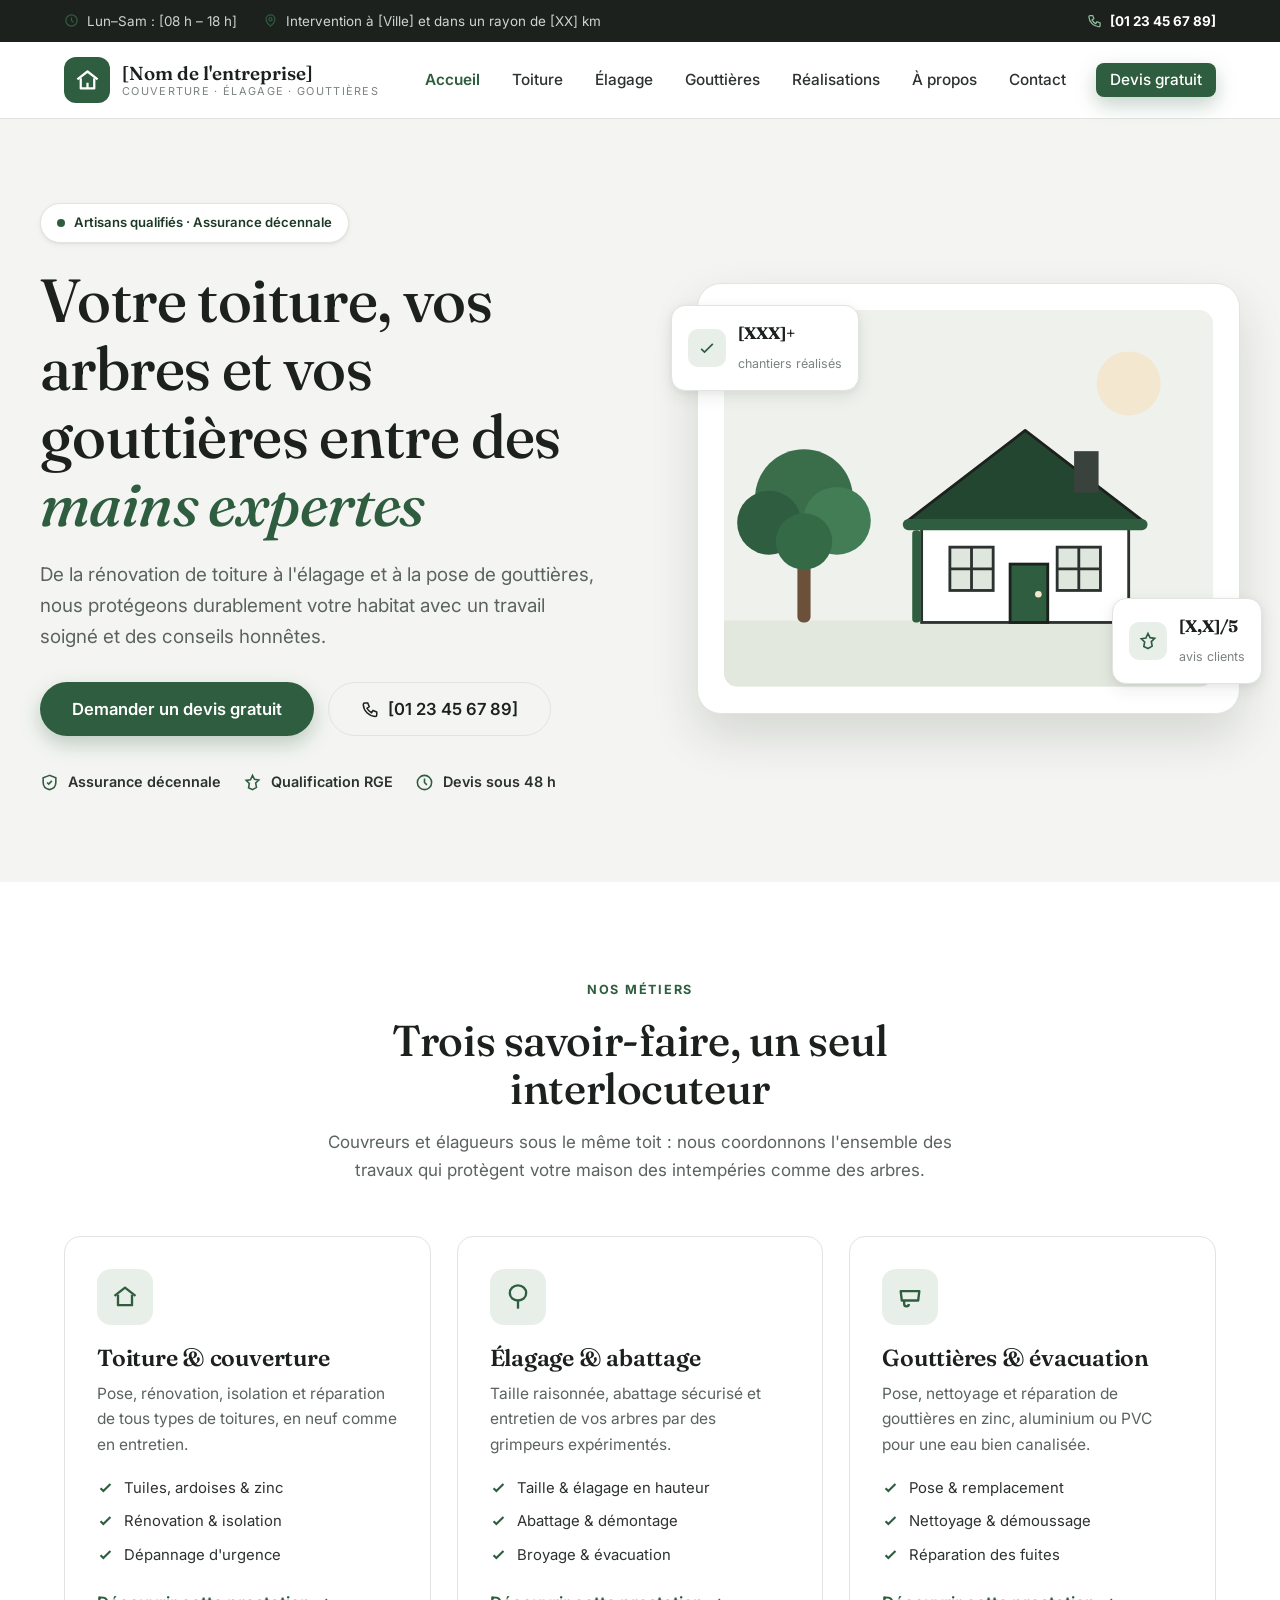
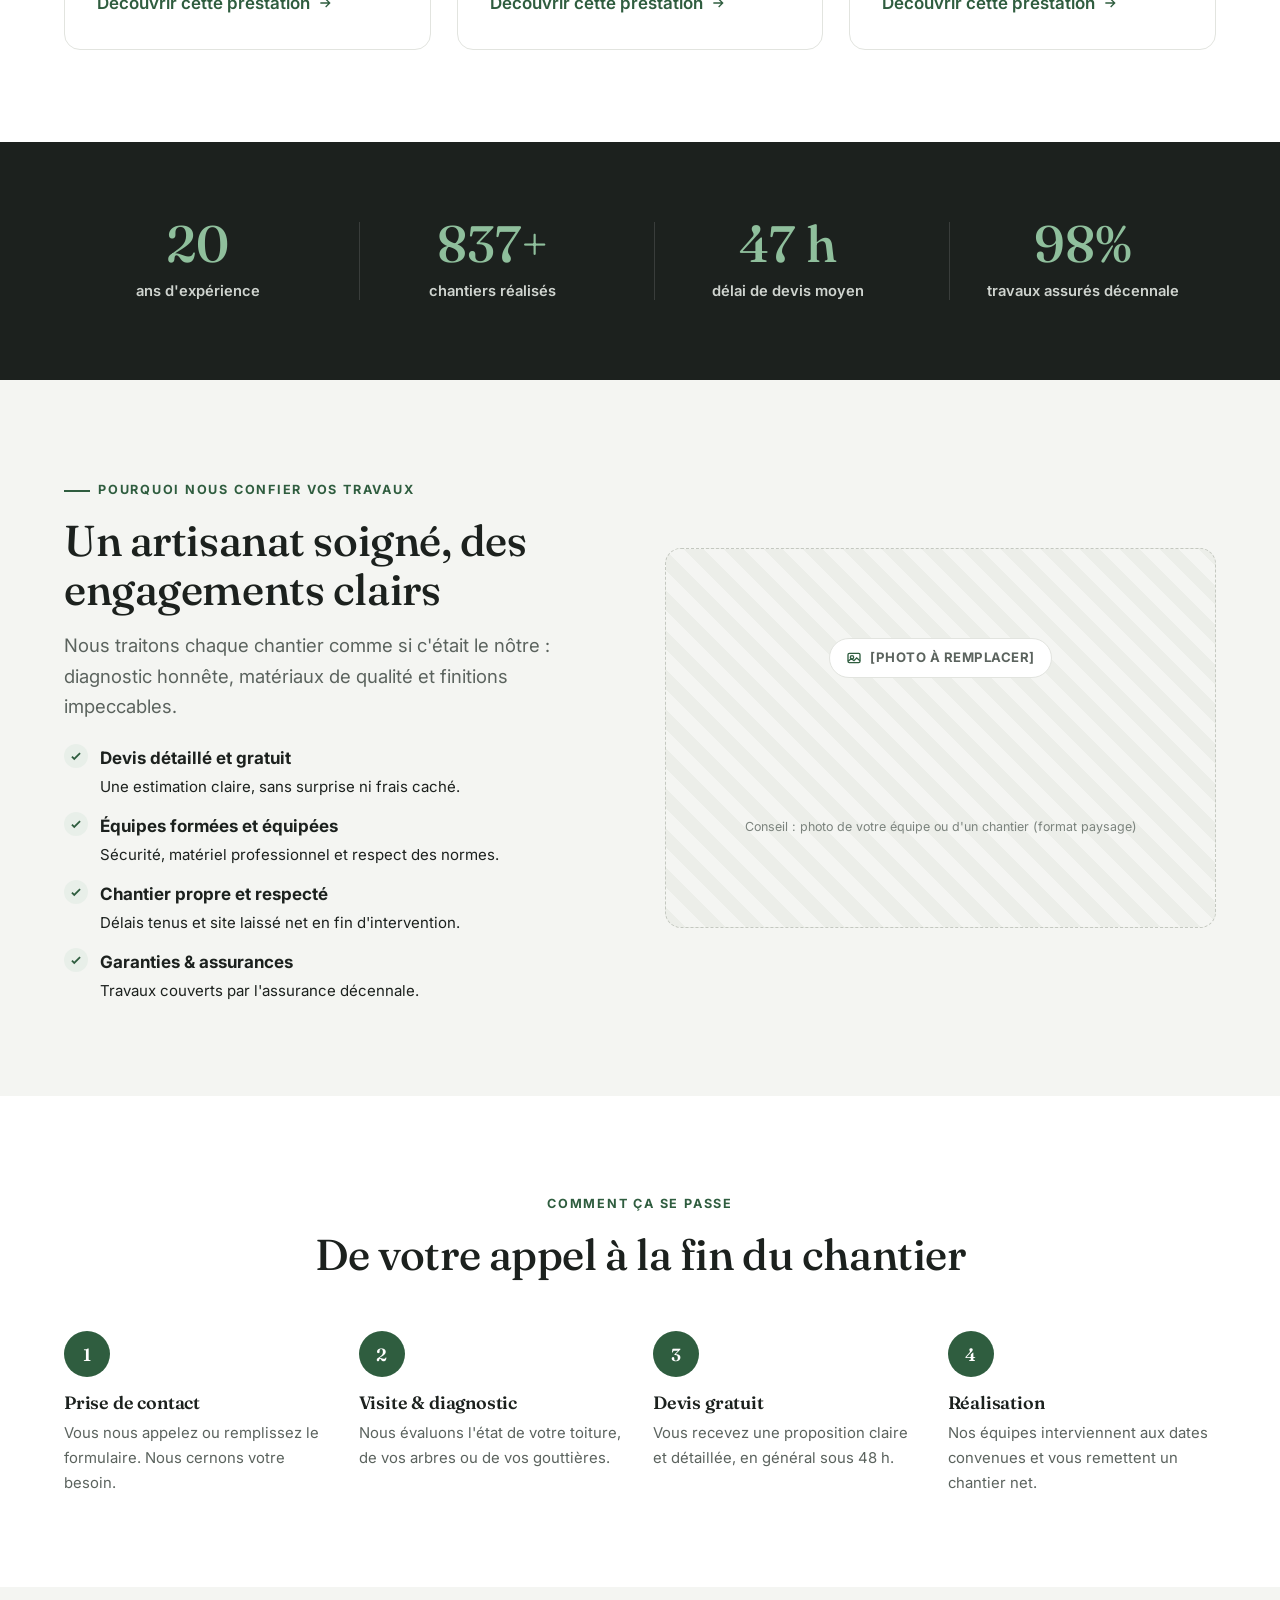
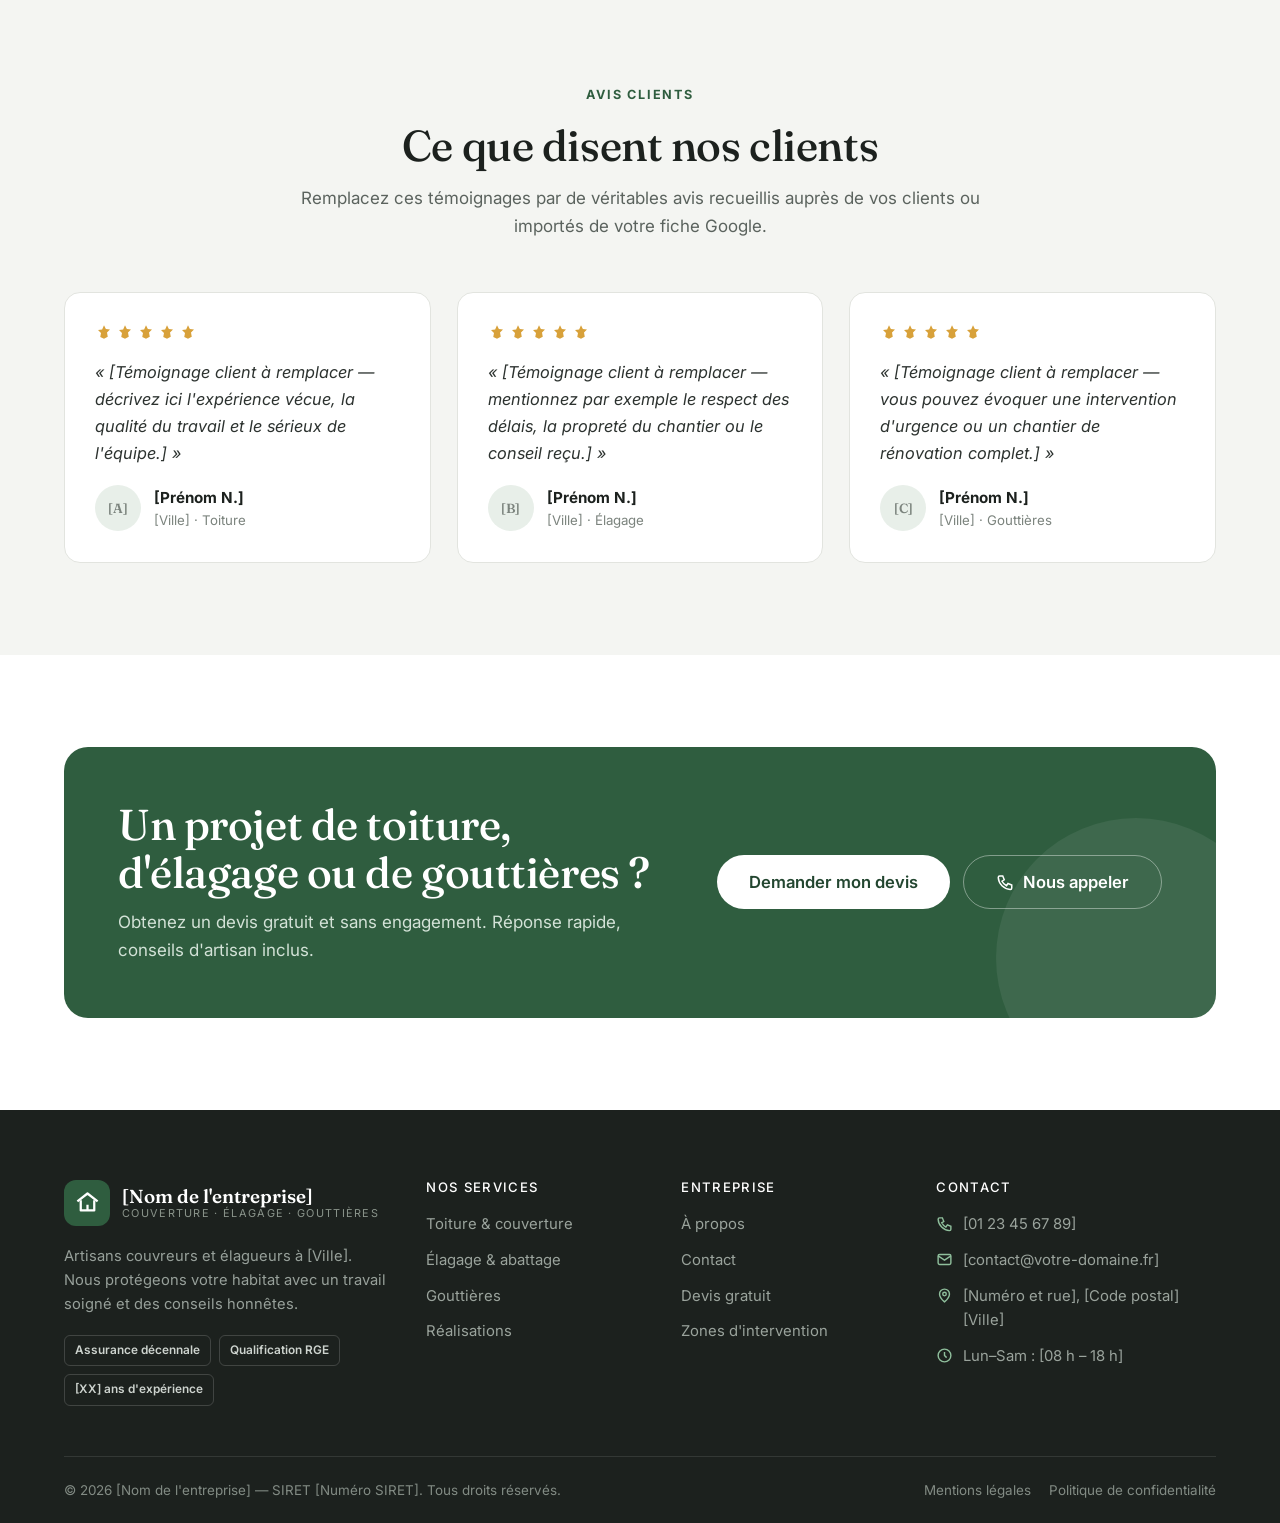
==== index.html @ 5c866be3 "Création du site vitrine multi-pages Couverture · Élagage · Gouttières Site statique 7 pages (accuei" ====
<!DOCTYPE html>
<html lang="fr">
<head>
<meta charset="UTF-8">
<meta name="viewport" content="width=device-width, initial-scale=1">
<title>[Nom de l'entreprise] — Couverture, Élagage & Gouttières | [Ville]</title>
<meta name="description" content="Entreprise de couverture, d'élagage et de pose de gouttières à [Ville]. Artisans qualifiés RGE, assurance décennale, devis gratuit sous 48 h. Intervention rapide pour vos toitures, arbres et évacuations d'eau.">
<meta name="robots" content="index, follow">
<link rel="canonical" href="https://www.[votre-domaine].fr/">
<meta property="og:type" content="website">
<meta property="og:title" content="[Nom de l'entreprise] — Couverture, Élagage & Gouttières">
<meta property="og:description" content="Artisans couvreurs et élagueurs qualifiés. Devis gratuit, assurance décennale, intervention rapide à [Ville] et alentours.">
<meta property="og:locale" content="fr_FR">
<meta property="og:url" content="https://www.[votre-domaine].fr/">
<meta name="theme-color" content="#2f5d3f">
<link rel="icon" href="favicon.svg" type="image/svg+xml">
<link rel="preconnect" href="https://fonts.googleapis.com">
<link rel="preconnect" href="https://fonts.gstatic.com" crossorigin>
<link href="https://fonts.googleapis.com/css2?family=Fraunces:ital,opsz,wght@0,9..144,400;0,9..144,500;0,9..144,600;1,9..144,500&family=Inter:wght@400;500;600;700&display=swap" rel="stylesheet">
<link rel="stylesheet" href="assets/css/styles.css">
<script type="application/ld+json">
{
  "@context": "https://schema.org",
  "@type": "RoofingContractor",
  "name": "[Nom de l'entreprise]",
  "image": "https://www.[votre-domaine].fr/favicon.svg",
  "url": "https://www.[votre-domaine].fr/",
  "telephone": "[01 23 45 67 89]",
  "email": "[contact@votre-domaine.fr]",
  "priceRange": "€€",
  "description": "Entreprise de couverture, d'élagage et de pose de gouttières. Artisans qualifiés RGE, assurance décennale.",
  "address": {
    "@type": "PostalAddress",
    "streetAddress": "[Numéro et rue]",
    "addressLocality": "[Ville]",
    "postalCode": "[Code postal]",
    "addressCountry": "FR"
  },
  "geo": { "@type": "GeoCoordinates", "latitude": "[Latitude]", "longitude": "[Longitude]" },
  "openingHoursSpecification": [{
    "@type": "OpeningHoursSpecification",
    "dayOfWeek": ["Monday","Tuesday","Wednesday","Thursday","Friday","Saturday"],
    "opens": "[08:00]", "closes": "[18:00]"
  }],
  "areaServed": ["[Ville 1]","[Ville 2]","[Ville 3]","[Département]"],
  "makesOffer": [
    { "@type": "Offer", "itemOffered": { "@type": "Service", "name": "Couverture et rénovation de toiture" } },
    { "@type": "Offer", "itemOffered": { "@type": "Service", "name": "Élagage et abattage d'arbres" } },
    { "@type": "Offer", "itemOffered": { "@type": "Service", "name": "Pose et entretien de gouttières" } }
  ]
}
</script>
</head>
<body>

<!-- ===================== HEADER ===================== -->
<header class="site-header" id="top">
  <div class="topbar">
    <div class="wrap topbar-inner">
      <span class="topbar-item">
        <svg viewBox="0 0 24 24" fill="none" stroke="currentColor" stroke-width="2"><circle cx="12" cy="12" r="9"/><path d="M12 7v5l3 3"/></svg>
        Lun–Sam : [08 h – 18 h]
      </span>
      <span class="topbar-item">
        <svg viewBox="0 0 24 24" fill="none" stroke="currentColor" stroke-width="2"><path d="M12 21s-7-5.5-7-11a7 7 0 0 1 14 0c0 5.5-7 11-7 11Z"/><circle cx="12" cy="10" r="2.5"/></svg>
        Intervention à [Ville] et dans un rayon de [XX] km
      </span>
      <span class="topbar-spacer"></span>
      <a class="topbar-phone" href="tel:+33000000000">
        <svg viewBox="0 0 24 24" fill="none" stroke="currentColor" stroke-width="2"><path d="M5 4h4l2 5-3 2a14 14 0 0 0 6 6l2-3 5 2v4a2 2 0 0 1-2 2A17 17 0 0 1 3 6a2 2 0 0 1 2-2Z"/></svg>
        [01 23 45 67 89]
      </a>
    </div>
  </div>
  <div class="navbar">
    <div class="wrap navbar-inner">
      <a class="brand" href="index.html" aria-label="Accueil — [Nom de l'entreprise]">
        <span class="brand-mark">
          <svg viewBox="0 0 24 24" fill="none" stroke="currentColor" stroke-width="2" stroke-linejoin="round"><path d="M3 11 12 4l9 7"/><path d="M6 10v9h12v-9"/><path d="M12 19v-5"/></svg>
        </span>
        <span class="brand-text">
          <strong>[Nom de l'entreprise]</strong>
          <small>Couverture · Élagage · Gouttières</small>
        </span>
      </a>
      <nav class="main-nav" id="main-nav" aria-label="Navigation principale">
        <a href="index.html" class="is-active" aria-current="page">Accueil</a>
        <a href="toiture.html">Toiture</a>
        <a href="elagage.html">Élagage</a>
        <a href="gouttieres.html">Gouttières</a>
        <a href="realisations.html">Réalisations</a>
        <a href="a-propos.html">À propos</a>
        <a href="contact.html">Contact</a>
        <a href="contact.html#devis" class="btn btn-accent nav-cta">Devis gratuit</a>
      </nav>
      <a class="nav-phone-mobile" href="tel:+33000000000" aria-label="Appeler [Nom de l'entreprise]">
        <svg viewBox="0 0 24 24" fill="none" stroke="currentColor" stroke-width="2"><path d="M5 4h4l2 5-3 2a14 14 0 0 0 6 6l2-3 5 2v4a2 2 0 0 1-2 2A17 17 0 0 1 3 6a2 2 0 0 1 2-2Z"/></svg>
      </a>
      <button class="hamburger" id="hamburger" aria-label="Ouvrir le menu" aria-expanded="false" aria-controls="main-nav">
        <span></span><span></span><span></span>
      </button>
    </div>
  </div>
</header>

<main>

<!-- ===================== HERO ===================== -->
<section class="hero">
  <div class="wrap hero-grid">
    <div class="hero-copy reveal">
      <span class="hero-badge"><span class="dot"></span> Artisans qualifiés · Assurance décennale</span>
      <h1>Votre toiture, vos arbres et vos gouttières entre des <em>mains expertes</em></h1>
      <p class="hero-lead">De la rénovation de toiture à l'élagage et à la pose de gouttières, nous protégeons durablement votre habitat avec un travail soigné et des conseils honnêtes.</p>
      <div class="hero-actions">
        <a href="contact.html#devis" class="btn btn-accent btn-lg">Demander un devis gratuit</a>
        <a href="tel:+33000000000" class="btn btn-ghost btn-lg">
          <svg viewBox="0 0 24 24" fill="none" stroke="currentColor" stroke-width="2"><path d="M5 4h4l2 5-3 2a14 14 0 0 0 6 6l2-3 5 2v4a2 2 0 0 1-2 2A17 17 0 0 1 3 6a2 2 0 0 1 2-2Z"/></svg>
          [01 23 45 67 89]
        </a>
      </div>
      <ul class="hero-trust">
        <li><svg viewBox="0 0 24 24" fill="none" stroke="currentColor" stroke-width="2"><path d="M12 3 4 6v6c0 5 3.5 8 8 9 4.5-1 8-4 8-9V6Z"/><path d="m9 12 2 2 4-4"/></svg> Assurance décennale</li>
        <li><svg viewBox="0 0 24 24" fill="none" stroke="currentColor" stroke-width="2"><path d="m12 3 2.5 5 5.5.8-4 3.9 1 5.5L12 21l-5-2.3 1-5.5-4-3.9 5.5-.8Z"/></svg> Qualification RGE</li>
        <li><svg viewBox="0 0 24 24" fill="none" stroke="currentColor" stroke-width="2"><circle cx="12" cy="12" r="9"/><path d="M12 7v5l3 3"/></svg> Devis sous 48 h</li>
      </ul>
    </div>
    <div class="hero-visual reveal reveal-d1">
      <div class="scene">
        <svg viewBox="0 0 520 400" role="img" aria-label="Illustration d'une maison avec toiture, gouttière et arbre">
          <rect x="0" y="0" width="520" height="400" rx="14" fill="#eef1ec"/>
          <circle cx="430" cy="78" r="34" fill="#f3e7cf"/>
          <path d="M0 330h520v70H0z" fill="#e3e8df"/>
          <!-- arbre -->
          <rect x="78" y="232" width="14" height="100" rx="6" fill="#6b513a"/>
          <circle cx="85" cy="200" r="52" fill="#3a6e4b"/>
          <circle cx="48" cy="226" r="34" fill="#2f5d3f"/>
          <circle cx="120" cy="224" r="36" fill="#437d56"/>
          <circle cx="85" cy="246" r="30" fill="#356a47"/>
          <!-- maison -->
          <rect x="210" y="220" width="220" height="112" fill="#ffffff" stroke="#2c322f" stroke-width="3"/>
          <path d="M195 224 320 128l125 96Z" fill="#234630"/>
          <path d="M195 224 320 128l125 96" fill="none" stroke="#1c211e" stroke-width="3" stroke-linejoin="round"/>
          <!-- gouttière -->
          <rect x="190" y="222" width="260" height="12" rx="6" fill="#2f5d3f"/>
          <rect x="200" y="234" width="9" height="98" rx="4" fill="#2f5d3f"/>
          <!-- cheminée -->
          <rect x="372" y="150" width="26" height="44" fill="#3a423d"/>
          <!-- fenêtres / porte -->
          <rect x="240" y="252" width="46" height="46" fill="#dfe6dd" stroke="#2c322f" stroke-width="3"/>
          <path d="M263 252v46M240 275h46" stroke="#2c322f" stroke-width="3"/>
          <rect x="354" y="252" width="46" height="46" fill="#dfe6dd" stroke="#2c322f" stroke-width="3"/>
          <path d="M377 252v46M354 275h46" stroke="#2c322f" stroke-width="3"/>
          <rect x="304" y="270" width="40" height="62" fill="#2f5d3f" stroke="#1c211e" stroke-width="3"/>
          <circle cx="334" cy="302" r="3.5" fill="#f3e7cf"/>
        </svg>
      </div>
      <div class="hero-float hero-float--tl">
        <span class="ico"><svg viewBox="0 0 24 24" fill="none" stroke="currentColor" stroke-width="2"><path d="m5 13 4 4L19 7"/></svg></span>
        <div><strong>[XXX]+</strong><span>chantiers réalisés</span></div>
      </div>
      <div class="hero-float hero-float--br">
        <span class="ico"><svg viewBox="0 0 24 24" fill="none" stroke="currentColor" stroke-width="2"><path d="m12 3 2.5 5 5.5.8-4 3.9 1 5.5L12 21l-5-2.3 1-5.5-4-3.9 5.5-.8Z"/></svg></span>
        <div><strong>[X,X]/5</strong><span>avis clients</span></div>
      </div>
    </div>
  </div>
</section>

<!-- ===================== SERVICES ===================== -->
<section class="section" id="services">
  <div class="wrap">
    <div class="section-head center reveal">
      <span class="eyebrow">Nos métiers</span>
      <h2>Trois savoir-faire, un seul interlocuteur</h2>
      <p>Couvreurs et élagueurs sous le même toit : nous coordonnons l'ensemble des travaux qui protègent votre maison des intempéries comme des arbres.</p>
    </div>
    <div class="grid grid-3">
      <article class="card svc-card reveal">
        <span class="svc-ico"><svg viewBox="0 0 24 24" fill="none" stroke="currentColor" stroke-width="2" stroke-linejoin="round"><path d="M3 11 12 4l9 7"/><path d="M6 10v9h12v-9"/></svg></span>
        <h3>Toiture &amp; couverture</h3>
        <p>Pose, rénovation, isolation et réparation de tous types de toitures, en neuf comme en entretien.</p>
        <ul class="svc-list">
          <li><svg viewBox="0 0 24 24" fill="none" stroke="currentColor" stroke-width="3"><path d="m5 13 4 4L19 7"/></svg> Tuiles, ardoises &amp; zinc</li>
          <li><svg viewBox="0 0 24 24" fill="none" stroke="currentColor" stroke-width="3"><path d="m5 13 4 4L19 7"/></svg> Rénovation &amp; isolation</li>
          <li><svg viewBox="0 0 24 24" fill="none" stroke="currentColor" stroke-width="3"><path d="m5 13 4 4L19 7"/></svg> Dépannage d'urgence</li>
        </ul>
        <a href="toiture.html" class="text-link">Découvrir cette prestation
          <svg viewBox="0 0 24 24" fill="none" stroke="currentColor" stroke-width="2"><path d="M5 12h14M13 6l6 6-6 6"/></svg></a>
      </article>
      <article class="card svc-card reveal reveal-d1">
        <span class="svc-ico"><svg viewBox="0 0 24 24" fill="none" stroke="currentColor" stroke-width="2" stroke-linejoin="round"><path d="M12 22v-7"/><path d="M12 15c-4 0-7-2.7-7-6.5C5 5 8 2 12 2s7 3 7 6.5C19 12.3 16 15 12 15Z"/></svg></span>
        <h3>Élagage &amp; abattage</h3>
        <p>Taille raisonnée, abattage sécurisé et entretien de vos arbres par des grimpeurs expérimentés.</p>
        <ul class="svc-list">
          <li><svg viewBox="0 0 24 24" fill="none" stroke="currentColor" stroke-width="3"><path d="m5 13 4 4L19 7"/></svg> Taille &amp; élagage en hauteur</li>
          <li><svg viewBox="0 0 24 24" fill="none" stroke="currentColor" stroke-width="3"><path d="m5 13 4 4L19 7"/></svg> Abattage &amp; démontage</li>
          <li><svg viewBox="0 0 24 24" fill="none" stroke="currentColor" stroke-width="3"><path d="m5 13 4 4L19 7"/></svg> Broyage &amp; évacuation</li>
        </ul>
        <a href="elagage.html" class="text-link">Découvrir cette prestation
          <svg viewBox="0 0 24 24" fill="none" stroke="currentColor" stroke-width="2"><path d="M5 12h14M13 6l6 6-6 6"/></svg></a>
      </article>
      <article class="card svc-card reveal reveal-d2">
        <span class="svc-ico"><svg viewBox="0 0 24 24" fill="none" stroke="currentColor" stroke-width="2" stroke-linejoin="round"><path d="M4 7h16l-1 8H5Z"/><path d="M7 15v3a2 2 0 0 0 4 0"/></svg></span>
        <h3>Gouttières &amp; évacuation</h3>
        <p>Pose, nettoyage et réparation de gouttières en zinc, aluminium ou PVC pour une eau bien canalisée.</p>
        <ul class="svc-list">
          <li><svg viewBox="0 0 24 24" fill="none" stroke="currentColor" stroke-width="3"><path d="m5 13 4 4L19 7"/></svg> Pose &amp; remplacement</li>
          <li><svg viewBox="0 0 24 24" fill="none" stroke="currentColor" stroke-width="3"><path d="m5 13 4 4L19 7"/></svg> Nettoyage &amp; démoussage</li>
          <li><svg viewBox="0 0 24 24" fill="none" stroke="currentColor" stroke-width="3"><path d="m5 13 4 4L19 7"/></svg> Réparation des fuites</li>
        </ul>
        <a href="gouttieres.html" class="text-link">Découvrir cette prestation
          <svg viewBox="0 0 24 24" fill="none" stroke="currentColor" stroke-width="2"><path d="M5 12h14M13 6l6 6-6 6"/></svg></a>
      </article>
    </div>
  </div>
</section>

<!-- ===================== STATS ===================== -->
<section class="section section--ink section--tight">
  <div class="wrap">
    <div class="stats">
      <div class="stat reveal">
        <div class="stat-num" data-target="20" data-suffix="">[XX]</div>
        <div class="stat-label">ans d'expérience</div>
      </div>
      <div class="stat reveal reveal-d1">
        <div class="stat-num" data-target="850" data-suffix="+">[XXX]+</div>
        <div class="stat-label">chantiers réalisés</div>
      </div>
      <div class="stat reveal reveal-d2">
        <div class="stat-num" data-target="48" data-suffix=" h">[XX] h</div>
        <div class="stat-label">délai de devis moyen</div>
      </div>
      <div class="stat reveal reveal-d3">
        <div class="stat-num" data-target="100" data-suffix="%">[XX]%</div>
        <div class="stat-label">travaux assurés décennale</div>
      </div>
    </div>
  </div>
</section>

<!-- ===================== POURQUOI NOUS ===================== -->
<section class="section section--mist">
  <div class="wrap media-row">
    <div class="media-text reveal">
      <span class="eyebrow">Pourquoi nous confier vos travaux</span>
      <h2>Un artisanat soigné, des engagements clairs</h2>
      <p class="lead">Nous traitons chaque chantier comme si c'était le nôtre : diagnostic honnête, matériaux de qualité et finitions impeccables.</p>
      <ul class="checklist">
        <li><span class="ck"><svg viewBox="0 0 24 24" fill="none" stroke="currentColor" stroke-width="3"><path d="m5 13 4 4L19 7"/></svg></span>
          <div><strong>Devis détaillé et gratuit</strong><span>Une estimation claire, sans surprise ni frais caché.</span></div></li>
        <li><span class="ck"><svg viewBox="0 0 24 24" fill="none" stroke="currentColor" stroke-width="3"><path d="m5 13 4 4L19 7"/></svg></span>
          <div><strong>Équipes formées et équipées</strong><span>Sécurité, matériel professionnel et respect des normes.</span></div></li>
        <li><span class="ck"><svg viewBox="0 0 24 24" fill="none" stroke="currentColor" stroke-width="3"><path d="m5 13 4 4L19 7"/></svg></span>
          <div><strong>Chantier propre et respecté</strong><span>Délais tenus et site laissé net en fin d'intervention.</span></div></li>
        <li><span class="ck"><svg viewBox="0 0 24 24" fill="none" stroke="currentColor" stroke-width="3"><path d="m5 13 4 4L19 7"/></svg></span>
          <div><strong>Garanties &amp; assurances</strong><span>Travaux couverts par l'assurance décennale.</span></div></li>
      </ul>
    </div>
    <div class="reveal reveal-d1">
      <div class="ph" style="min-height:380px">
        <span class="ph-tag">
          <svg viewBox="0 0 24 24" fill="none" stroke="currentColor" stroke-width="2"><rect x="3" y="5" width="18" height="14" rx="2"/><circle cx="9" cy="11" r="2.5"/><path d="m3 17 5-4 4 3 4-4 5 4"/></svg>
          [PHOTO À REMPLACER]
        </span>
        <small>Conseil : photo de votre équipe ou d'un chantier (format paysage)</small>
      </div>
    </div>
  </div>
</section>

<!-- ===================== PROCESS ===================== -->
<section class="section">
  <div class="wrap">
    <div class="section-head center reveal">
      <span class="eyebrow">Comment ça se passe</span>
      <h2>De votre appel à la fin du chantier</h2>
    </div>
    <div class="steps">
      <div class="step reveal">
        <div class="step-badge">1</div>
        <h3>Prise de contact</h3>
        <p>Vous nous appelez ou remplissez le formulaire. Nous cernons votre besoin.</p>
      </div>
      <div class="step reveal reveal-d1">
        <div class="step-badge">2</div>
        <h3>Visite &amp; diagnostic</h3>
        <p>Nous évaluons l'état de votre toiture, de vos arbres ou de vos gouttières.</p>
      </div>
      <div class="step reveal reveal-d2">
        <div class="step-badge">3</div>
        <h3>Devis gratuit</h3>
        <p>Vous recevez une proposition claire et détaillée, en général sous 48 h.</p>
      </div>
      <div class="step reveal reveal-d3">
        <div class="step-badge">4</div>
        <h3>Réalisation</h3>
        <p>Nos équipes interviennent aux dates convenues et vous remettent un chantier net.</p>
      </div>
    </div>
  </div>
</section>

<!-- ===================== TEMOIGNAGES ===================== -->
<section class="section section--mist">
  <div class="wrap">
    <div class="section-head center reveal">
      <span class="eyebrow">Avis clients</span>
      <h2>Ce que disent nos clients</h2>
      <p>Remplacez ces témoignages par de véritables avis recueillis auprès de vos clients ou importés de votre fiche Google.</p>
    </div>
    <div class="grid grid-3">
      <figure class="quote-card reveal">
        <div class="quote-stars" aria-label="5 étoiles sur 5">
          <svg viewBox="0 0 24 24" fill="currentColor"><path d="m12 3 2.5 5 5.5.8-4 3.9 1 5.5L12 21l-5-2.3 1-5.5-4-3.9 5.5-.8Z"/></svg>
          <svg viewBox="0 0 24 24" fill="currentColor"><path d="m12 3 2.5 5 5.5.8-4 3.9 1 5.5L12 21l-5-2.3 1-5.5-4-3.9 5.5-.8Z"/></svg>
          <svg viewBox="0 0 24 24" fill="currentColor"><path d="m12 3 2.5 5 5.5.8-4 3.9 1 5.5L12 21l-5-2.3 1-5.5-4-3.9 5.5-.8Z"/></svg>
          <svg viewBox="0 0 24 24" fill="currentColor"><path d="m12 3 2.5 5 5.5.8-4 3.9 1 5.5L12 21l-5-2.3 1-5.5-4-3.9 5.5-.8Z"/></svg>
          <svg viewBox="0 0 24 24" fill="currentColor"><path d="m12 3 2.5 5 5.5.8-4 3.9 1 5.5L12 21l-5-2.3 1-5.5-4-3.9 5.5-.8Z"/></svg>
        </div>
        <blockquote>« [Témoignage client à remplacer — décrivez ici l'expérience vécue, la qualité du travail et le sérieux de l'équipe.] »</blockquote>
        <figcaption class="quote-author">
          <span class="quote-avatar">[A]</span>
          <span><strong>[Prénom N.]</strong><span>[Ville] · Toiture</span></span>
        </figcaption>
      </figure>
      <figure class="quote-card reveal reveal-d1">
        <div class="quote-stars" aria-label="5 étoiles sur 5">
          <svg viewBox="0 0 24 24" fill="currentColor"><path d="m12 3 2.5 5 5.5.8-4 3.9 1 5.5L12 21l-5-2.3 1-5.5-4-3.9 5.5-.8Z"/></svg>
          <svg viewBox="0 0 24 24" fill="currentColor"><path d="m12 3 2.5 5 5.5.8-4 3.9 1 5.5L12 21l-5-2.3 1-5.5-4-3.9 5.5-.8Z"/></svg>
          <svg viewBox="0 0 24 24" fill="currentColor"><path d="m12 3 2.5 5 5.5.8-4 3.9 1 5.5L12 21l-5-2.3 1-5.5-4-3.9 5.5-.8Z"/></svg>
          <svg viewBox="0 0 24 24" fill="currentColor"><path d="m12 3 2.5 5 5.5.8-4 3.9 1 5.5L12 21l-5-2.3 1-5.5-4-3.9 5.5-.8Z"/></svg>
          <svg viewBox="0 0 24 24" fill="currentColor"><path d="m12 3 2.5 5 5.5.8-4 3.9 1 5.5L12 21l-5-2.3 1-5.5-4-3.9 5.5-.8Z"/></svg>
        </div>
        <blockquote>« [Témoignage client à remplacer — mentionnez par exemple le respect des délais, la propreté du chantier ou le conseil reçu.] »</blockquote>
        <figcaption class="quote-author">
          <span class="quote-avatar">[B]</span>
          <span><strong>[Prénom N.]</strong><span>[Ville] · Élagage</span></span>
        </figcaption>
      </figure>
      <figure class="quote-card reveal reveal-d2">
        <div class="quote-stars" aria-label="5 étoiles sur 5">
          <svg viewBox="0 0 24 24" fill="currentColor"><path d="m12 3 2.5 5 5.5.8-4 3.9 1 5.5L12 21l-5-2.3 1-5.5-4-3.9 5.5-.8Z"/></svg>
          <svg viewBox="0 0 24 24" fill="currentColor"><path d="m12 3 2.5 5 5.5.8-4 3.9 1 5.5L12 21l-5-2.3 1-5.5-4-3.9 5.5-.8Z"/></svg>
          <svg viewBox="0 0 24 24" fill="currentColor"><path d="m12 3 2.5 5 5.5.8-4 3.9 1 5.5L12 21l-5-2.3 1-5.5-4-3.9 5.5-.8Z"/></svg>
          <svg viewBox="0 0 24 24" fill="currentColor"><path d="m12 3 2.5 5 5.5.8-4 3.9 1 5.5L12 21l-5-2.3 1-5.5-4-3.9 5.5-.8Z"/></svg>
          <svg viewBox="0 0 24 24" fill="currentColor"><path d="m12 3 2.5 5 5.5.8-4 3.9 1 5.5L12 21l-5-2.3 1-5.5-4-3.9 5.5-.8Z"/></svg>
        </div>
        <blockquote>« [Témoignage client à remplacer — vous pouvez évoquer une intervention d'urgence ou un chantier de rénovation complet.] »</blockquote>
        <figcaption class="quote-author">
          <span class="quote-avatar">[C]</span>
          <span><strong>[Prénom N.]</strong><span>[Ville] · Gouttières</span></span>
        </figcaption>
      </figure>
    </div>
  </div>
</section>

<!-- ===================== CTA ===================== -->
<section class="section">
  <div class="wrap">
    <div class="cta-band reveal">
      <div class="cta-band-inner">
        <div>
          <h2>Un projet de toiture, d'élagage ou de gouttières ?</h2>
          <p>Obtenez un devis gratuit et sans engagement. Réponse rapide, conseils d'artisan inclus.</p>
        </div>
        <div class="cta-actions">
          <a href="contact.html#devis" class="btn btn-light btn-lg">Demander mon devis</a>
          <a href="tel:+33000000000" class="btn btn-outline-light btn-lg">
            <svg viewBox="0 0 24 24" fill="none" stroke="currentColor" stroke-width="2"><path d="M5 4h4l2 5-3 2a14 14 0 0 0 6 6l2-3 5 2v4a2 2 0 0 1-2 2A17 17 0 0 1 3 6a2 2 0 0 1 2-2Z"/></svg>
            Nous appeler
          </a>
        </div>
      </div>
    </div>
  </div>
</section>

</main>

<!-- ===================== FOOTER ===================== -->
<footer class="site-footer">
  <div class="wrap">
    <div class="footer-grid">
      <div class="footer-brand">
        <a class="brand" href="index.html">
          <span class="brand-mark">
            <svg viewBox="0 0 24 24" fill="none" stroke="currentColor" stroke-width="2" stroke-linejoin="round"><path d="M3 11 12 4l9 7"/><path d="M6 10v9h12v-9"/><path d="M12 19v-5"/></svg>
          </span>
          <span class="brand-text">
            <strong>[Nom de l'entreprise]</strong>
            <small>Couverture · Élagage · Gouttières</small>
          </span>
        </a>
        <p>Artisans couvreurs et élagueurs à [Ville]. Nous protégeons votre habitat avec un travail soigné et des conseils honnêtes.</p>
        <div class="footer-badges">
          <span>Assurance décennale</span>
          <span>Qualification RGE</span>
          <span>[XX] ans d'expérience</span>
        </div>
      </div>
      <div class="footer-col">
        <h4>Nos services</h4>
        <ul>
          <li><a href="toiture.html">Toiture &amp; couverture</a></li>
          <li><a href="elagage.html">Élagage &amp; abattage</a></li>
          <li><a href="gouttieres.html">Gouttières</a></li>
          <li><a href="realisations.html">Réalisations</a></li>
        </ul>
      </div>
      <div class="footer-col">
        <h4>Entreprise</h4>
        <ul>
          <li><a href="a-propos.html">À propos</a></li>
          <li><a href="contact.html">Contact</a></li>
          <li><a href="contact.html#devis">Devis gratuit</a></li>
          <li><a href="contact.html#zones">Zones d'intervention</a></li>
        </ul>
      </div>
      <div class="footer-col">
        <h4>Contact</h4>
        <ul class="footer-contact">
          <li><svg viewBox="0 0 24 24" fill="none" stroke="currentColor" stroke-width="2"><path d="M5 4h4l2 5-3 2a14 14 0 0 0 6 6l2-3 5 2v4a2 2 0 0 1-2 2A17 17 0 0 1 3 6a2 2 0 0 1 2-2Z"/></svg> <a href="tel:+33000000000">[01 23 45 67 89]</a></li>
          <li><svg viewBox="0 0 24 24" fill="none" stroke="currentColor" stroke-width="2"><rect x="3" y="5" width="18" height="14" rx="2"/><path d="m3 7 9 6 9-6"/></svg> <a href="mailto:[contact@votre-domaine.fr]">[contact@votre-domaine.fr]</a></li>
          <li><svg viewBox="0 0 24 24" fill="none" stroke="currentColor" stroke-width="2"><path d="M12 21s-7-5.5-7-11a7 7 0 0 1 14 0c0 5.5-7 11-7 11Z"/><circle cx="12" cy="10" r="2.5"/></svg> [Numéro et rue], [Code postal] [Ville]</li>
          <li><svg viewBox="0 0 24 24" fill="none" stroke="currentColor" stroke-width="2"><circle cx="12" cy="12" r="9"/><path d="M12 7v5l3 3"/></svg> Lun–Sam : [08 h – 18 h]</li>
        </ul>
      </div>
    </div>
    <div class="footer-bottom">
      <span>© <span id="year">2026</span> [Nom de l'entreprise] — SIRET [Numéro SIRET]. Tous droits réservés.</span>
      <span class="legal-links">
        <a href="contact.html">Mentions légales</a>
        <a href="contact.html">Politique de confidentialité</a>
      </span>
    </div>
  </div>
</footer>

<!-- ===================== MOBILE STICKY CTA ===================== -->
<div class="mobile-bar">
  <a href="tel:+33000000000" class="btn btn-ghost">
    <svg viewBox="0 0 24 24" fill="none" stroke="currentColor" stroke-width="2"><path d="M5 4h4l2 5-3 2a14 14 0 0 0 6 6l2-3 5 2v4a2 2 0 0 1-2 2A17 17 0 0 1 3 6a2 2 0 0 1 2-2Z"/></svg>
    Appeler
  </a>
  <a href="contact.html#devis" class="btn btn-accent">Devis gratuit</a>
</div>

<script src="assets/js/main.js"></script>
</body>
</html>
---- assets/css/styles.css ----
/* =========================================================
   [Nom de l'entreprise] — Couverture · Élagage · Gouttières
   Système de design
   ========================================================= */

:root {
  --ink:        #1c211e;
  --anthracite: #2c322f;
  --slate:      #5b635e;
  --muted:      #7b837d;
  --paper:      #ffffff;
  --mist:       #f4f5f2;
  --mist-2:     #eceee9;
  --line:       #e2e4df;

  --accent:      #2f5d3f;
  --accent-dark: #234630;
  --accent-soft: #e8efe9;
  --accent-ink:  #1d3a28;
  --clay:        #b9603b;

  --shadow-sm: 0 1px 2px rgba(28,33,30,.06), 0 2px 6px rgba(28,33,30,.05);
  --shadow-md: 0 6px 18px rgba(28,33,30,.08), 0 2px 6px rgba(28,33,30,.05);
  --shadow-lg: 0 22px 48px rgba(28,33,30,.14);

  --radius:    16px;
  --radius-sm: 10px;
  --wrap:      1200px;

  --serif: "Fraunces", "Iowan Old Style", Georgia, "Times New Roman", serif;
  --sans:  "Inter", -apple-system, BlinkMacSystemFont, "Segoe UI", Roboto, Helvetica, Arial, sans-serif;
}

/* ---------- Reset ---------- */
*, *::before, *::after { box-sizing: border-box; }
* { margin: 0; }
html { scroll-behavior: smooth; -webkit-text-size-adjust: 100%; }
body {
  font-family: var(--sans);
  color: var(--ink);
  background: var(--paper);
  line-height: 1.65;
  font-size: 17px;
  -webkit-font-smoothing: antialiased;
  text-rendering: optimizeLegibility;
}
img, svg { display: block; max-width: 100%; }
a { color: inherit; text-decoration: none; }
ul { list-style: none; padding: 0; }
button { font: inherit; cursor: pointer; border: 0; background: none; }
:focus-visible { outline: 3px solid var(--accent); outline-offset: 2px; border-radius: 4px; }

/* ---------- Typography ---------- */
h1, h2, h3, h4 { font-family: var(--serif); font-weight: 500; line-height: 1.12; color: var(--ink); letter-spacing: -.01em; }
h1 { font-size: clamp(2.4rem, 5.2vw, 3.8rem); }
h2 { font-size: clamp(1.9rem, 3.6vw, 2.7rem); }
h3 { font-size: clamp(1.2rem, 1.9vw, 1.45rem); font-weight: 600; }
p  { color: var(--slate); }
.lead { font-size: 1.16rem; color: var(--slate); }

/* ---------- Layout ---------- */
.wrap { max-width: var(--wrap); margin: 0 auto; padding: 0 24px; }
.section { padding: 92px 0; }
.section--tight { padding: 64px 0; }
.section--mist { background: var(--mist); }
.section--ink  { background: var(--ink); color: #e7eae6; }
.section--ink h2, .section--ink h3 { color: #fff; }
.section--ink p { color: #b2bab2; }

.section-head { max-width: 680px; margin-bottom: 52px; }
.section-head.center { margin-left: auto; margin-right: auto; text-align: center; }
.eyebrow {
  display: inline-flex; align-items: center; gap: 8px;
  font-family: var(--sans); font-size: .79rem; font-weight: 700;
  letter-spacing: .14em; text-transform: uppercase; color: var(--accent);
  margin-bottom: 16px;
}
.eyebrow::before { content: ""; width: 26px; height: 2px; background: var(--accent); display: inline-block; }
.section-head.center .eyebrow::before { display: none; }
.section-head p { margin-top: 14px; }

/* ---------- Buttons ---------- */
.btn {
  display: inline-flex; align-items: center; justify-content: center; gap: 9px;
  font-weight: 600; font-size: .98rem; line-height: 1;
  padding: 15px 26px; border-radius: 999px;
  transition: transform .18s ease, box-shadow .18s ease, background .18s ease, color .18s ease;
  white-space: nowrap;
}
.btn svg { width: 18px; height: 18px; }
.btn-accent { background: var(--accent); color: #fff; box-shadow: 0 8px 20px rgba(47,93,63,.28); }
.btn-accent:hover { background: var(--accent-dark); transform: translateY(-2px); box-shadow: 0 12px 26px rgba(47,93,63,.34); }
.btn-ghost { background: transparent; color: var(--ink); border: 1.5px solid var(--line); }
.btn-ghost:hover { border-color: var(--accent); color: var(--accent); transform: translateY(-2px); }
.btn-light { background: #fff; color: var(--ink); }
.btn-light:hover { transform: translateY(-2px); box-shadow: var(--shadow-md); }
.btn-outline-light { background: transparent; color: #fff; border: 1.5px solid rgba(255,255,255,.4); }
.btn-outline-light:hover { border-color: #fff; transform: translateY(-2px); }
.btn-lg { padding: 17px 32px; font-size: 1.04rem; }

.text-link { color: var(--accent); font-weight: 600; display: inline-flex; align-items: center; gap: 7px; }
.text-link svg { width: 16px; height: 16px; transition: transform .18s ease; }
.text-link:hover svg { transform: translateX(4px); }

/* =========================================================
   HEADER
   ========================================================= */
.site-header { position: sticky; top: 0; z-index: 100; background: var(--paper); }

.topbar {
  background: var(--ink); color: #cfd4cf;
  font-size: .84rem;
}
.topbar-inner { display: flex; align-items: center; gap: 26px; height: 42px; }
.topbar-item { display: inline-flex; align-items: center; gap: 8px; }
.topbar-item svg { width: 15px; height: 15px; color: var(--accent); flex: none; }
.topbar-spacer { margin-left: auto; }
.topbar-phone { display: inline-flex; align-items: center; gap: 8px; font-weight: 700; color: #fff; }
.topbar-phone svg { width: 15px; height: 15px; color: #8fbf9c; }
.topbar-phone:hover { color: #8fbf9c; }

.navbar { border-bottom: 1px solid var(--line); transition: box-shadow .2s ease; }
.site-header.scrolled .navbar { box-shadow: var(--shadow-md); }
.navbar-inner { display: flex; align-items: center; gap: 24px; height: 76px; }

.brand { display: flex; align-items: center; gap: 12px; flex: none; }
.brand-mark {
  width: 46px; height: 46px; border-radius: 12px;
  background: var(--accent); color: #fff;
  display: grid; place-items: center; flex: none;
}
.brand-mark svg { width: 27px; height: 27px; }
.brand-text { display: flex; flex-direction: column; line-height: 1.15; }
.brand-text strong { font-family: var(--serif); font-size: 1.18rem; font-weight: 600; color: var(--ink); }
.brand-text small { font-size: .68rem; letter-spacing: .12em; text-transform: uppercase; color: var(--muted); }

.main-nav { display: flex; align-items: center; gap: 4px; margin-left: auto; }
.main-nav > a {
  font-size: .96rem; font-weight: 500; color: var(--anthracite);
  padding: 9px 14px; border-radius: 8px; transition: color .15s ease, background .15s ease;
}
.main-nav > a:hover { color: var(--accent); background: var(--mist); }
.main-nav > a.is-active { color: var(--accent); font-weight: 600; }
.nav-cta { margin-left: 12px; padding: 12px 22px; }
.main-nav > a.nav-cta { color: #fff; }
.main-nav > a.nav-cta:hover { color: #fff; background: var(--accent-dark); }

.nav-phone-mobile { display: none; }
.hamburger { display: none; width: 44px; height: 44px; border-radius: 10px; }
.hamburger span { display: block; width: 22px; height: 2px; background: var(--ink); margin: 5px auto; transition: transform .25s ease, opacity .2s ease; }
.hamburger.open span:nth-child(1) { transform: translateY(7px) rotate(45deg); }
.hamburger.open span:nth-child(2) { opacity: 0; }
.hamburger.open span:nth-child(3) { transform: translateY(-7px) rotate(-45deg); }

/* =========================================================
   HERO
   ========================================================= */
.hero { background: var(--mist); overflow: hidden; position: relative; }
.hero-grid {
  display: grid; grid-template-columns: 1.05fr .95fr; gap: 56px; align-items: center;
  padding: 84px 0 88px;
}
.hero-badge {
  display: inline-flex; align-items: center; gap: 9px;
  background: #fff; border: 1px solid var(--line); border-radius: 999px;
  padding: 8px 16px; font-size: .82rem; font-weight: 600; color: var(--accent-ink);
  box-shadow: var(--shadow-sm); margin-bottom: 24px;
}
.hero-badge .dot { width: 8px; height: 8px; border-radius: 50%; background: var(--accent); }
.hero h1 { margin-bottom: 20px; }
.hero h1 em { font-style: italic; color: var(--accent); }
.hero-lead { font-size: 1.18rem; max-width: 30em; margin-bottom: 30px; }
.hero-actions { display: flex; flex-wrap: wrap; gap: 14px; margin-bottom: 34px; }
.hero-trust { display: flex; flex-wrap: wrap; gap: 22px; }
.hero-trust li { display: flex; align-items: center; gap: 9px; font-size: .9rem; font-weight: 600; color: var(--anthracite); }
.hero-trust svg { width: 19px; height: 19px; color: var(--accent); flex: none; }

/* Hero visual (SVG illustration, no stock photo) */
.hero-visual { position: relative; }
.hero-visual .scene {
  background: #fff; border-radius: 24px; padding: 26px;
  box-shadow: var(--shadow-lg); border: 1px solid var(--line);
}
.hero-visual svg { width: 100%; height: auto; border-radius: 14px; }
.hero-float {
  position: absolute; background: #fff; border: 1px solid var(--line);
  border-radius: 14px; padding: 14px 16px; box-shadow: var(--shadow-md);
  display: flex; align-items: center; gap: 12px;
}
.hero-float .ico { width: 38px; height: 38px; border-radius: 10px; background: var(--accent-soft); color: var(--accent); display: grid; place-items: center; flex: none; }
.hero-float .ico svg { width: 20px; height: 20px; }
.hero-float strong { display: block; font-family: var(--serif); font-size: 1.05rem; color: var(--ink); }
.hero-float span { font-size: .78rem; color: var(--muted); }
.hero-float--tl { top: 22px; left: -26px; }
.hero-float--br { bottom: 30px; right: -22px; }

/* =========================================================
   PAGE HEADER (sous-pages)
   ========================================================= */
.page-hero { background: var(--ink); color: #fff; padding: 70px 0 76px; position: relative; overflow: hidden; }
.page-hero::after {
  content: ""; position: absolute; right: -90px; top: -90px; width: 320px; height: 320px;
  background: radial-gradient(circle, rgba(143,191,156,.22), transparent 68%);
}
.breadcrumb { font-size: .85rem; color: #93a097; margin-bottom: 18px; display: flex; gap: 8px; flex-wrap: wrap; }
.breadcrumb a:hover { color: #fff; }
.breadcrumb span { color: #5f6c63; }
.page-hero h1 { color: #fff; max-width: 16em; }
.page-hero .lead { color: #b9c1b9; margin-top: 16px; max-width: 38em; }
.page-hero-actions { margin-top: 28px; display: flex; flex-wrap: wrap; gap: 13px; }

/* =========================================================
   CARDS / SERVICES
   ========================================================= */
.grid { display: grid; gap: 26px; }
.grid-3 { grid-template-columns: repeat(3, 1fr); }
.grid-2 { grid-template-columns: repeat(2, 1fr); }
.grid-4 { grid-template-columns: repeat(4, 1fr); }

.card {
  background: #fff; border: 1px solid var(--line); border-radius: var(--radius);
  padding: 32px; transition: transform .2s ease, box-shadow .2s ease, border-color .2s ease;
}
.card:hover { transform: translateY(-4px); box-shadow: var(--shadow-md); border-color: var(--mist-2); }

.svc-card { display: flex; flex-direction: column; }
.svc-ico {
  width: 56px; height: 56px; border-radius: 14px;
  background: var(--accent-soft); color: var(--accent);
  display: grid; place-items: center; margin-bottom: 20px;
}
.svc-ico svg { width: 28px; height: 28px; }
.svc-card h3 { margin-bottom: 10px; }
.svc-card p { font-size: .97rem; margin-bottom: 18px; }
.svc-list { margin-bottom: 22px; display: flex; flex-direction: column; gap: 9px; }
.svc-list li { display: flex; align-items: flex-start; gap: 10px; font-size: .93rem; color: var(--anthracite); }
.svc-list svg { width: 17px; height: 17px; color: var(--accent); flex: none; margin-top: 3px; }
.svc-card .text-link { margin-top: auto; }

.card-num {
  font-family: var(--serif); font-size: 1rem; font-weight: 600;
  width: 38px; height: 38px; border-radius: 50%; border: 1.5px solid var(--accent);
  color: var(--accent); display: grid; place-items: center; margin-bottom: 18px;
}

/* feature media row */
.media-row { display: grid; grid-template-columns: 1fr 1fr; gap: 50px; align-items: center; }
.media-row.reverse .media-text { order: 2; }
.media-text h2 { margin-bottom: 16px; }
.media-text .checklist { margin-top: 22px; }
.checklist { display: flex; flex-direction: column; gap: 12px; }
.checklist li { display: flex; gap: 12px; align-items: flex-start; }
.checklist .ck { width: 24px; height: 24px; border-radius: 50%; background: var(--accent-soft); color: var(--accent); display: grid; place-items: center; flex: none; }
.checklist .ck svg { width: 14px; height: 14px; }
.checklist strong { display: block; color: var(--ink); font-family: var(--sans); }
.checklist span { font-size: .94rem; }

/* placeholder visuals (no stock photos) */
.ph {
  background:
    repeating-linear-gradient(45deg, var(--mist-2) 0 14px, var(--mist) 14px 28px);
  border: 1px dashed #c4c8c0; border-radius: var(--radius);
  display: grid; place-items: center; text-align: center; color: var(--muted);
  min-height: 320px; padding: 24px;
}
.ph .ph-tag {
  font-size: .82rem; font-weight: 700; letter-spacing: .04em;
  background: #fff; border: 1px solid var(--line); border-radius: 999px;
  padding: 8px 16px; color: var(--slate); display: inline-flex; align-items: center; gap: 8px;
}
.ph .ph-tag svg { width: 16px; height: 16px; color: var(--accent); }
.ph small { display: block; margin-top: 10px; font-size: .78rem; }

/* =========================================================
   STATS
   ========================================================= */
.stats { display: grid; grid-template-columns: repeat(4, 1fr); gap: 28px; }
.stat { text-align: center; padding: 12px; }
.stat-num { font-family: var(--serif); font-size: clamp(2.4rem, 4vw, 3.2rem); font-weight: 500; color: var(--accent); line-height: 1; }
.section--ink .stat-num { color: #8fbf9c; }
.stat-label { margin-top: 10px; font-size: .92rem; font-weight: 600; color: var(--anthracite); }
.section--ink .stat-label { color: #cfd4cf; }
.stat + .stat { position: relative; }
.stat + .stat::before { content: ""; position: absolute; left: 0; top: 14%; height: 72%; width: 1px; background: var(--line); }
.section--ink .stat + .stat::before { background: rgba(255,255,255,.13); }

/* =========================================================
   STEPS / PROCESS
   ========================================================= */
.steps { display: grid; grid-template-columns: repeat(4, 1fr); gap: 26px; counter-reset: step; }
.step { position: relative; }
.step-badge {
  font-family: var(--serif); font-size: 1.1rem; font-weight: 600;
  width: 46px; height: 46px; border-radius: 50%;
  background: var(--accent); color: #fff; display: grid; place-items: center; margin-bottom: 16px;
}
.step h3 { font-size: 1.12rem; margin-bottom: 8px; }
.step p { font-size: .93rem; }

/* =========================================================
   TESTIMONIALS
   ========================================================= */
.quote-card {
  background: #fff; border: 1px solid var(--line); border-radius: var(--radius);
  padding: 30px; display: flex; flex-direction: column; gap: 18px;
}
.quote-stars { display: flex; gap: 3px; color: #d8a13a; }
.quote-stars svg { width: 18px; height: 18px; }
.quote-card blockquote { font-size: 1.02rem; color: var(--anthracite); font-style: italic; }
.quote-author { display: flex; align-items: center; gap: 13px; margin-top: auto; }
.quote-avatar {
  width: 46px; height: 46px; border-radius: 50%; flex: none;
  background: var(--accent-soft); color: var(--accent);
  display: grid; place-items: center; font-family: var(--serif); font-weight: 600;
}
.quote-author strong { display: block; font-family: var(--sans); font-size: .95rem; color: var(--ink); }
.quote-author span { font-size: .83rem; color: var(--muted); }

/* =========================================================
   CTA BAND
   ========================================================= */
.cta-band { background: var(--accent); color: #fff; border-radius: 24px; padding: 54px; position: relative; overflow: hidden; }
.cta-band::after {
  content: ""; position: absolute; right: -60px; bottom: -80px; width: 280px; height: 280px;
  border-radius: 50%; background: rgba(255,255,255,.07);
}
.cta-band-inner { display: flex; align-items: center; justify-content: space-between; gap: 36px; position: relative; }
.cta-band h2 { color: #fff; }
.cta-band p { color: #d3e2d7; margin-top: 10px; }
.cta-band .btn-light { color: var(--accent-dark); }
.cta-actions { display: flex; gap: 13px; flex-wrap: wrap; flex: none; }

/* =========================================================
   TRUST / BADGES
   ========================================================= */
.badge-row { display: flex; flex-wrap: wrap; gap: 16px; }
.trust-badge {
  display: flex; align-items: center; gap: 13px;
  background: #fff; border: 1px solid var(--line); border-radius: 12px;
  padding: 16px 20px; flex: 1 1 220px;
}
.trust-badge .tb-ico { width: 42px; height: 42px; border-radius: 10px; background: var(--accent-soft); color: var(--accent); display: grid; place-items: center; flex: none; }
.trust-badge .tb-ico svg { width: 22px; height: 22px; }
.trust-badge strong { display: block; font-family: var(--sans); font-size: .95rem; color: var(--ink); }
.trust-badge span { font-size: .82rem; color: var(--muted); }

/* =========================================================
   REALISATIONS — before/after grid
   ========================================================= */
.filters { display: flex; flex-wrap: wrap; gap: 10px; margin-bottom: 36px; }
.filter-btn {
  padding: 9px 18px; border-radius: 999px; border: 1.5px solid var(--line);
  font-size: .9rem; font-weight: 600; color: var(--slate); transition: all .15s ease;
}
.filter-btn:hover { border-color: var(--accent); color: var(--accent); }
.filter-btn.active { background: var(--accent); border-color: var(--accent); color: #fff; }

.gallery { display: grid; grid-template-columns: repeat(3, 1fr); gap: 26px; }
.project { border: 1px solid var(--line); border-radius: var(--radius); overflow: hidden; background: #fff; transition: transform .2s ease, box-shadow .2s ease; }
.project:hover { transform: translateY(-4px); box-shadow: var(--shadow-md); }
.ba { display: grid; grid-template-columns: 1fr 1fr; }
.ba .ph { min-height: 200px; border: 0; border-radius: 0; position: relative; }
.ba .ph:first-child { border-right: 1px dashed #c4c8c0; }
.ba-tag {
  position: absolute; top: 12px; left: 12px;
  font-size: .68rem; font-weight: 700; letter-spacing: .08em; text-transform: uppercase;
  background: var(--ink); color: #fff; padding: 5px 10px; border-radius: 6px;
}
.ba-tag.after { background: var(--accent); }
.project-body { padding: 22px; }
.project-body .tag {
  font-size: .73rem; font-weight: 700; letter-spacing: .07em; text-transform: uppercase;
  color: var(--accent); margin-bottom: 8px; display: block;
}
.project-body h3 { font-size: 1.12rem; margin-bottom: 6px; }
.project-body p { font-size: .9rem; }

/* =========================================================
   TEAM
   ========================================================= */
.team-card { text-align: center; }
.team-photo {
  width: 100%; aspect-ratio: 1 / 1; border-radius: var(--radius); margin-bottom: 16px;
  background: repeating-linear-gradient(45deg, var(--mist-2) 0 14px, var(--mist) 14px 28px);
  border: 1px dashed #c4c8c0; display: grid; place-items: center; color: var(--muted);
}
.team-photo svg { width: 40px; height: 40px; opacity: .5; }
.team-card h3 { font-size: 1.1rem; }
.team-card .role { font-size: .88rem; color: var(--accent); font-weight: 600; }
.team-card p { font-size: .9rem; margin-top: 8px; }

/* =========================================================
   FORMS
   ========================================================= */
.form-card { background: #fff; border: 1px solid var(--line); border-radius: var(--radius); padding: 36px; box-shadow: var(--shadow-md); }
.form-grid { display: grid; grid-template-columns: 1fr 1fr; gap: 18px; }
.field { display: flex; flex-direction: column; gap: 7px; }
.field.full { grid-column: 1 / -1; }
.field label { font-size: .88rem; font-weight: 600; color: var(--anthracite); }
.field label .req { color: var(--clay); }
.field input, .field select, .field textarea {
  font: inherit; font-size: .96rem; color: var(--ink);
  padding: 13px 15px; border: 1.5px solid var(--line); border-radius: var(--radius-sm);
  background: var(--mist); transition: border-color .15s ease, background .15s ease;
}
.field textarea { resize: vertical; min-height: 130px; }
.field input:focus, .field select:focus, .field textarea:focus {
  outline: none; border-color: var(--accent); background: #fff;
}
.field-hint { font-size: .82rem; color: var(--muted); }
.form-consent { display: flex; gap: 11px; align-items: flex-start; font-size: .85rem; color: var(--slate); }
.form-consent input { width: 18px; height: 18px; margin-top: 2px; flex: none; accent-color: var(--accent); }
.form-note { font-size: .82rem; color: var(--muted); margin-top: 4px; }

/* contact info list */
.info-list { display: flex; flex-direction: column; gap: 8px; }
.info-item { display: flex; gap: 15px; align-items: flex-start; padding: 16px 0; border-bottom: 1px solid var(--line); }
.info-item:last-child { border-bottom: 0; }
.info-item .ii-ico { width: 44px; height: 44px; border-radius: 11px; background: var(--accent-soft); color: var(--accent); display: grid; place-items: center; flex: none; }
.info-item .ii-ico svg { width: 21px; height: 21px; }
.info-item strong { display: block; font-family: var(--sans); font-size: .82rem; letter-spacing: .04em; text-transform: uppercase; color: var(--muted); margin-bottom: 3px; }
.info-item a, .info-item p { color: var(--ink); font-weight: 500; font-size: 1.02rem; }
.info-item a:hover { color: var(--accent); }

.map-embed {
  border-radius: var(--radius); overflow: hidden; border: 1px solid var(--line);
  min-height: 340px;
  background: repeating-linear-gradient(45deg, var(--mist-2) 0 16px, var(--mist) 16px 32px);
  display: grid; place-items: center; text-align: center; color: var(--muted); padding: 30px;
}
.map-embed iframe { width: 100%; min-height: 340px; border: 0; display: block; }

/* zones */
.zone-grid { display: grid; grid-template-columns: repeat(4, 1fr); gap: 12px; }
.zone-chip {
  display: flex; align-items: center; gap: 9px;
  background: #fff; border: 1px solid var(--line); border-radius: 10px;
  padding: 12px 15px; font-size: .92rem; font-weight: 500; color: var(--anthracite);
}
.zone-chip svg { width: 16px; height: 16px; color: var(--accent); flex: none; }

/* =========================================================
   FAQ
   ========================================================= */
.faq { max-width: 780px; margin: 0 auto; }
.faq-item { border-bottom: 1px solid var(--line); }
.faq-q {
  width: 100%; text-align: left; display: flex; justify-content: space-between; gap: 20px;
  align-items: center; padding: 22px 4px; font-family: var(--serif); font-size: 1.12rem;
  font-weight: 600; color: var(--ink);
}
.faq-q .faq-icon { flex: none; width: 30px; height: 30px; border-radius: 50%; border: 1.5px solid var(--line); display: grid; place-items: center; transition: transform .2s ease, background .2s ease, color .2s ease; }
.faq-q .faq-icon svg { width: 15px; height: 15px; }
.faq-item.open .faq-icon { background: var(--accent); border-color: var(--accent); color: #fff; transform: rotate(45deg); }
.faq-a { max-height: 0; overflow: hidden; transition: max-height .3s ease; }
.faq-a-inner { padding: 0 4px 24px; color: var(--slate); }

/* =========================================================
   FOOTER
   ========================================================= */
.site-footer { background: var(--ink); color: #b2bab2; padding-top: 70px; }
.footer-grid { display: grid; grid-template-columns: 1.5fr 1fr 1fr 1.3fr; gap: 40px; padding-bottom: 50px; }
.footer-brand .brand-text strong { color: #fff; }
.footer-brand .brand-text small { color: #8a948b; }
.footer-brand p { font-size: .92rem; margin: 18px 0; color: #97a09a; }
.footer-badges { display: flex; flex-wrap: wrap; gap: 8px; }
.footer-badges span {
  font-size: .74rem; font-weight: 600; color: #cdd3ce;
  border: 1px solid rgba(255,255,255,.16); border-radius: 6px; padding: 5px 10px;
}
.footer-col h4 { color: #fff; font-family: var(--sans); font-size: .82rem; letter-spacing: .1em; text-transform: uppercase; margin-bottom: 18px; }
.footer-col ul { display: flex; flex-direction: column; gap: 11px; }
.footer-col a, .footer-col li { font-size: .93rem; color: #9aa39c; }
.footer-col a:hover { color: #fff; }
.footer-contact li { display: flex; gap: 10px; align-items: flex-start; }
.footer-contact svg { width: 17px; height: 17px; color: #8fbf9c; flex: none; margin-top: 3px; }
.footer-bottom {
  border-top: 1px solid rgba(255,255,255,.1); padding: 22px 0;
  display: flex; justify-content: space-between; gap: 18px; flex-wrap: wrap;
  font-size: .84rem; color: #828b84;
}
.footer-bottom a:hover { color: #fff; }
.footer-bottom .legal-links { display: flex; gap: 18px; flex-wrap: wrap; }

/* =========================================================
   MOBILE STICKY CTA BAR
   ========================================================= */
.mobile-bar {
  display: none; position: fixed; bottom: 0; left: 0; right: 0; z-index: 95;
  background: #fff; border-top: 1px solid var(--line); padding: 10px 14px;
  gap: 10px; box-shadow: 0 -6px 20px rgba(28,33,30,.1);
}
.mobile-bar a { flex: 1; }
.mobile-bar .btn { width: 100%; padding: 13px; }

/* =========================================================
   SCROLL REVEAL
   ========================================================= */
.reveal { opacity: 0; transform: translateY(26px); transition: opacity .6s ease, transform .6s ease; }
.reveal.in-view { opacity: 1; transform: none; }
.reveal-d1 { transition-delay: .08s; }
.reveal-d2 { transition-delay: .16s; }
.reveal-d3 { transition-delay: .24s; }
@media (prefers-reduced-motion: reduce) {
  .reveal { opacity: 1; transform: none; transition: none; }
  html { scroll-behavior: auto; }
}

/* =========================================================
   RESPONSIVE
   ========================================================= */
@media (max-width: 1000px) {
  .grid-3, .grid-4, .stats, .steps, .gallery, .zone-grid { grid-template-columns: repeat(2, 1fr); }
  .hero-grid { grid-template-columns: 1fr; gap: 44px; }
  .hero-visual { max-width: 520px; }
  .media-row, .media-row.reverse { grid-template-columns: 1fr; gap: 32px; }
  .media-row.reverse .media-text { order: 0; }
  .stat + .stat::before { display: none; }
}

@media (max-width: 860px) {
  .topbar-item:not(.topbar-phone) { display: none; }
  .topbar-inner { justify-content: center; }
  .topbar-spacer { display: none; }

  .main-nav {
    position: fixed; inset: 118px 0 auto 0;
    background: #fff; flex-direction: column; align-items: stretch; gap: 0;
    padding: 14px 20px 24px; border-bottom: 1px solid var(--line);
    box-shadow: var(--shadow-lg);
    transform: translateY(-12px); opacity: 0; pointer-events: none;
    transition: transform .22s ease, opacity .22s ease;
    max-height: calc(100vh - 118px); overflow-y: auto;
  }
  .main-nav.open { transform: none; opacity: 1; pointer-events: auto; }
  .main-nav > a { padding: 14px 12px; border-radius: 8px; border-bottom: 1px solid var(--mist-2); }
  .main-nav > a:last-of-type { border-bottom: 0; }
  .nav-cta { margin: 14px 0 0; padding: 15px; }
  .nav-phone-mobile {
    display: grid; place-items: center; width: 44px; height: 44px; margin-left: auto;
    border-radius: 10px; background: var(--accent-soft); color: var(--accent);
  }
  .nav-phone-mobile svg { width: 21px; height: 21px; }
  .hamburger { display: block; }
  .navbar-inner { gap: 14px; }

  .section { padding: 64px 0; }
  .cta-band { padding: 38px 28px; }
  .cta-band-inner { flex-direction: column; align-items: flex-start; gap: 22px; }
  .form-grid { grid-template-columns: 1fr; }
  .footer-grid { grid-template-columns: 1fr 1fr; gap: 32px; }
  .hero-float--tl { left: 0; }
  .hero-float--br { right: 0; }

  .mobile-bar { display: flex; }
  body { padding-bottom: 70px; }
}

@media (max-width: 560px) {
  body { font-size: 16px; }
  .grid-3, .grid-4, .stats, .steps, .gallery, .zone-grid, .grid-2 { grid-template-columns: 1fr; }
  .section { padding: 52px 0; }
  .card, .form-card { padding: 24px; }
  .cta-band { padding: 32px 22px; }
  .hero-grid { padding: 56px 0 64px; }
  .footer-grid { grid-template-columns: 1fr; }
  .hero-float { display: none; }
  .wrap { padding: 0 18px; }
}
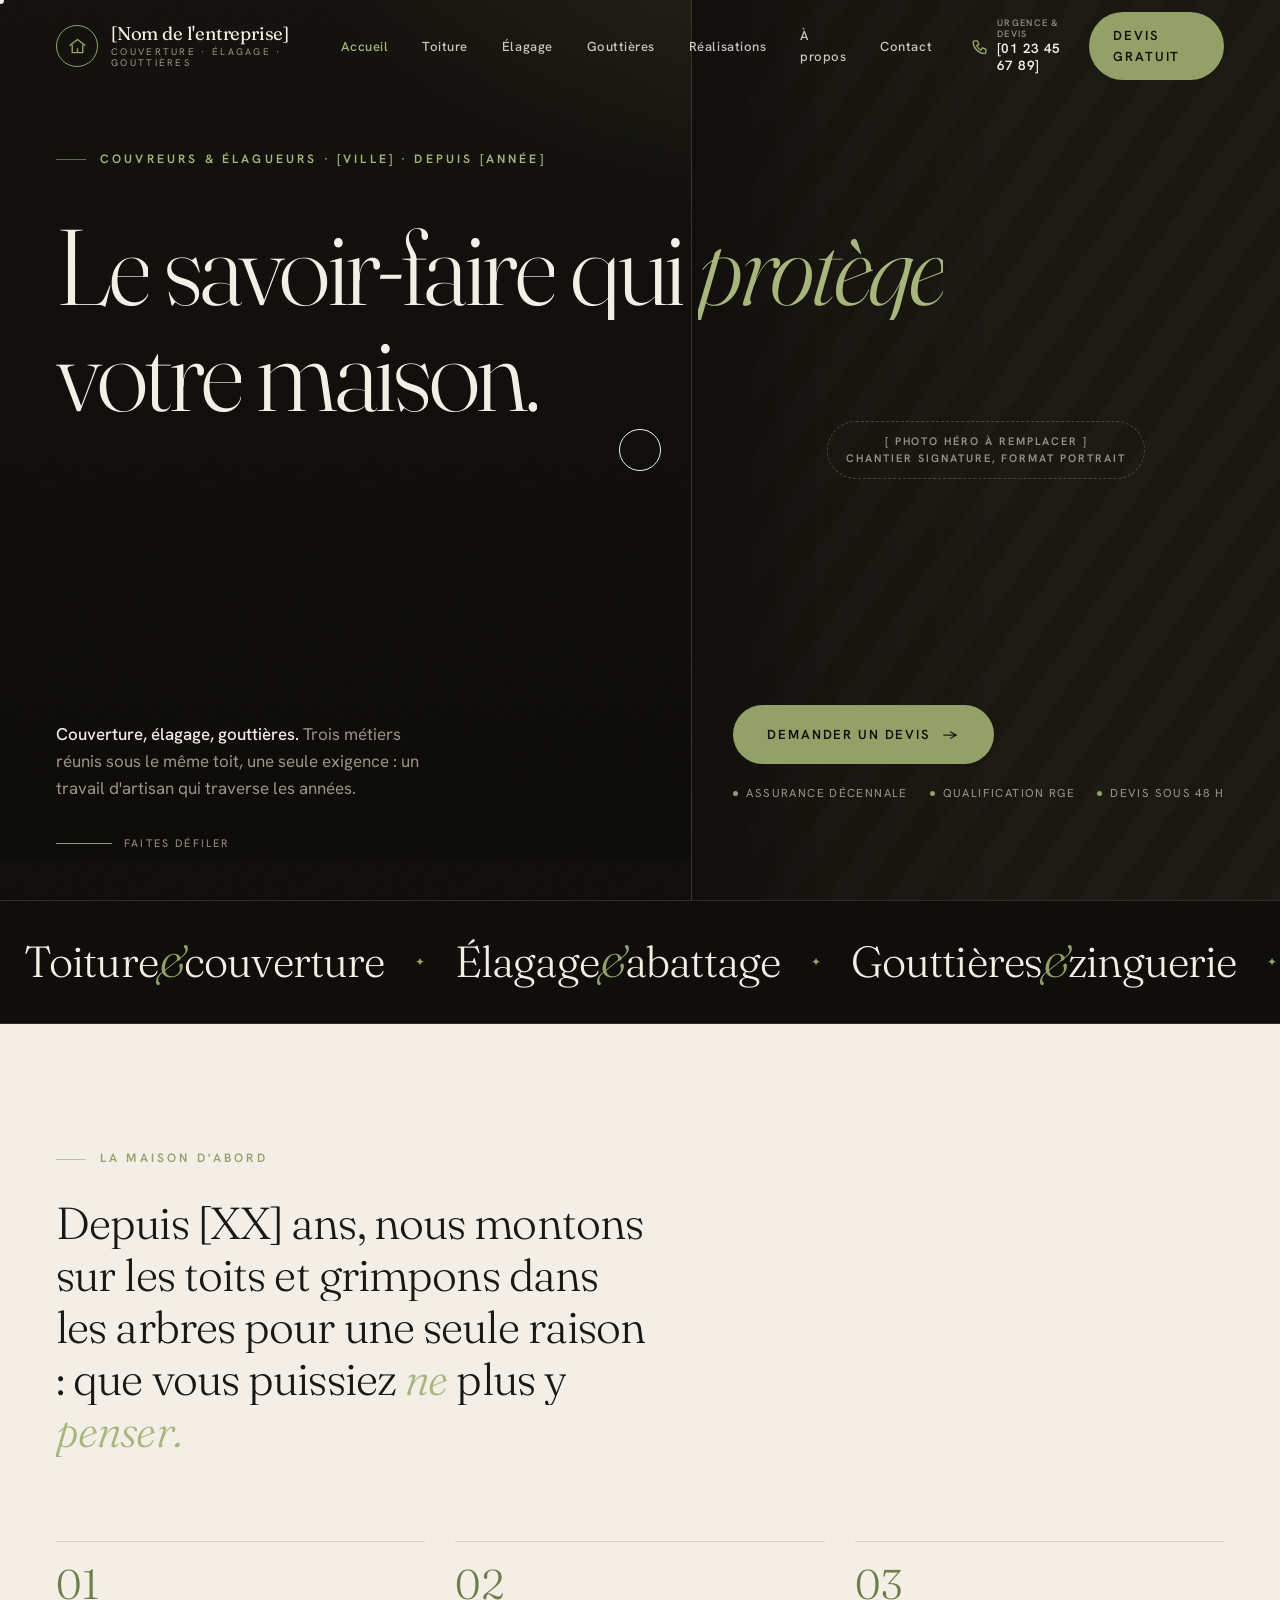
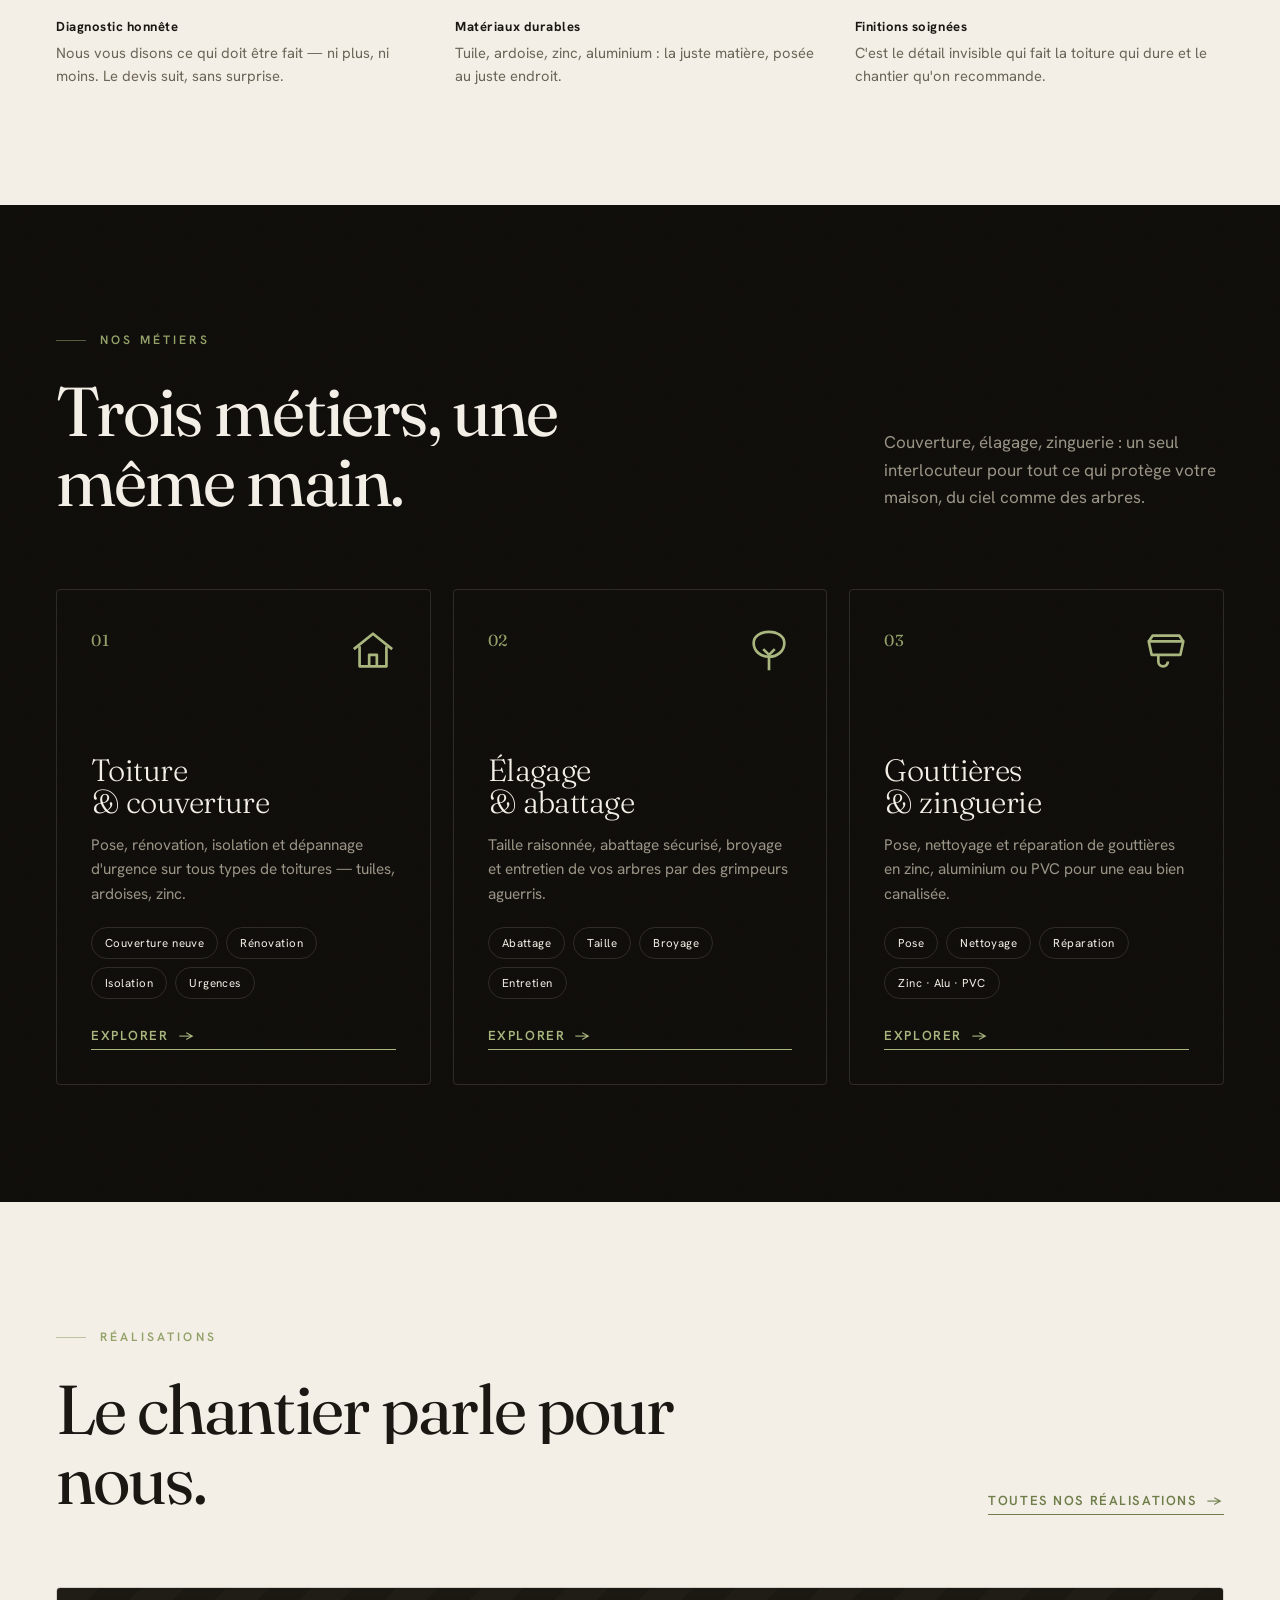
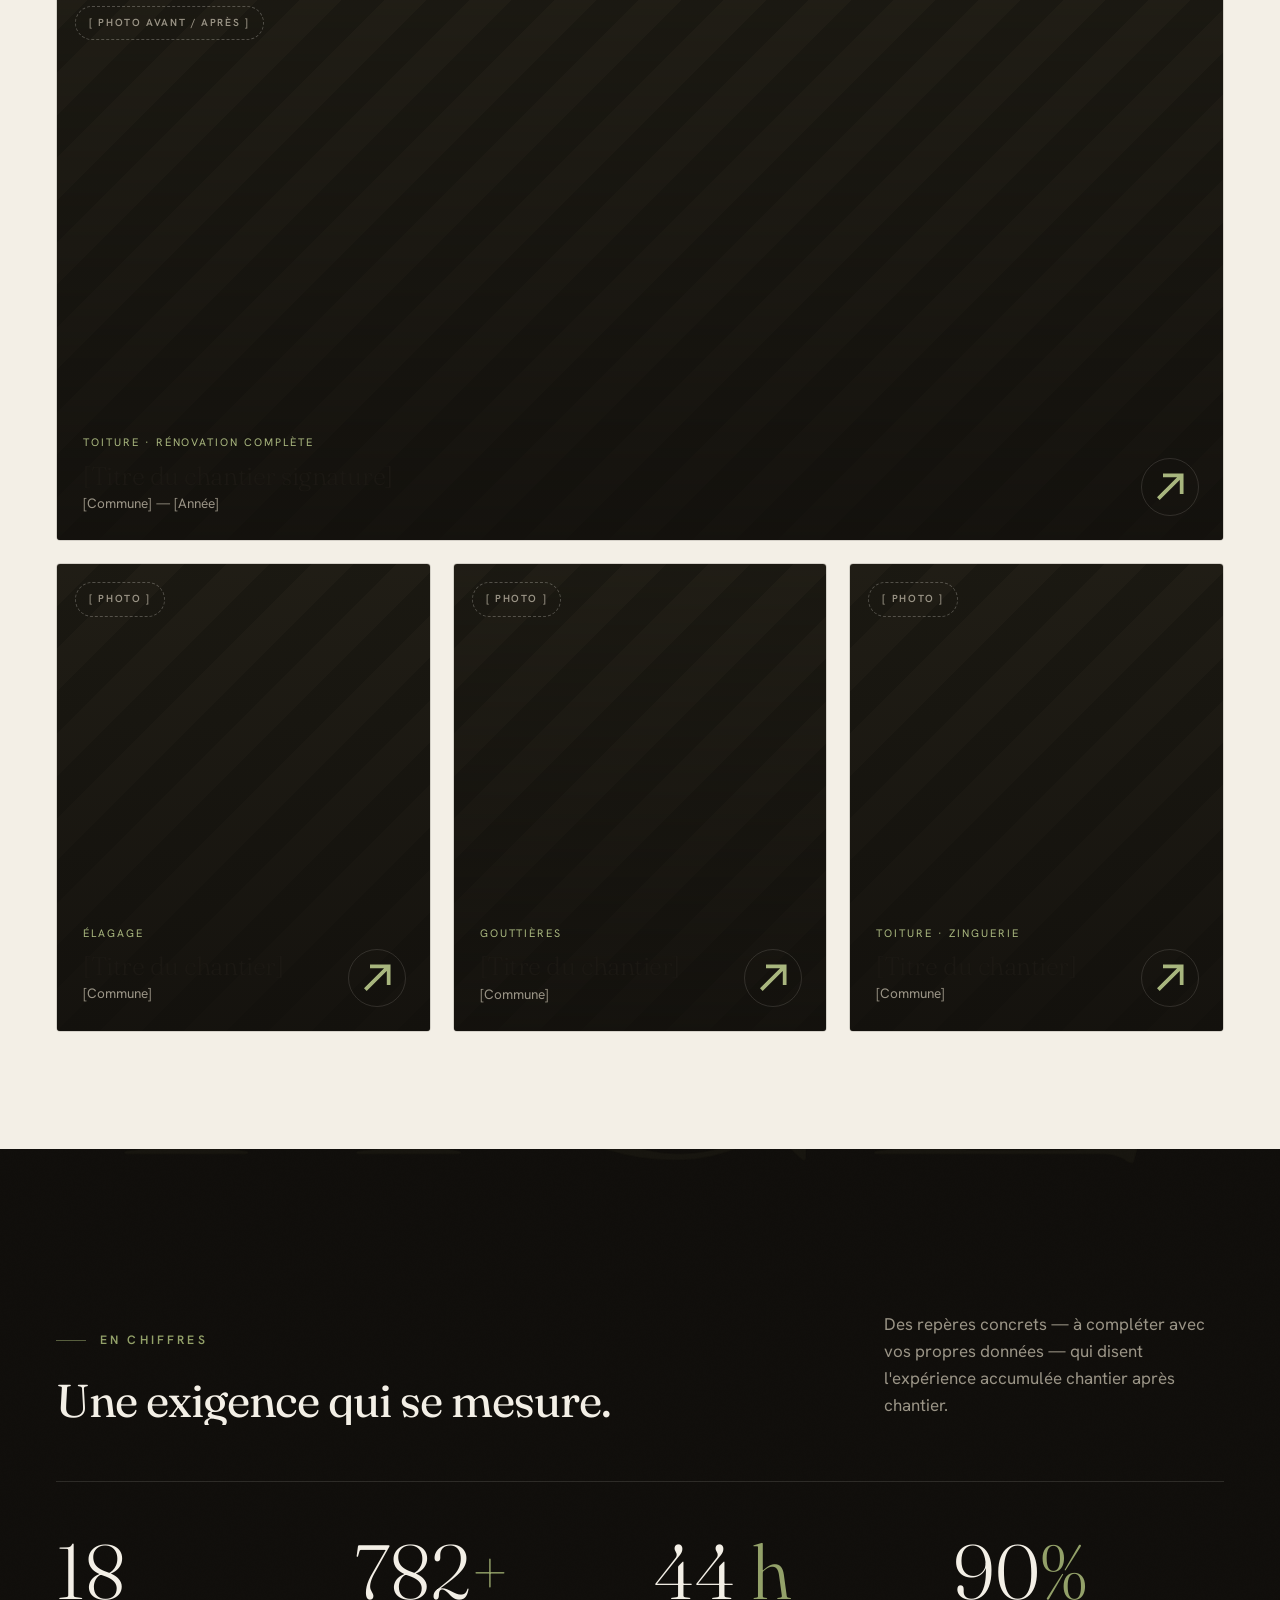
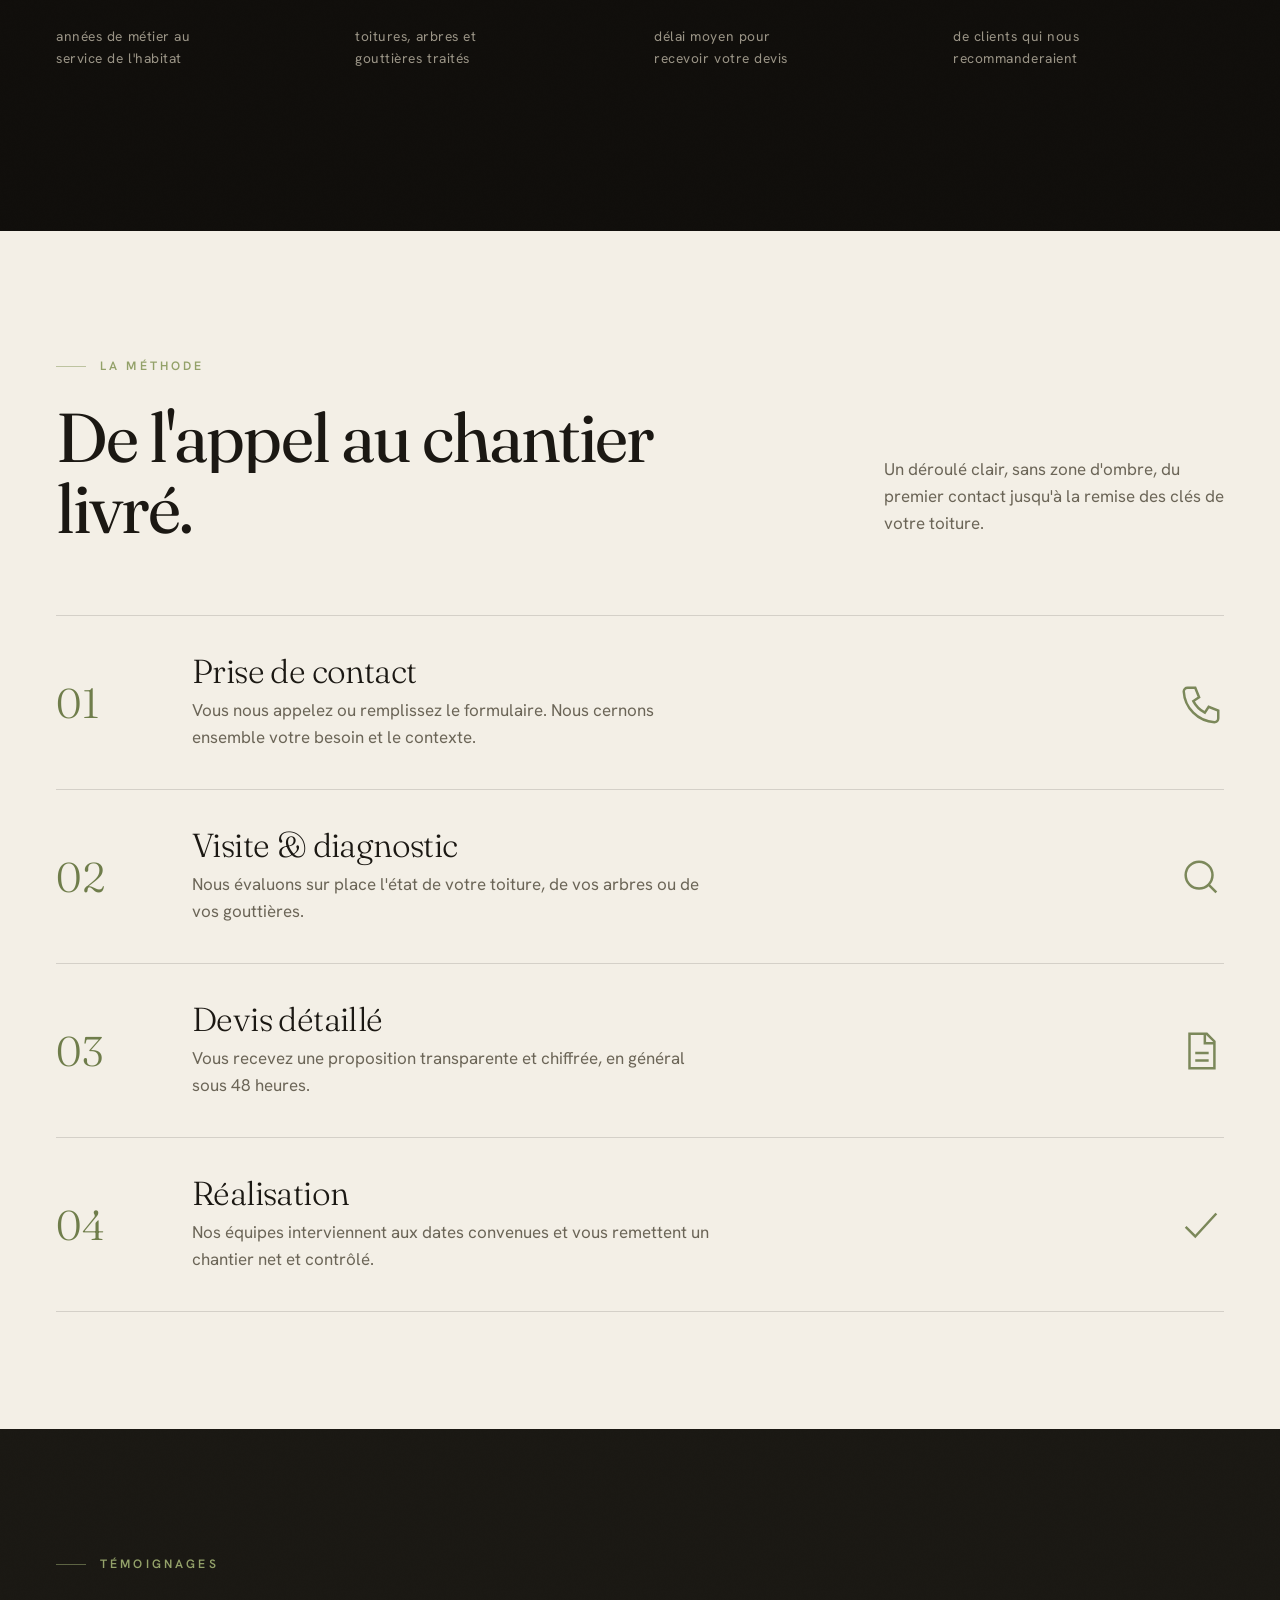
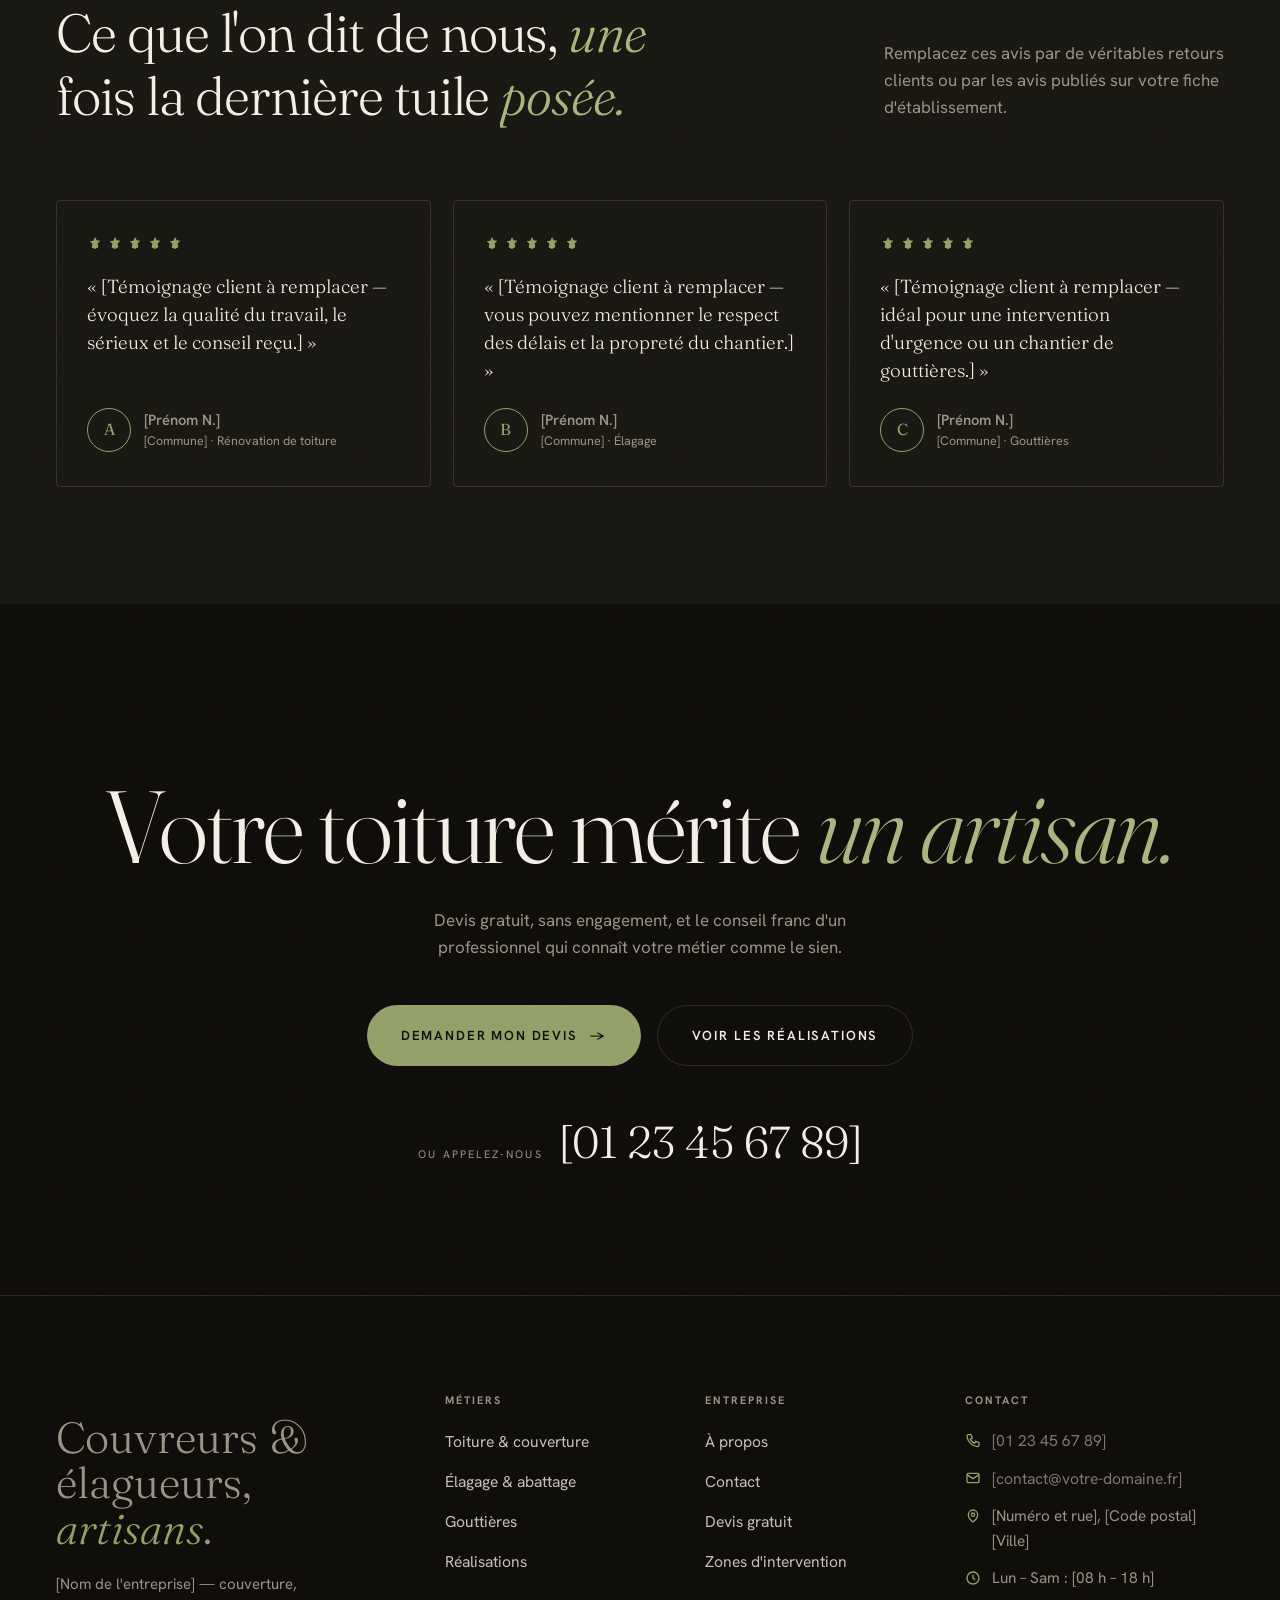
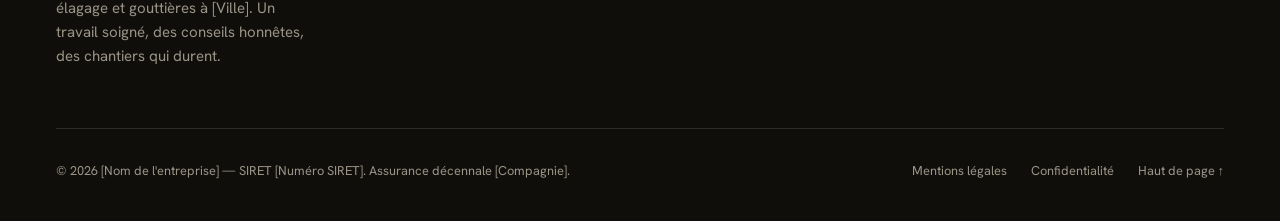
==== commit 888b874e: "Refonte premium : design éditorial sombre, animations natives Nouvelle direction artistique sur les " ====
--- a/index.html
+++ b/index.html
@@ -3,20 +3,20 @@
 <head>
 <meta charset="UTF-8">
 <meta name="viewport" content="width=device-width, initial-scale=1">
-<title>[Nom de l'entreprise] — Couverture, Élagage & Gouttières | [Ville]</title>
-<meta name="description" content="Entreprise de couverture, d'élagage et de pose de gouttières à [Ville]. Artisans qualifiés RGE, assurance décennale, devis gratuit sous 48 h. Intervention rapide pour vos toitures, arbres et évacuations d'eau.">
+<title>[Nom de l'entreprise] — Couverture, Élagage & Gouttières d'exception à [Ville]</title>
+<meta name="description" content="Artisans couvreurs et élagueurs à [Ville]. Couverture, rénovation de toiture, élagage, abattage et gouttières zinc, aluminium ou PVC. Travail soigné, assurance décennale, devis gratuit sous 48 h.">
 <meta name="robots" content="index, follow">
 <link rel="canonical" href="https://www.[votre-domaine].fr/">
 <meta property="og:type" content="website">
 <meta property="og:title" content="[Nom de l'entreprise] — Couverture, Élagage & Gouttières">
-<meta property="og:description" content="Artisans couvreurs et élagueurs qualifiés. Devis gratuit, assurance décennale, intervention rapide à [Ville] et alentours.">
+<meta property="og:description" content="Le savoir-faire qui protège votre maison. Couverture, élagage et gouttières par des artisans à [Ville].">
 <meta property="og:locale" content="fr_FR">
 <meta property="og:url" content="https://www.[votre-domaine].fr/">
-<meta name="theme-color" content="#2f5d3f">
+<meta name="theme-color" content="#100e0b">
 <link rel="icon" href="favicon.svg" type="image/svg+xml">
 <link rel="preconnect" href="https://fonts.googleapis.com">
 <link rel="preconnect" href="https://fonts.gstatic.com" crossorigin>
-<link href="https://fonts.googleapis.com/css2?family=Fraunces:ital,opsz,wght@0,9..144,400;0,9..144,500;0,9..144,600;1,9..144,500&family=Inter:wght@400;500;600;700&display=swap" rel="stylesheet">
+<link href="https://fonts.googleapis.com/css2?family=Fraunces:ital,opsz,wght@0,9..144,300;0,9..144,400;0,9..144,500;1,9..144,300;1,9..144,400&family=Hanken+Grotesk:wght@400;500;600;700&display=swap" rel="stylesheet">
 <link rel="stylesheet" href="assets/css/styles.css">
 <script type="application/ld+json">
 {
@@ -28,7 +28,7 @@
   "telephone": "[01 23 45 67 89]",
   "email": "[contact@votre-domaine.fr]",
   "priceRange": "€€",
-  "description": "Entreprise de couverture, d'élagage et de pose de gouttières. Artisans qualifiés RGE, assurance décennale.",
+  "description": "Entreprise artisanale de couverture, d'élagage et de pose de gouttières. Assurance décennale, qualification RGE.",
   "address": {
     "@type": "PostalAddress",
     "streetAddress": "[Numéro et rue]",
@@ -52,328 +52,361 @@
 </script>
 </head>
 <body>
+<div class="cursor-dot" aria-hidden="true"></div>
+<div class="cursor-ring" aria-hidden="true"></div>
 
 <!-- ===================== HEADER ===================== -->
-<header class="site-header" id="top">
-  <div class="topbar">
-    <div class="wrap topbar-inner">
-      <span class="topbar-item">
-        <svg viewBox="0 0 24 24" fill="none" stroke="currentColor" stroke-width="2"><circle cx="12" cy="12" r="9"/><path d="M12 7v5l3 3"/></svg>
-        Lun–Sam : [08 h – 18 h]
+<header class="site-header">
+  <div class="wrap wrap-wide header-inner">
+    <a class="brand" href="index.html" aria-label="Accueil — [Nom de l'entreprise]">
+      <span class="brand-mark">
+        <svg viewBox="0 0 24 24" fill="none" stroke="currentColor" stroke-width="1.6" stroke-linejoin="round"><path d="M3 11 12 4l9 7"/><path d="M6 10v9h12v-9"/><path d="M12 19v-5"/></svg>
       </span>
-      <span class="topbar-item">
-        <svg viewBox="0 0 24 24" fill="none" stroke="currentColor" stroke-width="2"><path d="M12 21s-7-5.5-7-11a7 7 0 0 1 14 0c0 5.5-7 11-7 11Z"/><circle cx="12" cy="10" r="2.5"/></svg>
-        Intervention à [Ville] et dans un rayon de [XX] km
+      <span class="brand-name">
+        <strong>[Nom de l'entreprise]</strong>
+        <small>Couverture · Élagage · Gouttières</small>
       </span>
-      <span class="topbar-spacer"></span>
-      <a class="topbar-phone" href="tel:+33000000000">
+    </a>
+    <nav class="nav-main" aria-label="Navigation principale">
+      <a href="index.html" class="current" aria-current="page">Accueil</a>
+      <a href="toiture.html">Toiture</a>
+      <a href="elagage.html">Élagage</a>
+      <a href="gouttieres.html">Gouttières</a>
+      <a href="realisations.html">Réalisations</a>
+      <a href="a-propos.html">À propos</a>
+      <a href="contact.html">Contact</a>
+    </nav>
+    <div class="header-side">
+      <a class="header-phone" href="tel:+33000000000">
         <svg viewBox="0 0 24 24" fill="none" stroke="currentColor" stroke-width="2"><path d="M5 4h4l2 5-3 2a14 14 0 0 0 6 6l2-3 5 2v4a2 2 0 0 1-2 2A17 17 0 0 1 3 6a2 2 0 0 1 2-2Z"/></svg>
-        [01 23 45 67 89]
+        <span class="num-wrap"><span class="pre">Urgence &amp; devis</span>[01 23 45 67 89]</span>
       </a>
-    </div>
-  </div>
-  <div class="navbar">
-    <div class="wrap navbar-inner">
-      <a class="brand" href="index.html" aria-label="Accueil — [Nom de l'entreprise]">
-        <span class="brand-mark">
-          <svg viewBox="0 0 24 24" fill="none" stroke="currentColor" stroke-width="2" stroke-linejoin="round"><path d="M3 11 12 4l9 7"/><path d="M6 10v9h12v-9"/><path d="M12 19v-5"/></svg>
-        </span>
-        <span class="brand-text">
-          <strong>[Nom de l'entreprise]</strong>
-          <small>Couverture · Élagage · Gouttières</small>
-        </span>
-      </a>
-      <nav class="main-nav" id="main-nav" aria-label="Navigation principale">
-        <a href="index.html" class="is-active" aria-current="page">Accueil</a>
-        <a href="toiture.html">Toiture</a>
-        <a href="elagage.html">Élagage</a>
-        <a href="gouttieres.html">Gouttières</a>
-        <a href="realisations.html">Réalisations</a>
-        <a href="a-propos.html">À propos</a>
-        <a href="contact.html">Contact</a>
-        <a href="contact.html#devis" class="btn btn-accent nav-cta">Devis gratuit</a>
-      </nav>
-      <a class="nav-phone-mobile" href="tel:+33000000000" aria-label="Appeler [Nom de l'entreprise]">
-        <svg viewBox="0 0 24 24" fill="none" stroke="currentColor" stroke-width="2"><path d="M5 4h4l2 5-3 2a14 14 0 0 0 6 6l2-3 5 2v4a2 2 0 0 1-2 2A17 17 0 0 1 3 6a2 2 0 0 1 2-2Z"/></svg>
-      </a>
-      <button class="hamburger" id="hamburger" aria-label="Ouvrir le menu" aria-expanded="false" aria-controls="main-nav">
+      <a href="contact.html#devis" class="btn btn-moss header-cta" data-magnetic><span>Devis gratuit</span></a>
+      <button class="nav-toggle" aria-label="Ouvrir le menu" aria-expanded="false">
         <span></span><span></span><span></span>
       </button>
     </div>
   </div>
 </header>
 
+<div class="nav-overlay" aria-hidden="true">
+  <nav class="nav-overlay-links" aria-label="Navigation">
+    <a href="index.html"><span class="idx">01</span>Accueil</a>
+    <a href="toiture.html"><span class="idx">02</span>Toiture</a>
+    <a href="elagage.html"><span class="idx">03</span>Élagage</a>
+    <a href="gouttieres.html"><span class="idx">04</span>Gouttières</a>
+    <a href="realisations.html"><span class="idx">05</span>Réalisations</a>
+    <a href="a-propos.html"><span class="idx">06</span>À propos</a>
+    <a href="contact.html"><span class="idx">07</span>Contact</a>
+  </nav>
+  <div class="nav-overlay-foot">
+    <a href="tel:+33000000000"><span class="lbl">Téléphone</span>[01 23 45 67 89]</a>
+    <a href="mailto:[contact@votre-domaine.fr]"><span class="lbl">E-mail</span>[contact@votre-domaine.fr]</a>
+    <a href="contact.html#devis"><span class="lbl">Un projet ?</span>Demander un devis</a>
+  </div>
+</div>
+
 <main>
 
 <!-- ===================== HERO ===================== -->
-<section class="hero">
-  <div class="wrap hero-grid">
-    <div class="hero-copy reveal">
-      <span class="hero-badge"><span class="dot"></span> Artisans qualifiés · Assurance décennale</span>
-      <h1>Votre toiture, vos arbres et vos gouttières entre des <em>mains expertes</em></h1>
-      <p class="hero-lead">De la rénovation de toiture à l'élagage et à la pose de gouttières, nous protégeons durablement votre habitat avec un travail soigné et des conseils honnêtes.</p>
-      <div class="hero-actions">
-        <a href="contact.html#devis" class="btn btn-accent btn-lg">Demander un devis gratuit</a>
-        <a href="tel:+33000000000" class="btn btn-ghost btn-lg">
-          <svg viewBox="0 0 24 24" fill="none" stroke="currentColor" stroke-width="2"><path d="M5 4h4l2 5-3 2a14 14 0 0 0 6 6l2-3 5 2v4a2 2 0 0 1-2 2A17 17 0 0 1 3 6a2 2 0 0 1 2-2Z"/></svg>
-          [01 23 45 67 89]
-        </a>
-      </div>
-      <ul class="hero-trust">
-        <li><svg viewBox="0 0 24 24" fill="none" stroke="currentColor" stroke-width="2"><path d="M12 3 4 6v6c0 5 3.5 8 8 9 4.5-1 8-4 8-9V6Z"/><path d="m9 12 2 2 4-4"/></svg> Assurance décennale</li>
-        <li><svg viewBox="0 0 24 24" fill="none" stroke="currentColor" stroke-width="2"><path d="m12 3 2.5 5 5.5.8-4 3.9 1 5.5L12 21l-5-2.3 1-5.5-4-3.9 5.5-.8Z"/></svg> Qualification RGE</li>
-        <li><svg viewBox="0 0 24 24" fill="none" stroke="currentColor" stroke-width="2"><circle cx="12" cy="12" r="9"/><path d="M12 7v5l3 3"/></svg> Devis sous 48 h</li>
-      </ul>
-    </div>
-    <div class="hero-visual reveal reveal-d1">
-      <div class="scene">
-        <svg viewBox="0 0 520 400" role="img" aria-label="Illustration d'une maison avec toiture, gouttière et arbre">
-          <rect x="0" y="0" width="520" height="400" rx="14" fill="#eef1ec"/>
-          <circle cx="430" cy="78" r="34" fill="#f3e7cf"/>
-          <path d="M0 330h520v70H0z" fill="#e3e8df"/>
-          <!-- arbre -->
-          <rect x="78" y="232" width="14" height="100" rx="6" fill="#6b513a"/>
-          <circle cx="85" cy="200" r="52" fill="#3a6e4b"/>
-          <circle cx="48" cy="226" r="34" fill="#2f5d3f"/>
-          <circle cx="120" cy="224" r="36" fill="#437d56"/>
-          <circle cx="85" cy="246" r="30" fill="#356a47"/>
-          <!-- maison -->
-          <rect x="210" y="220" width="220" height="112" fill="#ffffff" stroke="#2c322f" stroke-width="3"/>
-          <path d="M195 224 320 128l125 96Z" fill="#234630"/>
-          <path d="M195 224 320 128l125 96" fill="none" stroke="#1c211e" stroke-width="3" stroke-linejoin="round"/>
-          <!-- gouttière -->
-          <rect x="190" y="222" width="260" height="12" rx="6" fill="#2f5d3f"/>
-          <rect x="200" y="234" width="9" height="98" rx="4" fill="#2f5d3f"/>
-          <!-- cheminée -->
-          <rect x="372" y="150" width="26" height="44" fill="#3a423d"/>
-          <!-- fenêtres / porte -->
-          <rect x="240" y="252" width="46" height="46" fill="#dfe6dd" stroke="#2c322f" stroke-width="3"/>
-          <path d="M263 252v46M240 275h46" stroke="#2c322f" stroke-width="3"/>
-          <rect x="354" y="252" width="46" height="46" fill="#dfe6dd" stroke="#2c322f" stroke-width="3"/>
-          <path d="M377 252v46M354 275h46" stroke="#2c322f" stroke-width="3"/>
-          <rect x="304" y="270" width="40" height="62" fill="#2f5d3f" stroke="#1c211e" stroke-width="3"/>
-          <circle cx="334" cy="302" r="3.5" fill="#f3e7cf"/>
-        </svg>
-      </div>
-      <div class="hero-float hero-float--tl">
-        <span class="ico"><svg viewBox="0 0 24 24" fill="none" stroke="currentColor" stroke-width="2"><path d="m5 13 4 4L19 7"/></svg></span>
-        <div><strong>[XXX]+</strong><span>chantiers réalisés</span></div>
-      </div>
-      <div class="hero-float hero-float--br">
-        <span class="ico"><svg viewBox="0 0 24 24" fill="none" stroke="currentColor" stroke-width="2"><path d="m12 3 2.5 5 5.5.8-4 3.9 1 5.5L12 21l-5-2.3 1-5.5-4-3.9 5.5-.8Z"/></svg></span>
-        <div><strong>[X,X]/5</strong><span>avis clients</span></div>
+<section class="hero grain">
+  <div class="hero-media" data-parallax="0.08"></div>
+  <div class="hero-photo" aria-hidden="true">
+    <span class="photo-tag">[ PHOTO HÉRO À REMPLACER ]<br>chantier signature, format portrait</span>
+  </div>
+  <div class="wrap wrap-wide hero-inner">
+    <span class="over hero-eyebrow">Couvreurs &amp; élagueurs · [Ville] · depuis [année]</span>
+    <h1 class="display hero-title" data-split>Le savoir-faire qui *protège* votre maison.</h1>
+    <div class="hero-foot">
+      <p><strong>Couverture, élagage, gouttières.</strong> Trois métiers réunis sous le même toit, une seule exigence : un travail d'artisan qui traverse les années.</p>
+      <div class="hero-cta-row">
+        <a href="contact.html#devis" class="btn btn-moss" data-magnetic><span>Demander un devis</span><span class="ar">→</span></a>
+        <div class="hero-trust">
+          <span>Assurance décennale</span>
+          <span>Qualification RGE</span>
+          <span>Devis sous 48 h</span>
+        </div>
+      </div>
+    </div>
+  </div>
+  <div class="wrap wrap-wide">
+    <span class="hero-scroll"><span class="line"></span> Faites défiler</span>
+  </div>
+</section>
+
+<!-- ===================== MARQUEE ===================== -->
+<div class="marquee" aria-hidden="true">
+  <div class="marquee-track">
+    <span>Toiture <em>&amp;</em> couverture</span><span class="star">✦</span>
+    <span>Élagage <em>&amp;</em> abattage</span><span class="star">✦</span>
+    <span>Gouttières <em>&amp;</em> zinguerie</span><span class="star">✦</span>
+    <span>Rénovation</span><span class="star">✦</span>
+    <span>Isolation</span><span class="star">✦</span>
+    <span>Urgences</span><span class="star">✦</span>
+  </div>
+</div>
+
+<!-- ===================== MANIFESTO ===================== -->
+<section class="section bg-cream">
+  <div class="wrap manifesto-grid">
+    <div>
+      <span class="over accent" data-reveal>La maison d'abord</span>
+      <p class="manifesto-statement" data-split data-delay="1" style="margin-top:28px">Depuis [XX] ans, nous montons sur les toits et grimpons dans les arbres pour une seule raison : que vous puissiez *ne plus y penser.*</p>
+    </div>
+    <div class="manifesto-side">
+      <div class="mini" data-reveal>
+        <div class="num">01</div>
+        <h4>Diagnostic honnête</h4>
+        <p>Nous vous disons ce qui doit être fait — ni plus, ni moins. Le devis suit, sans surprise.</p>
+      </div>
+      <div class="mini" data-reveal data-delay="1">
+        <div class="num">02</div>
+        <h4>Matériaux durables</h4>
+        <p>Tuile, ardoise, zinc, aluminium : la juste matière, posée au juste endroit.</p>
+      </div>
+      <div class="mini" data-reveal data-delay="2">
+        <div class="num">03</div>
+        <h4>Finitions soignées</h4>
+        <p>C'est le détail invisible qui fait la toiture qui dure et le chantier qu'on recommande.</p>
       </div>
     </div>
   </div>
 </section>
 
 <!-- ===================== SERVICES ===================== -->
-<section class="section" id="services">
-  <div class="wrap">
-    <div class="section-head center reveal">
-      <span class="eyebrow">Nos métiers</span>
-      <h2>Trois savoir-faire, un seul interlocuteur</h2>
-      <p>Couvreurs et élagueurs sous le même toit : nous coordonnons l'ensemble des travaux qui protègent votre maison des intempéries comme des arbres.</p>
-    </div>
-    <div class="grid grid-3">
-      <article class="card svc-card reveal">
-        <span class="svc-ico"><svg viewBox="0 0 24 24" fill="none" stroke="currentColor" stroke-width="2" stroke-linejoin="round"><path d="M3 11 12 4l9 7"/><path d="M6 10v9h12v-9"/></svg></span>
-        <h3>Toiture &amp; couverture</h3>
-        <p>Pose, rénovation, isolation et réparation de tous types de toitures, en neuf comme en entretien.</p>
-        <ul class="svc-list">
-          <li><svg viewBox="0 0 24 24" fill="none" stroke="currentColor" stroke-width="3"><path d="m5 13 4 4L19 7"/></svg> Tuiles, ardoises &amp; zinc</li>
-          <li><svg viewBox="0 0 24 24" fill="none" stroke="currentColor" stroke-width="3"><path d="m5 13 4 4L19 7"/></svg> Rénovation &amp; isolation</li>
-          <li><svg viewBox="0 0 24 24" fill="none" stroke="currentColor" stroke-width="3"><path d="m5 13 4 4L19 7"/></svg> Dépannage d'urgence</li>
-        </ul>
-        <a href="toiture.html" class="text-link">Découvrir cette prestation
-          <svg viewBox="0 0 24 24" fill="none" stroke="currentColor" stroke-width="2"><path d="M5 12h14M13 6l6 6-6 6"/></svg></a>
+<section class="section bg-noir grain" id="services">
+  <div class="wrap wrap-wide">
+    <div class="sec-head">
+      <div class="st-left">
+        <span class="over accent" data-reveal>Nos métiers</span>
+        <h2 class="h-xl" data-split data-delay="1">Trois métiers, une même main.</h2>
+      </div>
+      <p class="st-right mut" data-reveal data-delay="2">Couverture, élagage, zinguerie : un seul interlocuteur pour tout ce qui protège votre maison, du ciel comme des arbres.</p>
+    </div>
+    <div class="svc-grid">
+      <article class="svc" data-reveal>
+        <div class="svc-top">
+          <span class="svc-idx">01</span>
+          <span class="svc-ico"><svg viewBox="0 0 24 24" fill="none" stroke="currentColor" stroke-width="1.4" stroke-linejoin="round"><path d="M2 11 12 3l10 8"/><path d="M5 9.5V20h14V9.5"/><path d="M10 20v-6h4v6"/></svg></span>
+        </div>
+        <h3>Toiture<br>&amp; couverture</h3>
+        <p>Pose, rénovation, isolation et dépannage d'urgence sur tous types de toitures — tuiles, ardoises, zinc.</p>
+        <ul class="svc-tags">
+          <li>Couverture neuve</li><li>Rénovation</li><li>Isolation</li><li>Urgences</li>
+        </ul>
+        <a href="toiture.html" class="ulink svc-link">Explorer<span class="ar">→</span></a>
       </article>
-      <article class="card svc-card reveal reveal-d1">
-        <span class="svc-ico"><svg viewBox="0 0 24 24" fill="none" stroke="currentColor" stroke-width="2" stroke-linejoin="round"><path d="M12 22v-7"/><path d="M12 15c-4 0-7-2.7-7-6.5C5 5 8 2 12 2s7 3 7 6.5C19 12.3 16 15 12 15Z"/></svg></span>
-        <h3>Élagage &amp; abattage</h3>
-        <p>Taille raisonnée, abattage sécurisé et entretien de vos arbres par des grimpeurs expérimentés.</p>
-        <ul class="svc-list">
-          <li><svg viewBox="0 0 24 24" fill="none" stroke="currentColor" stroke-width="3"><path d="m5 13 4 4L19 7"/></svg> Taille &amp; élagage en hauteur</li>
-          <li><svg viewBox="0 0 24 24" fill="none" stroke="currentColor" stroke-width="3"><path d="m5 13 4 4L19 7"/></svg> Abattage &amp; démontage</li>
-          <li><svg viewBox="0 0 24 24" fill="none" stroke="currentColor" stroke-width="3"><path d="m5 13 4 4L19 7"/></svg> Broyage &amp; évacuation</li>
-        </ul>
-        <a href="elagage.html" class="text-link">Découvrir cette prestation
-          <svg viewBox="0 0 24 24" fill="none" stroke="currentColor" stroke-width="2"><path d="M5 12h14M13 6l6 6-6 6"/></svg></a>
+      <article class="svc" data-reveal data-delay="1">
+        <div class="svc-top">
+          <span class="svc-idx">02</span>
+          <span class="svc-ico"><svg viewBox="0 0 24 24" fill="none" stroke="currentColor" stroke-width="1.4" stroke-linejoin="round"><path d="M12 22v-7"/><path d="M12 15c-4.4 0-8-3-8-7.2C4 4.4 7.6 2 12 2s8 2.4 8 5.8C20 12 16.4 15 12 15Z"/><path d="m9 11 3 3 3-3"/></svg></span>
+        </div>
+        <h3>Élagage<br>&amp; abattage</h3>
+        <p>Taille raisonnée, abattage sécurisé, broyage et entretien de vos arbres par des grimpeurs aguerris.</p>
+        <ul class="svc-tags">
+          <li>Abattage</li><li>Taille</li><li>Broyage</li><li>Entretien</li>
+        </ul>
+        <a href="elagage.html" class="ulink svc-link">Explorer<span class="ar">→</span></a>
       </article>
-      <article class="card svc-card reveal reveal-d2">
-        <span class="svc-ico"><svg viewBox="0 0 24 24" fill="none" stroke="currentColor" stroke-width="2" stroke-linejoin="round"><path d="M4 7h16l-1 8H5Z"/><path d="M7 15v3a2 2 0 0 0 4 0"/></svg></span>
-        <h3>Gouttières &amp; évacuation</h3>
+      <article class="svc" data-reveal data-delay="2">
+        <div class="svc-top">
+          <span class="svc-idx">03</span>
+          <span class="svc-ico"><svg viewBox="0 0 24 24" fill="none" stroke="currentColor" stroke-width="1.4" stroke-linejoin="round"><path d="M3 7h18l-1.5 7H4.5Z"/><path d="M8 14v3.5a2.5 2.5 0 0 0 5 0"/><path d="M3 7 5 4h14l2 3"/></svg></span>
+        </div>
+        <h3>Gouttières<br>&amp; zinguerie</h3>
         <p>Pose, nettoyage et réparation de gouttières en zinc, aluminium ou PVC pour une eau bien canalisée.</p>
-        <ul class="svc-list">
-          <li><svg viewBox="0 0 24 24" fill="none" stroke="currentColor" stroke-width="3"><path d="m5 13 4 4L19 7"/></svg> Pose &amp; remplacement</li>
-          <li><svg viewBox="0 0 24 24" fill="none" stroke="currentColor" stroke-width="3"><path d="m5 13 4 4L19 7"/></svg> Nettoyage &amp; démoussage</li>
-          <li><svg viewBox="0 0 24 24" fill="none" stroke="currentColor" stroke-width="3"><path d="m5 13 4 4L19 7"/></svg> Réparation des fuites</li>
-        </ul>
-        <a href="gouttieres.html" class="text-link">Découvrir cette prestation
-          <svg viewBox="0 0 24 24" fill="none" stroke="currentColor" stroke-width="2"><path d="M5 12h14M13 6l6 6-6 6"/></svg></a>
+        <ul class="svc-tags">
+          <li>Pose</li><li>Nettoyage</li><li>Réparation</li><li>Zinc · Alu · PVC</li>
+        </ul>
+        <a href="gouttieres.html" class="ulink svc-link">Explorer<span class="ar">→</span></a>
       </article>
     </div>
   </div>
 </section>
 
-<!-- ===================== STATS ===================== -->
-<section class="section section--ink section--tight">
-  <div class="wrap">
-    <div class="stats">
-      <div class="stat reveal">
-        <div class="stat-num" data-target="20" data-suffix="">[XX]</div>
-        <div class="stat-label">ans d'expérience</div>
-      </div>
-      <div class="stat reveal reveal-d1">
-        <div class="stat-num" data-target="850" data-suffix="+">[XXX]+</div>
-        <div class="stat-label">chantiers réalisés</div>
-      </div>
-      <div class="stat reveal reveal-d2">
-        <div class="stat-num" data-target="48" data-suffix=" h">[XX] h</div>
-        <div class="stat-label">délai de devis moyen</div>
-      </div>
-      <div class="stat reveal reveal-d3">
-        <div class="stat-num" data-target="100" data-suffix="%">[XX]%</div>
-        <div class="stat-label">travaux assurés décennale</div>
-      </div>
-    </div>
-  </div>
-</section>
-
-<!-- ===================== POURQUOI NOUS ===================== -->
-<section class="section section--mist">
-  <div class="wrap media-row">
-    <div class="media-text reveal">
-      <span class="eyebrow">Pourquoi nous confier vos travaux</span>
-      <h2>Un artisanat soigné, des engagements clairs</h2>
-      <p class="lead">Nous traitons chaque chantier comme si c'était le nôtre : diagnostic honnête, matériaux de qualité et finitions impeccables.</p>
-      <ul class="checklist">
-        <li><span class="ck"><svg viewBox="0 0 24 24" fill="none" stroke="currentColor" stroke-width="3"><path d="m5 13 4 4L19 7"/></svg></span>
-          <div><strong>Devis détaillé et gratuit</strong><span>Une estimation claire, sans surprise ni frais caché.</span></div></li>
-        <li><span class="ck"><svg viewBox="0 0 24 24" fill="none" stroke="currentColor" stroke-width="3"><path d="m5 13 4 4L19 7"/></svg></span>
-          <div><strong>Équipes formées et équipées</strong><span>Sécurité, matériel professionnel et respect des normes.</span></div></li>
-        <li><span class="ck"><svg viewBox="0 0 24 24" fill="none" stroke="currentColor" stroke-width="3"><path d="m5 13 4 4L19 7"/></svg></span>
-          <div><strong>Chantier propre et respecté</strong><span>Délais tenus et site laissé net en fin d'intervention.</span></div></li>
-        <li><span class="ck"><svg viewBox="0 0 24 24" fill="none" stroke="currentColor" stroke-width="3"><path d="m5 13 4 4L19 7"/></svg></span>
-          <div><strong>Garanties &amp; assurances</strong><span>Travaux couverts par l'assurance décennale.</span></div></li>
-      </ul>
-    </div>
-    <div class="reveal reveal-d1">
-      <div class="ph" style="min-height:380px">
-        <span class="ph-tag">
-          <svg viewBox="0 0 24 24" fill="none" stroke="currentColor" stroke-width="2"><rect x="3" y="5" width="18" height="14" rx="2"/><circle cx="9" cy="11" r="2.5"/><path d="m3 17 5-4 4 3 4-4 5 4"/></svg>
-          [PHOTO À REMPLACER]
+<!-- ===================== RÉALISATIONS ===================== -->
+<section class="section bg-cream">
+  <div class="wrap wrap-wide">
+    <div class="sec-head">
+      <div class="st-left">
+        <span class="over accent" data-reveal>Réalisations</span>
+        <h2 class="h-xl" data-split data-delay="1">Le chantier parle pour nous.</h2>
+      </div>
+      <a href="realisations.html" class="ulink" data-reveal data-delay="2" style="color:var(--moss-d)">Toutes nos réalisations<span class="ar">→</span></a>
+    </div>
+    <div class="gal-grid">
+      <a href="realisations.html" class="gal-item g-feat" data-reveal data-cursor>
+        <span class="gal-photo"></span>
+        <span class="gal-ph-tag">[ PHOTO AVANT / APRÈS ]</span>
+        <span class="gal-meta">
+          <span class="tag">Toiture · Rénovation complète</span>
+          <h3>[Titre du chantier signature]</h3>
+          <span class="loc">[Commune] — [Année]</span>
         </span>
-        <small>Conseil : photo de votre équipe ou d'un chantier (format paysage)</small>
+        <span class="gal-badge"><svg viewBox="0 0 24 24" fill="none" stroke="currentColor" stroke-width="1.6"><path d="M7 17 17 7M9 7h8v8"/></svg></span>
+      </a>
+      <a href="realisations.html" class="gal-item g-3" data-reveal data-cursor>
+        <span class="gal-photo"></span>
+        <span class="gal-ph-tag">[ PHOTO ]</span>
+        <span class="gal-meta">
+          <span class="tag">Élagage</span>
+          <h3>[Titre du chantier]</h3>
+          <span class="loc">[Commune]</span>
+        </span>
+        <span class="gal-badge"><svg viewBox="0 0 24 24" fill="none" stroke="currentColor" stroke-width="1.6"><path d="M7 17 17 7M9 7h8v8"/></svg></span>
+      </a>
+      <a href="realisations.html" class="gal-item g-3" data-reveal data-delay="1" data-cursor>
+        <span class="gal-photo"></span>
+        <span class="gal-ph-tag">[ PHOTO ]</span>
+        <span class="gal-meta">
+          <span class="tag">Gouttières</span>
+          <h3>[Titre du chantier]</h3>
+          <span class="loc">[Commune]</span>
+        </span>
+        <span class="gal-badge"><svg viewBox="0 0 24 24" fill="none" stroke="currentColor" stroke-width="1.6"><path d="M7 17 17 7M9 7h8v8"/></svg></span>
+      </a>
+      <a href="realisations.html" class="gal-item g-3" data-reveal data-delay="2" data-cursor>
+        <span class="gal-photo"></span>
+        <span class="gal-ph-tag">[ PHOTO ]</span>
+        <span class="gal-meta">
+          <span class="tag">Toiture · Zinguerie</span>
+          <h3>[Titre du chantier]</h3>
+          <span class="loc">[Commune]</span>
+        </span>
+        <span class="gal-badge"><svg viewBox="0 0 24 24" fill="none" stroke="currentColor" stroke-width="1.6"><path d="M7 17 17 7M9 7h8v8"/></svg></span>
+      </a>
+    </div>
+  </div>
+</section>
+
+<!-- ===================== PARALLAX STATS ===================== -->
+<section class="px-section bg-noir grain">
+  <div class="px-bg" data-parallax="0.12" aria-hidden="true">RGE</div>
+  <div class="wrap wrap-wide px-inner">
+    <div class="sec-head" style="margin-bottom:56px">
+      <div class="st-left">
+        <span class="over accent" data-reveal>En chiffres</span>
+        <h2 class="h-lg" data-split data-delay="1">Une exigence qui se mesure.</h2>
+      </div>
+      <p class="st-right mut" data-reveal data-delay="2">Des repères concrets — à compléter avec vos propres données — qui disent l'expérience accumulée chantier après chantier.</p>
+    </div>
+    <div class="stats-row">
+      <div class="stat" data-reveal>
+        <div class="stat-n"><span data-count="20">0</span></div>
+        <div class="stat-l">années de métier au service de l'habitat</div>
+      </div>
+      <div class="stat" data-reveal data-delay="1">
+        <div class="stat-n"><span data-count="850">0</span><span class="u">+</span></div>
+        <div class="stat-l">toitures, arbres et gouttières traités</div>
+      </div>
+      <div class="stat" data-reveal data-delay="2">
+        <div class="stat-n"><span data-count="48">0</span><span class="u"> h</span></div>
+        <div class="stat-l">délai moyen pour recevoir votre devis</div>
+      </div>
+      <div class="stat" data-reveal data-delay="3">
+        <div class="stat-n"><span data-count="98">0</span><span class="u">%</span></div>
+        <div class="stat-l">de clients qui nous recommanderaient</div>
       </div>
     </div>
   </div>
 </section>
 
 <!-- ===================== PROCESS ===================== -->
-<section class="section">
-  <div class="wrap">
-    <div class="section-head center reveal">
-      <span class="eyebrow">Comment ça se passe</span>
-      <h2>De votre appel à la fin du chantier</h2>
+<section class="section bg-cream">
+  <div class="wrap wrap-wide">
+    <div class="sec-head">
+      <div class="st-left">
+        <span class="over accent" data-reveal>La méthode</span>
+        <h2 class="h-xl" data-split data-delay="1">De l'appel au chantier livré.</h2>
+      </div>
+      <p class="st-right mut" data-reveal data-delay="2">Un déroulé clair, sans zone d'ombre, du premier contact jusqu'à la remise des clés de votre toiture.</p>
     </div>
     <div class="steps">
-      <div class="step reveal">
-        <div class="step-badge">1</div>
-        <h3>Prise de contact</h3>
-        <p>Vous nous appelez ou remplissez le formulaire. Nous cernons votre besoin.</p>
-      </div>
-      <div class="step reveal reveal-d1">
-        <div class="step-badge">2</div>
-        <h3>Visite &amp; diagnostic</h3>
-        <p>Nous évaluons l'état de votre toiture, de vos arbres ou de vos gouttières.</p>
-      </div>
-      <div class="step reveal reveal-d2">
-        <div class="step-badge">3</div>
-        <h3>Devis gratuit</h3>
-        <p>Vous recevez une proposition claire et détaillée, en général sous 48 h.</p>
-      </div>
-      <div class="step reveal reveal-d3">
-        <div class="step-badge">4</div>
-        <h3>Réalisation</h3>
-        <p>Nos équipes interviennent aux dates convenues et vous remettent un chantier net.</p>
-      </div>
-    </div>
-  </div>
-</section>
-
-<!-- ===================== TEMOIGNAGES ===================== -->
-<section class="section section--mist">
-  <div class="wrap">
-    <div class="section-head center reveal">
-      <span class="eyebrow">Avis clients</span>
-      <h2>Ce que disent nos clients</h2>
-      <p>Remplacez ces témoignages par de véritables avis recueillis auprès de vos clients ou importés de votre fiche Google.</p>
-    </div>
-    <div class="grid grid-3">
-      <figure class="quote-card reveal">
-        <div class="quote-stars" aria-label="5 étoiles sur 5">
-          <svg viewBox="0 0 24 24" fill="currentColor"><path d="m12 3 2.5 5 5.5.8-4 3.9 1 5.5L12 21l-5-2.3 1-5.5-4-3.9 5.5-.8Z"/></svg>
-          <svg viewBox="0 0 24 24" fill="currentColor"><path d="m12 3 2.5 5 5.5.8-4 3.9 1 5.5L12 21l-5-2.3 1-5.5-4-3.9 5.5-.8Z"/></svg>
-          <svg viewBox="0 0 24 24" fill="currentColor"><path d="m12 3 2.5 5 5.5.8-4 3.9 1 5.5L12 21l-5-2.3 1-5.5-4-3.9 5.5-.8Z"/></svg>
-          <svg viewBox="0 0 24 24" fill="currentColor"><path d="m12 3 2.5 5 5.5.8-4 3.9 1 5.5L12 21l-5-2.3 1-5.5-4-3.9 5.5-.8Z"/></svg>
-          <svg viewBox="0 0 24 24" fill="currentColor"><path d="m12 3 2.5 5 5.5.8-4 3.9 1 5.5L12 21l-5-2.3 1-5.5-4-3.9 5.5-.8Z"/></svg>
-        </div>
-        <blockquote>« [Témoignage client à remplacer — décrivez ici l'expérience vécue, la qualité du travail et le sérieux de l'équipe.] »</blockquote>
-        <figcaption class="quote-author">
-          <span class="quote-avatar">[A]</span>
-          <span><strong>[Prénom N.]</strong><span>[Ville] · Toiture</span></span>
-        </figcaption>
+      <div class="step" data-reveal>
+        <span class="s-num">01</span>
+        <div class="s-body"><h3>Prise de contact</h3><p>Vous nous appelez ou remplissez le formulaire. Nous cernons ensemble votre besoin et le contexte.</p></div>
+        <span class="s-ico"><svg viewBox="0 0 24 24" fill="none" stroke="currentColor" stroke-width="1.3"><path d="M5 4h4l2 5-3 2a14 14 0 0 0 6 6l2-3 5 2v4a2 2 0 0 1-2 2A17 17 0 0 1 3 6a2 2 0 0 1 2-2Z"/></svg></span>
+      </div>
+      <div class="step" data-reveal>
+        <span class="s-num">02</span>
+        <div class="s-body"><h3>Visite &amp; diagnostic</h3><p>Nous évaluons sur place l'état de votre toiture, de vos arbres ou de vos gouttières.</p></div>
+        <span class="s-ico"><svg viewBox="0 0 24 24" fill="none" stroke="currentColor" stroke-width="1.3"><circle cx="11" cy="11" r="7"/><path d="m20 20-4.3-4.3"/></svg></span>
+      </div>
+      <div class="step" data-reveal>
+        <span class="s-num">03</span>
+        <div class="s-body"><h3>Devis détaillé</h3><p>Vous recevez une proposition transparente et chiffrée, en général sous 48 heures.</p></div>
+        <span class="s-ico"><svg viewBox="0 0 24 24" fill="none" stroke="currentColor" stroke-width="1.3"><path d="M6 3h9l4 4v14H6Z"/><path d="M14 3v5h5M9 13h7M9 17h7"/></svg></span>
+      </div>
+      <div class="step" data-reveal>
+        <span class="s-num">04</span>
+        <div class="s-body"><h3>Réalisation</h3><p>Nos équipes interviennent aux dates convenues et vous remettent un chantier net et contrôlé.</p></div>
+        <span class="s-ico"><svg viewBox="0 0 24 24" fill="none" stroke="currentColor" stroke-width="1.3"><path d="m4 13 5 5L20 6"/></svg></span>
+      </div>
+    </div>
+  </div>
+</section>
+
+<!-- ===================== TÉMOIGNAGES ===================== -->
+<section class="section bg-noir2 grain">
+  <div class="wrap wrap-wide">
+    <div class="sec-head">
+      <div class="st-left">
+        <span class="over accent" data-reveal>Témoignages</span>
+        <p class="quote-lead" data-split data-delay="1">Ce que l'on dit de nous, *une fois la dernière tuile posée.*</p>
+      </div>
+      <p class="st-right mut" data-reveal data-delay="2">Remplacez ces avis par de véritables retours clients ou par les avis publiés sur votre fiche d'établissement.</p>
+    </div>
+    <div class="quotes">
+      <figure class="quote" data-reveal>
+        <div class="stars" aria-label="5 sur 5">
+          <svg viewBox="0 0 24 24" fill="currentColor"><path d="m12 3 2.5 5 5.5.8-4 3.9 1 5.5L12 21l-5-2.3 1-5.5-4-3.9 5.5-.8Z"/></svg>
+          <svg viewBox="0 0 24 24" fill="currentColor"><path d="m12 3 2.5 5 5.5.8-4 3.9 1 5.5L12 21l-5-2.3 1-5.5-4-3.9 5.5-.8Z"/></svg>
+          <svg viewBox="0 0 24 24" fill="currentColor"><path d="m12 3 2.5 5 5.5.8-4 3.9 1 5.5L12 21l-5-2.3 1-5.5-4-3.9 5.5-.8Z"/></svg>
+          <svg viewBox="0 0 24 24" fill="currentColor"><path d="m12 3 2.5 5 5.5.8-4 3.9 1 5.5L12 21l-5-2.3 1-5.5-4-3.9 5.5-.8Z"/></svg>
+          <svg viewBox="0 0 24 24" fill="currentColor"><path d="m12 3 2.5 5 5.5.8-4 3.9 1 5.5L12 21l-5-2.3 1-5.5-4-3.9 5.5-.8Z"/></svg>
+        </div>
+        <blockquote>« [Témoignage client à remplacer — évoquez la qualité du travail, le sérieux et le conseil reçu.] »</blockquote>
+        <figcaption class="who"><span class="av">A</span><span><strong>[Prénom N.]</strong><span>[Commune] · Rénovation de toiture</span></span></figcaption>
       </figure>
-      <figure class="quote-card reveal reveal-d1">
-        <div class="quote-stars" aria-label="5 étoiles sur 5">
-          <svg viewBox="0 0 24 24" fill="currentColor"><path d="m12 3 2.5 5 5.5.8-4 3.9 1 5.5L12 21l-5-2.3 1-5.5-4-3.9 5.5-.8Z"/></svg>
-          <svg viewBox="0 0 24 24" fill="currentColor"><path d="m12 3 2.5 5 5.5.8-4 3.9 1 5.5L12 21l-5-2.3 1-5.5-4-3.9 5.5-.8Z"/></svg>
-          <svg viewBox="0 0 24 24" fill="currentColor"><path d="m12 3 2.5 5 5.5.8-4 3.9 1 5.5L12 21l-5-2.3 1-5.5-4-3.9 5.5-.8Z"/></svg>
-          <svg viewBox="0 0 24 24" fill="currentColor"><path d="m12 3 2.5 5 5.5.8-4 3.9 1 5.5L12 21l-5-2.3 1-5.5-4-3.9 5.5-.8Z"/></svg>
-          <svg viewBox="0 0 24 24" fill="currentColor"><path d="m12 3 2.5 5 5.5.8-4 3.9 1 5.5L12 21l-5-2.3 1-5.5-4-3.9 5.5-.8Z"/></svg>
-        </div>
-        <blockquote>« [Témoignage client à remplacer — mentionnez par exemple le respect des délais, la propreté du chantier ou le conseil reçu.] »</blockquote>
-        <figcaption class="quote-author">
-          <span class="quote-avatar">[B]</span>
-          <span><strong>[Prénom N.]</strong><span>[Ville] · Élagage</span></span>
-        </figcaption>
+      <figure class="quote" data-reveal data-delay="1">
+        <div class="stars" aria-label="5 sur 5">
+          <svg viewBox="0 0 24 24" fill="currentColor"><path d="m12 3 2.5 5 5.5.8-4 3.9 1 5.5L12 21l-5-2.3 1-5.5-4-3.9 5.5-.8Z"/></svg>
+          <svg viewBox="0 0 24 24" fill="currentColor"><path d="m12 3 2.5 5 5.5.8-4 3.9 1 5.5L12 21l-5-2.3 1-5.5-4-3.9 5.5-.8Z"/></svg>
+          <svg viewBox="0 0 24 24" fill="currentColor"><path d="m12 3 2.5 5 5.5.8-4 3.9 1 5.5L12 21l-5-2.3 1-5.5-4-3.9 5.5-.8Z"/></svg>
+          <svg viewBox="0 0 24 24" fill="currentColor"><path d="m12 3 2.5 5 5.5.8-4 3.9 1 5.5L12 21l-5-2.3 1-5.5-4-3.9 5.5-.8Z"/></svg>
+          <svg viewBox="0 0 24 24" fill="currentColor"><path d="m12 3 2.5 5 5.5.8-4 3.9 1 5.5L12 21l-5-2.3 1-5.5-4-3.9 5.5-.8Z"/></svg>
+        </div>
+        <blockquote>« [Témoignage client à remplacer — vous pouvez mentionner le respect des délais et la propreté du chantier.] »</blockquote>
+        <figcaption class="who"><span class="av">B</span><span><strong>[Prénom N.]</strong><span>[Commune] · Élagage</span></span></figcaption>
       </figure>
-      <figure class="quote-card reveal reveal-d2">
-        <div class="quote-stars" aria-label="5 étoiles sur 5">
-          <svg viewBox="0 0 24 24" fill="currentColor"><path d="m12 3 2.5 5 5.5.8-4 3.9 1 5.5L12 21l-5-2.3 1-5.5-4-3.9 5.5-.8Z"/></svg>
-          <svg viewBox="0 0 24 24" fill="currentColor"><path d="m12 3 2.5 5 5.5.8-4 3.9 1 5.5L12 21l-5-2.3 1-5.5-4-3.9 5.5-.8Z"/></svg>
-          <svg viewBox="0 0 24 24" fill="currentColor"><path d="m12 3 2.5 5 5.5.8-4 3.9 1 5.5L12 21l-5-2.3 1-5.5-4-3.9 5.5-.8Z"/></svg>
-          <svg viewBox="0 0 24 24" fill="currentColor"><path d="m12 3 2.5 5 5.5.8-4 3.9 1 5.5L12 21l-5-2.3 1-5.5-4-3.9 5.5-.8Z"/></svg>
-          <svg viewBox="0 0 24 24" fill="currentColor"><path d="m12 3 2.5 5 5.5.8-4 3.9 1 5.5L12 21l-5-2.3 1-5.5-4-3.9 5.5-.8Z"/></svg>
-        </div>
-        <blockquote>« [Témoignage client à remplacer — vous pouvez évoquer une intervention d'urgence ou un chantier de rénovation complet.] »</blockquote>
-        <figcaption class="quote-author">
-          <span class="quote-avatar">[C]</span>
-          <span><strong>[Prénom N.]</strong><span>[Ville] · Gouttières</span></span>
-        </figcaption>
+      <figure class="quote" data-reveal data-delay="2">
+        <div class="stars" aria-label="5 sur 5">
+          <svg viewBox="0 0 24 24" fill="currentColor"><path d="m12 3 2.5 5 5.5.8-4 3.9 1 5.5L12 21l-5-2.3 1-5.5-4-3.9 5.5-.8Z"/></svg>
+          <svg viewBox="0 0 24 24" fill="currentColor"><path d="m12 3 2.5 5 5.5.8-4 3.9 1 5.5L12 21l-5-2.3 1-5.5-4-3.9 5.5-.8Z"/></svg>
+          <svg viewBox="0 0 24 24" fill="currentColor"><path d="m12 3 2.5 5 5.5.8-4 3.9 1 5.5L12 21l-5-2.3 1-5.5-4-3.9 5.5-.8Z"/></svg>
+          <svg viewBox="0 0 24 24" fill="currentColor"><path d="m12 3 2.5 5 5.5.8-4 3.9 1 5.5L12 21l-5-2.3 1-5.5-4-3.9 5.5-.8Z"/></svg>
+          <svg viewBox="0 0 24 24" fill="currentColor"><path d="m12 3 2.5 5 5.5.8-4 3.9 1 5.5L12 21l-5-2.3 1-5.5-4-3.9 5.5-.8Z"/></svg>
+        </div>
+        <blockquote>« [Témoignage client à remplacer — idéal pour une intervention d'urgence ou un chantier de gouttières.] »</blockquote>
+        <figcaption class="who"><span class="av">C</span><span><strong>[Prénom N.]</strong><span>[Commune] · Gouttières</span></span></figcaption>
       </figure>
     </div>
   </div>
 </section>
 
 <!-- ===================== CTA ===================== -->
-<section class="section">
-  <div class="wrap">
-    <div class="cta-band reveal">
-      <div class="cta-band-inner">
-        <div>
-          <h2>Un projet de toiture, d'élagage ou de gouttières ?</h2>
-          <p>Obtenez un devis gratuit et sans engagement. Réponse rapide, conseils d'artisan inclus.</p>
-        </div>
-        <div class="cta-actions">
-          <a href="contact.html#devis" class="btn btn-light btn-lg">Demander mon devis</a>
-          <a href="tel:+33000000000" class="btn btn-outline-light btn-lg">
-            <svg viewBox="0 0 24 24" fill="none" stroke="currentColor" stroke-width="2"><path d="M5 4h4l2 5-3 2a14 14 0 0 0 6 6l2-3 5 2v4a2 2 0 0 1-2 2A17 17 0 0 1 3 6a2 2 0 0 1 2-2Z"/></svg>
-            Nous appeler
-          </a>
-        </div>
-      </div>
+<section class="section bg-noir grain">
+  <div class="wrap cta">
+    <span class="over accent solo" data-reveal>Parlons de votre projet</span>
+    <h2 class="cta-title" data-split data-delay="1">Votre toiture mérite *un artisan.*</h2>
+    <p data-reveal data-delay="2">Devis gratuit, sans engagement, et le conseil franc d'un professionnel qui connaît votre métier comme le sien.</p>
+    <div class="cta-actions" data-reveal data-delay="2">
+      <a href="contact.html#devis" class="btn btn-moss" data-magnetic><span>Demander mon devis</span><span class="ar">→</span></a>
+      <a href="realisations.html" class="btn btn-line-l"><span>Voir les réalisations</span></a>
+    </div>
+    <div class="cta-phone" data-reveal data-delay="3">
+      <span class="lbl">ou appelez-nous</span>
+      <a href="tel:+33000000000">[01 23 45 67 89]</a>
     </div>
   </div>
 </section>
@@ -382,27 +415,14 @@
 
 <!-- ===================== FOOTER ===================== -->
 <footer class="site-footer">
-  <div class="wrap">
-    <div class="footer-grid">
+  <div class="wrap wrap-wide">
+    <div class="footer-top">
       <div class="footer-brand">
-        <a class="brand" href="index.html">
-          <span class="brand-mark">
-            <svg viewBox="0 0 24 24" fill="none" stroke="currentColor" stroke-width="2" stroke-linejoin="round"><path d="M3 11 12 4l9 7"/><path d="M6 10v9h12v-9"/><path d="M12 19v-5"/></svg>
-          </span>
-          <span class="brand-text">
-            <strong>[Nom de l'entreprise]</strong>
-            <small>Couverture · Élagage · Gouttières</small>
-          </span>
-        </a>
-        <p>Artisans couvreurs et élagueurs à [Ville]. Nous protégeons votre habitat avec un travail soigné et des conseils honnêtes.</p>
-        <div class="footer-badges">
-          <span>Assurance décennale</span>
-          <span>Qualification RGE</span>
-          <span>[XX] ans d'expérience</span>
-        </div>
+        <p class="display-sm">Couvreurs &amp;<br>élagueurs, <em class="accent">artisans</em>.</p>
+        <p>[Nom de l'entreprise] — couverture, élagage et gouttières à [Ville]. Un travail soigné, des conseils honnêtes, des chantiers qui durent.</p>
       </div>
       <div class="footer-col">
-        <h4>Nos services</h4>
+        <h4>Métiers</h4>
         <ul>
           <li><a href="toiture.html">Toiture &amp; couverture</a></li>
           <li><a href="elagage.html">Élagage &amp; abattage</a></li>
@@ -425,27 +445,24 @@
           <li><svg viewBox="0 0 24 24" fill="none" stroke="currentColor" stroke-width="2"><path d="M5 4h4l2 5-3 2a14 14 0 0 0 6 6l2-3 5 2v4a2 2 0 0 1-2 2A17 17 0 0 1 3 6a2 2 0 0 1 2-2Z"/></svg> <a href="tel:+33000000000">[01 23 45 67 89]</a></li>
           <li><svg viewBox="0 0 24 24" fill="none" stroke="currentColor" stroke-width="2"><rect x="3" y="5" width="18" height="14" rx="2"/><path d="m3 7 9 6 9-6"/></svg> <a href="mailto:[contact@votre-domaine.fr]">[contact@votre-domaine.fr]</a></li>
           <li><svg viewBox="0 0 24 24" fill="none" stroke="currentColor" stroke-width="2"><path d="M12 21s-7-5.5-7-11a7 7 0 0 1 14 0c0 5.5-7 11-7 11Z"/><circle cx="12" cy="10" r="2.5"/></svg> [Numéro et rue], [Code postal] [Ville]</li>
-          <li><svg viewBox="0 0 24 24" fill="none" stroke="currentColor" stroke-width="2"><circle cx="12" cy="12" r="9"/><path d="M12 7v5l3 3"/></svg> Lun–Sam : [08 h – 18 h]</li>
+          <li><svg viewBox="0 0 24 24" fill="none" stroke="currentColor" stroke-width="2"><circle cx="12" cy="12" r="9"/><path d="M12 7v5l3 3"/></svg> Lun – Sam : [08 h – 18 h]</li>
         </ul>
       </div>
     </div>
     <div class="footer-bottom">
-      <span>© <span id="year">2026</span> [Nom de l'entreprise] — SIRET [Numéro SIRET]. Tous droits réservés.</span>
-      <span class="legal-links">
+      <span>© <span id="year">2026</span> [Nom de l'entreprise] — SIRET [Numéro SIRET]. Assurance décennale [Compagnie].</span>
+      <span class="legal">
         <a href="contact.html">Mentions légales</a>
-        <a href="contact.html">Politique de confidentialité</a>
+        <a href="contact.html">Confidentialité</a>
+        <a href="#top">Haut de page ↑</a>
       </span>
     </div>
   </div>
 </footer>
 
-<!-- ===================== MOBILE STICKY CTA ===================== -->
-<div class="mobile-bar">
-  <a href="tel:+33000000000" class="btn btn-ghost">
-    <svg viewBox="0 0 24 24" fill="none" stroke="currentColor" stroke-width="2"><path d="M5 4h4l2 5-3 2a14 14 0 0 0 6 6l2-3 5 2v4a2 2 0 0 1-2 2A17 17 0 0 1 3 6a2 2 0 0 1 2-2Z"/></svg>
-    Appeler
-  </a>
-  <a href="contact.html#devis" class="btn btn-accent">Devis gratuit</a>
+<div class="m-bar">
+  <a href="tel:+33000000000" class="btn btn-line-l"><span>Appeler</span></a>
+  <a href="contact.html#devis" class="btn btn-moss"><span>Devis gratuit</span></a>
 </div>
 
 <script src="assets/js/main.js"></script>
--- a/assets/css/styles.css
+++ b/assets/css/styles.css
@@ -1,569 +1,791 @@
 /* =========================================================
    [Nom de l'entreprise] — Couverture · Élagage · Gouttières
-   Système de design
+   Design system — édition premium
    ========================================================= */
 
 :root {
-  --ink:        #1c211e;
-  --anthracite: #2c322f;
-  --slate:      #5b635e;
-  --muted:      #7b837d;
-  --paper:      #ffffff;
-  --mist:       #f4f5f2;
-  --mist-2:     #eceee9;
-  --line:       #e2e4df;
-
-  --accent:      #2f5d3f;
-  --accent-dark: #234630;
-  --accent-soft: #e8efe9;
-  --accent-ink:  #1d3a28;
-  --clay:        #b9603b;
-
-  --shadow-sm: 0 1px 2px rgba(28,33,30,.06), 0 2px 6px rgba(28,33,30,.05);
-  --shadow-md: 0 6px 18px rgba(28,33,30,.08), 0 2px 6px rgba(28,33,30,.05);
-  --shadow-lg: 0 22px 48px rgba(28,33,30,.14);
-
-  --radius:    16px;
-  --radius-sm: 10px;
-  --wrap:      1200px;
-
-  --serif: "Fraunces", "Iowan Old Style", Georgia, "Times New Roman", serif;
-  --sans:  "Inter", -apple-system, BlinkMacSystemFont, "Segoe UI", Roboto, Helvetica, Arial, sans-serif;
+  --noir:    #100e0b;
+  --noir-2:  #1a1813;
+  --noir-3:  #232019;
+  --cream:   #f3efe6;
+  --cream-2: #e9e3d4;
+  --bone:    #ece6d8;
+  --ink:     #1b1813;
+  --moss:    #93a169;
+  --moss-br: #a8b67e;
+  --moss-d:  #6f7d4b;
+  --mut-d:   #9a9486;
+  --mut-l:   #6b6557;
+  --line-d:  rgba(243,239,230,.13);
+  --line-l:  rgba(27,24,19,.14);
+
+  --serif: "Fraunces", "Iowan Old Style", Georgia, serif;
+  --sans:  "Hanken Grotesk", -apple-system, BlinkMacSystemFont, "Segoe UI", sans-serif;
+
+  --ease:  cubic-bezier(.22,.61,.36,1);
+  --ease-2: cubic-bezier(.65,.05,.36,1);
+  --pad:   clamp(22px, 5vw, 56px);
+  --wrap:  1340px;
 }
 
 /* ---------- Reset ---------- */
 *, *::before, *::after { box-sizing: border-box; }
 * { margin: 0; }
-html { scroll-behavior: smooth; -webkit-text-size-adjust: 100%; }
+html { -webkit-text-size-adjust: 100%; }
 body {
   font-family: var(--sans);
-  color: var(--ink);
-  background: var(--paper);
-  line-height: 1.65;
+  background: var(--noir);
+  color: var(--cream);
+  line-height: 1.6;
   font-size: 17px;
+  font-weight: 400;
   -webkit-font-smoothing: antialiased;
   text-rendering: optimizeLegibility;
+  overflow-x: hidden;
 }
 img, svg { display: block; max-width: 100%; }
 a { color: inherit; text-decoration: none; }
 ul { list-style: none; padding: 0; }
-button { font: inherit; cursor: pointer; border: 0; background: none; }
-:focus-visible { outline: 3px solid var(--accent); outline-offset: 2px; border-radius: 4px; }
+button { font: inherit; color: inherit; cursor: pointer; border: 0; background: none; }
+input, select, textarea { font: inherit; }
+::selection { background: var(--moss); color: var(--noir); }
+:focus-visible { outline: 2px solid var(--moss); outline-offset: 3px; }
+
+/* ---------- Custom cursor ---------- */
+.cursor-dot, .cursor-ring {
+  position: fixed; top: 0; left: 0; z-index: 9999;
+  pointer-events: none; border-radius: 50%;
+  mix-blend-mode: difference;
+  opacity: 0; transition: opacity .3s ease;
+}
+.cursor-dot  { width: 7px; height: 7px; background: #fff; margin: -3.5px 0 0 -3.5px; }
+.cursor-ring {
+  width: 42px; height: 42px; margin: -21px 0 0 -21px;
+  border: 1px solid #fff;
+  transition: opacity .3s ease, width .28s var(--ease), height .28s var(--ease), margin .28s var(--ease);
+}
+.cursor-ring.is-hover { width: 74px; height: 74px; margin: -37px 0 0 -37px; }
+.cursor-ring.is-down  { width: 32px; height: 32px; margin: -16px 0 0 -16px; }
+@media (hover: hover) and (pointer: fine) {
+  body { cursor: none; }
+  a, button, .nav-toggle, [data-cursor] { cursor: none; }
+  input, textarea, select { cursor: auto; }
+  .cursor-dot, .cursor-ring { opacity: 1; }
+}
+@media (hover: none) { .cursor-dot, .cursor-ring { display: none; } }
 
 /* ---------- Typography ---------- */
-h1, h2, h3, h4 { font-family: var(--serif); font-weight: 500; line-height: 1.12; color: var(--ink); letter-spacing: -.01em; }
-h1 { font-size: clamp(2.4rem, 5.2vw, 3.8rem); }
-h2 { font-size: clamp(1.9rem, 3.6vw, 2.7rem); }
-h3 { font-size: clamp(1.2rem, 1.9vw, 1.45rem); font-weight: 600; }
-p  { color: var(--slate); }
-.lead { font-size: 1.16rem; color: var(--slate); }
+.serif { font-family: var(--serif); }
+h1, h2, h3, h4 { font-family: var(--serif); font-weight: 400; line-height: 1.04; letter-spacing: -.018em; }
+em { font-style: italic; }
+p { font-weight: 400; }
+
+.display {
+  font-family: var(--serif); font-weight: 300;
+  font-size: clamp(2.9rem, 8.4vw, 8.2rem);
+  line-height: .98; letter-spacing: -.032em;
+}
+.h-xl { font-size: clamp(2.3rem, 5.4vw, 4.7rem); line-height: 1.02; letter-spacing: -.028em; }
+.h-lg { font-size: clamp(1.9rem, 3.6vw, 3.1rem); line-height: 1.06; letter-spacing: -.022em; }
+.h-md { font-size: clamp(1.35rem, 2vw, 1.85rem); }
+
+.over {
+  font-family: var(--sans); font-size: .76rem; font-weight: 600;
+  letter-spacing: .26em; text-transform: uppercase;
+  display: inline-flex; align-items: center; gap: 14px;
+}
+.over::before { content: ""; width: 30px; height: 1px; background: currentColor; opacity: .55; }
+.over.solo::before { display: none; }
+.accent { color: var(--moss); }
+.lead { font-size: clamp(1.05rem, 1.4vw, 1.28rem); line-height: 1.55; }
 
 /* ---------- Layout ---------- */
-.wrap { max-width: var(--wrap); margin: 0 auto; padding: 0 24px; }
-.section { padding: 92px 0; }
-.section--tight { padding: 64px 0; }
-.section--mist { background: var(--mist); }
-.section--ink  { background: var(--ink); color: #e7eae6; }
-.section--ink h2, .section--ink h3 { color: #fff; }
-.section--ink p { color: #b2bab2; }
-
-.section-head { max-width: 680px; margin-bottom: 52px; }
-.section-head.center { margin-left: auto; margin-right: auto; text-align: center; }
-.eyebrow {
-  display: inline-flex; align-items: center; gap: 8px;
-  font-family: var(--sans); font-size: .79rem; font-weight: 700;
-  letter-spacing: .14em; text-transform: uppercase; color: var(--accent);
-  margin-bottom: 16px;
-}
-.eyebrow::before { content: ""; width: 26px; height: 2px; background: var(--accent); display: inline-block; }
-.section-head.center .eyebrow::before { display: none; }
-.section-head p { margin-top: 14px; }
+.wrap { width: 100%; max-width: var(--wrap); margin: 0 auto; padding-left: var(--pad); padding-right: var(--pad); }
+.wrap-wide { max-width: 1680px; }
+.section { padding: clamp(84px, 13vh, 168px) 0; position: relative; }
+.section.pt0 { padding-top: 0; }
+.bg-noir  { background: var(--noir);  color: var(--cream); }
+.bg-noir2 { background: var(--noir-2); color: var(--cream); }
+.bg-cream { background: var(--cream); color: var(--ink); }
+.bg-cream .mut { color: var(--mut-l); }
+.mut { color: var(--mut-d); }
+
+.grain::after {
+  content: ""; position: absolute; inset: 0; pointer-events: none; z-index: 1;
+  background-image: url("data:image/svg+xml,%3Csvg xmlns='http://www.w3.org/2000/svg' width='160' height='160'%3E%3Cfilter id='n'%3E%3CfeTurbulence type='fractalNoise' baseFrequency='0.82' numOctaves='2'/%3E%3C/filter%3E%3Crect width='100%25' height='100%25' filter='url(%23n)' opacity='0.34'/%3E%3C/svg%3E");
+  opacity: .045; mix-blend-mode: overlay;
+}
 
 /* ---------- Buttons ---------- */
 .btn {
-  display: inline-flex; align-items: center; justify-content: center; gap: 9px;
-  font-weight: 600; font-size: .98rem; line-height: 1;
-  padding: 15px 26px; border-radius: 999px;
-  transition: transform .18s ease, box-shadow .18s ease, background .18s ease, color .18s ease;
-  white-space: nowrap;
-}
-.btn svg { width: 18px; height: 18px; }
-.btn-accent { background: var(--accent); color: #fff; box-shadow: 0 8px 20px rgba(47,93,63,.28); }
-.btn-accent:hover { background: var(--accent-dark); transform: translateY(-2px); box-shadow: 0 12px 26px rgba(47,93,63,.34); }
-.btn-ghost { background: transparent; color: var(--ink); border: 1.5px solid var(--line); }
-.btn-ghost:hover { border-color: var(--accent); color: var(--accent); transform: translateY(-2px); }
-.btn-light { background: #fff; color: var(--ink); }
-.btn-light:hover { transform: translateY(-2px); box-shadow: var(--shadow-md); }
-.btn-outline-light { background: transparent; color: #fff; border: 1.5px solid rgba(255,255,255,.4); }
-.btn-outline-light:hover { border-color: #fff; transform: translateY(-2px); }
-.btn-lg { padding: 17px 32px; font-size: 1.04rem; }
-
-.text-link { color: var(--accent); font-weight: 600; display: inline-flex; align-items: center; gap: 7px; }
-.text-link svg { width: 16px; height: 16px; transition: transform .18s ease; }
-.text-link:hover svg { transform: translateX(4px); }
+  position: relative; display: inline-flex; align-items: center; gap: 12px;
+  font-family: var(--sans); font-size: .82rem; font-weight: 600;
+  letter-spacing: .14em; text-transform: uppercase;
+  padding: 19px 34px; border-radius: 100px; overflow: hidden;
+  isolation: isolate; transition: color .4s var(--ease), border-color .4s var(--ease);
+}
+.btn span { position: relative; z-index: 2; }
+.btn .ar { transition: transform .4s var(--ease); }
+.btn:hover .ar { transform: translateX(5px); }
+.btn::before {
+  content: ""; position: absolute; inset: 0; z-index: 1; border-radius: inherit;
+  transform: scaleX(0); transform-origin: right;
+  transition: transform .5s var(--ease-2);
+}
+.btn:hover::before { transform: scaleX(1); transform-origin: left; }
+
+.btn-moss { background: var(--moss); color: var(--noir); }
+.btn-moss::before { background: var(--cream); }
+.btn-moss:hover { color: var(--noir); }
+.btn-line-l { border: 1px solid var(--line-d); color: var(--cream); }
+.btn-line-l::before { background: var(--cream); }
+.btn-line-l:hover { color: var(--noir); border-color: var(--cream); }
+.btn-line-d { border: 1px solid var(--line-l); color: var(--ink); }
+.btn-line-d::before { background: var(--ink); }
+.btn-line-d:hover { color: var(--cream); border-color: var(--ink); }
+.btn-solid-d { background: var(--ink); color: var(--cream); }
+.btn-solid-d::before { background: var(--moss); }
+.btn-solid-d:hover { color: var(--noir); }
+
+.filters .btn.current { background: var(--ink); color: var(--cream); border-color: var(--ink); }
+
+/* underline link */
+.ulink {
+  display: inline-flex; align-items: center; gap: 10px;
+  font-size: .82rem; font-weight: 600; letter-spacing: .12em; text-transform: uppercase;
+  padding-bottom: 4px; position: relative;
+}
+.ulink::after {
+  content: ""; position: absolute; left: 0; bottom: 0; height: 1px; width: 100%;
+  background: currentColor; transform: scaleX(1); transform-origin: right;
+  transition: transform .45s var(--ease-2);
+}
+.ulink:hover::after { transform: scaleX(0); }
+.ulink .ar { transition: transform .4s var(--ease); }
+.ulink:hover .ar { transform: translateX(5px); }
 
 /* =========================================================
    HEADER
    ========================================================= */
-.site-header { position: sticky; top: 0; z-index: 100; background: var(--paper); }
-
-.topbar {
-  background: var(--ink); color: #cfd4cf;
-  font-size: .84rem;
-}
-.topbar-inner { display: flex; align-items: center; gap: 26px; height: 42px; }
-.topbar-item { display: inline-flex; align-items: center; gap: 8px; }
-.topbar-item svg { width: 15px; height: 15px; color: var(--accent); flex: none; }
-.topbar-spacer { margin-left: auto; }
-.topbar-phone { display: inline-flex; align-items: center; gap: 8px; font-weight: 700; color: #fff; }
-.topbar-phone svg { width: 15px; height: 15px; color: #8fbf9c; }
-.topbar-phone:hover { color: #8fbf9c; }
-
-.navbar { border-bottom: 1px solid var(--line); transition: box-shadow .2s ease; }
-.site-header.scrolled .navbar { box-shadow: var(--shadow-md); }
-.navbar-inner { display: flex; align-items: center; gap: 24px; height: 76px; }
-
-.brand { display: flex; align-items: center; gap: 12px; flex: none; }
+.site-header {
+  position: fixed; top: 0; left: 0; right: 0; z-index: 200;
+  transition: background .5s var(--ease), backdrop-filter .5s var(--ease), border-color .5s var(--ease);
+  border-bottom: 1px solid transparent;
+}
+.site-header.scrolled {
+  background: rgba(16,14,11,.86);
+  backdrop-filter: blur(14px);
+  border-bottom-color: var(--line-d);
+}
+.header-inner {
+  display: flex; align-items: center; justify-content: space-between;
+  gap: 24px; height: 92px;
+}
+.site-header.scrolled .header-inner { height: 74px; }
+.header-inner, .site-header.scrolled .header-inner { transition: height .45s var(--ease); }
+
+.brand { display: flex; align-items: center; gap: 13px; }
 .brand-mark {
-  width: 46px; height: 46px; border-radius: 12px;
-  background: var(--accent); color: #fff;
-  display: grid; place-items: center; flex: none;
-}
-.brand-mark svg { width: 27px; height: 27px; }
-.brand-text { display: flex; flex-direction: column; line-height: 1.15; }
-.brand-text strong { font-family: var(--serif); font-size: 1.18rem; font-weight: 600; color: var(--ink); }
-.brand-text small { font-size: .68rem; letter-spacing: .12em; text-transform: uppercase; color: var(--muted); }
-
-.main-nav { display: flex; align-items: center; gap: 4px; margin-left: auto; }
-.main-nav > a {
-  font-size: .96rem; font-weight: 500; color: var(--anthracite);
-  padding: 9px 14px; border-radius: 8px; transition: color .15s ease, background .15s ease;
-}
-.main-nav > a:hover { color: var(--accent); background: var(--mist); }
-.main-nav > a.is-active { color: var(--accent); font-weight: 600; }
-.nav-cta { margin-left: 12px; padding: 12px 22px; }
-.main-nav > a.nav-cta { color: #fff; }
-.main-nav > a.nav-cta:hover { color: #fff; background: var(--accent-dark); }
-
-.nav-phone-mobile { display: none; }
-.hamburger { display: none; width: 44px; height: 44px; border-radius: 10px; }
-.hamburger span { display: block; width: 22px; height: 2px; background: var(--ink); margin: 5px auto; transition: transform .25s ease, opacity .2s ease; }
-.hamburger.open span:nth-child(1) { transform: translateY(7px) rotate(45deg); }
-.hamburger.open span:nth-child(2) { opacity: 0; }
-.hamburger.open span:nth-child(3) { transform: translateY(-7px) rotate(-45deg); }
+  width: 42px; height: 42px; flex: none; border-radius: 50%;
+  border: 1px solid var(--moss); color: var(--moss);
+  display: grid; place-items: center;
+}
+.brand-mark svg { width: 21px; height: 21px; }
+.brand-name { line-height: 1.1; }
+.brand-name strong { font-family: var(--serif); font-weight: 400; font-size: 1.16rem; letter-spacing: -.01em; }
+.brand-name small {
+  display: block; font-size: .6rem; letter-spacing: .24em;
+  text-transform: uppercase; color: var(--mut-d); margin-top: 3px;
+}
+
+.nav-main { display: flex; align-items: center; gap: 4px; }
+.nav-main a {
+  font-size: .82rem; font-weight: 500; letter-spacing: .04em;
+  padding: 10px 15px; border-radius: 100px; color: var(--cream);
+  transition: color .3s var(--ease), opacity .3s var(--ease);
+  opacity: .82;
+}
+.nav-main a:hover { opacity: 1; color: var(--moss-br); }
+.nav-main a.current { opacity: 1; color: var(--moss-br); }
+
+.header-side { display: flex; align-items: center; gap: 18px; }
+.header-phone {
+  display: inline-flex; align-items: center; gap: 9px;
+  font-size: .84rem; font-weight: 600; letter-spacing: .03em;
+}
+.header-phone svg { width: 17px; height: 17px; color: var(--moss); flex: none; }
+.header-phone .num-wrap { display: flex; flex-direction: column; line-height: 1.25; }
+.header-phone .pre { color: var(--mut-d); font-weight: 500; letter-spacing: .14em; text-transform: uppercase; font-size: .58rem; }
+.header-cta { padding: 13px 24px; }
+
+.nav-toggle { display: none; width: 46px; height: 46px; border-radius: 50%; border: 1px solid var(--line-d); }
+.nav-toggle span { display: block; width: 18px; height: 1.5px; background: var(--cream); margin: 4px auto; transition: transform .35s var(--ease), opacity .25s ease; }
+.nav-toggle.open span:nth-child(1) { transform: translateY(5.5px) rotate(45deg); }
+.nav-toggle.open span:nth-child(2) { opacity: 0; }
+.nav-toggle.open span:nth-child(3) { transform: translateY(-5.5px) rotate(-45deg); }
+
+/* mobile overlay menu */
+.nav-overlay {
+  position: fixed; inset: 0; z-index: 190;
+  background: var(--noir); padding: 120px var(--pad) 40px;
+  display: flex; flex-direction: column;
+  clip-path: inset(0 0 100% 0); transition: clip-path .6s var(--ease-2);
+  pointer-events: none;
+}
+.nav-overlay.open { clip-path: inset(0 0 0 0); pointer-events: auto; }
+.nav-overlay-links { display: flex; flex-direction: column; }
+.nav-overlay-links a {
+  font-family: var(--serif); font-weight: 300; font-size: clamp(2rem, 9vw, 3.4rem);
+  line-height: 1.18; padding: 6px 0; color: var(--cream);
+  display: flex; align-items: baseline; gap: 16px;
+  opacity: 0; transform: translateY(26px);
+}
+.nav-overlay.open .nav-overlay-links a { opacity: 1; transform: none; transition: opacity .6s var(--ease), transform .6s var(--ease); }
+.nav-overlay.open .nav-overlay-links a:nth-child(1){ transition-delay:.18s }
+.nav-overlay.open .nav-overlay-links a:nth-child(2){ transition-delay:.24s }
+.nav-overlay.open .nav-overlay-links a:nth-child(3){ transition-delay:.30s }
+.nav-overlay.open .nav-overlay-links a:nth-child(4){ transition-delay:.36s }
+.nav-overlay.open .nav-overlay-links a:nth-child(5){ transition-delay:.42s }
+.nav-overlay.open .nav-overlay-links a:nth-child(6){ transition-delay:.48s }
+.nav-overlay.open .nav-overlay-links a:nth-child(7){ transition-delay:.54s }
+.nav-overlay-links a .idx { font-family: var(--sans); font-size: .8rem; font-weight: 600; color: var(--moss); letter-spacing: .1em; }
+.nav-overlay-foot {
+  margin-top: auto; padding-top: 36px; border-top: 1px solid var(--line-d);
+  display: flex; flex-wrap: wrap; gap: 20px 40px; justify-content: space-between;
+}
+.nav-overlay-foot a { font-size: 1.05rem; font-weight: 600; }
+.nav-overlay-foot .lbl { display: block; font-size: .64rem; letter-spacing: .2em; text-transform: uppercase; color: var(--mut-d); margin-bottom: 5px; }
 
 /* =========================================================
    HERO
    ========================================================= */
-.hero { background: var(--mist); overflow: hidden; position: relative; }
-.hero-grid {
-  display: grid; grid-template-columns: 1.05fr .95fr; gap: 56px; align-items: center;
-  padding: 84px 0 88px;
-}
-.hero-badge {
-  display: inline-flex; align-items: center; gap: 9px;
-  background: #fff; border: 1px solid var(--line); border-radius: 999px;
-  padding: 8px 16px; font-size: .82rem; font-weight: 600; color: var(--accent-ink);
-  box-shadow: var(--shadow-sm); margin-bottom: 24px;
-}
-.hero-badge .dot { width: 8px; height: 8px; border-radius: 50%; background: var(--accent); }
-.hero h1 { margin-bottom: 20px; }
-.hero h1 em { font-style: italic; color: var(--accent); }
-.hero-lead { font-size: 1.18rem; max-width: 30em; margin-bottom: 30px; }
-.hero-actions { display: flex; flex-wrap: wrap; gap: 14px; margin-bottom: 34px; }
-.hero-trust { display: flex; flex-wrap: wrap; gap: 22px; }
-.hero-trust li { display: flex; align-items: center; gap: 9px; font-size: .9rem; font-weight: 600; color: var(--anthracite); }
-.hero-trust svg { width: 19px; height: 19px; color: var(--accent); flex: none; }
-
-/* Hero visual (SVG illustration, no stock photo) */
-.hero-visual { position: relative; }
-.hero-visual .scene {
-  background: #fff; border-radius: 24px; padding: 26px;
-  box-shadow: var(--shadow-lg); border: 1px solid var(--line);
-}
-.hero-visual svg { width: 100%; height: auto; border-radius: 14px; }
-.hero-float {
-  position: absolute; background: #fff; border: 1px solid var(--line);
-  border-radius: 14px; padding: 14px 16px; box-shadow: var(--shadow-md);
-  display: flex; align-items: center; gap: 12px;
-}
-.hero-float .ico { width: 38px; height: 38px; border-radius: 10px; background: var(--accent-soft); color: var(--accent); display: grid; place-items: center; flex: none; }
-.hero-float .ico svg { width: 20px; height: 20px; }
-.hero-float strong { display: block; font-family: var(--serif); font-size: 1.05rem; color: var(--ink); }
-.hero-float span { font-size: .78rem; color: var(--muted); }
-.hero-float--tl { top: 22px; left: -26px; }
-.hero-float--br { bottom: 30px; right: -22px; }
-
-/* =========================================================
-   PAGE HEADER (sous-pages)
-   ========================================================= */
-.page-hero { background: var(--ink); color: #fff; padding: 70px 0 76px; position: relative; overflow: hidden; }
-.page-hero::after {
-  content: ""; position: absolute; right: -90px; top: -90px; width: 320px; height: 320px;
-  background: radial-gradient(circle, rgba(143,191,156,.22), transparent 68%);
-}
-.breadcrumb { font-size: .85rem; color: #93a097; margin-bottom: 18px; display: flex; gap: 8px; flex-wrap: wrap; }
-.breadcrumb a:hover { color: #fff; }
-.breadcrumb span { color: #5f6c63; }
-.page-hero h1 { color: #fff; max-width: 16em; }
-.page-hero .lead { color: #b9c1b9; margin-top: 16px; max-width: 38em; }
-.page-hero-actions { margin-top: 28px; display: flex; flex-wrap: wrap; gap: 13px; }
-
-/* =========================================================
-   CARDS / SERVICES
-   ========================================================= */
-.grid { display: grid; gap: 26px; }
-.grid-3 { grid-template-columns: repeat(3, 1fr); }
-.grid-2 { grid-template-columns: repeat(2, 1fr); }
-.grid-4 { grid-template-columns: repeat(4, 1fr); }
-
-.card {
-  background: #fff; border: 1px solid var(--line); border-radius: var(--radius);
-  padding: 32px; transition: transform .2s ease, box-shadow .2s ease, border-color .2s ease;
-}
-.card:hover { transform: translateY(-4px); box-shadow: var(--shadow-md); border-color: var(--mist-2); }
-
-.svc-card { display: flex; flex-direction: column; }
-.svc-ico {
-  width: 56px; height: 56px; border-radius: 14px;
-  background: var(--accent-soft); color: var(--accent);
-  display: grid; place-items: center; margin-bottom: 20px;
-}
-.svc-ico svg { width: 28px; height: 28px; }
-.svc-card h3 { margin-bottom: 10px; }
-.svc-card p { font-size: .97rem; margin-bottom: 18px; }
-.svc-list { margin-bottom: 22px; display: flex; flex-direction: column; gap: 9px; }
-.svc-list li { display: flex; align-items: flex-start; gap: 10px; font-size: .93rem; color: var(--anthracite); }
-.svc-list svg { width: 17px; height: 17px; color: var(--accent); flex: none; margin-top: 3px; }
-.svc-card .text-link { margin-top: auto; }
-
-.card-num {
-  font-family: var(--serif); font-size: 1rem; font-weight: 600;
-  width: 38px; height: 38px; border-radius: 50%; border: 1.5px solid var(--accent);
-  color: var(--accent); display: grid; place-items: center; margin-bottom: 18px;
-}
-
-/* feature media row */
-.media-row { display: grid; grid-template-columns: 1fr 1fr; gap: 50px; align-items: center; }
-.media-row.reverse .media-text { order: 2; }
-.media-text h2 { margin-bottom: 16px; }
-.media-text .checklist { margin-top: 22px; }
-.checklist { display: flex; flex-direction: column; gap: 12px; }
-.checklist li { display: flex; gap: 12px; align-items: flex-start; }
-.checklist .ck { width: 24px; height: 24px; border-radius: 50%; background: var(--accent-soft); color: var(--accent); display: grid; place-items: center; flex: none; }
-.checklist .ck svg { width: 14px; height: 14px; }
-.checklist strong { display: block; color: var(--ink); font-family: var(--sans); }
-.checklist span { font-size: .94rem; }
-
-/* placeholder visuals (no stock photos) */
-.ph {
+.hero {
+  position: relative; min-height: 100svh; display: flex; flex-direction: column;
+  padding: 150px 0 48px; overflow: hidden;
+}
+.hero-media {
+  position: absolute; inset: -10% 0 0 0; z-index: 0;
   background:
-    repeating-linear-gradient(45deg, var(--mist-2) 0 14px, var(--mist) 14px 28px);
-  border: 1px dashed #c4c8c0; border-radius: var(--radius);
-  display: grid; place-items: center; text-align: center; color: var(--muted);
-  min-height: 320px; padding: 24px;
-}
-.ph .ph-tag {
-  font-size: .82rem; font-weight: 700; letter-spacing: .04em;
-  background: #fff; border: 1px solid var(--line); border-radius: 999px;
-  padding: 8px 16px; color: var(--slate); display: inline-flex; align-items: center; gap: 8px;
-}
-.ph .ph-tag svg { width: 16px; height: 16px; color: var(--accent); }
-.ph small { display: block; margin-top: 10px; font-size: .78rem; }
-
-/* =========================================================
-   STATS
-   ========================================================= */
-.stats { display: grid; grid-template-columns: repeat(4, 1fr); gap: 28px; }
-.stat { text-align: center; padding: 12px; }
-.stat-num { font-family: var(--serif); font-size: clamp(2.4rem, 4vw, 3.2rem); font-weight: 500; color: var(--accent); line-height: 1; }
-.section--ink .stat-num { color: #8fbf9c; }
-.stat-label { margin-top: 10px; font-size: .92rem; font-weight: 600; color: var(--anthracite); }
-.section--ink .stat-label { color: #cfd4cf; }
-.stat + .stat { position: relative; }
-.stat + .stat::before { content: ""; position: absolute; left: 0; top: 14%; height: 72%; width: 1px; background: var(--line); }
-.section--ink .stat + .stat::before { background: rgba(255,255,255,.13); }
-
-/* =========================================================
-   STEPS / PROCESS
-   ========================================================= */
-.steps { display: grid; grid-template-columns: repeat(4, 1fr); gap: 26px; counter-reset: step; }
-.step { position: relative; }
-.step-badge {
-  font-family: var(--serif); font-size: 1.1rem; font-weight: 600;
-  width: 46px; height: 46px; border-radius: 50%;
-  background: var(--accent); color: #fff; display: grid; place-items: center; margin-bottom: 16px;
-}
-.step h3 { font-size: 1.12rem; margin-bottom: 8px; }
-.step p { font-size: .93rem; }
+    radial-gradient(ellipse 80% 60% at 70% 0%, rgba(147,161,105,.16), transparent 60%),
+    linear-gradient(180deg, #15130e 0%, #100e0b 60%, #0c0b08 100%);
+}
+.hero-photo {
+  position: absolute; right: 0; top: 0; bottom: 0; width: 46%; z-index: 0;
+  background:
+    linear-gradient(90deg, var(--noir) 0%, rgba(16,14,11,.35) 22%, transparent 55%),
+    repeating-linear-gradient(125deg, #1c1a14 0 26px, #19170f 26px 52px);
+  border-left: 1px solid var(--line-d);
+  display: grid; place-items: center;
+}
+.hero-photo .photo-tag {
+  font-size: .68rem; font-weight: 600; letter-spacing: .18em; text-transform: uppercase;
+  color: var(--mut-d); border: 1px dashed rgba(243,239,230,.22);
+  padding: 11px 18px; border-radius: 100px; text-align: center;
+}
+.hero-inner { position: relative; z-index: 2; flex: 1; display: flex; flex-direction: column; }
+.hero-eyebrow { color: var(--moss-br); margin-bottom: clamp(28px, 5vh, 60px); }
+.hero-title { max-width: 16ch; }
+.hero-title em { color: var(--moss-br); }
+.hero-foot {
+  margin-top: auto; padding-top: clamp(36px, 7vh, 78px);
+  display: grid; grid-template-columns: 1fr auto; gap: 40px; align-items: end;
+}
+.hero-foot p { max-width: 38ch; color: var(--mut-d); }
+.hero-foot p strong { color: var(--cream); font-weight: 500; }
+.hero-cta-row { display: flex; flex-direction: column; gap: 20px; align-items: flex-start; }
+.hero-trust { display: flex; gap: 22px; flex-wrap: wrap; }
+.hero-trust span {
+  font-size: .72rem; letter-spacing: .12em; text-transform: uppercase;
+  color: var(--mut-d); display: inline-flex; align-items: center; gap: 8px;
+}
+.hero-trust span::before { content: ""; width: 5px; height: 5px; border-radius: 50%; background: var(--moss); }
+.hero-scroll {
+  position: relative; z-index: 2; margin-top: 32px;
+  display: inline-flex; align-items: center; gap: 12px;
+  font-size: .68rem; letter-spacing: .2em; text-transform: uppercase; color: var(--mut-d);
+}
+.hero-scroll .line { width: 56px; height: 1px; background: var(--line-d); position: relative; overflow: hidden; }
+.hero-scroll .line::after {
+  content: ""; position: absolute; inset: 0; background: var(--moss);
+  animation: scrollline 2.4s var(--ease) infinite;
+}
+@keyframes scrollline { 0%{transform:translateX(-100%)} 60%,100%{transform:translateX(100%)} }
+
+/* =========================================================
+   MARQUEE
+   ========================================================= */
+.marquee {
+  border-top: 1px solid var(--line-d); border-bottom: 1px solid var(--line-d);
+  padding: 26px 0; overflow: hidden; white-space: nowrap;
+}
+.marquee-track { display: inline-flex; gap: 0; animation: marquee 34s linear infinite; will-change: transform; }
+.marquee:hover .marquee-track { animation-play-state: paused; }
+.marquee-track span {
+  font-family: var(--serif); font-weight: 300; font-size: clamp(1.6rem, 3.4vw, 3rem);
+  letter-spacing: -.02em; padding: 0 .55em; display: inline-flex; align-items: center;
+}
+.marquee-track span em { color: var(--moss); font-style: italic; }
+.marquee-track .star { color: var(--moss); font-size: .7em; }
+@keyframes marquee { to { transform: translateX(-50%); } }
+
+/* =========================================================
+   MANIFESTO
+   ========================================================= */
+.manifesto-grid { display: grid; grid-template-columns: 1fr; gap: clamp(36px, 6vw, 80px); }
+.manifesto-statement { font-size: clamp(1.7rem, 3.5vw, 3.05rem); font-family: var(--serif); font-weight: 300; line-height: 1.16; letter-spacing: -.02em; max-width: 22ch; }
+.manifesto-statement em { color: var(--moss-d); }
+.manifesto-side { display: grid; grid-template-columns: repeat(3, 1fr); gap: 30px; padding-top: 8px; }
+.mini { border-top: 1px solid var(--line-l); padding-top: 22px; }
+.mini .num { font-family: var(--serif); font-size: 2.6rem; font-weight: 300; line-height: 1; color: var(--moss-d); }
+.mini h4 { font-family: var(--sans); font-size: .82rem; font-weight: 700; letter-spacing: .04em; margin: 14px 0 7px; }
+.mini p { font-size: .92rem; color: var(--mut-l); }
+
+/* =========================================================
+   SERVICES
+   ========================================================= */
+.sec-head { display: grid; grid-template-columns: 1fr auto; gap: 32px; align-items: end; margin-bottom: clamp(48px, 8vh, 96px); }
+.sec-head .st-left { max-width: 640px; }
+.sec-head .over { margin-bottom: 26px; }
+.sec-head .st-right { max-width: 34ch; padding-bottom: 6px; }
+
+.svc-grid { display: grid; grid-template-columns: repeat(3, 1fr); gap: 22px; }
+.svc {
+  position: relative; border: 1px solid var(--line-d); border-radius: 4px;
+  padding: 38px 34px 34px; overflow: hidden; isolation: isolate;
+  min-height: 460px; display: flex; flex-direction: column;
+  transition: transform .55s var(--ease), border-color .55s var(--ease);
+}
+.svc::before {
+  content: ""; position: absolute; inset: 0; z-index: -1;
+  background: linear-gradient(180deg, var(--noir-3), var(--noir-2));
+  transform: translateY(101%); transition: transform .6s var(--ease-2);
+}
+.svc:hover { transform: translateY(-8px); border-color: rgba(147,161,105,.4); }
+.svc:hover::before { transform: translateY(0); }
+.svc-top { display: flex; justify-content: space-between; align-items: flex-start; }
+.svc-idx { font-family: var(--serif); font-size: 1rem; color: var(--moss); letter-spacing: .04em; }
+.svc-ico { width: 46px; height: 46px; color: var(--moss-br); transition: transform .55s var(--ease); }
+.svc:hover .svc-ico { transform: rotate(-8deg) scale(1.06); }
+.svc-ico svg { width: 100%; height: 100%; }
+.svc h3 { font-size: 1.92rem; font-weight: 300; margin: clamp(40px, 9vh, 96px) 0 14px; }
+.svc p { color: var(--mut-d); font-size: .96rem; }
+.svc-tags { margin: 20px 0 26px; display: flex; flex-wrap: wrap; gap: 8px; }
+.svc-tags li {
+  font-size: .72rem; letter-spacing: .04em; color: var(--cream);
+  border: 1px solid var(--line-d); border-radius: 100px; padding: 6px 13px;
+}
+.svc-link { margin-top: auto; color: var(--moss-br); }
+
+/* =========================================================
+   GALLERY — magazine
+   ========================================================= */
+.gal-grid { display: grid; grid-template-columns: repeat(12, 1fr); gap: 22px; }
+.gal-item {
+  position: relative; overflow: hidden; border-radius: 4px;
+  border: 1px solid var(--line-d); display: block;
+}
+.bg-cream .gal-item { border-color: var(--line-l); }
+.gal-item.g-feat { grid-column: span 12; aspect-ratio: 16/7.6; }
+.gal-item.g-2    { grid-column: span 6;  aspect-ratio: 5/4; }
+.gal-item.g-3    { grid-column: span 4;  aspect-ratio: 4/5; }
+.gal-photo {
+  position: absolute; inset: 0;
+  background:
+    linear-gradient(180deg, rgba(16,14,11,.05), rgba(16,14,11,.72)),
+    repeating-linear-gradient(135deg, #211e16 0 30px, #1b1912 30px 60px);
+  transition: transform .9s var(--ease-2);
+}
+.gal-item:hover .gal-photo { transform: scale(1.06); }
+.gal-ph-tag {
+  position: absolute; top: 18px; left: 18px; z-index: 2;
+  font-size: .64rem; font-weight: 600; letter-spacing: .16em; text-transform: uppercase;
+  color: var(--mut-d); border: 1px dashed rgba(243,239,230,.26); padding: 8px 13px; border-radius: 100px;
+}
+.gal-meta { position: absolute; left: 26px; right: 26px; bottom: 24px; z-index: 2; }
+.gal-meta .tag { font-size: .68rem; letter-spacing: .18em; text-transform: uppercase; color: var(--moss-br); }
+.gal-meta h3 { font-size: clamp(1.3rem, 2vw, 1.85rem); font-weight: 300; margin-top: 8px; }
+.gal-meta .loc { font-size: .85rem; color: var(--mut-d); margin-top: 3px; }
+.gal-badge {
+  position: absolute; bottom: 24px; right: 24px; z-index: 2;
+  width: 58px; height: 58px; border-radius: 50%; border: 1px solid var(--line-d);
+  display: grid; place-items: center; color: var(--moss-br);
+  transition: background .4s var(--ease), color .4s var(--ease), transform .5s var(--ease);
+}
+.gal-item:hover .gal-badge { background: var(--moss); color: var(--noir); transform: rotate(45deg); }
+
+/* =========================================================
+   PARALLAX STATS
+   ========================================================= */
+.px-section { position: relative; overflow: hidden; padding: clamp(110px,18vh,210px) 0; }
+.px-bg {
+  position: absolute; left: 50%; top: 50%; z-index: 0;
+  transform: translate(-50%,-50%); will-change: transform;
+  font-family: var(--serif); font-weight: 300;
+  font-size: clamp(18rem, 46vw, 56rem); line-height: .8;
+  color: rgba(147,161,105,.05); white-space: nowrap; user-select: none;
+}
+.px-inner { position: relative; z-index: 2; }
+.stats-row {
+  display: grid; grid-template-columns: repeat(4, 1fr); gap: 28px;
+  border-top: 1px solid var(--line-d); padding-top: 52px;
+}
+.stat .stat-n { font-family: var(--serif); font-weight: 300; font-size: clamp(3.4rem, 6vw, 5.6rem); line-height: 1; color: var(--cream); }
+.stat .stat-n .u { color: var(--moss); }
+.stat .stat-l { margin-top: 14px; font-size: .86rem; letter-spacing: .04em; color: var(--mut-d); max-width: 18ch; }
+
+/* =========================================================
+   PROCESS
+   ========================================================= */
+.steps { display: grid; grid-template-columns: 1fr; }
+.step {
+  display: grid; grid-template-columns: 100px 1fr auto; gap: 36px; align-items: center;
+  padding: 38px 0; border-top: 1px solid var(--line-l);
+}
+.step:last-child { border-bottom: 1px solid var(--line-l); }
+.step .s-num { font-family: var(--serif); font-size: 2.6rem; font-weight: 300; color: var(--moss-d); }
+.step .s-body h3 { font-size: clamp(1.5rem, 2.6vw, 2.3rem); font-weight: 300; }
+.step .s-body p { color: var(--mut-l); margin-top: 8px; max-width: 52ch; }
+.step .s-ico { width: 46px; height: 46px; color: var(--moss-d); opacity: .9; }
+.step .s-ico svg { width: 100%; height: 100%; }
 
 /* =========================================================
    TESTIMONIALS
    ========================================================= */
-.quote-card {
-  background: #fff; border: 1px solid var(--line); border-radius: var(--radius);
-  padding: 30px; display: flex; flex-direction: column; gap: 18px;
-}
-.quote-stars { display: flex; gap: 3px; color: #d8a13a; }
-.quote-stars svg { width: 18px; height: 18px; }
-.quote-card blockquote { font-size: 1.02rem; color: var(--anthracite); font-style: italic; }
-.quote-author { display: flex; align-items: center; gap: 13px; margin-top: auto; }
-.quote-avatar {
-  width: 46px; height: 46px; border-radius: 50%; flex: none;
-  background: var(--accent-soft); color: var(--accent);
-  display: grid; place-items: center; font-family: var(--serif); font-weight: 600;
-}
-.quote-author strong { display: block; font-family: var(--sans); font-size: .95rem; color: var(--ink); }
-.quote-author span { font-size: .83rem; color: var(--muted); }
-
-/* =========================================================
-   CTA BAND
-   ========================================================= */
-.cta-band { background: var(--accent); color: #fff; border-radius: 24px; padding: 54px; position: relative; overflow: hidden; }
-.cta-band::after {
-  content: ""; position: absolute; right: -60px; bottom: -80px; width: 280px; height: 280px;
-  border-radius: 50%; background: rgba(255,255,255,.07);
-}
-.cta-band-inner { display: flex; align-items: center; justify-content: space-between; gap: 36px; position: relative; }
-.cta-band h2 { color: #fff; }
-.cta-band p { color: #d3e2d7; margin-top: 10px; }
-.cta-band .btn-light { color: var(--accent-dark); }
-.cta-actions { display: flex; gap: 13px; flex-wrap: wrap; flex: none; }
-
-/* =========================================================
-   TRUST / BADGES
-   ========================================================= */
-.badge-row { display: flex; flex-wrap: wrap; gap: 16px; }
-.trust-badge {
-  display: flex; align-items: center; gap: 13px;
-  background: #fff; border: 1px solid var(--line); border-radius: 12px;
-  padding: 16px 20px; flex: 1 1 220px;
-}
-.trust-badge .tb-ico { width: 42px; height: 42px; border-radius: 10px; background: var(--accent-soft); color: var(--accent); display: grid; place-items: center; flex: none; }
-.trust-badge .tb-ico svg { width: 22px; height: 22px; }
-.trust-badge strong { display: block; font-family: var(--sans); font-size: .95rem; color: var(--ink); }
-.trust-badge span { font-size: .82rem; color: var(--muted); }
-
-/* =========================================================
-   REALISATIONS — before/after grid
-   ========================================================= */
-.filters { display: flex; flex-wrap: wrap; gap: 10px; margin-bottom: 36px; }
-.filter-btn {
-  padding: 9px 18px; border-radius: 999px; border: 1.5px solid var(--line);
-  font-size: .9rem; font-weight: 600; color: var(--slate); transition: all .15s ease;
-}
-.filter-btn:hover { border-color: var(--accent); color: var(--accent); }
-.filter-btn.active { background: var(--accent); border-color: var(--accent); color: #fff; }
-
-.gallery { display: grid; grid-template-columns: repeat(3, 1fr); gap: 26px; }
-.project { border: 1px solid var(--line); border-radius: var(--radius); overflow: hidden; background: #fff; transition: transform .2s ease, box-shadow .2s ease; }
-.project:hover { transform: translateY(-4px); box-shadow: var(--shadow-md); }
-.ba { display: grid; grid-template-columns: 1fr 1fr; }
-.ba .ph { min-height: 200px; border: 0; border-radius: 0; position: relative; }
-.ba .ph:first-child { border-right: 1px dashed #c4c8c0; }
-.ba-tag {
-  position: absolute; top: 12px; left: 12px;
-  font-size: .68rem; font-weight: 700; letter-spacing: .08em; text-transform: uppercase;
-  background: var(--ink); color: #fff; padding: 5px 10px; border-radius: 6px;
-}
-.ba-tag.after { background: var(--accent); }
-.project-body { padding: 22px; }
-.project-body .tag {
-  font-size: .73rem; font-weight: 700; letter-spacing: .07em; text-transform: uppercase;
-  color: var(--accent); margin-bottom: 8px; display: block;
-}
-.project-body h3 { font-size: 1.12rem; margin-bottom: 6px; }
-.project-body p { font-size: .9rem; }
-
-/* =========================================================
-   TEAM
-   ========================================================= */
-.team-card { text-align: center; }
-.team-photo {
-  width: 100%; aspect-ratio: 1 / 1; border-radius: var(--radius); margin-bottom: 16px;
-  background: repeating-linear-gradient(45deg, var(--mist-2) 0 14px, var(--mist) 14px 28px);
-  border: 1px dashed #c4c8c0; display: grid; place-items: center; color: var(--muted);
-}
-.team-photo svg { width: 40px; height: 40px; opacity: .5; }
-.team-card h3 { font-size: 1.1rem; }
-.team-card .role { font-size: .88rem; color: var(--accent); font-weight: 600; }
-.team-card p { font-size: .9rem; margin-top: 8px; }
-
-/* =========================================================
-   FORMS
-   ========================================================= */
-.form-card { background: #fff; border: 1px solid var(--line); border-radius: var(--radius); padding: 36px; box-shadow: var(--shadow-md); }
-.form-grid { display: grid; grid-template-columns: 1fr 1fr; gap: 18px; }
-.field { display: flex; flex-direction: column; gap: 7px; }
-.field.full { grid-column: 1 / -1; }
-.field label { font-size: .88rem; font-weight: 600; color: var(--anthracite); }
-.field label .req { color: var(--clay); }
+.quote-lead { font-family: var(--serif); font-weight: 300; font-size: clamp(1.9rem, 4.2vw, 3.7rem); line-height: 1.18; letter-spacing: -.02em; max-width: 20ch; }
+.quote-lead em { color: var(--moss-br); }
+.quotes { display: grid; grid-template-columns: repeat(3, 1fr); gap: 22px; margin-top: clamp(48px, 8vh, 92px); }
+.quote {
+  border: 1px solid var(--line-d); border-radius: 4px; padding: 34px 30px;
+  display: flex; flex-direction: column; gap: 22px;
+  transition: border-color .5s var(--ease), background .5s var(--ease);
+}
+.quote:hover { border-color: rgba(147,161,105,.34); background: var(--noir-2); }
+.quote .stars { display: flex; gap: 4px; color: var(--moss); }
+.quote .stars svg { width: 16px; height: 16px; }
+.quote blockquote { font-family: var(--serif); font-weight: 300; font-size: 1.18rem; line-height: 1.5; }
+.quote .who { margin-top: auto; display: flex; align-items: center; gap: 13px; }
+.quote .who .av {
+  width: 44px; height: 44px; border-radius: 50%; flex: none;
+  border: 1px solid var(--moss); color: var(--moss); display: grid; place-items: center;
+  font-family: var(--serif); font-size: 1rem;
+}
+.quote .who strong { font-family: var(--sans); font-weight: 600; font-size: .92rem; display: block; }
+.quote .who span { font-size: .78rem; color: var(--mut-d); }
+
+/* =========================================================
+   CTA
+   ========================================================= */
+.cta { text-align: center; }
+.cta .over { margin-bottom: 30px; }
+.cta-title { font-size: clamp(2.6rem, 8vw, 7.2rem); font-weight: 300; line-height: .98; }
+.cta-title em { color: var(--moss-br); }
+.cta p { color: var(--mut-d); max-width: 46ch; margin: 30px auto 0; }
+.cta-actions { margin-top: 44px; display: flex; gap: 16px; justify-content: center; flex-wrap: wrap; }
+.cta-phone {
+  margin-top: 40px; display: inline-flex; align-items: baseline; gap: 16px;
+}
+.cta-phone .lbl { font-size: .68rem; letter-spacing: .2em; text-transform: uppercase; color: var(--mut-d); }
+.cta-phone a { font-family: var(--serif); font-weight: 300; font-size: clamp(1.6rem, 3.6vw, 2.8rem); }
+.cta-phone a:hover { color: var(--moss-br); }
+
+/* =========================================================
+   PAGE HERO (sous-pages)
+   ========================================================= */
+.page-hero { padding: 178px 0 clamp(70px, 11vh, 130px); position: relative; overflow: hidden; }
+.page-hero .crumb {
+  display: flex; gap: 10px; font-size: .72rem; letter-spacing: .14em;
+  text-transform: uppercase; color: var(--mut-d); margin-bottom: 36px;
+}
+.page-hero .crumb a:hover { color: var(--moss-br); }
+.page-hero .crumb .sep { opacity: .5; }
+.page-hero h1 { max-width: 18ch; }
+.page-hero .ph-lead { margin-top: 26px; max-width: 50ch; color: var(--mut-d); }
+.page-hero .ph-actions { margin-top: 38px; display: flex; gap: 14px; flex-wrap: wrap; }
+.page-hero .px-bg { font-size: clamp(13rem, 34vw, 40rem); }
+
+/* =========================================================
+   CONTENT BLOCKS
+   ========================================================= */
+.split { display: grid; grid-template-columns: 1.05fr .95fr; gap: clamp(40px, 6vw, 96px); align-items: center; }
+.split.rev .split-media { order: -1; }
+.split-text h2 { margin-bottom: 22px; }
+.split-text p + p { margin-top: 16px; }
+.split-text .mut { font-size: 1rem; }
+.media-frame {
+  position: relative; aspect-ratio: 4/5; border-radius: 4px; overflow: hidden;
+  border: 1px solid var(--line-d);
+  background:
+    linear-gradient(180deg, rgba(16,14,11,.1), rgba(16,14,11,.55)),
+    repeating-linear-gradient(135deg, #211e16 0 30px, #1b1912 30px 60px);
+  display: grid; place-items: center;
+}
+.bg-cream .media-frame {
+  border-color: var(--line-l);
+  background:
+    linear-gradient(180deg, rgba(27,24,19,.04), rgba(27,24,19,.12)),
+    repeating-linear-gradient(135deg, #e6dfce 0 30px, #ddd5c0 30px 60px);
+}
+.media-frame .photo-tag {
+  font-size: .68rem; font-weight: 600; letter-spacing: .16em; text-transform: uppercase;
+  color: var(--mut-l); border: 1px dashed var(--line-l); padding: 11px 17px; border-radius: 100px;
+  text-align: center; background: rgba(243,239,230,.6);
+}
+.bg-noir .media-frame .photo-tag, .bg-noir2 .media-frame .photo-tag {
+  color: var(--mut-d); border-color: rgba(243,239,230,.24); background: rgba(16,14,11,.4);
+}
+
+.checklist { display: grid; gap: 2px; margin-top: 30px; }
+.checklist li {
+  display: grid; grid-template-columns: auto 1fr; gap: 18px; align-items: start;
+  padding: 18px 0; border-top: 1px solid var(--line-l);
+}
+.bg-noir .checklist li, .bg-noir2 .checklist li { border-top-color: var(--line-d); }
+.checklist .ck { color: var(--moss-d); margin-top: 2px; }
+.bg-noir .checklist .ck, .bg-noir2 .checklist .ck { color: var(--moss); }
+.checklist .ck svg { width: 20px; height: 20px; }
+.checklist strong { font-family: var(--sans); font-weight: 600; display: block; font-size: 1rem; }
+.checklist span { font-size: .92rem; color: var(--mut-l); }
+.bg-noir .checklist span, .bg-noir2 .checklist span { color: var(--mut-d); }
+
+/* numbered detail cards */
+.detail-grid { display: grid; grid-template-columns: repeat(2, 1fr); gap: 1px; background: var(--line-l); border: 1px solid var(--line-l); }
+.bg-noir .detail-grid, .bg-noir2 .detail-grid { background: var(--line-d); border-color: var(--line-d); }
+.detail {
+  background: var(--cream); padding: 44px 40px;
+  transition: background .5s var(--ease);
+}
+.bg-noir .detail, .bg-noir2 .detail { background: var(--noir); }
+.detail:hover { background: var(--cream-2); }
+.bg-noir .detail:hover, .bg-noir2 .detail:hover { background: var(--noir-2); }
+.detail .d-num { font-family: var(--serif); font-size: 1rem; color: var(--moss-d); }
+.bg-noir .detail .d-num, .bg-noir2 .detail .d-num { color: var(--moss); }
+.detail h3 { font-size: 1.55rem; font-weight: 300; margin: 22px 0 12px; }
+.detail p { font-size: .96rem; color: var(--mut-l); }
+.bg-noir .detail p, .bg-noir2 .detail p { color: var(--mut-d); }
+
+/* trust badges */
+.badges { display: grid; grid-template-columns: repeat(3, 1fr); gap: 22px; }
+.badge {
+  border: 1px solid var(--line-d); border-radius: 4px; padding: 30px;
+  display: flex; gap: 18px; align-items: flex-start;
+}
+.bg-cream .badge { border-color: var(--line-l); }
+.badge .b-ico { width: 38px; height: 38px; flex: none; color: var(--moss); }
+.bg-cream .badge .b-ico { color: var(--moss-d); }
+.badge .b-ico svg { width: 100%; height: 100%; }
+.badge strong { font-family: var(--serif); font-weight: 400; font-size: 1.2rem; display: block; }
+.badge span { font-size: .86rem; color: var(--mut-d); display: block; margin-top: 5px; }
+.bg-cream .badge span { color: var(--mut-l); }
+
+/* FAQ */
+.faq { border-top: 1px solid var(--line-l); }
+.bg-noir .faq, .bg-noir2 .faq { border-top-color: var(--line-d); }
+.faq-item { border-bottom: 1px solid var(--line-l); }
+.bg-noir .faq-item, .bg-noir2 .faq-item { border-bottom-color: var(--line-d); }
+.faq-q {
+  width: 100%; text-align: left; display: flex; justify-content: space-between;
+  align-items: center; gap: 28px; padding: 30px 4px;
+  font-family: var(--serif); font-weight: 300; font-size: clamp(1.25rem, 2.1vw, 1.7rem);
+}
+.faq-q .pm { position: relative; width: 22px; height: 22px; flex: none; }
+.faq-q .pm::before, .faq-q .pm::after { content: ""; position: absolute; background: var(--moss-d); }
+.bg-noir .faq-q .pm::before, .bg-noir .faq-q .pm::after,
+.bg-noir2 .faq-q .pm::before, .bg-noir2 .faq-q .pm::after { background: var(--moss); }
+.faq-q .pm::before { left: 0; right: 0; top: 50%; height: 1.5px; margin-top: -.75px; }
+.faq-q .pm::after  { top: 0; bottom: 0; left: 50%; width: 1.5px; margin-left: -.75px; transition: transform .35s var(--ease); }
+.faq-item.open .faq-q .pm::after { transform: scaleY(0); }
+.faq-a { max-height: 0; overflow: hidden; transition: max-height .45s var(--ease-2); }
+.faq-a-in { padding: 0 4px 32px; max-width: 70ch; color: var(--mut-l); }
+.bg-noir .faq-a-in, .bg-noir2 .faq-a-in { color: var(--mut-d); }
+
+/* team */
+.team-grid { display: grid; grid-template-columns: repeat(4, 1fr); gap: 22px; }
+.team .t-photo {
+  aspect-ratio: 3/4; border-radius: 4px; overflow: hidden; border: 1px solid var(--line-l);
+  background:
+    linear-gradient(180deg, rgba(27,24,19,.04), rgba(27,24,19,.16)),
+    repeating-linear-gradient(135deg, #e6dfce 0 28px, #ddd5c0 28px 56px);
+  display: grid; place-items: center; color: var(--mut-l);
+}
+.bg-noir .team .t-photo, .bg-noir2 .team .t-photo {
+  border-color: var(--line-d); color: var(--mut-d);
+  background:
+    linear-gradient(180deg, rgba(16,14,11,.1), rgba(16,14,11,.5)),
+    repeating-linear-gradient(135deg, #211e16 0 28px, #1b1912 28px 56px);
+}
+.team .t-photo svg { width: 44px; height: 44px; opacity: .55; }
+.team h3 { font-size: 1.35rem; font-weight: 300; margin-top: 18px; }
+.team .role { font-size: .76rem; letter-spacing: .12em; text-transform: uppercase; color: var(--moss-d); margin-top: 5px; }
+.bg-noir .team .role, .bg-noir2 .team .role { color: var(--moss-br); }
+.team p { font-size: .9rem; color: var(--mut-l); margin-top: 11px; }
+.bg-noir .team p, .bg-noir2 .team p { color: var(--mut-d); }
+
+/* values */
+.values { display: grid; grid-template-columns: repeat(3, 1fr); gap: 22px; }
+.value { border-top: 1px solid var(--line-l); padding-top: 26px; }
+.bg-noir .value, .bg-noir2 .value { border-top-color: var(--line-d); }
+.value .v-num { font-family: var(--serif); font-size: 1rem; color: var(--moss-d); }
+.bg-noir .value .v-num, .bg-noir2 .value .v-num { color: var(--moss); }
+.value h3 { font-size: 1.55rem; font-weight: 300; margin: 16px 0 10px; }
+.value p { font-size: .94rem; color: var(--mut-l); }
+.bg-noir .value p, .bg-noir2 .value p { color: var(--mut-d); }
+
+/* =========================================================
+   FORMS / CONTACT
+   ========================================================= */
+.contact-grid { display: grid; grid-template-columns: 1.15fr .85fr; gap: clamp(36px, 5vw, 72px); }
+.form { display: grid; gap: 0; }
+.form-row { display: grid; grid-template-columns: 1fr 1fr; gap: 0 28px; }
+.field { display: flex; flex-direction: column; gap: 8px; padding: 16px 0; border-bottom: 1px solid var(--line-l); }
+.bg-noir .field, .bg-noir2 .field { border-bottom-color: var(--line-d); }
+.field label { font-size: .72rem; letter-spacing: .12em; text-transform: uppercase; color: var(--mut-d); }
+.field label .req { color: var(--moss); }
 .field input, .field select, .field textarea {
-  font: inherit; font-size: .96rem; color: var(--ink);
-  padding: 13px 15px; border: 1.5px solid var(--line); border-radius: var(--radius-sm);
-  background: var(--mist); transition: border-color .15s ease, background .15s ease;
-}
-.field textarea { resize: vertical; min-height: 130px; }
-.field input:focus, .field select:focus, .field textarea:focus {
-  outline: none; border-color: var(--accent); background: #fff;
-}
-.field-hint { font-size: .82rem; color: var(--muted); }
-.form-consent { display: flex; gap: 11px; align-items: flex-start; font-size: .85rem; color: var(--slate); }
-.form-consent input { width: 18px; height: 18px; margin-top: 2px; flex: none; accent-color: var(--accent); }
-.form-note { font-size: .82rem; color: var(--muted); margin-top: 4px; }
-
-/* contact info list */
-.info-list { display: flex; flex-direction: column; gap: 8px; }
-.info-item { display: flex; gap: 15px; align-items: flex-start; padding: 16px 0; border-bottom: 1px solid var(--line); }
-.info-item:last-child { border-bottom: 0; }
-.info-item .ii-ico { width: 44px; height: 44px; border-radius: 11px; background: var(--accent-soft); color: var(--accent); display: grid; place-items: center; flex: none; }
-.info-item .ii-ico svg { width: 21px; height: 21px; }
-.info-item strong { display: block; font-family: var(--sans); font-size: .82rem; letter-spacing: .04em; text-transform: uppercase; color: var(--muted); margin-bottom: 3px; }
-.info-item a, .info-item p { color: var(--ink); font-weight: 500; font-size: 1.02rem; }
-.info-item a:hover { color: var(--accent); }
-
-.map-embed {
-  border-radius: var(--radius); overflow: hidden; border: 1px solid var(--line);
-  min-height: 340px;
-  background: repeating-linear-gradient(45deg, var(--mist-2) 0 16px, var(--mist) 16px 32px);
-  display: grid; place-items: center; text-align: center; color: var(--muted); padding: 30px;
-}
-.map-embed iframe { width: 100%; min-height: 340px; border: 0; display: block; }
-
-/* zones */
-.zone-grid { display: grid; grid-template-columns: repeat(4, 1fr); gap: 12px; }
-.zone-chip {
-  display: flex; align-items: center; gap: 9px;
-  background: #fff; border: 1px solid var(--line); border-radius: 10px;
-  padding: 12px 15px; font-size: .92rem; font-weight: 500; color: var(--anthracite);
-}
-.zone-chip svg { width: 16px; height: 16px; color: var(--accent); flex: none; }
-
-/* =========================================================
-   FAQ
-   ========================================================= */
-.faq { max-width: 780px; margin: 0 auto; }
-.faq-item { border-bottom: 1px solid var(--line); }
-.faq-q {
-  width: 100%; text-align: left; display: flex; justify-content: space-between; gap: 20px;
-  align-items: center; padding: 22px 4px; font-family: var(--serif); font-size: 1.12rem;
-  font-weight: 600; color: var(--ink);
-}
-.faq-q .faq-icon { flex: none; width: 30px; height: 30px; border-radius: 50%; border: 1.5px solid var(--line); display: grid; place-items: center; transition: transform .2s ease, background .2s ease, color .2s ease; }
-.faq-q .faq-icon svg { width: 15px; height: 15px; }
-.faq-item.open .faq-icon { background: var(--accent); border-color: var(--accent); color: #fff; transform: rotate(45deg); }
-.faq-a { max-height: 0; overflow: hidden; transition: max-height .3s ease; }
-.faq-a-inner { padding: 0 4px 24px; color: var(--slate); }
+  background: transparent; border: 0; padding: 4px 0;
+  color: inherit; font-size: 1.05rem; font-family: var(--serif); font-weight: 300;
+}
+.field textarea { resize: vertical; min-height: 90px; line-height: 1.5; }
+.field select option { background: var(--noir); color: var(--cream); }
+.field input::placeholder, .field textarea::placeholder { color: var(--mut-d); opacity: .7; }
+.field input:focus, .field select:focus, .field textarea:focus { outline: none; }
+.field.focus { border-bottom-color: var(--moss); }
+.consent {
+  display: flex; gap: 13px; align-items: flex-start; padding: 22px 0;
+  font-size: .86rem; color: var(--mut-d);
+}
+.consent input { width: 18px; height: 18px; flex: none; margin-top: 2px; accent-color: var(--moss); }
+.form-foot { margin-top: 28px; display: flex; align-items: center; gap: 20px; flex-wrap: wrap; }
+.form-note { font-size: .8rem; color: var(--mut-d); }
+.form-msg { margin-top: 18px; color: var(--moss); font-weight: 600; font-size: .92rem; }
+
+.contact-aside { display: flex; flex-direction: column; }
+.ci-item { padding: 24px 0; border-bottom: 1px solid var(--line-d); }
+.bg-cream .ci-item { border-bottom-color: var(--line-l); }
+.ci-item .ci-l { font-size: .68rem; letter-spacing: .18em; text-transform: uppercase; color: var(--mut-d); margin-bottom: 9px; display: flex; align-items: center; gap: 9px; }
+.ci-item .ci-l svg { width: 15px; height: 15px; color: var(--moss); }
+.ci-item a, .ci-item p { font-family: var(--serif); font-weight: 300; font-size: 1.32rem; }
+.ci-item a:hover { color: var(--moss-br); }
+
+.map-frame {
+  border-radius: 4px; overflow: hidden; border: 1px solid var(--line-d);
+  min-height: 420px; display: grid; place-items: center; text-align: center;
+  background:
+    linear-gradient(180deg, rgba(16,14,11,.1), rgba(16,14,11,.5)),
+    repeating-linear-gradient(45deg, #211e16 0 24px, #1b1912 24px 48px);
+}
+.map-frame iframe { width: 100%; min-height: 420px; border: 0; display: block; }
+.map-frame .photo-tag {
+  font-size: .68rem; font-weight: 600; letter-spacing: .16em; text-transform: uppercase;
+  color: var(--mut-d); border: 1px dashed rgba(243,239,230,.24); padding: 11px 17px; border-radius: 100px;
+}
+
+.zones { display: grid; grid-template-columns: repeat(4, 1fr); gap: 1px; background: var(--line-d); border: 1px solid var(--line-d); }
+.zone { background: var(--noir); padding: 22px 24px; display: flex; align-items: center; gap: 12px; transition: background .4s var(--ease); }
+.zone:hover { background: var(--noir-2); }
+.zone svg { width: 16px; height: 16px; color: var(--moss); flex: none; }
+.zone span { font-size: .98rem; }
 
 /* =========================================================
    FOOTER
    ========================================================= */
-.site-footer { background: var(--ink); color: #b2bab2; padding-top: 70px; }
-.footer-grid { display: grid; grid-template-columns: 1.5fr 1fr 1fr 1.3fr; gap: 40px; padding-bottom: 50px; }
-.footer-brand .brand-text strong { color: #fff; }
-.footer-brand .brand-text small { color: #8a948b; }
-.footer-brand p { font-size: .92rem; margin: 18px 0; color: #97a09a; }
-.footer-badges { display: flex; flex-wrap: wrap; gap: 8px; }
-.footer-badges span {
-  font-size: .74rem; font-weight: 600; color: #cdd3ce;
-  border: 1px solid rgba(255,255,255,.16); border-radius: 6px; padding: 5px 10px;
-}
-.footer-col h4 { color: #fff; font-family: var(--sans); font-size: .82rem; letter-spacing: .1em; text-transform: uppercase; margin-bottom: 18px; }
-.footer-col ul { display: flex; flex-direction: column; gap: 11px; }
-.footer-col a, .footer-col li { font-size: .93rem; color: #9aa39c; }
-.footer-col a:hover { color: #fff; }
-.footer-contact li { display: flex; gap: 10px; align-items: flex-start; }
-.footer-contact svg { width: 17px; height: 17px; color: #8fbf9c; flex: none; margin-top: 3px; }
-.footer-bottom {
-  border-top: 1px solid rgba(255,255,255,.1); padding: 22px 0;
-  display: flex; justify-content: space-between; gap: 18px; flex-wrap: wrap;
-  font-size: .84rem; color: #828b84;
-}
-.footer-bottom a:hover { color: #fff; }
-.footer-bottom .legal-links { display: flex; gap: 18px; flex-wrap: wrap; }
-
-/* =========================================================
-   MOBILE STICKY CTA BAR
-   ========================================================= */
-.mobile-bar {
-  display: none; position: fixed; bottom: 0; left: 0; right: 0; z-index: 95;
-  background: #fff; border-top: 1px solid var(--line); padding: 10px 14px;
-  gap: 10px; box-shadow: 0 -6px 20px rgba(28,33,30,.1);
-}
-.mobile-bar a { flex: 1; }
-.mobile-bar .btn { width: 100%; padding: 13px; }
-
-/* =========================================================
-   SCROLL REVEAL
-   ========================================================= */
-.reveal { opacity: 0; transform: translateY(26px); transition: opacity .6s ease, transform .6s ease; }
-.reveal.in-view { opacity: 1; transform: none; }
-.reveal-d1 { transition-delay: .08s; }
-.reveal-d2 { transition-delay: .16s; }
-.reveal-d3 { transition-delay: .24s; }
+.site-footer { background: var(--noir); border-top: 1px solid var(--line-d); padding: clamp(70px,11vh,130px) 0 40px; }
+.footer-top { display: grid; grid-template-columns: 1.6fr 1fr 1fr 1.2fr; gap: 44px; padding-bottom: 60px; border-bottom: 1px solid var(--line-d); }
+.footer-brand .display-sm { font-family: var(--serif); font-weight: 300; font-size: clamp(2rem,3.4vw,2.9rem); line-height: 1.05; }
+.footer-brand p { color: var(--mut-d); max-width: 32ch; margin-top: 20px; font-size: .94rem; }
+.footer-col h4 { font-family: var(--sans); font-size: .68rem; font-weight: 700; letter-spacing: .18em; text-transform: uppercase; color: var(--mut-d); margin-bottom: 22px; }
+.footer-col ul { display: grid; gap: 13px; }
+.footer-col a { font-size: .98rem; opacity: .8; transition: opacity .3s var(--ease), color .3s var(--ease); }
+.footer-col a:hover { opacity: 1; color: var(--moss-br); }
+.footer-contact li { display: flex; gap: 11px; font-size: .96rem; color: var(--mut-d); align-items: flex-start; }
+.footer-contact svg { width: 16px; height: 16px; color: var(--moss); flex: none; margin-top: 4px; }
+.footer-contact a:hover { color: var(--moss-br); }
+.footer-bottom { padding-top: 32px; display: flex; justify-content: space-between; gap: 18px 36px; flex-wrap: wrap; font-size: .8rem; color: var(--mut-d); }
+.footer-bottom .legal { display: flex; gap: 24px; flex-wrap: wrap; }
+.footer-bottom a:hover { color: var(--moss-br); }
+
+/* mobile sticky cta */
+.m-bar {
+  display: none; position: fixed; left: 0; right: 0; bottom: 0; z-index: 180;
+  background: rgba(16,14,11,.92); backdrop-filter: blur(12px);
+  border-top: 1px solid var(--line-d); padding: 11px var(--pad);
+  gap: 10px;
+}
+.m-bar a { flex: 1; justify-content: center; padding: 15px; font-size: .74rem; }
+
+/* =========================================================
+   SCROLL ANIMATIONS
+   ========================================================= */
+[data-reveal] { opacity: 0; transform: translateY(42px); transition: opacity 1s var(--ease), transform 1s var(--ease); }
+[data-reveal].is-in { opacity: 1; transform: none; }
+[data-reveal="clip"] { opacity: 1; transform: none; clip-path: inset(0 0 100% 0); transition: clip-path 1.1s var(--ease-2); }
+[data-reveal="clip"].is-in { clip-path: inset(0 0 0 0); }
+[data-delay="1"] { transition-delay: .1s; }
+[data-delay="2"] { transition-delay: .2s; }
+[data-delay="3"] { transition-delay: .3s; }
+[data-delay="4"] { transition-delay: .4s; }
+
+.line-mask { display: block; overflow: hidden; }
+.word { display: inline-block; overflow: hidden; vertical-align: top; }
+.word > span {
+  display: inline-block; transform: translateY(102%);
+  transition: transform .9s var(--ease-2);
+}
+.word > span.wacc { color: var(--moss-br); font-style: italic; }
+.split-done .word > span { transform: translateY(102%); }
+.split-done.is-in .word > span { transform: translateY(0); }
+.split-done.is-in .word:nth-child(1) > span { transition-delay: .05s; }
+.split-done.is-in .word:nth-child(2) > span { transition-delay: .1s; }
+.split-done.is-in .word:nth-child(3) > span { transition-delay: .15s; }
+.split-done.is-in .word:nth-child(4) > span { transition-delay: .2s; }
+.split-done.is-in .word:nth-child(5) > span { transition-delay: .25s; }
+.split-done.is-in .word:nth-child(6) > span { transition-delay: .3s; }
+.split-done.is-in .word:nth-child(7) > span { transition-delay: .35s; }
+.split-done.is-in .word:nth-child(8) > span { transition-delay: .4s; }
+.split-done.is-in .word:nth-child(9) > span { transition-delay: .45s; }
+.split-done.is-in .word:nth-child(n+10) > span { transition-delay: .5s; }
+
 @media (prefers-reduced-motion: reduce) {
-  .reveal { opacity: 1; transform: none; transition: none; }
-  html { scroll-behavior: auto; }
+  *, *::before, *::after { animation-duration: .01ms !important; animation-iteration-count: 1 !important; transition-duration: .01ms !important; }
+  [data-reveal], .word > span { opacity: 1 !important; transform: none !important; clip-path: none !important; }
 }
 
 /* =========================================================
    RESPONSIVE
    ========================================================= */
-@media (max-width: 1000px) {
-  .grid-3, .grid-4, .stats, .steps, .gallery, .zone-grid { grid-template-columns: repeat(2, 1fr); }
-  .hero-grid { grid-template-columns: 1fr; gap: 44px; }
-  .hero-visual { max-width: 520px; }
-  .media-row, .media-row.reverse { grid-template-columns: 1fr; gap: 32px; }
-  .media-row.reverse .media-text { order: 0; }
-  .stat + .stat::before { display: none; }
-}
-
-@media (max-width: 860px) {
-  .topbar-item:not(.topbar-phone) { display: none; }
-  .topbar-inner { justify-content: center; }
-  .topbar-spacer { display: none; }
-
-  .main-nav {
-    position: fixed; inset: 118px 0 auto 0;
-    background: #fff; flex-direction: column; align-items: stretch; gap: 0;
-    padding: 14px 20px 24px; border-bottom: 1px solid var(--line);
-    box-shadow: var(--shadow-lg);
-    transform: translateY(-12px); opacity: 0; pointer-events: none;
-    transition: transform .22s ease, opacity .22s ease;
-    max-height: calc(100vh - 118px); overflow-y: auto;
-  }
-  .main-nav.open { transform: none; opacity: 1; pointer-events: auto; }
-  .main-nav > a { padding: 14px 12px; border-radius: 8px; border-bottom: 1px solid var(--mist-2); }
-  .main-nav > a:last-of-type { border-bottom: 0; }
-  .nav-cta { margin: 14px 0 0; padding: 15px; }
-  .nav-phone-mobile {
-    display: grid; place-items: center; width: 44px; height: 44px; margin-left: auto;
-    border-radius: 10px; background: var(--accent-soft); color: var(--accent);
-  }
-  .nav-phone-mobile svg { width: 21px; height: 21px; }
-  .hamburger { display: block; }
-  .navbar-inner { gap: 14px; }
-
-  .section { padding: 64px 0; }
-  .cta-band { padding: 38px 28px; }
-  .cta-band-inner { flex-direction: column; align-items: flex-start; gap: 22px; }
-  .form-grid { grid-template-columns: 1fr; }
-  .footer-grid { grid-template-columns: 1fr 1fr; gap: 32px; }
-  .hero-float--tl { left: 0; }
-  .hero-float--br { right: 0; }
-
-  .mobile-bar { display: flex; }
-  body { padding-bottom: 70px; }
-}
-
-@media (max-width: 560px) {
+@media (max-width: 1080px) {
+  .svc-grid, .quotes, .values, .badges { grid-template-columns: 1fr 1fr; }
+  .gal-item.g-2, .gal-item.g-3 { grid-column: span 6; aspect-ratio: 1/1; }
+  .gal-item.g-feat { aspect-ratio: 16/10; }
+  .team-grid { grid-template-columns: 1fr 1fr; }
+  .stats-row { grid-template-columns: 1fr 1fr; gap: 40px 28px; }
+  .manifesto-side { grid-template-columns: 1fr; }
+  .contact-grid { grid-template-columns: 1fr; }
+  .zones { grid-template-columns: 1fr 1fr; }
+}
+
+@media (max-width: 920px) {
+  .nav-main, .header-phone .num-wrap { display: none; }
+  .nav-toggle { display: block; }
+  .header-cta { display: none; }
+  .hero-photo { display: none; }
+  .split, .split.rev { grid-template-columns: 1fr; gap: 40px; }
+  .split.rev .split-media { order: 0; }
+  .detail-grid { grid-template-columns: 1fr; }
+  .sec-head { grid-template-columns: 1fr; align-items: start; }
+  .footer-top { grid-template-columns: 1fr 1fr; }
+  .m-bar { display: flex; }
+  body { padding-bottom: 66px; }
+  .hero-foot { grid-template-columns: 1fr; gap: 30px; align-items: start; }
+}
+
+@media (max-width: 600px) {
   body { font-size: 16px; }
-  .grid-3, .grid-4, .stats, .steps, .gallery, .zone-grid, .grid-2 { grid-template-columns: 1fr; }
-  .section { padding: 52px 0; }
-  .card, .form-card { padding: 24px; }
-  .cta-band { padding: 32px 22px; }
-  .hero-grid { padding: 56px 0 64px; }
-  .footer-grid { grid-template-columns: 1fr; }
-  .hero-float { display: none; }
-  .wrap { padding: 0 18px; }
-}
+  .svc-grid, .quotes, .values, .badges, .team-grid, .stats-row, .zones, .form-row { grid-template-columns: 1fr; }
+  .step { grid-template-columns: 1fr; gap: 14px; padding: 30px 0; }
+  .step .s-ico { display: none; }
+  .footer-top { grid-template-columns: 1fr; gap: 36px; }
+  .svc { min-height: 0; }
+  .svc h3 { margin-top: 54px; }
+  .gal-item.g-2, .gal-item.g-3, .gal-item.g-feat { grid-column: span 12; aspect-ratio: 4/3; }
+  .manifesto-side { gap: 22px; }
+}
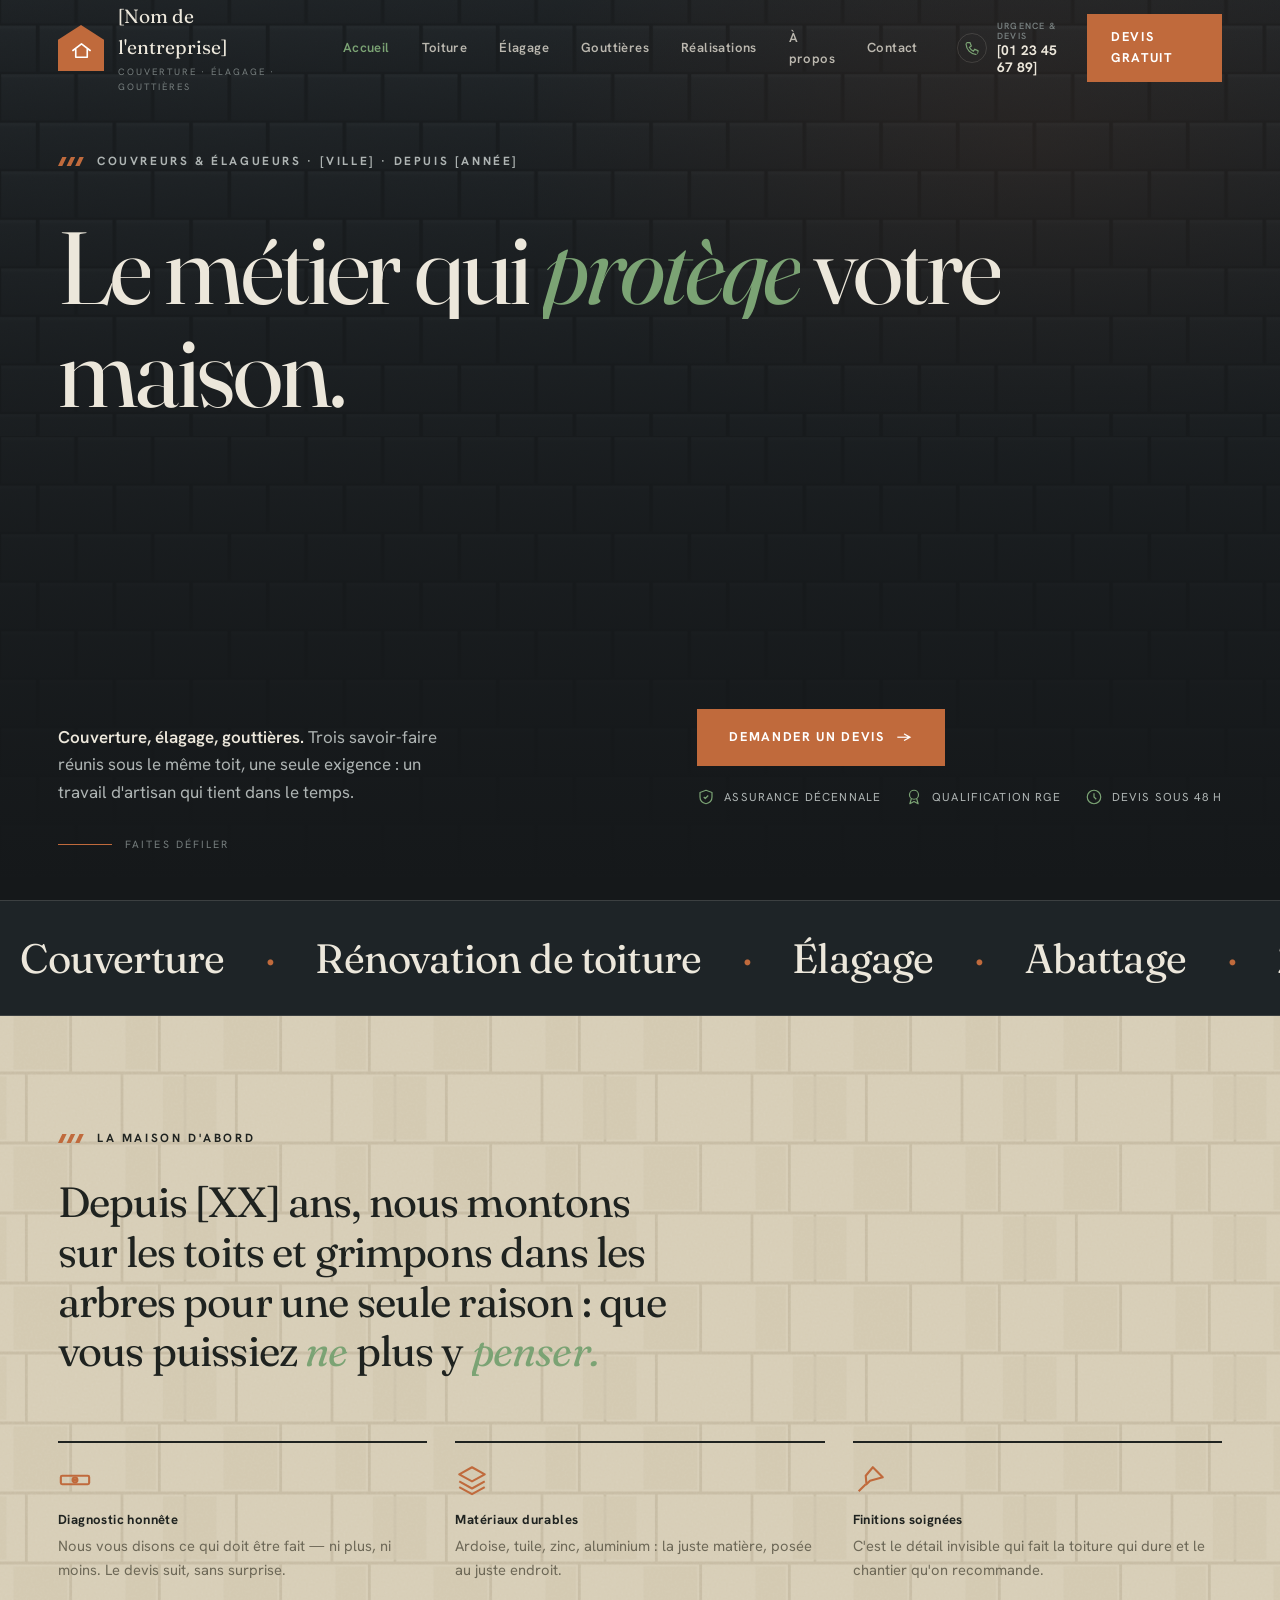
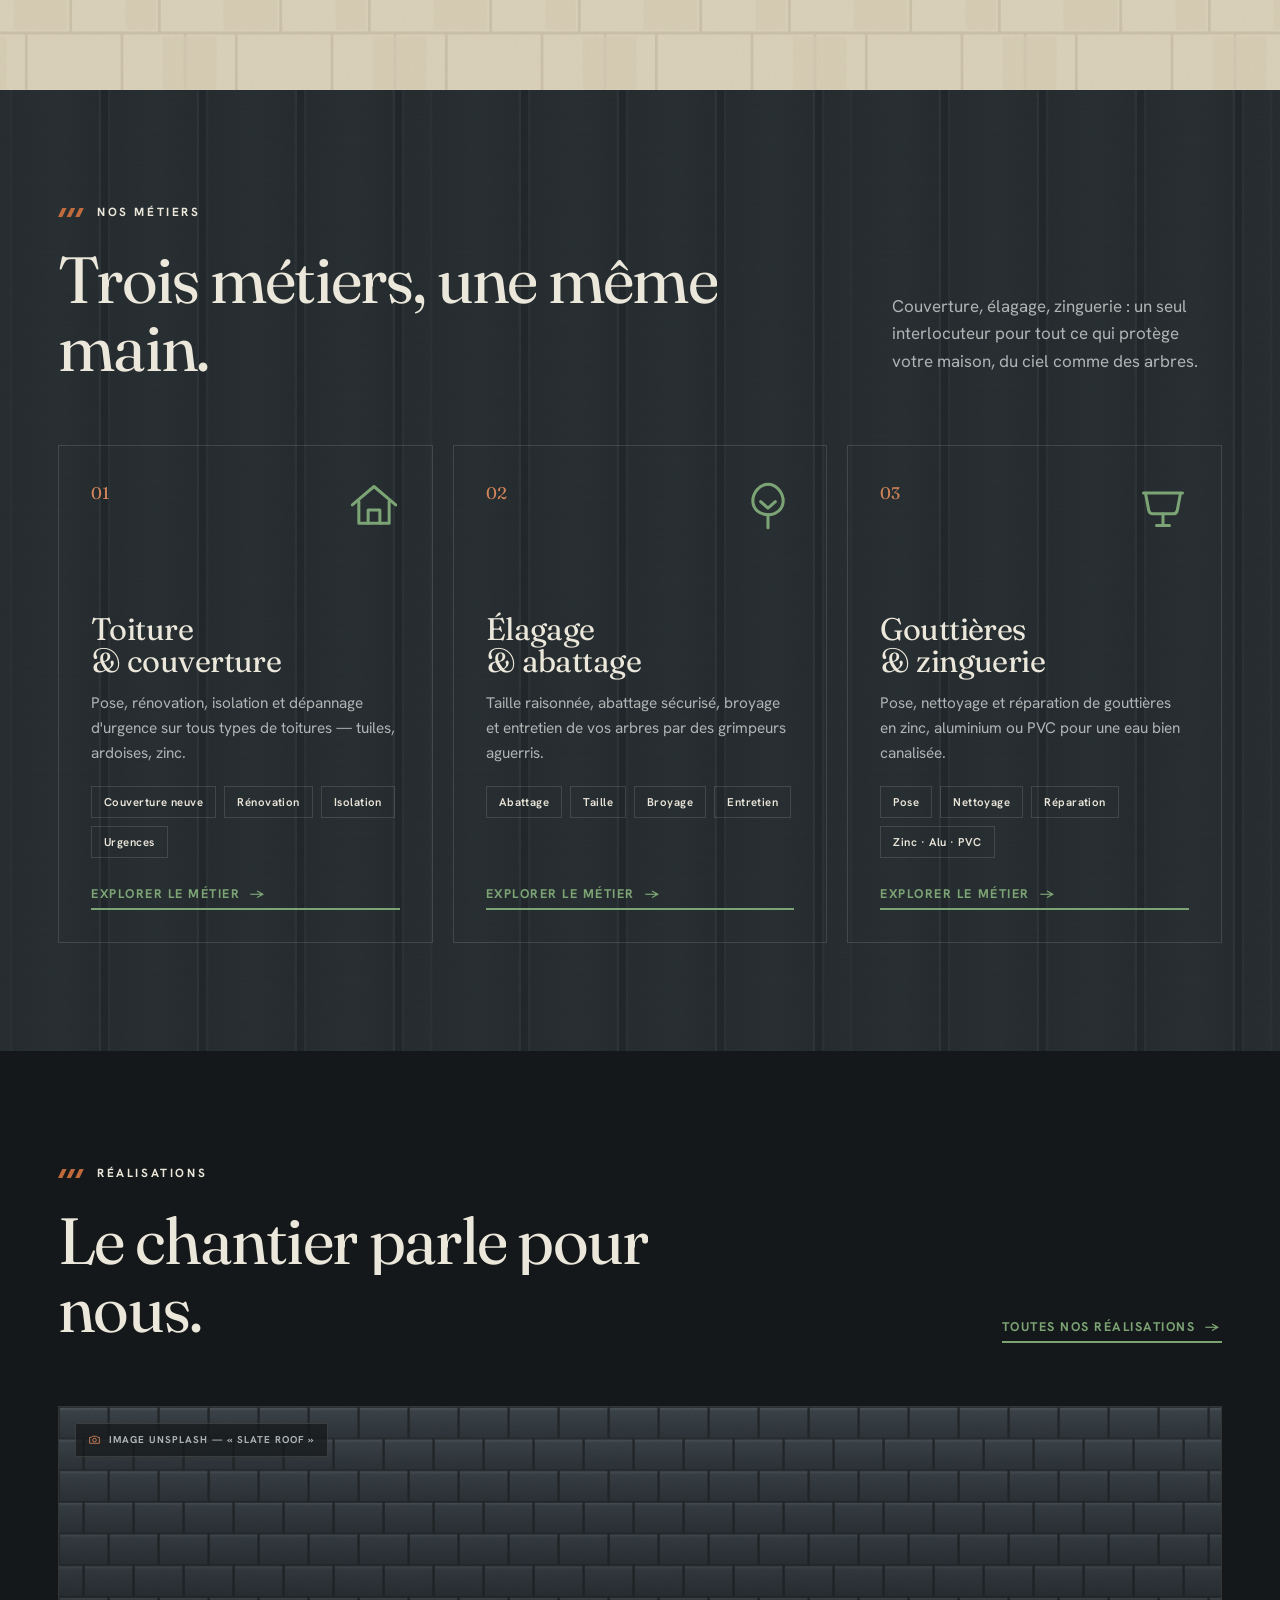
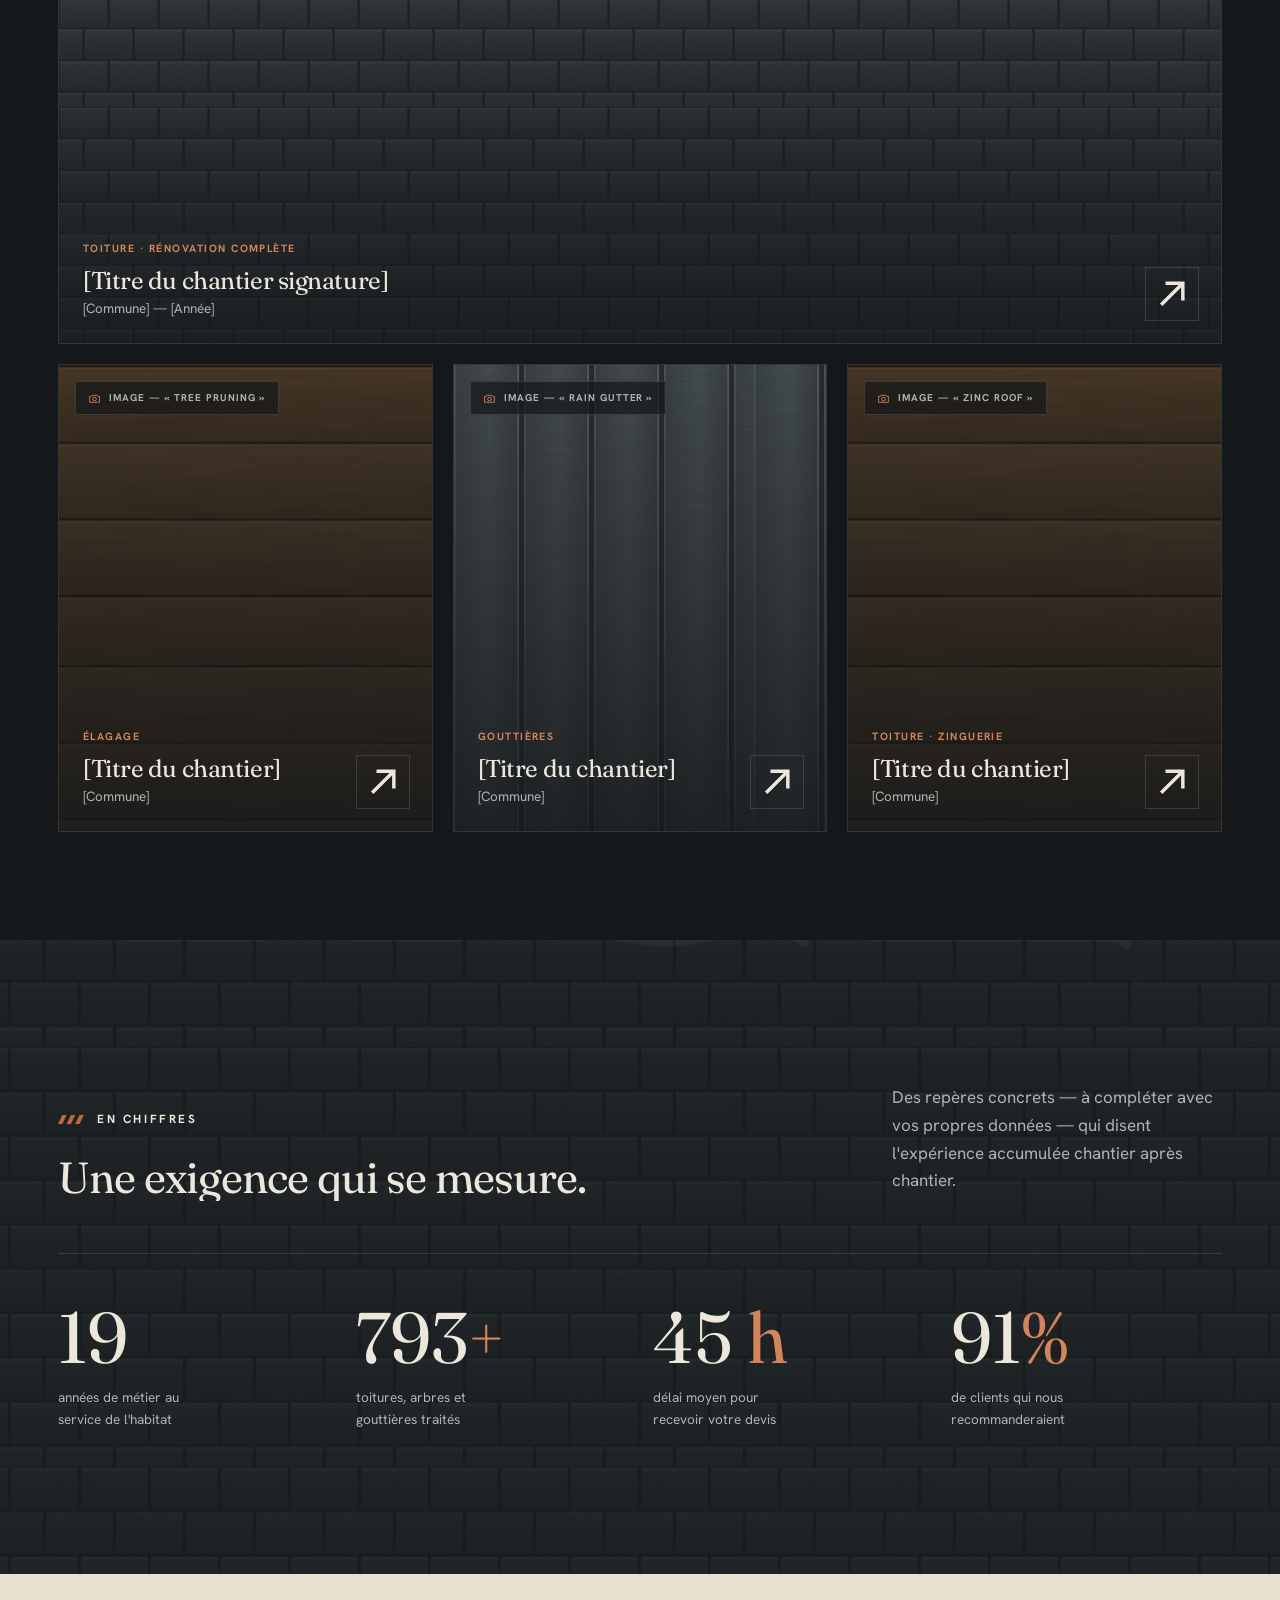
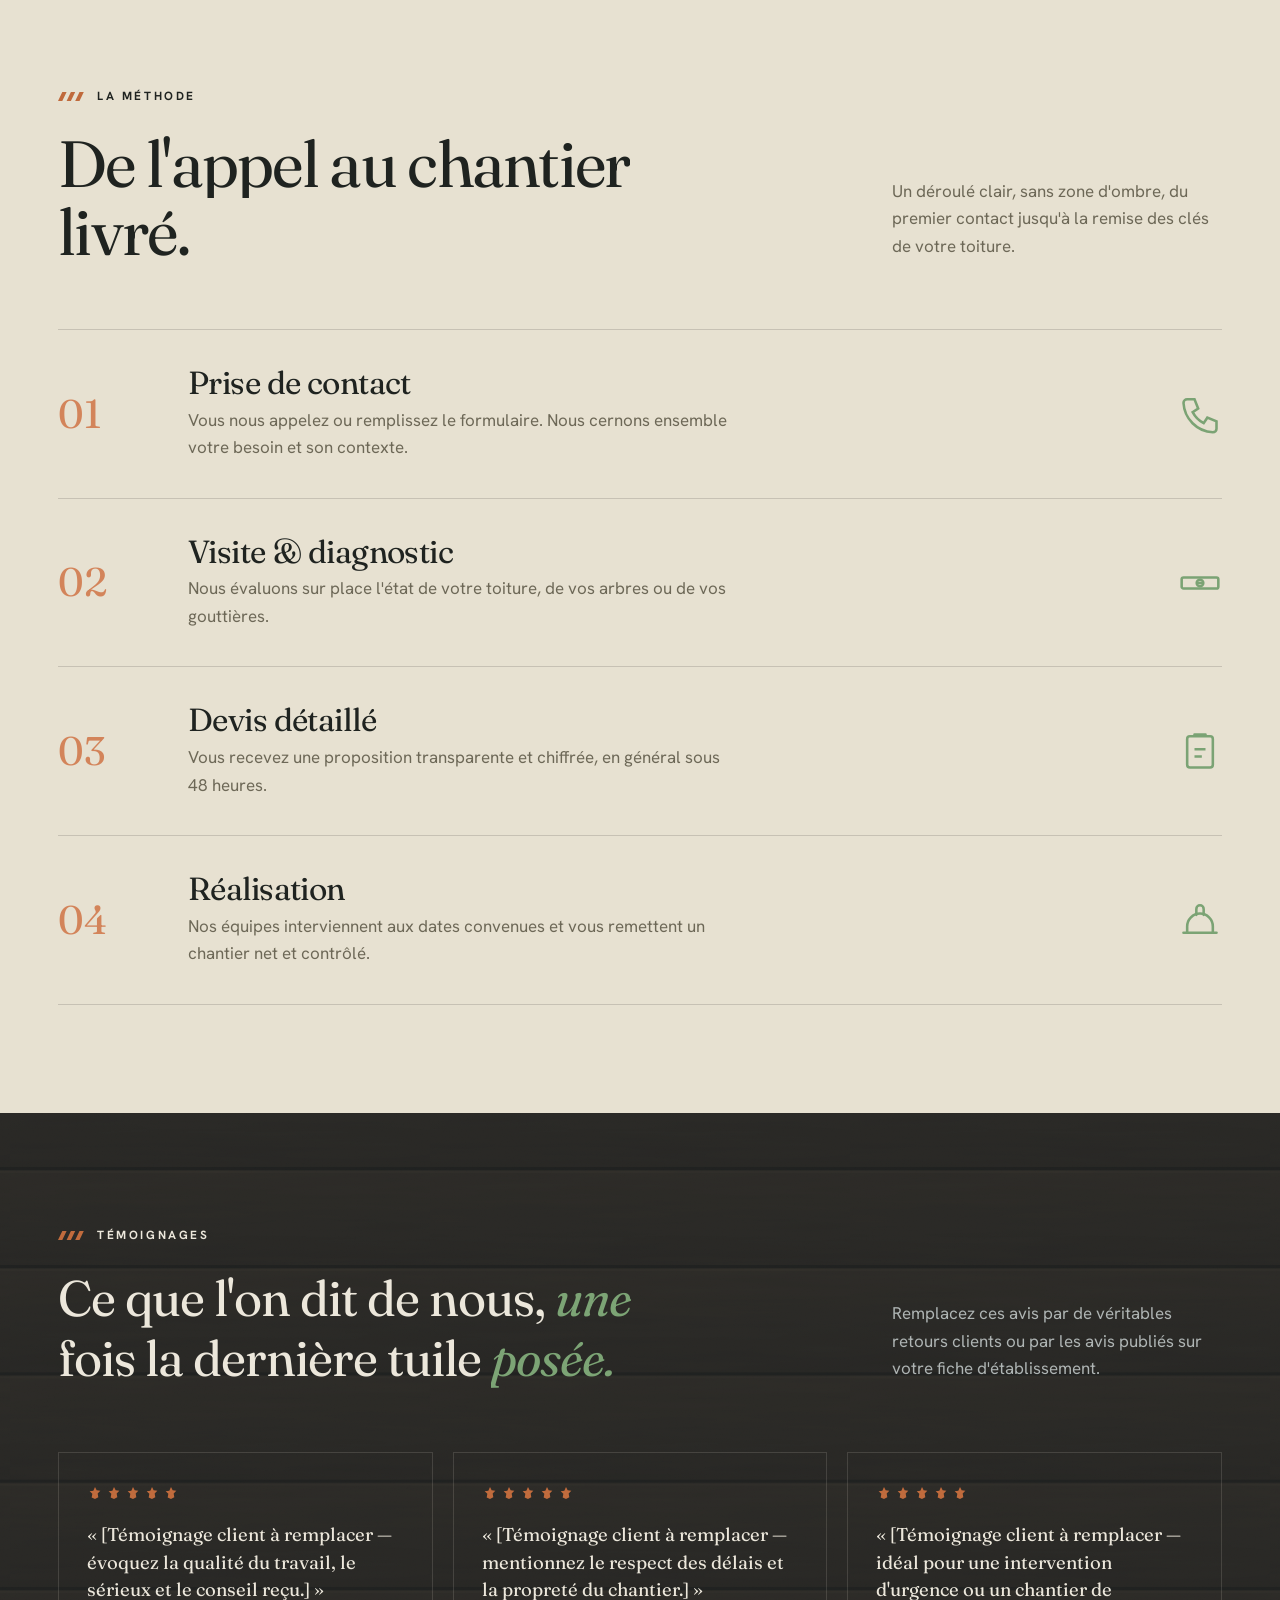
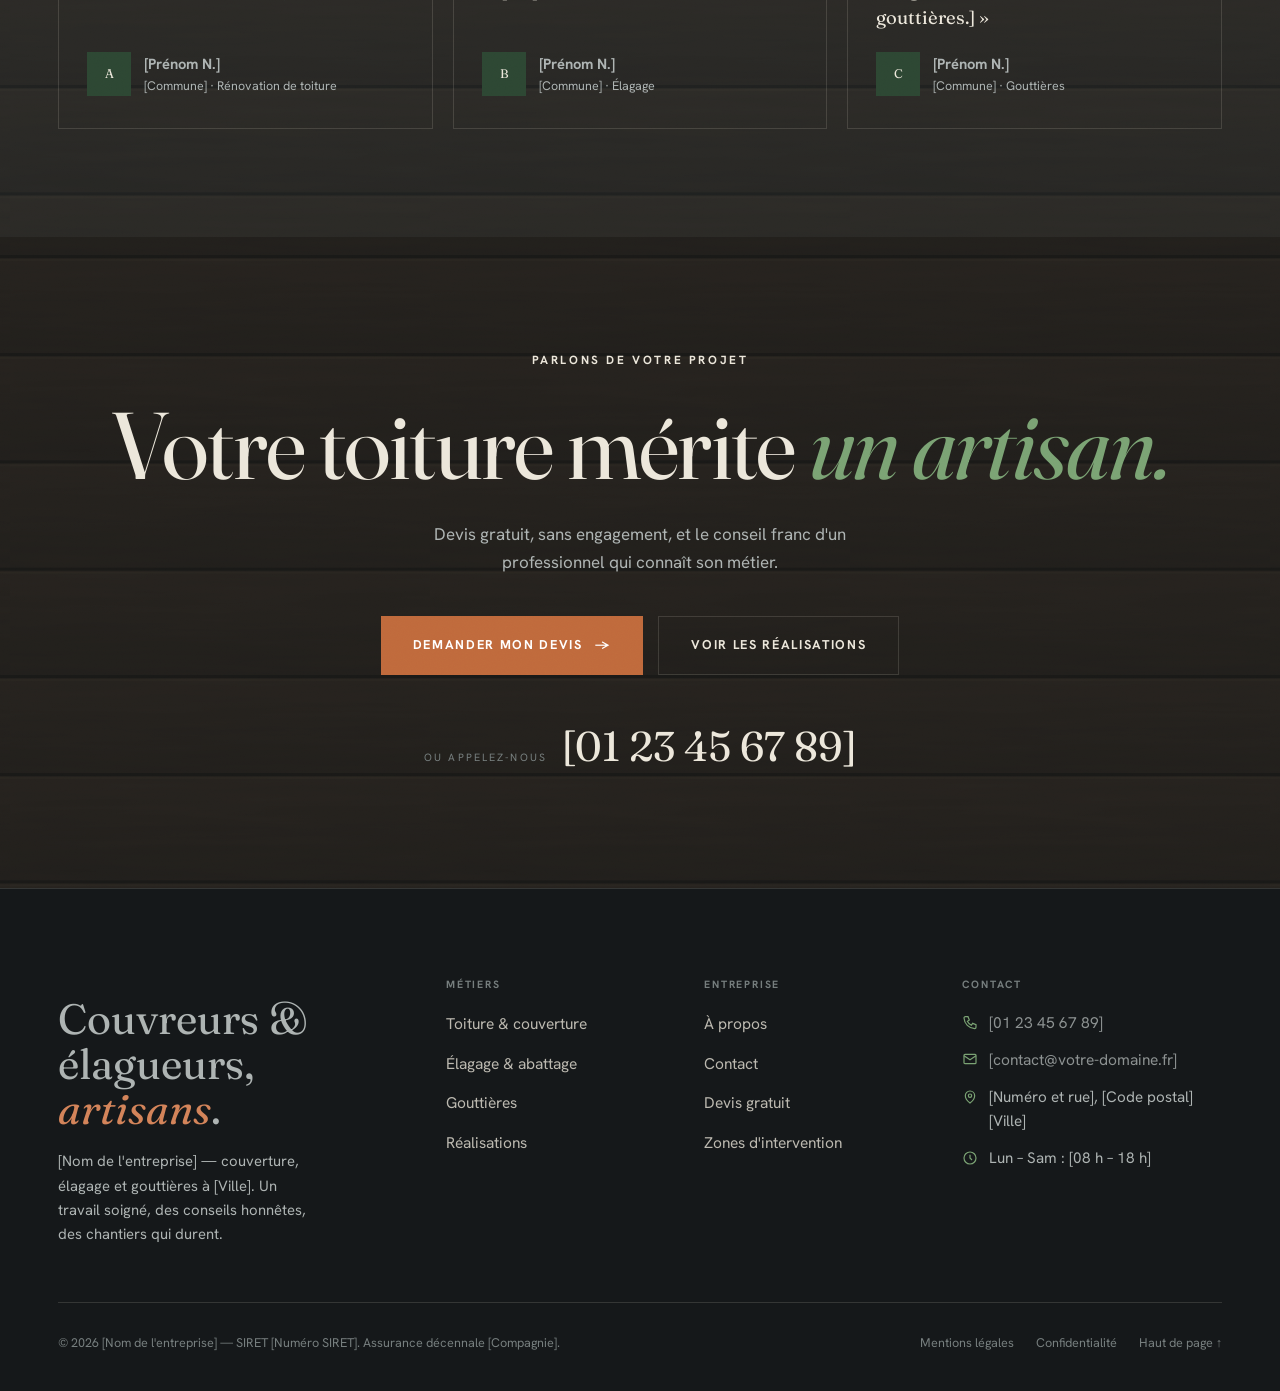
==== commit 57a2b3cb: "Identité métier : textures ardoise/zinc/bois/pierre, palette artisan Refonte de l'identité visuelle " ====
--- a/index.html
+++ b/index.html
@@ -3,20 +3,20 @@
 <head>
 <meta charset="UTF-8">
 <meta name="viewport" content="width=device-width, initial-scale=1">
-<title>[Nom de l'entreprise] — Couverture, Élagage & Gouttières d'exception à [Ville]</title>
+<title>[Nom de l'entreprise] — Couverture, Élagage & Gouttières à [Ville]</title>
 <meta name="description" content="Artisans couvreurs et élagueurs à [Ville]. Couverture, rénovation de toiture, élagage, abattage et gouttières zinc, aluminium ou PVC. Travail soigné, assurance décennale, devis gratuit sous 48 h.">
 <meta name="robots" content="index, follow">
 <link rel="canonical" href="https://www.[votre-domaine].fr/">
 <meta property="og:type" content="website">
 <meta property="og:title" content="[Nom de l'entreprise] — Couverture, Élagage & Gouttières">
-<meta property="og:description" content="Le savoir-faire qui protège votre maison. Couverture, élagage et gouttières par des artisans à [Ville].">
+<meta property="og:description" content="Le métier qui protège votre maison. Couverture, élagage et gouttières par des artisans à [Ville].">
 <meta property="og:locale" content="fr_FR">
 <meta property="og:url" content="https://www.[votre-domaine].fr/">
-<meta name="theme-color" content="#100e0b">
+<meta name="theme-color" content="#15181a">
 <link rel="icon" href="favicon.svg" type="image/svg+xml">
 <link rel="preconnect" href="https://fonts.googleapis.com">
 <link rel="preconnect" href="https://fonts.gstatic.com" crossorigin>
-<link href="https://fonts.googleapis.com/css2?family=Fraunces:ital,opsz,wght@0,9..144,300;0,9..144,400;0,9..144,500;1,9..144,300;1,9..144,400&family=Hanken+Grotesk:wght@400;500;600;700&display=swap" rel="stylesheet">
+<link href="https://fonts.googleapis.com/css2?family=Fraunces:ital,opsz,wght@0,9..144,400;0,9..144,500;1,9..144,400&family=Hanken+Grotesk:wght@400;500;600;700&display=swap" rel="stylesheet">
 <link rel="stylesheet" href="assets/css/styles.css">
 <script type="application/ld+json">
 {
@@ -29,19 +29,9 @@
   "email": "[contact@votre-domaine.fr]",
   "priceRange": "€€",
   "description": "Entreprise artisanale de couverture, d'élagage et de pose de gouttières. Assurance décennale, qualification RGE.",
-  "address": {
-    "@type": "PostalAddress",
-    "streetAddress": "[Numéro et rue]",
-    "addressLocality": "[Ville]",
-    "postalCode": "[Code postal]",
-    "addressCountry": "FR"
-  },
+  "address": { "@type": "PostalAddress", "streetAddress": "[Numéro et rue]", "addressLocality": "[Ville]", "postalCode": "[Code postal]", "addressCountry": "FR" },
   "geo": { "@type": "GeoCoordinates", "latitude": "[Latitude]", "longitude": "[Longitude]" },
-  "openingHoursSpecification": [{
-    "@type": "OpeningHoursSpecification",
-    "dayOfWeek": ["Monday","Tuesday","Wednesday","Thursday","Friday","Saturday"],
-    "opens": "[08:00]", "closes": "[18:00]"
-  }],
+  "openingHoursSpecification": [{ "@type": "OpeningHoursSpecification", "dayOfWeek": ["Monday","Tuesday","Wednesday","Thursday","Friday","Saturday"], "opens": "[08:00]", "closes": "[18:00]" }],
   "areaServed": ["[Ville 1]","[Ville 2]","[Ville 3]","[Département]"],
   "makesOffer": [
     { "@type": "Offer", "itemOffered": { "@type": "Service", "name": "Couverture et rénovation de toiture" } },
@@ -52,20 +42,13 @@
 </script>
 </head>
 <body>
-<div class="cursor-dot" aria-hidden="true"></div>
-<div class="cursor-ring" aria-hidden="true"></div>
 
 <!-- ===================== HEADER ===================== -->
 <header class="site-header">
   <div class="wrap wrap-wide header-inner">
     <a class="brand" href="index.html" aria-label="Accueil — [Nom de l'entreprise]">
-      <span class="brand-mark">
-        <svg viewBox="0 0 24 24" fill="none" stroke="currentColor" stroke-width="1.6" stroke-linejoin="round"><path d="M3 11 12 4l9 7"/><path d="M6 10v9h12v-9"/><path d="M12 19v-5"/></svg>
-      </span>
-      <span class="brand-name">
-        <strong>[Nom de l'entreprise]</strong>
-        <small>Couverture · Élagage · Gouttières</small>
-      </span>
+      <span class="brand-mark"><svg viewBox="0 0 24 24" fill="none" stroke="currentColor" stroke-width="1.7" stroke-linejoin="round" stroke-linecap="round"><path d="M3 12 12 5l9 7"/><path d="M6 11v8h12v-8"/></svg></span>
+      <span class="brand-name"><strong>[Nom de l'entreprise]</strong><small>Couverture · Élagage · Gouttières</small></span>
     </a>
     <nav class="nav-main" aria-label="Navigation principale">
       <a href="index.html" class="current" aria-current="page">Accueil</a>
@@ -78,17 +61,14 @@
     </nav>
     <div class="header-side">
       <a class="header-phone" href="tel:+33000000000">
-        <svg viewBox="0 0 24 24" fill="none" stroke="currentColor" stroke-width="2"><path d="M5 4h4l2 5-3 2a14 14 0 0 0 6 6l2-3 5 2v4a2 2 0 0 1-2 2A17 17 0 0 1 3 6a2 2 0 0 1 2-2Z"/></svg>
-        <span class="num-wrap"><span class="pre">Urgence &amp; devis</span>[01 23 45 67 89]</span>
-      </a>
-      <a href="contact.html#devis" class="btn btn-moss header-cta" data-magnetic><span>Devis gratuit</span></a>
-      <button class="nav-toggle" aria-label="Ouvrir le menu" aria-expanded="false">
-        <span></span><span></span><span></span>
-      </button>
+        <svg viewBox="0 0 24 24" fill="none" stroke="currentColor" stroke-width="1.8"><path d="M5 4h4l2 5-3 2a14 14 0 0 0 6 6l2-3 5 2v4a2 2 0 0 1-2 2A17 17 0 0 1 3 6a2 2 0 0 1 2-2Z"/></svg>
+        <span class="num-wrap"><span class="pre">Urgence &amp; devis</span><span class="num">[01 23 45 67 89]</span></span>
+      </a>
+      <a href="contact.html#devis" class="btn btn-rust header-cta"><span>Devis gratuit</span></a>
+      <button class="nav-toggle" aria-label="Ouvrir le menu" aria-expanded="false"><span></span><span></span><span></span></button>
     </div>
   </div>
 </header>
-
 <div class="nav-overlay" aria-hidden="true">
   <nav class="nav-overlay-links" aria-label="Navigation">
     <a href="index.html"><span class="idx">01</span>Accueil</a>
@@ -109,63 +89,66 @@
 <main>
 
 <!-- ===================== HERO ===================== -->
-<section class="hero grain">
-  <div class="hero-media" data-parallax="0.08"></div>
-  <div class="hero-photo" aria-hidden="true">
-    <span class="photo-tag">[ PHOTO HÉRO À REMPLACER ]<br>chantier signature, format portrait</span>
-  </div>
+<section class="hero">
+  <div class="hero-bg" data-parallax="0.06"></div>
+  <!-- PHOTO DU HERO : pour mettre une vraie photo (toiture, couvreur au travail…),
+       décommentez la ligne ci-dessous et collez une URL Unsplash dans src.
+       Recherche conseillée sur unsplash.com : « slate roof » ou « roofer at work ».
+  <img class="hero-img" src="[URL UNSPLASH — toiture / couvreur]" alt="Couvreur au travail sur une toiture en ardoise">
+  -->
+  <div class="hero-veil"></div>
   <div class="wrap wrap-wide hero-inner">
     <span class="over hero-eyebrow">Couvreurs &amp; élagueurs · [Ville] · depuis [année]</span>
-    <h1 class="display hero-title" data-split>Le savoir-faire qui *protège* votre maison.</h1>
+    <h1 class="display hero-title" data-split>Le métier qui *protège* votre maison.</h1>
     <div class="hero-foot">
-      <p><strong>Couverture, élagage, gouttières.</strong> Trois métiers réunis sous le même toit, une seule exigence : un travail d'artisan qui traverse les années.</p>
+      <p><strong>Couverture, élagage, gouttières.</strong> Trois savoir-faire réunis sous le même toit, une seule exigence : un travail d'artisan qui tient dans le temps.</p>
       <div class="hero-cta-row">
-        <a href="contact.html#devis" class="btn btn-moss" data-magnetic><span>Demander un devis</span><span class="ar">→</span></a>
+        <a href="contact.html#devis" class="btn btn-rust"><span>Demander un devis</span><span class="ar">→</span></a>
         <div class="hero-trust">
-          <span>Assurance décennale</span>
-          <span>Qualification RGE</span>
-          <span>Devis sous 48 h</span>
+          <span><svg viewBox="0 0 24 24" fill="none" stroke="currentColor" stroke-width="1.6" stroke-linejoin="round"><path d="M12 3 4 6v6c0 5 3.5 8 8 9 4.5-1 8-4 8-9V6Z"/><path d="m9 12 2 2 4-4"/></svg> Assurance décennale</span>
+          <span><svg viewBox="0 0 24 24" fill="none" stroke="currentColor" stroke-width="1.6" stroke-linejoin="round"><circle cx="12" cy="9" r="6"/><path d="m8.5 14-2 7 5.5-3 5.5 3-2-7"/></svg> Qualification RGE</span>
+          <span><svg viewBox="0 0 24 24" fill="none" stroke="currentColor" stroke-width="1.6"><circle cx="12" cy="12" r="9"/><path d="M12 7v5l3 3"/></svg> Devis sous 48 h</span>
         </div>
       </div>
     </div>
   </div>
-  <div class="wrap wrap-wide">
-    <span class="hero-scroll"><span class="line"></span> Faites défiler</span>
-  </div>
+  <div class="wrap wrap-wide"><span class="hero-scroll"><span class="line"></span> Faites défiler</span></div>
 </section>
 
 <!-- ===================== MARQUEE ===================== -->
 <div class="marquee" aria-hidden="true">
   <div class="marquee-track">
-    <span>Toiture <em>&amp;</em> couverture</span><span class="star">✦</span>
-    <span>Élagage <em>&amp;</em> abattage</span><span class="star">✦</span>
-    <span>Gouttières <em>&amp;</em> zinguerie</span><span class="star">✦</span>
-    <span>Rénovation</span><span class="star">✦</span>
-    <span>Isolation</span><span class="star">✦</span>
-    <span>Urgences</span><span class="star">✦</span>
+    <span>Couverture</span><span class="sep">·</span>
+    <span>Rénovation de toiture</span><span class="sep">·</span>
+    <span>Élagage</span><span class="sep">·</span>
+    <span>Abattage</span><span class="sep">·</span>
+    <span>Zinguerie</span><span class="sep">·</span>
+    <span>Gouttières</span><span class="sep">·</span>
+    <span>Isolation</span><span class="sep">·</span>
+    <span>Urgences</span><span class="sep">·</span>
   </div>
 </div>
 
 <!-- ===================== MANIFESTO ===================== -->
-<section class="section bg-cream">
+<section class="section bg-stone tex tex-stone">
   <div class="wrap manifesto-grid">
     <div>
-      <span class="over accent" data-reveal>La maison d'abord</span>
-      <p class="manifesto-statement" data-split data-delay="1" style="margin-top:28px">Depuis [XX] ans, nous montons sur les toits et grimpons dans les arbres pour une seule raison : que vous puissiez *ne plus y penser.*</p>
+      <span class="over" data-reveal>La maison d'abord</span>
+      <p class="manifesto-statement" data-split data-delay="1" style="margin-top:26px">Depuis [XX] ans, nous montons sur les toits et grimpons dans les arbres pour une seule raison : que vous puissiez *ne plus y penser.*</p>
     </div>
     <div class="manifesto-side">
       <div class="mini" data-reveal>
-        <div class="num">01</div>
+        <span class="mini-ico"><svg viewBox="0 0 24 24" fill="none" stroke="currentColor" stroke-width="1.5" stroke-linejoin="round"><rect x="2" y="9" width="20" height="6" rx="1"/><circle cx="12" cy="12" r="1.7"/><path d="M10.3 12h3.4"/></svg></span>
         <h4>Diagnostic honnête</h4>
         <p>Nous vous disons ce qui doit être fait — ni plus, ni moins. Le devis suit, sans surprise.</p>
       </div>
       <div class="mini" data-reveal data-delay="1">
-        <div class="num">02</div>
+        <span class="mini-ico"><svg viewBox="0 0 24 24" fill="none" stroke="currentColor" stroke-width="1.5" stroke-linejoin="round"><path d="M12 3 3 8l9 5 9-5Z"/><path d="m3 13 9 5 9-5M3 17l9 5 9-5"/></svg></span>
         <h4>Matériaux durables</h4>
-        <p>Tuile, ardoise, zinc, aluminium : la juste matière, posée au juste endroit.</p>
+        <p>Ardoise, tuile, zinc, aluminium : la juste matière, posée au juste endroit.</p>
       </div>
       <div class="mini" data-reveal data-delay="2">
-        <div class="num">03</div>
+        <span class="mini-ico"><svg viewBox="0 0 24 24" fill="none" stroke="currentColor" stroke-width="1.5" stroke-linejoin="round"><path d="m14 3 7 7-9 2.5L9.5 15 9 9z"/><path d="M9 15 4 20"/></svg></span>
         <h4>Finitions soignées</h4>
         <p>C'est le détail invisible qui fait la toiture qui dure et le chantier qu'on recommande.</p>
       </div>
@@ -174,11 +157,11 @@
 </section>
 
 <!-- ===================== SERVICES ===================== -->
-<section class="section bg-noir grain" id="services">
+<section class="section bg-anthra tex tex-zinc grain" id="services">
   <div class="wrap wrap-wide">
     <div class="sec-head">
       <div class="st-left">
-        <span class="over accent" data-reveal>Nos métiers</span>
+        <span class="over" data-reveal>Nos métiers</span>
         <h2 class="h-xl" data-split data-delay="1">Trois métiers, une même main.</h2>
       </div>
       <p class="st-right mut" data-reveal data-delay="2">Couverture, élagage, zinguerie : un seul interlocuteur pour tout ce qui protège votre maison, du ciel comme des arbres.</p>
@@ -187,92 +170,71 @@
       <article class="svc" data-reveal>
         <div class="svc-top">
           <span class="svc-idx">01</span>
-          <span class="svc-ico"><svg viewBox="0 0 24 24" fill="none" stroke="currentColor" stroke-width="1.4" stroke-linejoin="round"><path d="M2 11 12 3l10 8"/><path d="M5 9.5V20h14V9.5"/><path d="M10 20v-6h4v6"/></svg></span>
+          <span class="svc-ico"><svg viewBox="0 0 24 24" fill="none" stroke="currentColor" stroke-width="1.4" stroke-linejoin="round" stroke-linecap="round"><path d="M2 11.5 12 3l10 8.5"/><path d="M5 9.8V20h14V9.8"/><path d="M9.3 20v-6.2h5.4V20"/></svg></span>
         </div>
         <h3>Toiture<br>&amp; couverture</h3>
         <p>Pose, rénovation, isolation et dépannage d'urgence sur tous types de toitures — tuiles, ardoises, zinc.</p>
-        <ul class="svc-tags">
-          <li>Couverture neuve</li><li>Rénovation</li><li>Isolation</li><li>Urgences</li>
-        </ul>
-        <a href="toiture.html" class="ulink svc-link">Explorer<span class="ar">→</span></a>
+        <ul class="svc-tags"><li>Couverture neuve</li><li>Rénovation</li><li>Isolation</li><li>Urgences</li></ul>
+        <a href="toiture.html" class="ulink svc-link">Explorer le métier<span class="ar">→</span></a>
       </article>
       <article class="svc" data-reveal data-delay="1">
         <div class="svc-top">
           <span class="svc-idx">02</span>
-          <span class="svc-ico"><svg viewBox="0 0 24 24" fill="none" stroke="currentColor" stroke-width="1.4" stroke-linejoin="round"><path d="M12 22v-7"/><path d="M12 15c-4.4 0-8-3-8-7.2C4 4.4 7.6 2 12 2s8 2.4 8 5.8C20 12 16.4 15 12 15Z"/><path d="m9 11 3 3 3-3"/></svg></span>
+          <span class="svc-ico"><svg viewBox="0 0 24 24" fill="none" stroke="currentColor" stroke-width="1.4" stroke-linejoin="round" stroke-linecap="round"><path d="M12 22v-6"/><path d="M12 16c-3.9 0-7-2.7-7-6.3C5 5.9 8.1 2 12 2s7 3.9 7 7.7C19 13.3 15.9 16 12 16Z"/><path d="m8.6 10 3.4 3 3.4-3"/></svg></span>
         </div>
         <h3>Élagage<br>&amp; abattage</h3>
         <p>Taille raisonnée, abattage sécurisé, broyage et entretien de vos arbres par des grimpeurs aguerris.</p>
-        <ul class="svc-tags">
-          <li>Abattage</li><li>Taille</li><li>Broyage</li><li>Entretien</li>
-        </ul>
-        <a href="elagage.html" class="ulink svc-link">Explorer<span class="ar">→</span></a>
+        <ul class="svc-tags"><li>Abattage</li><li>Taille</li><li>Broyage</li><li>Entretien</li></ul>
+        <a href="elagage.html" class="ulink svc-link">Explorer le métier<span class="ar">→</span></a>
       </article>
       <article class="svc" data-reveal data-delay="2">
         <div class="svc-top">
           <span class="svc-idx">03</span>
-          <span class="svc-ico"><svg viewBox="0 0 24 24" fill="none" stroke="currentColor" stroke-width="1.4" stroke-linejoin="round"><path d="M3 7h18l-1.5 7H4.5Z"/><path d="M8 14v3.5a2.5 2.5 0 0 0 5 0"/><path d="M3 7 5 4h14l2 3"/></svg></span>
+          <span class="svc-ico"><svg viewBox="0 0 24 24" fill="none" stroke="currentColor" stroke-width="1.4" stroke-linejoin="round" stroke-linecap="round"><path d="M3 6h18"/><path d="M4 6.5 5.4 14a2 2 0 0 0 2 1.6h9.2a2 2 0 0 0 2-1.6L20 6.5"/><path d="M12 15.6V21M9 21h6"/></svg></span>
         </div>
         <h3>Gouttières<br>&amp; zinguerie</h3>
         <p>Pose, nettoyage et réparation de gouttières en zinc, aluminium ou PVC pour une eau bien canalisée.</p>
-        <ul class="svc-tags">
-          <li>Pose</li><li>Nettoyage</li><li>Réparation</li><li>Zinc · Alu · PVC</li>
-        </ul>
-        <a href="gouttieres.html" class="ulink svc-link">Explorer<span class="ar">→</span></a>
+        <ul class="svc-tags"><li>Pose</li><li>Nettoyage</li><li>Réparation</li><li>Zinc · Alu · PVC</li></ul>
+        <a href="gouttieres.html" class="ulink svc-link">Explorer le métier<span class="ar">→</span></a>
       </article>
     </div>
   </div>
 </section>
 
 <!-- ===================== RÉALISATIONS ===================== -->
-<section class="section bg-cream">
+<section class="section bg-noir">
   <div class="wrap wrap-wide">
     <div class="sec-head">
       <div class="st-left">
-        <span class="over accent" data-reveal>Réalisations</span>
+        <span class="over" data-reveal>Réalisations</span>
         <h2 class="h-xl" data-split data-delay="1">Le chantier parle pour nous.</h2>
       </div>
-      <a href="realisations.html" class="ulink" data-reveal data-delay="2" style="color:var(--moss-d)">Toutes nos réalisations<span class="ar">→</span></a>
+      <a href="realisations.html" class="ulink accent" data-reveal data-delay="2">Toutes nos réalisations<span class="ar">→</span></a>
     </div>
     <div class="gal-grid">
-      <a href="realisations.html" class="gal-item g-feat" data-reveal data-cursor>
+      <a href="realisations.html" class="gal-item g-feat">
         <span class="gal-photo"></span>
-        <span class="gal-ph-tag">[ PHOTO AVANT / APRÈS ]</span>
-        <span class="gal-meta">
-          <span class="tag">Toiture · Rénovation complète</span>
-          <h3>[Titre du chantier signature]</h3>
-          <span class="loc">[Commune] — [Année]</span>
-        </span>
+        <!-- PHOTO : remplacez .gal-photo par <img class="gal-img" src="[URL UNSPLASH]" alt="…"> — recherche : « slate roof renovation » -->
+        <span class="gal-tag"><svg viewBox="0 0 24 24" fill="none" stroke="currentColor" stroke-width="1.6" stroke-linejoin="round"><path d="M3 8h3.5L8 6h8l1.5 2H21v11H3z"/><circle cx="12" cy="13" r="3.4"/></svg> Image Unsplash — « slate roof »</span>
+        <span class="gal-meta"><span class="tag">Toiture · Rénovation complète</span><h3>[Titre du chantier signature]</h3><span class="loc">[Commune] — [Année]</span></span>
         <span class="gal-badge"><svg viewBox="0 0 24 24" fill="none" stroke="currentColor" stroke-width="1.6"><path d="M7 17 17 7M9 7h8v8"/></svg></span>
       </a>
-      <a href="realisations.html" class="gal-item g-3" data-reveal data-cursor>
+      <a href="realisations.html" class="gal-item g-3">
         <span class="gal-photo"></span>
-        <span class="gal-ph-tag">[ PHOTO ]</span>
-        <span class="gal-meta">
-          <span class="tag">Élagage</span>
-          <h3>[Titre du chantier]</h3>
-          <span class="loc">[Commune]</span>
-        </span>
+        <span class="gal-tag"><svg viewBox="0 0 24 24" fill="none" stroke="currentColor" stroke-width="1.6" stroke-linejoin="round"><path d="M3 8h3.5L8 6h8l1.5 2H21v11H3z"/><circle cx="12" cy="13" r="3.4"/></svg> Image — « tree pruning »</span>
+        <span class="gal-meta"><span class="tag">Élagage</span><h3>[Titre du chantier]</h3><span class="loc">[Commune]</span></span>
         <span class="gal-badge"><svg viewBox="0 0 24 24" fill="none" stroke="currentColor" stroke-width="1.6"><path d="M7 17 17 7M9 7h8v8"/></svg></span>
       </a>
-      <a href="realisations.html" class="gal-item g-3" data-reveal data-delay="1" data-cursor>
+      <a href="realisations.html" class="gal-item g-3">
         <span class="gal-photo"></span>
-        <span class="gal-ph-tag">[ PHOTO ]</span>
-        <span class="gal-meta">
-          <span class="tag">Gouttières</span>
-          <h3>[Titre du chantier]</h3>
-          <span class="loc">[Commune]</span>
-        </span>
+        <span class="gal-tag"><svg viewBox="0 0 24 24" fill="none" stroke="currentColor" stroke-width="1.6" stroke-linejoin="round"><path d="M3 8h3.5L8 6h8l1.5 2H21v11H3z"/><circle cx="12" cy="13" r="3.4"/></svg> Image — « rain gutter »</span>
+        <span class="gal-meta"><span class="tag">Gouttières</span><h3>[Titre du chantier]</h3><span class="loc">[Commune]</span></span>
         <span class="gal-badge"><svg viewBox="0 0 24 24" fill="none" stroke="currentColor" stroke-width="1.6"><path d="M7 17 17 7M9 7h8v8"/></svg></span>
       </a>
-      <a href="realisations.html" class="gal-item g-3" data-reveal data-delay="2" data-cursor>
+      <a href="realisations.html" class="gal-item g-3">
         <span class="gal-photo"></span>
-        <span class="gal-ph-tag">[ PHOTO ]</span>
-        <span class="gal-meta">
-          <span class="tag">Toiture · Zinguerie</span>
-          <h3>[Titre du chantier]</h3>
-          <span class="loc">[Commune]</span>
-        </span>
+        <span class="gal-tag"><svg viewBox="0 0 24 24" fill="none" stroke="currentColor" stroke-width="1.6" stroke-linejoin="round"><path d="M3 8h3.5L8 6h8l1.5 2H21v11H3z"/><circle cx="12" cy="13" r="3.4"/></svg> Image — « zinc roof »</span>
+        <span class="gal-meta"><span class="tag">Toiture · Zinguerie</span><h3>[Titre du chantier]</h3><span class="loc">[Commune]</span></span>
         <span class="gal-badge"><svg viewBox="0 0 24 24" fill="none" stroke="currentColor" stroke-width="1.6"><path d="M7 17 17 7M9 7h8v8"/></svg></span>
       </a>
     </div>
@@ -280,43 +242,31 @@
 </section>
 
 <!-- ===================== PARALLAX STATS ===================== -->
-<section class="px-section bg-noir grain">
+<section class="px-section bg-noir tex tex-slate grain">
   <div class="px-bg" data-parallax="0.12" aria-hidden="true">RGE</div>
   <div class="wrap wrap-wide px-inner">
-    <div class="sec-head" style="margin-bottom:56px">
-      <div class="st-left">
-        <span class="over accent" data-reveal>En chiffres</span>
+    <div class="sec-head" style="margin-bottom:52px">
+      <div class="st-left">
+        <span class="over" data-reveal>En chiffres</span>
         <h2 class="h-lg" data-split data-delay="1">Une exigence qui se mesure.</h2>
       </div>
       <p class="st-right mut" data-reveal data-delay="2">Des repères concrets — à compléter avec vos propres données — qui disent l'expérience accumulée chantier après chantier.</p>
     </div>
     <div class="stats-row">
-      <div class="stat" data-reveal>
-        <div class="stat-n"><span data-count="20">0</span></div>
-        <div class="stat-l">années de métier au service de l'habitat</div>
-      </div>
-      <div class="stat" data-reveal data-delay="1">
-        <div class="stat-n"><span data-count="850">0</span><span class="u">+</span></div>
-        <div class="stat-l">toitures, arbres et gouttières traités</div>
-      </div>
-      <div class="stat" data-reveal data-delay="2">
-        <div class="stat-n"><span data-count="48">0</span><span class="u"> h</span></div>
-        <div class="stat-l">délai moyen pour recevoir votre devis</div>
-      </div>
-      <div class="stat" data-reveal data-delay="3">
-        <div class="stat-n"><span data-count="98">0</span><span class="u">%</span></div>
-        <div class="stat-l">de clients qui nous recommanderaient</div>
-      </div>
+      <div class="stat" data-reveal><div class="stat-n"><span data-count="20">0</span></div><div class="stat-l">années de métier au service de l'habitat</div></div>
+      <div class="stat" data-reveal data-delay="1"><div class="stat-n"><span data-count="850">0</span><span class="u">+</span></div><div class="stat-l">toitures, arbres et gouttières traités</div></div>
+      <div class="stat" data-reveal data-delay="2"><div class="stat-n"><span data-count="48">0</span><span class="u"> h</span></div><div class="stat-l">délai moyen pour recevoir votre devis</div></div>
+      <div class="stat" data-reveal data-delay="3"><div class="stat-n"><span data-count="98">0</span><span class="u">%</span></div><div class="stat-l">de clients qui nous recommanderaient</div></div>
     </div>
   </div>
 </section>
 
 <!-- ===================== PROCESS ===================== -->
-<section class="section bg-cream">
+<section class="section bg-stone tex tex-stone">
   <div class="wrap wrap-wide">
     <div class="sec-head">
       <div class="st-left">
-        <span class="over accent" data-reveal>La méthode</span>
+        <span class="over" data-reveal>La méthode</span>
         <h2 class="h-xl" data-split data-delay="1">De l'appel au chantier livré.</h2>
       </div>
       <p class="st-right mut" data-reveal data-delay="2">Un déroulé clair, sans zone d'ombre, du premier contact jusqu'à la remise des clés de votre toiture.</p>
@@ -324,69 +274,51 @@
     <div class="steps">
       <div class="step" data-reveal>
         <span class="s-num">01</span>
-        <div class="s-body"><h3>Prise de contact</h3><p>Vous nous appelez ou remplissez le formulaire. Nous cernons ensemble votre besoin et le contexte.</p></div>
-        <span class="s-ico"><svg viewBox="0 0 24 24" fill="none" stroke="currentColor" stroke-width="1.3"><path d="M5 4h4l2 5-3 2a14 14 0 0 0 6 6l2-3 5 2v4a2 2 0 0 1-2 2A17 17 0 0 1 3 6a2 2 0 0 1 2-2Z"/></svg></span>
+        <div class="s-body"><h3>Prise de contact</h3><p>Vous nous appelez ou remplissez le formulaire. Nous cernons ensemble votre besoin et son contexte.</p></div>
+        <span class="s-ico"><svg viewBox="0 0 24 24" fill="none" stroke="currentColor" stroke-width="1.4"><path d="M5 4h4l2 5-3 2a14 14 0 0 0 6 6l2-3 5 2v4a2 2 0 0 1-2 2A17 17 0 0 1 3 6a2 2 0 0 1 2-2Z"/></svg></span>
       </div>
       <div class="step" data-reveal>
         <span class="s-num">02</span>
         <div class="s-body"><h3>Visite &amp; diagnostic</h3><p>Nous évaluons sur place l'état de votre toiture, de vos arbres ou de vos gouttières.</p></div>
-        <span class="s-ico"><svg viewBox="0 0 24 24" fill="none" stroke="currentColor" stroke-width="1.3"><circle cx="11" cy="11" r="7"/><path d="m20 20-4.3-4.3"/></svg></span>
+        <span class="s-ico"><svg viewBox="0 0 24 24" fill="none" stroke="currentColor" stroke-width="1.4" stroke-linejoin="round"><rect x="2" y="9" width="20" height="6" rx="1"/><circle cx="12" cy="12" r="1.8"/><path d="M10.2 12h3.6"/></svg></span>
       </div>
       <div class="step" data-reveal>
         <span class="s-num">03</span>
         <div class="s-body"><h3>Devis détaillé</h3><p>Vous recevez une proposition transparente et chiffrée, en général sous 48 heures.</p></div>
-        <span class="s-ico"><svg viewBox="0 0 24 24" fill="none" stroke="currentColor" stroke-width="1.3"><path d="M6 3h9l4 4v14H6Z"/><path d="M14 3v5h5M9 13h7M9 17h7"/></svg></span>
+        <span class="s-ico"><svg viewBox="0 0 24 24" fill="none" stroke="currentColor" stroke-width="1.4" stroke-linejoin="round"><rect x="5" y="4" width="14" height="17" rx="1.5"/><path d="M9 4V3h6v1M9 11h6M9 15h4"/></svg></span>
       </div>
       <div class="step" data-reveal>
         <span class="s-num">04</span>
         <div class="s-body"><h3>Réalisation</h3><p>Nos équipes interviennent aux dates convenues et vous remettent un chantier net et contrôlé.</p></div>
-        <span class="s-ico"><svg viewBox="0 0 24 24" fill="none" stroke="currentColor" stroke-width="1.3"><path d="m4 13 5 5L20 6"/></svg></span>
+        <span class="s-ico"><svg viewBox="0 0 24 24" fill="none" stroke="currentColor" stroke-width="1.4" stroke-linejoin="round" stroke-linecap="round"><path d="M3 19h18"/><path d="M5 19v-3.5A7 7 0 0 1 19 15.5V19"/><path d="M10 9.2V6a2 2 0 0 1 4 0v3.2"/></svg></span>
       </div>
     </div>
   </div>
 </section>
 
 <!-- ===================== TÉMOIGNAGES ===================== -->
-<section class="section bg-noir2 grain">
+<section class="section bg-anthra tex tex-wood grain">
   <div class="wrap wrap-wide">
     <div class="sec-head">
       <div class="st-left">
-        <span class="over accent" data-reveal>Témoignages</span>
+        <span class="over" data-reveal>Témoignages</span>
         <p class="quote-lead" data-split data-delay="1">Ce que l'on dit de nous, *une fois la dernière tuile posée.*</p>
       </div>
       <p class="st-right mut" data-reveal data-delay="2">Remplacez ces avis par de véritables retours clients ou par les avis publiés sur votre fiche d'établissement.</p>
     </div>
     <div class="quotes">
       <figure class="quote" data-reveal>
-        <div class="stars" aria-label="5 sur 5">
-          <svg viewBox="0 0 24 24" fill="currentColor"><path d="m12 3 2.5 5 5.5.8-4 3.9 1 5.5L12 21l-5-2.3 1-5.5-4-3.9 5.5-.8Z"/></svg>
-          <svg viewBox="0 0 24 24" fill="currentColor"><path d="m12 3 2.5 5 5.5.8-4 3.9 1 5.5L12 21l-5-2.3 1-5.5-4-3.9 5.5-.8Z"/></svg>
-          <svg viewBox="0 0 24 24" fill="currentColor"><path d="m12 3 2.5 5 5.5.8-4 3.9 1 5.5L12 21l-5-2.3 1-5.5-4-3.9 5.5-.8Z"/></svg>
-          <svg viewBox="0 0 24 24" fill="currentColor"><path d="m12 3 2.5 5 5.5.8-4 3.9 1 5.5L12 21l-5-2.3 1-5.5-4-3.9 5.5-.8Z"/></svg>
-          <svg viewBox="0 0 24 24" fill="currentColor"><path d="m12 3 2.5 5 5.5.8-4 3.9 1 5.5L12 21l-5-2.3 1-5.5-4-3.9 5.5-.8Z"/></svg>
-        </div>
+        <div class="stars" aria-label="5 sur 5"><svg viewBox="0 0 24 24" fill="currentColor"><path d="m12 3 2.5 5 5.5.8-4 3.9 1 5.5L12 21l-5-2.3 1-5.5-4-3.9 5.5-.8Z"/></svg><svg viewBox="0 0 24 24" fill="currentColor"><path d="m12 3 2.5 5 5.5.8-4 3.9 1 5.5L12 21l-5-2.3 1-5.5-4-3.9 5.5-.8Z"/></svg><svg viewBox="0 0 24 24" fill="currentColor"><path d="m12 3 2.5 5 5.5.8-4 3.9 1 5.5L12 21l-5-2.3 1-5.5-4-3.9 5.5-.8Z"/></svg><svg viewBox="0 0 24 24" fill="currentColor"><path d="m12 3 2.5 5 5.5.8-4 3.9 1 5.5L12 21l-5-2.3 1-5.5-4-3.9 5.5-.8Z"/></svg><svg viewBox="0 0 24 24" fill="currentColor"><path d="m12 3 2.5 5 5.5.8-4 3.9 1 5.5L12 21l-5-2.3 1-5.5-4-3.9 5.5-.8Z"/></svg></div>
         <blockquote>« [Témoignage client à remplacer — évoquez la qualité du travail, le sérieux et le conseil reçu.] »</blockquote>
         <figcaption class="who"><span class="av">A</span><span><strong>[Prénom N.]</strong><span>[Commune] · Rénovation de toiture</span></span></figcaption>
       </figure>
       <figure class="quote" data-reveal data-delay="1">
-        <div class="stars" aria-label="5 sur 5">
-          <svg viewBox="0 0 24 24" fill="currentColor"><path d="m12 3 2.5 5 5.5.8-4 3.9 1 5.5L12 21l-5-2.3 1-5.5-4-3.9 5.5-.8Z"/></svg>
-          <svg viewBox="0 0 24 24" fill="currentColor"><path d="m12 3 2.5 5 5.5.8-4 3.9 1 5.5L12 21l-5-2.3 1-5.5-4-3.9 5.5-.8Z"/></svg>
-          <svg viewBox="0 0 24 24" fill="currentColor"><path d="m12 3 2.5 5 5.5.8-4 3.9 1 5.5L12 21l-5-2.3 1-5.5-4-3.9 5.5-.8Z"/></svg>
-          <svg viewBox="0 0 24 24" fill="currentColor"><path d="m12 3 2.5 5 5.5.8-4 3.9 1 5.5L12 21l-5-2.3 1-5.5-4-3.9 5.5-.8Z"/></svg>
-          <svg viewBox="0 0 24 24" fill="currentColor"><path d="m12 3 2.5 5 5.5.8-4 3.9 1 5.5L12 21l-5-2.3 1-5.5-4-3.9 5.5-.8Z"/></svg>
-        </div>
-        <blockquote>« [Témoignage client à remplacer — vous pouvez mentionner le respect des délais et la propreté du chantier.] »</blockquote>
+        <div class="stars" aria-label="5 sur 5"><svg viewBox="0 0 24 24" fill="currentColor"><path d="m12 3 2.5 5 5.5.8-4 3.9 1 5.5L12 21l-5-2.3 1-5.5-4-3.9 5.5-.8Z"/></svg><svg viewBox="0 0 24 24" fill="currentColor"><path d="m12 3 2.5 5 5.5.8-4 3.9 1 5.5L12 21l-5-2.3 1-5.5-4-3.9 5.5-.8Z"/></svg><svg viewBox="0 0 24 24" fill="currentColor"><path d="m12 3 2.5 5 5.5.8-4 3.9 1 5.5L12 21l-5-2.3 1-5.5-4-3.9 5.5-.8Z"/></svg><svg viewBox="0 0 24 24" fill="currentColor"><path d="m12 3 2.5 5 5.5.8-4 3.9 1 5.5L12 21l-5-2.3 1-5.5-4-3.9 5.5-.8Z"/></svg><svg viewBox="0 0 24 24" fill="currentColor"><path d="m12 3 2.5 5 5.5.8-4 3.9 1 5.5L12 21l-5-2.3 1-5.5-4-3.9 5.5-.8Z"/></svg></div>
+        <blockquote>« [Témoignage client à remplacer — mentionnez le respect des délais et la propreté du chantier.] »</blockquote>
         <figcaption class="who"><span class="av">B</span><span><strong>[Prénom N.]</strong><span>[Commune] · Élagage</span></span></figcaption>
       </figure>
       <figure class="quote" data-reveal data-delay="2">
-        <div class="stars" aria-label="5 sur 5">
-          <svg viewBox="0 0 24 24" fill="currentColor"><path d="m12 3 2.5 5 5.5.8-4 3.9 1 5.5L12 21l-5-2.3 1-5.5-4-3.9 5.5-.8Z"/></svg>
-          <svg viewBox="0 0 24 24" fill="currentColor"><path d="m12 3 2.5 5 5.5.8-4 3.9 1 5.5L12 21l-5-2.3 1-5.5-4-3.9 5.5-.8Z"/></svg>
-          <svg viewBox="0 0 24 24" fill="currentColor"><path d="m12 3 2.5 5 5.5.8-4 3.9 1 5.5L12 21l-5-2.3 1-5.5-4-3.9 5.5-.8Z"/></svg>
-          <svg viewBox="0 0 24 24" fill="currentColor"><path d="m12 3 2.5 5 5.5.8-4 3.9 1 5.5L12 21l-5-2.3 1-5.5-4-3.9 5.5-.8Z"/></svg>
-          <svg viewBox="0 0 24 24" fill="currentColor"><path d="m12 3 2.5 5 5.5.8-4 3.9 1 5.5L12 21l-5-2.3 1-5.5-4-3.9 5.5-.8Z"/></svg>
-        </div>
+        <div class="stars" aria-label="5 sur 5"><svg viewBox="0 0 24 24" fill="currentColor"><path d="m12 3 2.5 5 5.5.8-4 3.9 1 5.5L12 21l-5-2.3 1-5.5-4-3.9 5.5-.8Z"/></svg><svg viewBox="0 0 24 24" fill="currentColor"><path d="m12 3 2.5 5 5.5.8-4 3.9 1 5.5L12 21l-5-2.3 1-5.5-4-3.9 5.5-.8Z"/></svg><svg viewBox="0 0 24 24" fill="currentColor"><path d="m12 3 2.5 5 5.5.8-4 3.9 1 5.5L12 21l-5-2.3 1-5.5-4-3.9 5.5-.8Z"/></svg><svg viewBox="0 0 24 24" fill="currentColor"><path d="m12 3 2.5 5 5.5.8-4 3.9 1 5.5L12 21l-5-2.3 1-5.5-4-3.9 5.5-.8Z"/></svg><svg viewBox="0 0 24 24" fill="currentColor"><path d="m12 3 2.5 5 5.5.8-4 3.9 1 5.5L12 21l-5-2.3 1-5.5-4-3.9 5.5-.8Z"/></svg></div>
         <blockquote>« [Témoignage client à remplacer — idéal pour une intervention d'urgence ou un chantier de gouttières.] »</blockquote>
         <figcaption class="who"><span class="av">C</span><span><strong>[Prénom N.]</strong><span>[Commune] · Gouttières</span></span></figcaption>
       </figure>
@@ -395,13 +327,13 @@
 </section>
 
 <!-- ===================== CTA ===================== -->
-<section class="section bg-noir grain">
+<section class="section bg-noir tex tex-wood grain">
   <div class="wrap cta">
-    <span class="over accent solo" data-reveal>Parlons de votre projet</span>
+    <span class="over solo" data-reveal>Parlons de votre projet</span>
     <h2 class="cta-title" data-split data-delay="1">Votre toiture mérite *un artisan.*</h2>
-    <p data-reveal data-delay="2">Devis gratuit, sans engagement, et le conseil franc d'un professionnel qui connaît votre métier comme le sien.</p>
+    <p data-reveal data-delay="2">Devis gratuit, sans engagement, et le conseil franc d'un professionnel qui connaît son métier.</p>
     <div class="cta-actions" data-reveal data-delay="2">
-      <a href="contact.html#devis" class="btn btn-moss" data-magnetic><span>Demander mon devis</span><span class="ar">→</span></a>
+      <a href="contact.html#devis" class="btn btn-rust"><span>Demander mon devis</span><span class="ar">→</span></a>
       <a href="realisations.html" class="btn btn-line-l"><span>Voir les réalisations</span></a>
     </div>
     <div class="cta-phone" data-reveal data-delay="3">
@@ -418,51 +350,38 @@
   <div class="wrap wrap-wide">
     <div class="footer-top">
       <div class="footer-brand">
-        <p class="display-sm">Couvreurs &amp;<br>élagueurs, <em class="accent">artisans</em>.</p>
+        <p class="f-big">Couvreurs &amp;<br>élagueurs, <em>artisans</em>.</p>
         <p>[Nom de l'entreprise] — couverture, élagage et gouttières à [Ville]. Un travail soigné, des conseils honnêtes, des chantiers qui durent.</p>
       </div>
-      <div class="footer-col">
-        <h4>Métiers</h4>
-        <ul>
-          <li><a href="toiture.html">Toiture &amp; couverture</a></li>
-          <li><a href="elagage.html">Élagage &amp; abattage</a></li>
-          <li><a href="gouttieres.html">Gouttières</a></li>
-          <li><a href="realisations.html">Réalisations</a></li>
-        </ul>
-      </div>
-      <div class="footer-col">
-        <h4>Entreprise</h4>
-        <ul>
-          <li><a href="a-propos.html">À propos</a></li>
-          <li><a href="contact.html">Contact</a></li>
-          <li><a href="contact.html#devis">Devis gratuit</a></li>
-          <li><a href="contact.html#zones">Zones d'intervention</a></li>
-        </ul>
-      </div>
-      <div class="footer-col">
-        <h4>Contact</h4>
-        <ul class="footer-contact">
-          <li><svg viewBox="0 0 24 24" fill="none" stroke="currentColor" stroke-width="2"><path d="M5 4h4l2 5-3 2a14 14 0 0 0 6 6l2-3 5 2v4a2 2 0 0 1-2 2A17 17 0 0 1 3 6a2 2 0 0 1 2-2Z"/></svg> <a href="tel:+33000000000">[01 23 45 67 89]</a></li>
-          <li><svg viewBox="0 0 24 24" fill="none" stroke="currentColor" stroke-width="2"><rect x="3" y="5" width="18" height="14" rx="2"/><path d="m3 7 9 6 9-6"/></svg> <a href="mailto:[contact@votre-domaine.fr]">[contact@votre-domaine.fr]</a></li>
-          <li><svg viewBox="0 0 24 24" fill="none" stroke="currentColor" stroke-width="2"><path d="M12 21s-7-5.5-7-11a7 7 0 0 1 14 0c0 5.5-7 11-7 11Z"/><circle cx="12" cy="10" r="2.5"/></svg> [Numéro et rue], [Code postal] [Ville]</li>
-          <li><svg viewBox="0 0 24 24" fill="none" stroke="currentColor" stroke-width="2"><circle cx="12" cy="12" r="9"/><path d="M12 7v5l3 3"/></svg> Lun – Sam : [08 h – 18 h]</li>
-        </ul>
-      </div>
+      <div class="footer-col"><h4>Métiers</h4><ul>
+        <li><a href="toiture.html">Toiture &amp; couverture</a></li>
+        <li><a href="elagage.html">Élagage &amp; abattage</a></li>
+        <li><a href="gouttieres.html">Gouttières</a></li>
+        <li><a href="realisations.html">Réalisations</a></li>
+      </ul></div>
+      <div class="footer-col"><h4>Entreprise</h4><ul>
+        <li><a href="a-propos.html">À propos</a></li>
+        <li><a href="contact.html">Contact</a></li>
+        <li><a href="contact.html#devis">Devis gratuit</a></li>
+        <li><a href="contact.html#zones">Zones d'intervention</a></li>
+      </ul></div>
+      <div class="footer-col"><h4>Contact</h4><ul class="footer-contact">
+        <li><svg viewBox="0 0 24 24" fill="none" stroke="currentColor" stroke-width="1.8"><path d="M5 4h4l2 5-3 2a14 14 0 0 0 6 6l2-3 5 2v4a2 2 0 0 1-2 2A17 17 0 0 1 3 6a2 2 0 0 1 2-2Z"/></svg> <a href="tel:+33000000000">[01 23 45 67 89]</a></li>
+        <li><svg viewBox="0 0 24 24" fill="none" stroke="currentColor" stroke-width="1.8"><rect x="3" y="5" width="18" height="14" rx="1.5"/><path d="m3 7 9 6 9-6"/></svg> <a href="mailto:[contact@votre-domaine.fr]">[contact@votre-domaine.fr]</a></li>
+        <li><svg viewBox="0 0 24 24" fill="none" stroke="currentColor" stroke-width="1.8"><path d="M12 21s-7-5.5-7-11a7 7 0 0 1 14 0c0 5.5-7 11-7 11Z"/><circle cx="12" cy="10" r="2.5"/></svg> [Numéro et rue], [Code postal] [Ville]</li>
+        <li><svg viewBox="0 0 24 24" fill="none" stroke="currentColor" stroke-width="1.8"><circle cx="12" cy="12" r="9"/><path d="M12 7v5l3 3"/></svg> Lun – Sam : [08 h – 18 h]</li>
+      </ul></div>
     </div>
     <div class="footer-bottom">
       <span>© <span id="year">2026</span> [Nom de l'entreprise] — SIRET [Numéro SIRET]. Assurance décennale [Compagnie].</span>
-      <span class="legal">
-        <a href="contact.html">Mentions légales</a>
-        <a href="contact.html">Confidentialité</a>
-        <a href="#top">Haut de page ↑</a>
-      </span>
+      <span class="legal"><a href="contact.html">Mentions légales</a><a href="contact.html">Confidentialité</a><a href="#">Haut de page ↑</a></span>
     </div>
   </div>
 </footer>
 
 <div class="m-bar">
   <a href="tel:+33000000000" class="btn btn-line-l"><span>Appeler</span></a>
-  <a href="contact.html#devis" class="btn btn-moss"><span>Devis gratuit</span></a>
+  <a href="contact.html#devis" class="btn btn-rust"><span>Devis gratuit</span></a>
 </div>
 
 <script src="assets/js/main.js"></script>
--- a/assets/css/styles.css
+++ b/assets/css/styles.css
@@ -1,44 +1,51 @@
 /* =========================================================
    [Nom de l'entreprise] — Couverture · Élagage · Gouttières
-   Design system — édition premium
+   Identité « artisan » — ardoise · zinc · bois · pierre
    ========================================================= */
 
 :root {
-  --noir:    #100e0b;
-  --noir-2:  #1a1813;
-  --noir-3:  #232019;
-  --cream:   #f3efe6;
-  --cream-2: #e9e3d4;
-  --bone:    #ece6d8;
-  --ink:     #1b1813;
-  --moss:    #93a169;
-  --moss-br: #a8b67e;
-  --moss-d:  #6f7d4b;
-  --mut-d:   #9a9486;
-  --mut-l:   #6b6557;
-  --line-d:  rgba(243,239,230,.13);
-  --line-l:  rgba(27,24,19,.14);
+  --noir:    #15181a;
+  --anthra:  #1e2427;
+  --slate:   #2a3236;
+  --graphite:#343d41;
+  --bone:    #ece7db;
+  --zinc:    #aeb4b3;
+  --zinc-d:  #767e7e;
+  --forest:  #7ba374;
+  --forest-d:#2d4733;
+  --rust:    #c06a3c;
+  --rust-br: #d3845a;
+  --stone:   #e7e1d1;
+  --stone-2: #ddd5c0;
+  --ink:     #1f2320;
+  --mut-l:   #6d6857;
+
+  --line-d:  rgba(236,231,219,.14);
+  --line-l:  rgba(31,35,32,.16);
 
   --serif: "Fraunces", "Iowan Old Style", Georgia, serif;
   --sans:  "Hanken Grotesk", -apple-system, BlinkMacSystemFont, "Segoe UI", sans-serif;
 
-  --ease:  cubic-bezier(.22,.61,.36,1);
-  --ease-2: cubic-bezier(.65,.05,.36,1);
-  --pad:   clamp(22px, 5vw, 56px);
-  --wrap:  1340px;
-}
-
-/* ---------- Reset ---------- */
+  --tex-slate: url("../textures/slate.svg");
+  --tex-zinc:  url("../textures/zinc.svg");
+  --tex-wood:  url("../textures/wood.svg");
+  --tex-stone: url("../textures/stone.svg");
+
+  --ease:   cubic-bezier(.16,1,.3,1);
+  --ease-2: cubic-bezier(.62,.05,.2,1);
+  --pad:    clamp(22px, 5vw, 58px);
+  --wrap:   1340px;
+}
+
 *, *::before, *::after { box-sizing: border-box; }
 * { margin: 0; }
-html { -webkit-text-size-adjust: 100%; }
+html { -webkit-text-size-adjust: 100%; scroll-behavior: smooth; }
 body {
   font-family: var(--sans);
   background: var(--noir);
-  color: var(--cream);
-  line-height: 1.6;
+  color: var(--bone);
+  line-height: 1.62;
   font-size: 17px;
-  font-weight: 400;
   -webkit-font-smoothing: antialiased;
   text-rendering: optimizeLegibility;
   overflow-x: hidden;
@@ -48,119 +55,101 @@
 ul { list-style: none; padding: 0; }
 button { font: inherit; color: inherit; cursor: pointer; border: 0; background: none; }
 input, select, textarea { font: inherit; }
-::selection { background: var(--moss); color: var(--noir); }
-:focus-visible { outline: 2px solid var(--moss); outline-offset: 3px; }
-
-/* ---------- Custom cursor ---------- */
-.cursor-dot, .cursor-ring {
-  position: fixed; top: 0; left: 0; z-index: 9999;
-  pointer-events: none; border-radius: 50%;
-  mix-blend-mode: difference;
-  opacity: 0; transition: opacity .3s ease;
-}
-.cursor-dot  { width: 7px; height: 7px; background: #fff; margin: -3.5px 0 0 -3.5px; }
-.cursor-ring {
-  width: 42px; height: 42px; margin: -21px 0 0 -21px;
-  border: 1px solid #fff;
-  transition: opacity .3s ease, width .28s var(--ease), height .28s var(--ease), margin .28s var(--ease);
-}
-.cursor-ring.is-hover { width: 74px; height: 74px; margin: -37px 0 0 -37px; }
-.cursor-ring.is-down  { width: 32px; height: 32px; margin: -16px 0 0 -16px; }
-@media (hover: hover) and (pointer: fine) {
-  body { cursor: none; }
-  a, button, .nav-toggle, [data-cursor] { cursor: none; }
-  input, textarea, select { cursor: auto; }
-  .cursor-dot, .cursor-ring { opacity: 1; }
-}
-@media (hover: none) { .cursor-dot, .cursor-ring { display: none; } }
-
-/* ---------- Typography ---------- */
+::selection { background: var(--rust); color: #fff; }
+:focus-visible { outline: 2px solid var(--forest); outline-offset: 3px; }
+
+/* ---------- Typo ---------- */
+h1,h2,h3,h4 { font-family: var(--serif); font-weight: 400; line-height: 1.05; letter-spacing: -.018em; }
+em { font-style: italic; }
 .serif { font-family: var(--serif); }
-h1, h2, h3, h4 { font-family: var(--serif); font-weight: 400; line-height: 1.04; letter-spacing: -.018em; }
-em { font-style: italic; }
-p { font-weight: 400; }
-
-.display {
-  font-family: var(--serif); font-weight: 300;
-  font-size: clamp(2.9rem, 8.4vw, 8.2rem);
-  line-height: .98; letter-spacing: -.032em;
-}
-.h-xl { font-size: clamp(2.3rem, 5.4vw, 4.7rem); line-height: 1.02; letter-spacing: -.028em; }
-.h-lg { font-size: clamp(1.9rem, 3.6vw, 3.1rem); line-height: 1.06; letter-spacing: -.022em; }
-.h-md { font-size: clamp(1.35rem, 2vw, 1.85rem); }
+.display { font-family: var(--serif); font-weight: 400; font-size: clamp(2.9rem, 8vw, 7.6rem); line-height: 1; letter-spacing: -.03em; }
+.h-xl { font-size: clamp(2.2rem, 5.1vw, 4.4rem); line-height: 1.04; letter-spacing: -.026em; }
+.h-lg { font-size: clamp(1.85rem, 3.4vw, 2.95rem); line-height: 1.08; letter-spacing: -.02em; }
+.lead { font-size: clamp(1.04rem, 1.35vw, 1.26rem); line-height: 1.56; }
 
 .over {
-  font-family: var(--sans); font-size: .76rem; font-weight: 600;
-  letter-spacing: .26em; text-transform: uppercase;
-  display: inline-flex; align-items: center; gap: 14px;
-}
-.over::before { content: ""; width: 30px; height: 1px; background: currentColor; opacity: .55; }
+  font-family: var(--sans); font-size: .74rem; font-weight: 700;
+  letter-spacing: .22em; text-transform: uppercase;
+  display: inline-flex; align-items: center; gap: 13px;
+}
+.over::before { content: ""; width: 26px; height: 9px; flex: none;
+  background: var(--rust);
+  -webkit-mask: url("data:image/svg+xml,%3Csvg xmlns='http://www.w3.org/2000/svg' width='26' height='9'%3E%3Cpath d='M0 9 4.3 0h4.3L4.3 9zM8.6 9 12.9 0h4.3L12.9 9zM17.2 9 21.5 0h4.3L21.5 9z' fill='%23000'/%3E%3C/svg%3E") no-repeat;
+          mask: url("data:image/svg+xml,%3Csvg xmlns='http://www.w3.org/2000/svg' width='26' height='9'%3E%3Cpath d='M0 9 4.3 0h4.3L4.3 9zM8.6 9 12.9 0h4.3L12.9 9zM17.2 9 21.5 0h4.3L21.5 9z' fill='%23000'/%3E%3C/svg%3E") no-repeat;
+}
 .over.solo::before { display: none; }
-.accent { color: var(--moss); }
-.lead { font-size: clamp(1.05rem, 1.4vw, 1.28rem); line-height: 1.55; }
+.accent { color: var(--forest); }
+.accent-r { color: var(--rust-br); }
+.mut { color: var(--zinc); }
+.bg-stone .mut { color: var(--mut-l); }
 
 /* ---------- Layout ---------- */
 .wrap { width: 100%; max-width: var(--wrap); margin: 0 auto; padding-left: var(--pad); padding-right: var(--pad); }
-.wrap-wide { max-width: 1680px; }
-.section { padding: clamp(84px, 13vh, 168px) 0; position: relative; }
+.wrap-wide { max-width: 1640px; }
+.section { padding: clamp(82px, 12vh, 158px) 0; position: relative; }
 .section.pt0 { padding-top: 0; }
-.bg-noir  { background: var(--noir);  color: var(--cream); }
-.bg-noir2 { background: var(--noir-2); color: var(--cream); }
-.bg-cream { background: var(--cream); color: var(--ink); }
-.bg-cream .mut { color: var(--mut-l); }
-.mut { color: var(--mut-d); }
+
+.bg-noir   { background: var(--noir); }
+.bg-anthra { background: var(--anthra); }
+.bg-stone  { background: var(--stone); color: var(--ink); }
+
+.tex { position: relative; }
+.tex::before {
+  content: ""; position: absolute; inset: 0; z-index: 0; pointer-events: none;
+  background-size: 420px; background-position: center;
+}
+.tex-slate::before { background-image: var(--tex-slate); opacity: .26; }
+.tex-zinc::before  { background-image: var(--tex-zinc);  opacity: .22; }
+.tex-wood::before  { background-image: var(--tex-wood);  opacity: .3; }
+.tex-stone::before { background-image: var(--tex-stone); opacity: .5; mix-blend-mode: multiply; }
+.tex > * { position: relative; z-index: 1; }
 
 .grain::after {
-  content: ""; position: absolute; inset: 0; pointer-events: none; z-index: 1;
-  background-image: url("data:image/svg+xml,%3Csvg xmlns='http://www.w3.org/2000/svg' width='160' height='160'%3E%3Cfilter id='n'%3E%3CfeTurbulence type='fractalNoise' baseFrequency='0.82' numOctaves='2'/%3E%3C/filter%3E%3Crect width='100%25' height='100%25' filter='url(%23n)' opacity='0.34'/%3E%3C/svg%3E");
-  opacity: .045; mix-blend-mode: overlay;
+  content: ""; position: absolute; inset: 0; pointer-events: none; z-index: 2;
+  background-image: url("data:image/svg+xml,%3Csvg xmlns='http://www.w3.org/2000/svg' width='150' height='150'%3E%3Cfilter id='n'%3E%3CfeTurbulence type='fractalNoise' baseFrequency='0.85' numOctaves='2'/%3E%3C/filter%3E%3Crect width='100%25' height='100%25' filter='url(%23n)'/%3E%3C/svg%3E");
+  opacity: .04; mix-blend-mode: overlay;
 }
 
 /* ---------- Buttons ---------- */
 .btn {
   position: relative; display: inline-flex; align-items: center; gap: 12px;
-  font-family: var(--sans); font-size: .82rem; font-weight: 600;
-  letter-spacing: .14em; text-transform: uppercase;
-  padding: 19px 34px; border-radius: 100px; overflow: hidden;
-  isolation: isolate; transition: color .4s var(--ease), border-color .4s var(--ease);
+  font-family: var(--sans); font-size: .8rem; font-weight: 700;
+  letter-spacing: .13em; text-transform: uppercase;
+  padding: 18px 32px; overflow: hidden; isolation: isolate;
+  transition: color .45s var(--ease), border-color .45s var(--ease);
 }
 .btn span { position: relative; z-index: 2; }
 .btn .ar { transition: transform .4s var(--ease); }
 .btn:hover .ar { transform: translateX(5px); }
 .btn::before {
-  content: ""; position: absolute; inset: 0; z-index: 1; border-radius: inherit;
-  transform: scaleX(0); transform-origin: right;
-  transition: transform .5s var(--ease-2);
-}
-.btn:hover::before { transform: scaleX(1); transform-origin: left; }
-
-.btn-moss { background: var(--moss); color: var(--noir); }
-.btn-moss::before { background: var(--cream); }
-.btn-moss:hover { color: var(--noir); }
-.btn-line-l { border: 1px solid var(--line-d); color: var(--cream); }
-.btn-line-l::before { background: var(--cream); }
-.btn-line-l:hover { color: var(--noir); border-color: var(--cream); }
+  content: ""; position: absolute; inset: 0; z-index: 1;
+  transform: translateY(101%); transition: transform .5s var(--ease-2);
+}
+.btn:hover::before { transform: translateY(0); }
+.btn-rust  { background: var(--rust); color: #fff; }
+.btn-rust::before { background: var(--bone); }
+.btn-rust:hover { color: var(--ink); }
+.btn-line-l { border: 1px solid var(--line-d); color: var(--bone); }
+.btn-line-l::before { background: var(--bone); }
+.btn-line-l:hover { color: var(--ink); border-color: var(--bone); }
 .btn-line-d { border: 1px solid var(--line-l); color: var(--ink); }
-.btn-line-d::before { background: var(--ink); }
-.btn-line-d:hover { color: var(--cream); border-color: var(--ink); }
-.btn-solid-d { background: var(--ink); color: var(--cream); }
-.btn-solid-d::before { background: var(--moss); }
-.btn-solid-d:hover { color: var(--noir); }
-
-.filters .btn.current { background: var(--ink); color: var(--cream); border-color: var(--ink); }
-
-/* underline link */
+.btn-line-d::before { background: var(--forest-d); }
+.btn-line-d:hover { color: #fff; border-color: var(--forest-d); }
+.btn-forest { background: var(--forest-d); color: var(--bone); }
+.btn-forest::before { background: var(--rust); }
+.btn-forest:hover { color: #fff; }
+
 .ulink {
   display: inline-flex; align-items: center; gap: 10px;
-  font-size: .82rem; font-weight: 600; letter-spacing: .12em; text-transform: uppercase;
-  padding-bottom: 4px; position: relative;
+  font-size: .79rem; font-weight: 700; letter-spacing: .12em; text-transform: uppercase;
+  padding-bottom: 5px; position: relative;
 }
 .ulink::after {
-  content: ""; position: absolute; left: 0; bottom: 0; height: 1px; width: 100%;
-  background: currentColor; transform: scaleX(1); transform-origin: right;
-  transition: transform .45s var(--ease-2);
-}
-.ulink:hover::after { transform: scaleX(0); }
+  content: ""; position: absolute; left: 0; bottom: 0; height: 1.5px; width: 100%;
+  background: currentColor; transform-origin: left;
+  transition: transform .5s var(--ease-2);
+}
+.ulink:hover::after { transform: scaleX(.18); }
 .ulink .ar { transition: transform .4s var(--ease); }
 .ulink:hover .ar { transform: translateX(5px); }
 
@@ -168,585 +157,446 @@
    HEADER
    ========================================================= */
 .site-header {
-  position: fixed; top: 0; left: 0; right: 0; z-index: 200;
+  position: fixed; inset: 0 0 auto 0; z-index: 200;
+  border-bottom: 1px solid transparent;
   transition: background .5s var(--ease), backdrop-filter .5s var(--ease), border-color .5s var(--ease);
-  border-bottom: 1px solid transparent;
 }
 .site-header.scrolled {
-  background: rgba(16,14,11,.86);
-  backdrop-filter: blur(14px);
+  background: rgba(21,24,26,.9); backdrop-filter: blur(13px);
   border-bottom-color: var(--line-d);
 }
-.header-inner {
-  display: flex; align-items: center; justify-content: space-between;
-  gap: 24px; height: 92px;
-}
-.site-header.scrolled .header-inner { height: 74px; }
-.header-inner, .site-header.scrolled .header-inner { transition: height .45s var(--ease); }
-
-.brand { display: flex; align-items: center; gap: 13px; }
+.header-inner { display: flex; align-items: center; justify-content: space-between; gap: 24px; height: 96px; transition: height .45s var(--ease); }
+.site-header.scrolled .header-inner { height: 76px; }
+
+.brand { display: flex; align-items: center; gap: 14px; }
 .brand-mark {
-  width: 42px; height: 42px; flex: none; border-radius: 50%;
-  border: 1px solid var(--moss); color: var(--moss);
-  display: grid; place-items: center;
-}
-.brand-mark svg { width: 21px; height: 21px; }
-.brand-name { line-height: 1.1; }
-.brand-name strong { font-family: var(--serif); font-weight: 400; font-size: 1.16rem; letter-spacing: -.01em; }
-.brand-name small {
-  display: block; font-size: .6rem; letter-spacing: .24em;
-  text-transform: uppercase; color: var(--mut-d); margin-top: 3px;
-}
-
-.nav-main { display: flex; align-items: center; gap: 4px; }
-.nav-main a {
-  font-size: .82rem; font-weight: 500; letter-spacing: .04em;
-  padding: 10px 15px; border-radius: 100px; color: var(--cream);
-  transition: color .3s var(--ease), opacity .3s var(--ease);
-  opacity: .82;
-}
-.nav-main a:hover { opacity: 1; color: var(--moss-br); }
-.nav-main a.current { opacity: 1; color: var(--moss-br); }
-
-.header-side { display: flex; align-items: center; gap: 18px; }
-.header-phone {
+  width: 46px; height: 46px; flex: none; position: relative;
+  background: var(--rust); color: #fff; display: grid; place-items: center;
+  clip-path: polygon(50% 0, 100% 32%, 100% 100%, 0 100%, 0 32%);
+}
+.brand-mark svg { width: 23px; height: 23px; margin-top: 5px; }
+.brand-name strong { font-family: var(--serif); font-weight: 400; font-size: 1.2rem; }
+.brand-name small { display: block; font-size: .58rem; letter-spacing: .22em; text-transform: uppercase; color: var(--zinc-d); margin-top: 2px; }
+
+.nav-main { display: flex; align-items: center; gap: 2px; }
+.nav-main a { font-size: .82rem; font-weight: 600; letter-spacing: .03em; padding: 10px 15px; color: var(--bone); opacity: .76; transition: opacity .3s var(--ease), color .3s var(--ease); }
+.nav-main a:hover { opacity: 1; color: var(--rust-br); }
+.nav-main a.current { opacity: 1; color: var(--forest); }
+
+.header-side { display: flex; align-items: center; gap: 16px; }
+.header-phone { display: inline-flex; align-items: center; gap: 10px; }
+.header-phone svg { width: 30px; height: 30px; padding: 6px; border: 1px solid var(--line-d); border-radius: 50%; color: var(--forest); flex: none; }
+.header-phone .num-wrap { display: flex; flex-direction: column; line-height: 1.2; }
+.header-phone .pre { color: var(--zinc-d); font-weight: 600; letter-spacing: .14em; text-transform: uppercase; font-size: .56rem; }
+.header-phone .num { font-size: .86rem; font-weight: 700; }
+.header-cta { padding: 13px 24px; }
+
+.nav-toggle { display: none; width: 48px; height: 48px; border: 1px solid var(--line-d); }
+.nav-toggle span { display: block; width: 19px; height: 1.5px; background: var(--bone); margin: 4.5px auto; transition: transform .35s var(--ease), opacity .2s; }
+.nav-toggle.open span:nth-child(1) { transform: translateY(6px) rotate(45deg); }
+.nav-toggle.open span:nth-child(2) { opacity: 0; }
+.nav-toggle.open span:nth-child(3) { transform: translateY(-6px) rotate(-45deg); }
+
+.nav-overlay {
+  position: fixed; inset: 0; z-index: 190; background: var(--anthra);
+  padding: 124px var(--pad) 38px; display: flex; flex-direction: column;
+  clip-path: inset(0 0 100% 0); transition: clip-path .65s var(--ease-2); pointer-events: none;
+}
+.nav-overlay.open { clip-path: inset(0 0 0 0); pointer-events: auto; }
+.nav-overlay-links a {
+  font-family: var(--serif); font-weight: 400; font-size: clamp(2rem, 8.5vw, 3.3rem);
+  line-height: 1.22; padding: 5px 0; display: flex; align-items: baseline; gap: 16px;
+  opacity: 0; transform: translateY(28px);
+}
+.nav-overlay.open .nav-overlay-links a { opacity: 1; transform: none; transition: opacity .55s var(--ease), transform .55s var(--ease); }
+.nav-overlay.open .nav-overlay-links a:nth-child(1){transition-delay:.16s}
+.nav-overlay.open .nav-overlay-links a:nth-child(2){transition-delay:.22s}
+.nav-overlay.open .nav-overlay-links a:nth-child(3){transition-delay:.28s}
+.nav-overlay.open .nav-overlay-links a:nth-child(4){transition-delay:.34s}
+.nav-overlay.open .nav-overlay-links a:nth-child(5){transition-delay:.40s}
+.nav-overlay.open .nav-overlay-links a:nth-child(6){transition-delay:.46s}
+.nav-overlay.open .nav-overlay-links a:nth-child(7){transition-delay:.52s}
+.nav-overlay-links a .idx { font-family: var(--sans); font-size: .78rem; font-weight: 700; color: var(--rust-br); }
+.nav-overlay-foot { margin-top: auto; padding-top: 34px; border-top: 1px solid var(--line-d); display: flex; flex-wrap: wrap; gap: 18px 40px; justify-content: space-between; }
+.nav-overlay-foot a { font-size: 1.04rem; font-weight: 700; }
+.nav-overlay-foot .lbl { display: block; font-size: .62rem; letter-spacing: .2em; text-transform: uppercase; color: var(--zinc-d); margin-bottom: 5px; }
+
+/* =========================================================
+   HERO
+   ========================================================= */
+.hero { position: relative; min-height: 100svh; display: flex; flex-direction: column; padding: 152px 0 46px; overflow: hidden; }
+.hero-bg { position: absolute; inset: 0; z-index: 0; background: var(--noir); }
+.hero-bg::before {
+  content: ""; position: absolute; inset: 0;
+  background-image: var(--tex-slate); background-size: 460px; opacity: .55;
+}
+.hero-img { position: absolute; inset: 0; z-index: 1; width: 100%; height: 100%; object-fit: cover; }
+.hero-veil {
+  position: absolute; inset: 0; z-index: 2;
+  background: linear-gradient(180deg, rgba(21,24,26,.5) 0%, rgba(21,24,26,.8) 56%, var(--noir) 100%),
+              radial-gradient(ellipse 58% 50% at 80% 16%, rgba(192,106,60,.18), transparent 70%);
+}
+.hero-inner { position: relative; z-index: 3; flex: 1; display: flex; flex-direction: column; }
+.hero-eyebrow { color: var(--zinc); margin-bottom: clamp(26px, 5vh, 56px); }
+.hero-title { max-width: 17ch; }
+.hero-title em { color: var(--forest); }
+.hero-foot { margin-top: auto; padding-top: clamp(34px, 6vh, 70px); display: grid; grid-template-columns: 1fr auto; gap: 40px; align-items: end; }
+.hero-foot p { max-width: 40ch; color: var(--zinc); }
+.hero-foot p strong { color: var(--bone); font-weight: 600; }
+.hero-cta-row { display: flex; flex-direction: column; gap: 22px; align-items: flex-start; }
+.hero-trust { display: flex; gap: 24px; flex-wrap: wrap; }
+.hero-trust span { font-size: .72rem; letter-spacing: .1em; text-transform: uppercase; color: var(--zinc); display: inline-flex; align-items: center; gap: 9px; }
+.hero-trust svg { width: 18px; height: 18px; color: var(--forest); flex: none; }
+.hero-scroll { position: relative; z-index: 3; margin-top: 30px; display: inline-flex; align-items: center; gap: 13px; font-size: .66rem; letter-spacing: .2em; text-transform: uppercase; color: var(--zinc-d); }
+.hero-scroll .line { width: 54px; height: 1px; background: var(--line-d); position: relative; overflow: hidden; }
+.hero-scroll .line::after { content: ""; position: absolute; inset: 0; background: var(--rust); animation: scrollline 2.4s var(--ease) infinite; }
+@keyframes scrollline { 0%{transform:translateX(-100%)} 60%,100%{transform:translateX(100%)} }
+
+/* =========================================================
+   SHOT — emplacement photo
+   ========================================================= */
+.shot { position: relative; overflow: hidden; background: var(--anthra); }
+.shot-bg { position: absolute; inset: 0; background-size: cover; background-position: center; transform: scale(1.16); transition: transform 1.5s var(--ease); }
+.shot.tx-slate .shot-bg { background-image: var(--tex-slate); background-size: 300px; }
+.shot.tx-wood  .shot-bg { background-image: var(--tex-wood);  background-size: 320px; }
+.shot.tx-zinc  .shot-bg { background-image: var(--tex-zinc);  background-size: 300px; }
+.shot.tx-stone .shot-bg { background-image: var(--tex-stone); background-size: 300px; }
+.shot::after {
+  content: ""; position: absolute; inset: 0; z-index: 4; background: var(--graphite);
+  transform-origin: bottom; transition: transform 1s var(--ease-2);
+}
+.shot.is-in .shot-bg { transform: scale(1); }
+.shot.is-in::after { transform: scaleY(0); }
+.shot-tag {
+  position: absolute; left: 16px; bottom: 16px; z-index: 3;
   display: inline-flex; align-items: center; gap: 9px;
-  font-size: .84rem; font-weight: 600; letter-spacing: .03em;
-}
-.header-phone svg { width: 17px; height: 17px; color: var(--moss); flex: none; }
-.header-phone .num-wrap { display: flex; flex-direction: column; line-height: 1.25; }
-.header-phone .pre { color: var(--mut-d); font-weight: 500; letter-spacing: .14em; text-transform: uppercase; font-size: .58rem; }
-.header-cta { padding: 13px 24px; }
-
-.nav-toggle { display: none; width: 46px; height: 46px; border-radius: 50%; border: 1px solid var(--line-d); }
-.nav-toggle span { display: block; width: 18px; height: 1.5px; background: var(--cream); margin: 4px auto; transition: transform .35s var(--ease), opacity .25s ease; }
-.nav-toggle.open span:nth-child(1) { transform: translateY(5.5px) rotate(45deg); }
-.nav-toggle.open span:nth-child(2) { opacity: 0; }
-.nav-toggle.open span:nth-child(3) { transform: translateY(-5.5px) rotate(-45deg); }
-
-/* mobile overlay menu */
-.nav-overlay {
-  position: fixed; inset: 0; z-index: 190;
-  background: var(--noir); padding: 120px var(--pad) 40px;
-  display: flex; flex-direction: column;
-  clip-path: inset(0 0 100% 0); transition: clip-path .6s var(--ease-2);
-  pointer-events: none;
-}
-.nav-overlay.open { clip-path: inset(0 0 0 0); pointer-events: auto; }
-.nav-overlay-links { display: flex; flex-direction: column; }
-.nav-overlay-links a {
-  font-family: var(--serif); font-weight: 300; font-size: clamp(2rem, 9vw, 3.4rem);
-  line-height: 1.18; padding: 6px 0; color: var(--cream);
-  display: flex; align-items: baseline; gap: 16px;
-  opacity: 0; transform: translateY(26px);
-}
-.nav-overlay.open .nav-overlay-links a { opacity: 1; transform: none; transition: opacity .6s var(--ease), transform .6s var(--ease); }
-.nav-overlay.open .nav-overlay-links a:nth-child(1){ transition-delay:.18s }
-.nav-overlay.open .nav-overlay-links a:nth-child(2){ transition-delay:.24s }
-.nav-overlay.open .nav-overlay-links a:nth-child(3){ transition-delay:.30s }
-.nav-overlay.open .nav-overlay-links a:nth-child(4){ transition-delay:.36s }
-.nav-overlay.open .nav-overlay-links a:nth-child(5){ transition-delay:.42s }
-.nav-overlay.open .nav-overlay-links a:nth-child(6){ transition-delay:.48s }
-.nav-overlay.open .nav-overlay-links a:nth-child(7){ transition-delay:.54s }
-.nav-overlay-links a .idx { font-family: var(--sans); font-size: .8rem; font-weight: 600; color: var(--moss); letter-spacing: .1em; }
-.nav-overlay-foot {
-  margin-top: auto; padding-top: 36px; border-top: 1px solid var(--line-d);
-  display: flex; flex-wrap: wrap; gap: 20px 40px; justify-content: space-between;
-}
-.nav-overlay-foot a { font-size: 1.05rem; font-weight: 600; }
-.nav-overlay-foot .lbl { display: block; font-size: .64rem; letter-spacing: .2em; text-transform: uppercase; color: var(--mut-d); margin-bottom: 5px; }
-
-/* =========================================================
-   HERO
-   ========================================================= */
-.hero {
-  position: relative; min-height: 100svh; display: flex; flex-direction: column;
-  padding: 150px 0 48px; overflow: hidden;
-}
-.hero-media {
-  position: absolute; inset: -10% 0 0 0; z-index: 0;
-  background:
-    radial-gradient(ellipse 80% 60% at 70% 0%, rgba(147,161,105,.16), transparent 60%),
-    linear-gradient(180deg, #15130e 0%, #100e0b 60%, #0c0b08 100%);
-}
-.hero-photo {
-  position: absolute; right: 0; top: 0; bottom: 0; width: 46%; z-index: 0;
-  background:
-    linear-gradient(90deg, var(--noir) 0%, rgba(16,14,11,.35) 22%, transparent 55%),
-    repeating-linear-gradient(125deg, #1c1a14 0 26px, #19170f 26px 52px);
-  border-left: 1px solid var(--line-d);
-  display: grid; place-items: center;
-}
-.hero-photo .photo-tag {
-  font-size: .68rem; font-weight: 600; letter-spacing: .18em; text-transform: uppercase;
-  color: var(--mut-d); border: 1px dashed rgba(243,239,230,.22);
-  padding: 11px 18px; border-radius: 100px; text-align: center;
-}
-.hero-inner { position: relative; z-index: 2; flex: 1; display: flex; flex-direction: column; }
-.hero-eyebrow { color: var(--moss-br); margin-bottom: clamp(28px, 5vh, 60px); }
-.hero-title { max-width: 16ch; }
-.hero-title em { color: var(--moss-br); }
-.hero-foot {
-  margin-top: auto; padding-top: clamp(36px, 7vh, 78px);
-  display: grid; grid-template-columns: 1fr auto; gap: 40px; align-items: end;
-}
-.hero-foot p { max-width: 38ch; color: var(--mut-d); }
-.hero-foot p strong { color: var(--cream); font-weight: 500; }
-.hero-cta-row { display: flex; flex-direction: column; gap: 20px; align-items: flex-start; }
-.hero-trust { display: flex; gap: 22px; flex-wrap: wrap; }
-.hero-trust span {
-  font-size: .72rem; letter-spacing: .12em; text-transform: uppercase;
-  color: var(--mut-d); display: inline-flex; align-items: center; gap: 8px;
-}
-.hero-trust span::before { content: ""; width: 5px; height: 5px; border-radius: 50%; background: var(--moss); }
-.hero-scroll {
-  position: relative; z-index: 2; margin-top: 32px;
-  display: inline-flex; align-items: center; gap: 12px;
-  font-size: .68rem; letter-spacing: .2em; text-transform: uppercase; color: var(--mut-d);
-}
-.hero-scroll .line { width: 56px; height: 1px; background: var(--line-d); position: relative; overflow: hidden; }
-.hero-scroll .line::after {
-  content: ""; position: absolute; inset: 0; background: var(--moss);
-  animation: scrollline 2.4s var(--ease) infinite;
-}
-@keyframes scrollline { 0%{transform:translateX(-100%)} 60%,100%{transform:translateX(100%)} }
+  background: rgba(21,24,26,.72); border: 1px solid var(--line-d);
+  padding: 9px 14px; font-size: .66rem; font-weight: 700;
+  letter-spacing: .08em; text-transform: uppercase; color: var(--zinc);
+}
+.shot-tag svg { width: 15px; height: 15px; color: var(--rust-br); flex: none; }
+.shot-img { position: absolute; inset: 0; z-index: 3; width: 100%; height: 100%; object-fit: cover; }
+.shot-img + .shot-tag { display: none; }
 
 /* =========================================================
    MARQUEE
    ========================================================= */
-.marquee {
-  border-top: 1px solid var(--line-d); border-bottom: 1px solid var(--line-d);
-  padding: 26px 0; overflow: hidden; white-space: nowrap;
-}
-.marquee-track { display: inline-flex; gap: 0; animation: marquee 34s linear infinite; will-change: transform; }
+.marquee { border-top: 1px solid var(--line-d); border-bottom: 1px solid var(--line-d); padding: 24px 0; overflow: hidden; white-space: nowrap; background: var(--anthra); }
+.marquee-track { display: inline-flex; animation: marquee 36s linear infinite; will-change: transform; }
 .marquee:hover .marquee-track { animation-play-state: paused; }
-.marquee-track span {
-  font-family: var(--serif); font-weight: 300; font-size: clamp(1.6rem, 3.4vw, 3rem);
-  letter-spacing: -.02em; padding: 0 .55em; display: inline-flex; align-items: center;
-}
-.marquee-track span em { color: var(--moss); font-style: italic; }
-.marquee-track .star { color: var(--moss); font-size: .7em; }
+.marquee-track span { font-family: var(--serif); font-weight: 400; font-size: clamp(1.5rem, 3.2vw, 2.7rem); letter-spacing: -.02em; padding: 0 .5em; display: inline-flex; align-items: center; }
+.marquee-track .sep { color: var(--rust); }
 @keyframes marquee { to { transform: translateX(-50%); } }
 
 /* =========================================================
+   SECTION HEAD
+   ========================================================= */
+.sec-head { display: grid; grid-template-columns: 1fr auto; gap: 30px; align-items: end; margin-bottom: clamp(46px, 7vh, 88px); }
+.sec-head .st-left { max-width: 660px; }
+.sec-head .over { margin-bottom: 24px; }
+.sec-head .st-right { max-width: 33ch; padding-bottom: 6px; }
+
+/* =========================================================
    MANIFESTO
    ========================================================= */
-.manifesto-grid { display: grid; grid-template-columns: 1fr; gap: clamp(36px, 6vw, 80px); }
-.manifesto-statement { font-size: clamp(1.7rem, 3.5vw, 3.05rem); font-family: var(--serif); font-weight: 300; line-height: 1.16; letter-spacing: -.02em; max-width: 22ch; }
-.manifesto-statement em { color: var(--moss-d); }
-.manifesto-side { display: grid; grid-template-columns: repeat(3, 1fr); gap: 30px; padding-top: 8px; }
-.mini { border-top: 1px solid var(--line-l); padding-top: 22px; }
-.mini .num { font-family: var(--serif); font-size: 2.6rem; font-weight: 300; line-height: 1; color: var(--moss-d); }
-.mini h4 { font-family: var(--sans); font-size: .82rem; font-weight: 700; letter-spacing: .04em; margin: 14px 0 7px; }
+.manifesto-grid { display: grid; grid-template-columns: 1fr; gap: clamp(34px, 5vw, 72px); }
+.manifesto-statement { font-family: var(--serif); font-weight: 400; font-size: clamp(1.65rem, 3.3vw, 2.9rem); line-height: 1.18; letter-spacing: -.02em; max-width: 23ch; }
+.manifesto-statement em { color: var(--forest-d); }
+.manifesto-side { display: grid; grid-template-columns: repeat(3, 1fr); gap: 28px; }
+.mini { border-top: 2px solid var(--ink); padding-top: 20px; }
+.mini .mini-ico { display: block; width: 34px; height: 34px; color: var(--rust); }
+.mini .mini-ico svg { width: 100%; height: 100%; }
+.mini h4 { font-family: var(--sans); font-size: .82rem; font-weight: 700; letter-spacing: .03em; margin: 16px 0 7px; }
 .mini p { font-size: .92rem; color: var(--mut-l); }
 
 /* =========================================================
    SERVICES
    ========================================================= */
-.sec-head { display: grid; grid-template-columns: 1fr auto; gap: 32px; align-items: end; margin-bottom: clamp(48px, 8vh, 96px); }
-.sec-head .st-left { max-width: 640px; }
-.sec-head .over { margin-bottom: 26px; }
-.sec-head .st-right { max-width: 34ch; padding-bottom: 6px; }
-
-.svc-grid { display: grid; grid-template-columns: repeat(3, 1fr); gap: 22px; }
+.svc-grid { display: grid; grid-template-columns: repeat(3, 1fr); gap: 20px; }
 .svc {
-  position: relative; border: 1px solid var(--line-d); border-radius: 4px;
-  padding: 38px 34px 34px; overflow: hidden; isolation: isolate;
-  min-height: 460px; display: flex; flex-direction: column;
+  position: relative; border: 1px solid var(--line-d);
+  padding: 34px 32px 32px; overflow: hidden; isolation: isolate;
+  min-height: 470px; display: flex; flex-direction: column;
   transition: transform .55s var(--ease), border-color .55s var(--ease);
 }
-.svc::before {
-  content: ""; position: absolute; inset: 0; z-index: -1;
-  background: linear-gradient(180deg, var(--noir-3), var(--noir-2));
-  transform: translateY(101%); transition: transform .6s var(--ease-2);
-}
-.svc:hover { transform: translateY(-8px); border-color: rgba(147,161,105,.4); }
+.svc::before { content: ""; position: absolute; inset: 0; z-index: -1; background: var(--slate); transform: translateY(101%); transition: transform .6s var(--ease-2); }
+.svc:hover { transform: translateY(-9px); border-color: rgba(192,106,60,.42); }
 .svc:hover::before { transform: translateY(0); }
 .svc-top { display: flex; justify-content: space-between; align-items: flex-start; }
-.svc-idx { font-family: var(--serif); font-size: 1rem; color: var(--moss); letter-spacing: .04em; }
-.svc-ico { width: 46px; height: 46px; color: var(--moss-br); transition: transform .55s var(--ease); }
-.svc:hover .svc-ico { transform: rotate(-8deg) scale(1.06); }
+.svc-idx { font-family: var(--serif); font-size: 1.05rem; color: var(--rust-br); }
+.svc-ico { width: 52px; height: 52px; color: var(--forest); transition: transform .55s var(--ease), color .4s var(--ease); }
+.svc:hover .svc-ico { transform: rotate(-6deg) scale(1.05); color: var(--rust-br); }
 .svc-ico svg { width: 100%; height: 100%; }
-.svc h3 { font-size: 1.92rem; font-weight: 300; margin: clamp(40px, 9vh, 96px) 0 14px; }
-.svc p { color: var(--mut-d); font-size: .96rem; }
+.svc h3 { font-size: 1.95rem; font-weight: 400; margin: clamp(44px, 9vh, 100px) 0 13px; }
+.svc p { color: var(--zinc); font-size: .96rem; }
 .svc-tags { margin: 20px 0 26px; display: flex; flex-wrap: wrap; gap: 8px; }
-.svc-tags li {
-  font-size: .72rem; letter-spacing: .04em; color: var(--cream);
-  border: 1px solid var(--line-d); border-radius: 100px; padding: 6px 13px;
-}
-.svc-link { margin-top: auto; color: var(--moss-br); }
-
-/* =========================================================
-   GALLERY — magazine
-   ========================================================= */
-.gal-grid { display: grid; grid-template-columns: repeat(12, 1fr); gap: 22px; }
-.gal-item {
-  position: relative; overflow: hidden; border-radius: 4px;
-  border: 1px solid var(--line-d); display: block;
-}
-.bg-cream .gal-item { border-color: var(--line-l); }
-.gal-item.g-feat { grid-column: span 12; aspect-ratio: 16/7.6; }
-.gal-item.g-2    { grid-column: span 6;  aspect-ratio: 5/4; }
-.gal-item.g-3    { grid-column: span 4;  aspect-ratio: 4/5; }
-.gal-photo {
-  position: absolute; inset: 0;
-  background:
-    linear-gradient(180deg, rgba(16,14,11,.05), rgba(16,14,11,.72)),
-    repeating-linear-gradient(135deg, #211e16 0 30px, #1b1912 30px 60px);
-  transition: transform .9s var(--ease-2);
-}
+.svc-tags li { font-size: .71rem; font-weight: 600; letter-spacing: .04em; color: var(--bone); border: 1px solid var(--line-d); padding: 6px 12px; }
+.svc-link { margin-top: auto; color: var(--forest); }
+
+/* =========================================================
+   GALLERY
+   ========================================================= */
+.gal-grid { display: grid; grid-template-columns: repeat(12, 1fr); gap: 20px; }
+.gal-item { position: relative; overflow: hidden; border: 1px solid var(--line-d); display: block; }
+.gal-item.g-feat { grid-column: span 12; aspect-ratio: 16/7.4; }
+.gal-item.g-2 { grid-column: span 6; aspect-ratio: 5/4; }
+.gal-item.g-3 { grid-column: span 4; aspect-ratio: 4/5; }
+.gal-photo { position: absolute; inset: 0; background: var(--anthra) var(--tex-slate); background-size: 300px; transition: transform .9s var(--ease-2); }
+.gal-item:nth-child(2n) .gal-photo { background-image: var(--tex-wood); }
+.gal-item:nth-child(3n) .gal-photo { background-image: var(--tex-zinc); }
+.gal-photo::after { content: ""; position: absolute; inset: 0; background: linear-gradient(180deg, rgba(21,24,26,.15), rgba(21,24,26,.82)); }
 .gal-item:hover .gal-photo { transform: scale(1.06); }
-.gal-ph-tag {
-  position: absolute; top: 18px; left: 18px; z-index: 2;
-  font-size: .64rem; font-weight: 600; letter-spacing: .16em; text-transform: uppercase;
-  color: var(--mut-d); border: 1px dashed rgba(243,239,230,.26); padding: 8px 13px; border-radius: 100px;
-}
-.gal-meta { position: absolute; left: 26px; right: 26px; bottom: 24px; z-index: 2; }
-.gal-meta .tag { font-size: .68rem; letter-spacing: .18em; text-transform: uppercase; color: var(--moss-br); }
-.gal-meta h3 { font-size: clamp(1.3rem, 2vw, 1.85rem); font-weight: 300; margin-top: 8px; }
-.gal-meta .loc { font-size: .85rem; color: var(--mut-d); margin-top: 3px; }
-.gal-badge {
-  position: absolute; bottom: 24px; right: 24px; z-index: 2;
-  width: 58px; height: 58px; border-radius: 50%; border: 1px solid var(--line-d);
-  display: grid; place-items: center; color: var(--moss-br);
-  transition: background .4s var(--ease), color .4s var(--ease), transform .5s var(--ease);
-}
-.gal-item:hover .gal-badge { background: var(--moss); color: var(--noir); transform: rotate(45deg); }
+.gal-img { position: absolute; inset: 0; width: 100%; height: 100%; object-fit: cover; z-index: 1; }
+.gal-tag {
+  position: absolute; top: 16px; left: 16px; z-index: 2;
+  display: inline-flex; align-items: center; gap: 8px;
+  background: rgba(21,24,26,.72); border: 1px solid var(--line-d);
+  padding: 8px 12px; font-size: .62rem; font-weight: 700; letter-spacing: .1em;
+  text-transform: uppercase; color: var(--zinc);
+}
+.gal-tag svg { width: 13px; height: 13px; color: var(--rust-br); }
+.gal-meta { position: absolute; left: 24px; right: 24px; bottom: 22px; z-index: 2; }
+.gal-meta .tag { font-size: .66rem; font-weight: 700; letter-spacing: .14em; text-transform: uppercase; color: var(--rust-br); }
+.gal-meta h3 { font-size: clamp(1.3rem, 1.9vw, 1.8rem); font-weight: 400; margin-top: 8px; }
+.gal-meta .loc { font-size: .84rem; color: var(--zinc); margin-top: 3px; }
+.gal-badge { position: absolute; bottom: 22px; right: 22px; z-index: 2; width: 54px; height: 54px; border: 1px solid var(--line-d); display: grid; place-items: center; color: var(--bone); transition: background .4s var(--ease), color .4s var(--ease), transform .5s var(--ease); }
+.gal-item:hover .gal-badge { background: var(--rust); color: #fff; transform: rotate(45deg); }
+.filters { display: flex; flex-wrap: wrap; gap: 10px; margin-bottom: 34px; }
+.filters .btn.current { background: var(--ink); color: var(--bone); border-color: var(--ink); }
 
 /* =========================================================
    PARALLAX STATS
    ========================================================= */
-.px-section { position: relative; overflow: hidden; padding: clamp(110px,18vh,210px) 0; }
-.px-bg {
-  position: absolute; left: 50%; top: 50%; z-index: 0;
-  transform: translate(-50%,-50%); will-change: transform;
-  font-family: var(--serif); font-weight: 300;
-  font-size: clamp(18rem, 46vw, 56rem); line-height: .8;
-  color: rgba(147,161,105,.05); white-space: nowrap; user-select: none;
-}
+.px-section { position: relative; overflow: hidden; padding: clamp(104px,16vh,196px) 0; }
+.px-bg { position: absolute; left: 50%; top: 50%; z-index: 0; transform: translate(-50%,-50%); will-change: transform; font-family: var(--serif); font-weight: 400; font-size: clamp(17rem, 44vw, 53rem); line-height: .8; color: rgba(236,231,219,.045); white-space: nowrap; user-select: none; }
 .px-inner { position: relative; z-index: 2; }
-.stats-row {
-  display: grid; grid-template-columns: repeat(4, 1fr); gap: 28px;
-  border-top: 1px solid var(--line-d); padding-top: 52px;
-}
-.stat .stat-n { font-family: var(--serif); font-weight: 300; font-size: clamp(3.4rem, 6vw, 5.6rem); line-height: 1; color: var(--cream); }
-.stat .stat-n .u { color: var(--moss); }
-.stat .stat-l { margin-top: 14px; font-size: .86rem; letter-spacing: .04em; color: var(--mut-d); max-width: 18ch; }
+.stats-row { display: grid; grid-template-columns: repeat(4, 1fr); gap: 26px; border-top: 1px solid var(--line-d); padding-top: 48px; }
+.stat .stat-n { font-family: var(--serif); font-weight: 400; font-size: clamp(3.3rem, 5.6vw, 5.2rem); line-height: 1; color: var(--bone); }
+.stat .stat-n .u { color: var(--rust-br); }
+.stat .stat-l { margin-top: 13px; font-size: .85rem; color: var(--zinc); max-width: 19ch; }
 
 /* =========================================================
    PROCESS
    ========================================================= */
-.steps { display: grid; grid-template-columns: 1fr; }
-.step {
-  display: grid; grid-template-columns: 100px 1fr auto; gap: 36px; align-items: center;
-  padding: 38px 0; border-top: 1px solid var(--line-l);
-}
+.steps { display: grid; }
+.step { display: grid; grid-template-columns: 96px 1fr auto; gap: 34px; align-items: center; padding: 36px 0; border-top: 1px solid var(--line-l); transition: padding-left .45s var(--ease); }
+.bg-noir .step, .bg-anthra .step { border-top-color: var(--line-d); }
 .step:last-child { border-bottom: 1px solid var(--line-l); }
-.step .s-num { font-family: var(--serif); font-size: 2.6rem; font-weight: 300; color: var(--moss-d); }
-.step .s-body h3 { font-size: clamp(1.5rem, 2.6vw, 2.3rem); font-weight: 300; }
-.step .s-body p { color: var(--mut-l); margin-top: 8px; max-width: 52ch; }
-.step .s-ico { width: 46px; height: 46px; color: var(--moss-d); opacity: .9; }
+.bg-noir .step:last-child, .bg-anthra .step:last-child { border-bottom-color: var(--line-d); }
+.step:hover { padding-left: 14px; }
+.step .s-num { font-family: var(--serif); font-size: 2.5rem; font-weight: 400; color: var(--rust-br); }
+.step .s-body h3 { font-size: clamp(1.45rem, 2.5vw, 2.2rem); font-weight: 400; }
+.step .s-body p { color: var(--mut-l); margin-top: 7px; max-width: 54ch; }
+.bg-noir .step .s-body p, .bg-anthra .step .s-body p { color: var(--zinc); }
+.step .s-ico { width: 44px; height: 44px; color: var(--forest); }
 .step .s-ico svg { width: 100%; height: 100%; }
 
 /* =========================================================
    TESTIMONIALS
    ========================================================= */
-.quote-lead { font-family: var(--serif); font-weight: 300; font-size: clamp(1.9rem, 4.2vw, 3.7rem); line-height: 1.18; letter-spacing: -.02em; max-width: 20ch; }
-.quote-lead em { color: var(--moss-br); }
-.quotes { display: grid; grid-template-columns: repeat(3, 1fr); gap: 22px; margin-top: clamp(48px, 8vh, 92px); }
-.quote {
-  border: 1px solid var(--line-d); border-radius: 4px; padding: 34px 30px;
-  display: flex; flex-direction: column; gap: 22px;
-  transition: border-color .5s var(--ease), background .5s var(--ease);
-}
-.quote:hover { border-color: rgba(147,161,105,.34); background: var(--noir-2); }
-.quote .stars { display: flex; gap: 4px; color: var(--moss); }
+.quote-lead { font-family: var(--serif); font-weight: 400; font-size: clamp(1.85rem, 3.9vw, 3.4rem); line-height: 1.2; letter-spacing: -.02em; max-width: 21ch; }
+.quote-lead em { color: var(--rust-br); }
+.quotes { display: grid; grid-template-columns: repeat(3, 1fr); gap: 20px; }
+.quote { border: 1px solid var(--line-d); padding: 32px 28px; display: flex; flex-direction: column; gap: 20px; transition: border-color .5s var(--ease), background .5s var(--ease); }
+.quote:hover { border-color: rgba(192,106,60,.36); background: var(--anthra); }
+.quote .stars { display: flex; gap: 3px; color: var(--rust); }
 .quote .stars svg { width: 16px; height: 16px; }
-.quote blockquote { font-family: var(--serif); font-weight: 300; font-size: 1.18rem; line-height: 1.5; }
+.quote blockquote { font-family: var(--serif); font-weight: 400; font-size: 1.16rem; line-height: 1.5; }
 .quote .who { margin-top: auto; display: flex; align-items: center; gap: 13px; }
-.quote .who .av {
-  width: 44px; height: 44px; border-radius: 50%; flex: none;
-  border: 1px solid var(--moss); color: var(--moss); display: grid; place-items: center;
-  font-family: var(--serif); font-size: 1rem;
-}
-.quote .who strong { font-family: var(--sans); font-weight: 600; font-size: .92rem; display: block; }
-.quote .who span { font-size: .78rem; color: var(--mut-d); }
+.quote .who .av { width: 44px; height: 44px; flex: none; background: var(--forest-d); color: var(--bone); display: grid; place-items: center; font-family: var(--serif); }
+.quote .who strong { font-family: var(--sans); font-weight: 700; font-size: .92rem; display: block; }
+.quote .who span { font-size: .78rem; color: var(--zinc); }
 
 /* =========================================================
    CTA
    ========================================================= */
 .cta { text-align: center; }
-.cta .over { margin-bottom: 30px; }
-.cta-title { font-size: clamp(2.6rem, 8vw, 7.2rem); font-weight: 300; line-height: .98; }
-.cta-title em { color: var(--moss-br); }
-.cta p { color: var(--mut-d); max-width: 46ch; margin: 30px auto 0; }
-.cta-actions { margin-top: 44px; display: flex; gap: 16px; justify-content: center; flex-wrap: wrap; }
-.cta-phone {
-  margin-top: 40px; display: inline-flex; align-items: baseline; gap: 16px;
-}
-.cta-phone .lbl { font-size: .68rem; letter-spacing: .2em; text-transform: uppercase; color: var(--mut-d); }
-.cta-phone a { font-family: var(--serif); font-weight: 300; font-size: clamp(1.6rem, 3.6vw, 2.8rem); }
-.cta-phone a:hover { color: var(--moss-br); }
-
-/* =========================================================
-   PAGE HERO (sous-pages)
-   ========================================================= */
-.page-hero { padding: 178px 0 clamp(70px, 11vh, 130px); position: relative; overflow: hidden; }
-.page-hero .crumb {
-  display: flex; gap: 10px; font-size: .72rem; letter-spacing: .14em;
-  text-transform: uppercase; color: var(--mut-d); margin-bottom: 36px;
-}
-.page-hero .crumb a:hover { color: var(--moss-br); }
+.cta .over { margin-bottom: 28px; }
+.cta-title { font-size: clamp(2.5rem, 7.4vw, 6.6rem); font-weight: 400; line-height: 1; }
+.cta-title em { color: var(--rust-br); }
+.cta p { color: var(--zinc); max-width: 46ch; margin: 28px auto 0; }
+.cta-actions { margin-top: 40px; display: flex; gap: 15px; justify-content: center; flex-wrap: wrap; }
+.cta-phone { margin-top: 38px; display: inline-flex; align-items: baseline; gap: 15px; }
+.cta-phone .lbl { font-size: .66rem; letter-spacing: .2em; text-transform: uppercase; color: var(--zinc-d); }
+.cta-phone a { font-family: var(--serif); font-weight: 400; font-size: clamp(1.5rem, 3.4vw, 2.6rem); }
+.cta-phone a:hover { color: var(--rust-br); }
+
+/* =========================================================
+   PAGE HERO
+   ========================================================= */
+.page-hero { padding: 176px 0 clamp(66px, 10vh, 120px); position: relative; overflow: hidden; }
+.page-hero .crumb { display: flex; gap: 10px; font-size: .72rem; letter-spacing: .13em; text-transform: uppercase; color: var(--zinc-d); margin-bottom: 34px; }
+.page-hero .crumb a:hover { color: var(--rust-br); }
 .page-hero .crumb .sep { opacity: .5; }
 .page-hero h1 { max-width: 18ch; }
-.page-hero .ph-lead { margin-top: 26px; max-width: 50ch; color: var(--mut-d); }
-.page-hero .ph-actions { margin-top: 38px; display: flex; gap: 14px; flex-wrap: wrap; }
-.page-hero .px-bg { font-size: clamp(13rem, 34vw, 40rem); }
+.page-hero h1 em { color: var(--forest); }
+.page-hero .ph-lead { margin-top: 24px; max-width: 52ch; color: var(--zinc); }
+.page-hero .ph-actions { margin-top: 36px; display: flex; gap: 14px; flex-wrap: wrap; }
+.page-hero .px-bg { font-size: clamp(12rem, 32vw, 38rem); }
 
 /* =========================================================
    CONTENT BLOCKS
    ========================================================= */
-.split { display: grid; grid-template-columns: 1.05fr .95fr; gap: clamp(40px, 6vw, 96px); align-items: center; }
+.split { display: grid; grid-template-columns: 1.04fr .96fr; gap: clamp(38px, 5.5vw, 90px); align-items: center; }
 .split.rev .split-media { order: -1; }
-.split-text h2 { margin-bottom: 22px; }
-.split-text p + p { margin-top: 16px; }
-.split-text .mut { font-size: 1rem; }
-.media-frame {
-  position: relative; aspect-ratio: 4/5; border-radius: 4px; overflow: hidden;
-  border: 1px solid var(--line-d);
-  background:
-    linear-gradient(180deg, rgba(16,14,11,.1), rgba(16,14,11,.55)),
-    repeating-linear-gradient(135deg, #211e16 0 30px, #1b1912 30px 60px);
-  display: grid; place-items: center;
-}
-.bg-cream .media-frame {
-  border-color: var(--line-l);
-  background:
-    linear-gradient(180deg, rgba(27,24,19,.04), rgba(27,24,19,.12)),
-    repeating-linear-gradient(135deg, #e6dfce 0 30px, #ddd5c0 30px 60px);
-}
-.media-frame .photo-tag {
-  font-size: .68rem; font-weight: 600; letter-spacing: .16em; text-transform: uppercase;
-  color: var(--mut-l); border: 1px dashed var(--line-l); padding: 11px 17px; border-radius: 100px;
-  text-align: center; background: rgba(243,239,230,.6);
-}
-.bg-noir .media-frame .photo-tag, .bg-noir2 .media-frame .photo-tag {
-  color: var(--mut-d); border-color: rgba(243,239,230,.24); background: rgba(16,14,11,.4);
-}
-
-.checklist { display: grid; gap: 2px; margin-top: 30px; }
-.checklist li {
-  display: grid; grid-template-columns: auto 1fr; gap: 18px; align-items: start;
-  padding: 18px 0; border-top: 1px solid var(--line-l);
-}
-.bg-noir .checklist li, .bg-noir2 .checklist li { border-top-color: var(--line-d); }
-.checklist .ck { color: var(--moss-d); margin-top: 2px; }
-.bg-noir .checklist .ck, .bg-noir2 .checklist .ck { color: var(--moss); }
-.checklist .ck svg { width: 20px; height: 20px; }
-.checklist strong { font-family: var(--sans); font-weight: 600; display: block; font-size: 1rem; }
-.checklist span { font-size: .92rem; color: var(--mut-l); }
-.bg-noir .checklist span, .bg-noir2 .checklist span { color: var(--mut-d); }
-
-/* numbered detail cards */
-.detail-grid { display: grid; grid-template-columns: repeat(2, 1fr); gap: 1px; background: var(--line-l); border: 1px solid var(--line-l); }
-.bg-noir .detail-grid, .bg-noir2 .detail-grid { background: var(--line-d); border-color: var(--line-d); }
-.detail {
-  background: var(--cream); padding: 44px 40px;
-  transition: background .5s var(--ease);
-}
-.bg-noir .detail, .bg-noir2 .detail { background: var(--noir); }
-.detail:hover { background: var(--cream-2); }
-.bg-noir .detail:hover, .bg-noir2 .detail:hover { background: var(--noir-2); }
-.detail .d-num { font-family: var(--serif); font-size: 1rem; color: var(--moss-d); }
-.bg-noir .detail .d-num, .bg-noir2 .detail .d-num { color: var(--moss); }
-.detail h3 { font-size: 1.55rem; font-weight: 300; margin: 22px 0 12px; }
-.detail p { font-size: .96rem; color: var(--mut-l); }
-.bg-noir .detail p, .bg-noir2 .detail p { color: var(--mut-d); }
-
-/* trust badges */
-.badges { display: grid; grid-template-columns: repeat(3, 1fr); gap: 22px; }
-.badge {
-  border: 1px solid var(--line-d); border-radius: 4px; padding: 30px;
-  display: flex; gap: 18px; align-items: flex-start;
-}
-.bg-cream .badge { border-color: var(--line-l); }
-.badge .b-ico { width: 38px; height: 38px; flex: none; color: var(--moss); }
-.bg-cream .badge .b-ico { color: var(--moss-d); }
+.split-text h2 { margin-bottom: 20px; }
+.split-text p + p { margin-top: 15px; }
+.split-media .shot { aspect-ratio: 4/5; }
+
+.checklist { display: grid; margin-top: 28px; }
+.checklist li { display: grid; grid-template-columns: auto 1fr; gap: 17px; align-items: start; padding: 17px 0; border-top: 1px solid var(--line-l); }
+.bg-noir .checklist li, .bg-anthra .checklist li { border-top-color: var(--line-d); }
+.checklist .ck { width: 24px; height: 24px; flex: none; color: var(--forest); margin-top: 1px; }
+.bg-stone .checklist .ck { color: var(--forest-d); }
+.checklist .ck svg { width: 100%; height: 100%; }
+.checklist strong { font-family: var(--sans); font-weight: 700; display: block; font-size: 1rem; }
+.checklist span { font-size: .92rem; color: var(--zinc); }
+.bg-stone .checklist span { color: var(--mut-l); }
+
+.detail-grid { display: grid; grid-template-columns: repeat(2, 1fr); gap: 1px; background: var(--line-d); border: 1px solid var(--line-d); }
+.bg-stone .detail-grid { background: var(--line-l); border-color: var(--line-l); }
+.detail { background: var(--noir); padding: 42px 38px; transition: background .5s var(--ease); }
+.bg-anthra .detail { background: var(--anthra); }
+.bg-stone .detail { background: var(--stone); }
+.detail:hover { background: var(--slate); }
+.bg-stone .detail:hover { background: var(--stone-2); }
+.detail .d-ico { display: block; width: 40px; height: 40px; color: var(--forest); margin-bottom: 20px; }
+.bg-stone .detail .d-ico { color: var(--forest-d); }
+.detail .d-ico svg { width: 100%; height: 100%; }
+.detail .d-num { font-family: var(--serif); font-size: .95rem; color: var(--rust-br); }
+.detail h3 { font-size: 1.5rem; font-weight: 400; margin: 8px 0 11px; }
+.detail p { font-size: .95rem; color: var(--zinc); }
+.bg-stone .detail p { color: var(--mut-l); }
+
+.badges { display: grid; grid-template-columns: repeat(3, 1fr); gap: 20px; }
+.badge { border: 1px solid var(--line-d); padding: 30px; display: flex; gap: 18px; align-items: flex-start; }
+.bg-stone .badge { border-color: var(--line-l); }
+.badge .b-ico { width: 40px; height: 40px; flex: none; color: var(--rust-br); }
+.bg-stone .badge .b-ico { color: var(--rust); }
 .badge .b-ico svg { width: 100%; height: 100%; }
-.badge strong { font-family: var(--serif); font-weight: 400; font-size: 1.2rem; display: block; }
-.badge span { font-size: .86rem; color: var(--mut-d); display: block; margin-top: 5px; }
-.bg-cream .badge span { color: var(--mut-l); }
-
-/* FAQ */
+.badge strong { font-family: var(--serif); font-weight: 400; font-size: 1.22rem; display: block; }
+.badge span { font-size: .85rem; color: var(--zinc); display: block; margin-top: 5px; }
+.bg-stone .badge span { color: var(--mut-l); }
+
 .faq { border-top: 1px solid var(--line-l); }
-.bg-noir .faq, .bg-noir2 .faq { border-top-color: var(--line-d); }
+.bg-noir .faq, .bg-anthra .faq { border-top-color: var(--line-d); }
 .faq-item { border-bottom: 1px solid var(--line-l); }
-.bg-noir .faq-item, .bg-noir2 .faq-item { border-bottom-color: var(--line-d); }
-.faq-q {
-  width: 100%; text-align: left; display: flex; justify-content: space-between;
-  align-items: center; gap: 28px; padding: 30px 4px;
-  font-family: var(--serif); font-weight: 300; font-size: clamp(1.25rem, 2.1vw, 1.7rem);
-}
+.bg-noir .faq-item, .bg-anthra .faq-item { border-bottom-color: var(--line-d); }
+.faq-q { width: 100%; text-align: left; display: flex; justify-content: space-between; align-items: center; gap: 26px; padding: 28px 4px; font-family: var(--serif); font-weight: 400; font-size: clamp(1.2rem, 2vw, 1.6rem); }
 .faq-q .pm { position: relative; width: 22px; height: 22px; flex: none; }
-.faq-q .pm::before, .faq-q .pm::after { content: ""; position: absolute; background: var(--moss-d); }
-.bg-noir .faq-q .pm::before, .bg-noir .faq-q .pm::after,
-.bg-noir2 .faq-q .pm::before, .bg-noir2 .faq-q .pm::after { background: var(--moss); }
-.faq-q .pm::before { left: 0; right: 0; top: 50%; height: 1.5px; margin-top: -.75px; }
-.faq-q .pm::after  { top: 0; bottom: 0; left: 50%; width: 1.5px; margin-left: -.75px; transition: transform .35s var(--ease); }
+.faq-q .pm::before, .faq-q .pm::after { content: ""; position: absolute; background: var(--rust); }
+.faq-q .pm::before { left: 0; right: 0; top: 50%; height: 1.6px; margin-top: -.8px; }
+.faq-q .pm::after { top: 0; bottom: 0; left: 50%; width: 1.6px; margin-left: -.8px; transition: transform .35s var(--ease); }
 .faq-item.open .faq-q .pm::after { transform: scaleY(0); }
 .faq-a { max-height: 0; overflow: hidden; transition: max-height .45s var(--ease-2); }
-.faq-a-in { padding: 0 4px 32px; max-width: 70ch; color: var(--mut-l); }
-.bg-noir .faq-a-in, .bg-noir2 .faq-a-in { color: var(--mut-d); }
-
-/* team */
-.team-grid { display: grid; grid-template-columns: repeat(4, 1fr); gap: 22px; }
-.team .t-photo {
-  aspect-ratio: 3/4; border-radius: 4px; overflow: hidden; border: 1px solid var(--line-l);
-  background:
-    linear-gradient(180deg, rgba(27,24,19,.04), rgba(27,24,19,.16)),
-    repeating-linear-gradient(135deg, #e6dfce 0 28px, #ddd5c0 28px 56px);
-  display: grid; place-items: center; color: var(--mut-l);
-}
-.bg-noir .team .t-photo, .bg-noir2 .team .t-photo {
-  border-color: var(--line-d); color: var(--mut-d);
-  background:
-    linear-gradient(180deg, rgba(16,14,11,.1), rgba(16,14,11,.5)),
-    repeating-linear-gradient(135deg, #211e16 0 28px, #1b1912 28px 56px);
-}
-.team .t-photo svg { width: 44px; height: 44px; opacity: .55; }
-.team h3 { font-size: 1.35rem; font-weight: 300; margin-top: 18px; }
-.team .role { font-size: .76rem; letter-spacing: .12em; text-transform: uppercase; color: var(--moss-d); margin-top: 5px; }
-.bg-noir .team .role, .bg-noir2 .team .role { color: var(--moss-br); }
-.team p { font-size: .9rem; color: var(--mut-l); margin-top: 11px; }
-.bg-noir .team p, .bg-noir2 .team p { color: var(--mut-d); }
-
-/* values */
-.values { display: grid; grid-template-columns: repeat(3, 1fr); gap: 22px; }
-.value { border-top: 1px solid var(--line-l); padding-top: 26px; }
-.bg-noir .value, .bg-noir2 .value { border-top-color: var(--line-d); }
-.value .v-num { font-family: var(--serif); font-size: 1rem; color: var(--moss-d); }
-.bg-noir .value .v-num, .bg-noir2 .value .v-num { color: var(--moss); }
-.value h3 { font-size: 1.55rem; font-weight: 300; margin: 16px 0 10px; }
-.value p { font-size: .94rem; color: var(--mut-l); }
-.bg-noir .value p, .bg-noir2 .value p { color: var(--mut-d); }
-
-/* =========================================================
-   FORMS / CONTACT
-   ========================================================= */
-.contact-grid { display: grid; grid-template-columns: 1.15fr .85fr; gap: clamp(36px, 5vw, 72px); }
-.form { display: grid; gap: 0; }
-.form-row { display: grid; grid-template-columns: 1fr 1fr; gap: 0 28px; }
-.field { display: flex; flex-direction: column; gap: 8px; padding: 16px 0; border-bottom: 1px solid var(--line-l); }
-.bg-noir .field, .bg-noir2 .field { border-bottom-color: var(--line-d); }
-.field label { font-size: .72rem; letter-spacing: .12em; text-transform: uppercase; color: var(--mut-d); }
-.field label .req { color: var(--moss); }
-.field input, .field select, .field textarea {
-  background: transparent; border: 0; padding: 4px 0;
-  color: inherit; font-size: 1.05rem; font-family: var(--serif); font-weight: 300;
-}
-.field textarea { resize: vertical; min-height: 90px; line-height: 1.5; }
-.field select option { background: var(--noir); color: var(--cream); }
-.field input::placeholder, .field textarea::placeholder { color: var(--mut-d); opacity: .7; }
+.faq-a-in { padding: 0 4px 30px; max-width: 70ch; color: var(--zinc); }
+.bg-stone .faq-a-in { color: var(--mut-l); }
+
+.team-grid { display: grid; grid-template-columns: repeat(4, 1fr); gap: 20px; }
+.team .shot { aspect-ratio: 3/4; margin-bottom: 16px; }
+.team h3 { font-size: 1.32rem; font-weight: 400; }
+.team .role { font-size: .74rem; font-weight: 700; letter-spacing: .1em; text-transform: uppercase; color: var(--rust-br); margin-top: 5px; }
+.bg-stone .team .role { color: var(--rust); }
+.team p { font-size: .89rem; color: var(--zinc); margin-top: 10px; }
+.bg-stone .team p { color: var(--mut-l); }
+
+.values { display: grid; grid-template-columns: repeat(3, 1fr); gap: 20px; }
+.value { border-top: 2px solid var(--line-l); padding-top: 24px; }
+.bg-noir .value, .bg-anthra .value { border-top-color: var(--line-d); }
+.value .v-ico { display: block; width: 38px; height: 38px; color: var(--forest); }
+.bg-stone .value .v-ico { color: var(--forest-d); }
+.value .v-ico svg { width: 100%; height: 100%; }
+.value h3 { font-size: 1.5rem; font-weight: 400; margin: 16px 0 9px; }
+.value p { font-size: .93rem; color: var(--zinc); }
+.bg-stone .value p { color: var(--mut-l); }
+
+/* =========================================================
+   FORM / CONTACT
+   ========================================================= */
+.contact-grid { display: grid; grid-template-columns: 1.12fr .88fr; gap: clamp(34px, 5vw, 70px); }
+.form-row { display: grid; grid-template-columns: 1fr 1fr; gap: 0 26px; }
+.field { display: flex; flex-direction: column; gap: 8px; padding: 15px 0; border-bottom: 1px solid var(--line-d); }
+.field label { font-size: .7rem; letter-spacing: .12em; text-transform: uppercase; color: var(--zinc-d); }
+.field label .req { color: var(--rust-br); }
+.field input, .field select, .field textarea { background: transparent; border: 0; padding: 4px 0; color: inherit; font-size: 1.04rem; font-family: var(--serif); font-weight: 400; }
+.field textarea { resize: vertical; min-height: 84px; line-height: 1.5; }
+.field select option { background: var(--anthra); color: var(--bone); }
+.field input::placeholder, .field textarea::placeholder { color: var(--zinc-d); }
 .field input:focus, .field select:focus, .field textarea:focus { outline: none; }
-.field.focus { border-bottom-color: var(--moss); }
-.consent {
-  display: flex; gap: 13px; align-items: flex-start; padding: 22px 0;
-  font-size: .86rem; color: var(--mut-d);
-}
-.consent input { width: 18px; height: 18px; flex: none; margin-top: 2px; accent-color: var(--moss); }
-.form-foot { margin-top: 28px; display: flex; align-items: center; gap: 20px; flex-wrap: wrap; }
-.form-note { font-size: .8rem; color: var(--mut-d); }
-.form-msg { margin-top: 18px; color: var(--moss); font-weight: 600; font-size: .92rem; }
-
-.contact-aside { display: flex; flex-direction: column; }
-.ci-item { padding: 24px 0; border-bottom: 1px solid var(--line-d); }
-.bg-cream .ci-item { border-bottom-color: var(--line-l); }
-.ci-item .ci-l { font-size: .68rem; letter-spacing: .18em; text-transform: uppercase; color: var(--mut-d); margin-bottom: 9px; display: flex; align-items: center; gap: 9px; }
-.ci-item .ci-l svg { width: 15px; height: 15px; color: var(--moss); }
-.ci-item a, .ci-item p { font-family: var(--serif); font-weight: 300; font-size: 1.32rem; }
-.ci-item a:hover { color: var(--moss-br); }
-
-.map-frame {
-  border-radius: 4px; overflow: hidden; border: 1px solid var(--line-d);
-  min-height: 420px; display: grid; place-items: center; text-align: center;
-  background:
-    linear-gradient(180deg, rgba(16,14,11,.1), rgba(16,14,11,.5)),
-    repeating-linear-gradient(45deg, #211e16 0 24px, #1b1912 24px 48px);
-}
+.field.focus { border-bottom-color: var(--rust); }
+.consent { display: flex; gap: 13px; align-items: flex-start; padding: 22px 0; font-size: .85rem; color: var(--zinc); }
+.consent input { width: 18px; height: 18px; flex: none; margin-top: 2px; accent-color: var(--rust); }
+.form-foot { margin-top: 26px; display: flex; align-items: center; gap: 20px; flex-wrap: wrap; }
+.form-note { font-size: .79rem; color: var(--zinc-d); }
+.form-msg { margin-top: 18px; color: var(--forest); font-weight: 700; font-size: .92rem; }
+
+.contact-aside .ci-item { padding: 23px 0; border-bottom: 1px solid var(--line-d); }
+.ci-item .ci-l { font-size: .66rem; letter-spacing: .16em; text-transform: uppercase; color: var(--zinc-d); margin-bottom: 9px; display: flex; align-items: center; gap: 9px; }
+.ci-item .ci-l svg { width: 15px; height: 15px; color: var(--forest); }
+.ci-item a, .ci-item p { font-family: var(--serif); font-weight: 400; font-size: 1.3rem; }
+.ci-item a:hover { color: var(--rust-br); }
+
+.map-frame { border: 1px solid var(--line-d); min-height: 420px; position: relative; overflow: hidden; }
 .map-frame iframe { width: 100%; min-height: 420px; border: 0; display: block; }
-.map-frame .photo-tag {
-  font-size: .68rem; font-weight: 600; letter-spacing: .16em; text-transform: uppercase;
-  color: var(--mut-d); border: 1px dashed rgba(243,239,230,.24); padding: 11px 17px; border-radius: 100px;
-}
-
-.zones { display: grid; grid-template-columns: repeat(4, 1fr); gap: 1px; background: var(--line-d); border: 1px solid var(--line-d); }
-.zone { background: var(--noir); padding: 22px 24px; display: flex; align-items: center; gap: 12px; transition: background .4s var(--ease); }
-.zone:hover { background: var(--noir-2); }
-.zone svg { width: 16px; height: 16px; color: var(--moss); flex: none; }
-.zone span { font-size: .98rem; }
+
+.zones { display: grid; grid-template-columns: repeat(4, 1fr); gap: 1px; background: var(--line-l); border: 1px solid var(--line-l); }
+.zone { background: var(--stone); padding: 22px 24px; display: flex; align-items: center; gap: 12px; transition: background .4s var(--ease); }
+.zone:hover { background: var(--stone-2); }
+.zone svg { width: 16px; height: 16px; color: var(--rust); flex: none; }
+.zone span { font-size: .98rem; font-weight: 500; }
 
 /* =========================================================
    FOOTER
    ========================================================= */
-.site-footer { background: var(--noir); border-top: 1px solid var(--line-d); padding: clamp(70px,11vh,130px) 0 40px; }
-.footer-top { display: grid; grid-template-columns: 1.6fr 1fr 1fr 1.2fr; gap: 44px; padding-bottom: 60px; border-bottom: 1px solid var(--line-d); }
-.footer-brand .display-sm { font-family: var(--serif); font-weight: 300; font-size: clamp(2rem,3.4vw,2.9rem); line-height: 1.05; }
-.footer-brand p { color: var(--mut-d); max-width: 32ch; margin-top: 20px; font-size: .94rem; }
-.footer-col h4 { font-family: var(--sans); font-size: .68rem; font-weight: 700; letter-spacing: .18em; text-transform: uppercase; color: var(--mut-d); margin-bottom: 22px; }
-.footer-col ul { display: grid; gap: 13px; }
-.footer-col a { font-size: .98rem; opacity: .8; transition: opacity .3s var(--ease), color .3s var(--ease); }
-.footer-col a:hover { opacity: 1; color: var(--moss-br); }
-.footer-contact li { display: flex; gap: 11px; font-size: .96rem; color: var(--mut-d); align-items: flex-start; }
-.footer-contact svg { width: 16px; height: 16px; color: var(--moss); flex: none; margin-top: 4px; }
-.footer-contact a:hover { color: var(--moss-br); }
-.footer-bottom { padding-top: 32px; display: flex; justify-content: space-between; gap: 18px 36px; flex-wrap: wrap; font-size: .8rem; color: var(--mut-d); }
-.footer-bottom .legal { display: flex; gap: 24px; flex-wrap: wrap; }
-.footer-bottom a:hover { color: var(--moss-br); }
-
-/* mobile sticky cta */
-.m-bar {
-  display: none; position: fixed; left: 0; right: 0; bottom: 0; z-index: 180;
-  background: rgba(16,14,11,.92); backdrop-filter: blur(12px);
-  border-top: 1px solid var(--line-d); padding: 11px var(--pad);
-  gap: 10px;
-}
-.m-bar a { flex: 1; justify-content: center; padding: 15px; font-size: .74rem; }
+.site-footer { background: var(--noir); border-top: 1px solid var(--line-d); padding: clamp(66px,10vh,120px) 0 38px; }
+.footer-top { display: grid; grid-template-columns: 1.6fr 1fr 1fr 1.2fr; gap: 42px; padding-bottom: 56px; border-bottom: 1px solid var(--line-d); }
+.footer-brand .f-big { font-family: var(--serif); font-weight: 400; font-size: clamp(2rem,3.3vw,2.8rem); line-height: 1.06; }
+.footer-brand .f-big em { color: var(--rust-br); }
+.footer-brand p { color: var(--zinc); max-width: 32ch; margin-top: 18px; font-size: .93rem; }
+.footer-col h4 { font-family: var(--sans); font-size: .66rem; font-weight: 700; letter-spacing: .17em; text-transform: uppercase; color: var(--zinc-d); margin-bottom: 20px; }
+.footer-col ul { display: grid; gap: 12px; }
+.footer-col a { font-size: .97rem; opacity: .78; transition: opacity .3s var(--ease), color .3s var(--ease); }
+.footer-col a:hover { opacity: 1; color: var(--rust-br); }
+.footer-contact li { display: flex; gap: 11px; font-size: .95rem; color: var(--zinc); align-items: flex-start; }
+.footer-contact svg { width: 16px; height: 16px; color: var(--forest); flex: none; margin-top: 4px; }
+.footer-bottom { padding-top: 30px; display: flex; justify-content: space-between; gap: 16px 36px; flex-wrap: wrap; font-size: .79rem; color: var(--zinc-d); }
+.footer-bottom .legal { display: flex; gap: 22px; flex-wrap: wrap; }
+.footer-bottom a:hover { color: var(--rust-br); }
+
+.m-bar { display: none; position: fixed; inset: auto 0 0 0; z-index: 180; background: rgba(21,24,26,.94); backdrop-filter: blur(12px); border-top: 1px solid var(--line-d); padding: 10px var(--pad); gap: 10px; }
+.m-bar a { flex: 1; justify-content: center; padding: 15px; font-size: .72rem; }
 
 /* =========================================================
    SCROLL ANIMATIONS
    ========================================================= */
-[data-reveal] { opacity: 0; transform: translateY(42px); transition: opacity 1s var(--ease), transform 1s var(--ease); }
+[data-reveal] { opacity: 0; transform: translateY(46px); transition: opacity 1.05s var(--ease), transform 1.05s var(--ease); }
 [data-reveal].is-in { opacity: 1; transform: none; }
-[data-reveal="clip"] { opacity: 1; transform: none; clip-path: inset(0 0 100% 0); transition: clip-path 1.1s var(--ease-2); }
-[data-reveal="clip"].is-in { clip-path: inset(0 0 0 0); }
-[data-delay="1"] { transition-delay: .1s; }
-[data-delay="2"] { transition-delay: .2s; }
-[data-delay="3"] { transition-delay: .3s; }
-[data-delay="4"] { transition-delay: .4s; }
-
-.line-mask { display: block; overflow: hidden; }
+[data-delay="1"]{transition-delay:.09s}
+[data-delay="2"]{transition-delay:.18s}
+[data-delay="3"]{transition-delay:.27s}
+[data-delay="4"]{transition-delay:.36s}
+
 .word { display: inline-block; overflow: hidden; vertical-align: top; }
-.word > span {
-  display: inline-block; transform: translateY(102%);
-  transition: transform .9s var(--ease-2);
-}
-.word > span.wacc { color: var(--moss-br); font-style: italic; }
-.split-done .word > span { transform: translateY(102%); }
+.word > span { display: inline-block; transform: translateY(110%); transition: transform .92s var(--ease-2); }
+.word > span.wacc { color: var(--forest); font-style: italic; }
 .split-done.is-in .word > span { transform: translateY(0); }
-.split-done.is-in .word:nth-child(1) > span { transition-delay: .05s; }
-.split-done.is-in .word:nth-child(2) > span { transition-delay: .1s; }
-.split-done.is-in .word:nth-child(3) > span { transition-delay: .15s; }
-.split-done.is-in .word:nth-child(4) > span { transition-delay: .2s; }
-.split-done.is-in .word:nth-child(5) > span { transition-delay: .25s; }
-.split-done.is-in .word:nth-child(6) > span { transition-delay: .3s; }
-.split-done.is-in .word:nth-child(7) > span { transition-delay: .35s; }
-.split-done.is-in .word:nth-child(8) > span { transition-delay: .4s; }
-.split-done.is-in .word:nth-child(9) > span { transition-delay: .45s; }
-.split-done.is-in .word:nth-child(n+10) > span { transition-delay: .5s; }
+.split-done.is-in .word:nth-child(1) > span{transition-delay:.04s}
+.split-done.is-in .word:nth-child(2) > span{transition-delay:.09s}
+.split-done.is-in .word:nth-child(3) > span{transition-delay:.14s}
+.split-done.is-in .word:nth-child(4) > span{transition-delay:.19s}
+.split-done.is-in .word:nth-child(5) > span{transition-delay:.24s}
+.split-done.is-in .word:nth-child(6) > span{transition-delay:.29s}
+.split-done.is-in .word:nth-child(7) > span{transition-delay:.34s}
+.split-done.is-in .word:nth-child(8) > span{transition-delay:.39s}
+.split-done.is-in .word:nth-child(9) > span{transition-delay:.44s}
+.split-done.is-in .word:nth-child(n+10) > span{transition-delay:.49s}
 
 @media (prefers-reduced-motion: reduce) {
-  *, *::before, *::after { animation-duration: .01ms !important; animation-iteration-count: 1 !important; transition-duration: .01ms !important; }
-  [data-reveal], .word > span { opacity: 1 !important; transform: none !important; clip-path: none !important; }
+  html { scroll-behavior: auto; }
+  *,*::before,*::after { animation-duration:.01ms!important; animation-iteration-count:1!important; transition-duration:.01ms!important; }
+  [data-reveal], .word > span { opacity:1!important; transform:none!important; }
+  .shot::after { display: none; }
+  .shot-bg { transform: none !important; }
 }
 
 /* =========================================================
@@ -754,38 +604,32 @@
    ========================================================= */
 @media (max-width: 1080px) {
   .svc-grid, .quotes, .values, .badges { grid-template-columns: 1fr 1fr; }
-  .gal-item.g-2, .gal-item.g-3 { grid-column: span 6; aspect-ratio: 1/1; }
-  .gal-item.g-feat { aspect-ratio: 16/10; }
+  .gal-item.g-feat, .gal-item.g-2, .gal-item.g-3 { grid-column: span 12; aspect-ratio: 16/10; }
   .team-grid { grid-template-columns: 1fr 1fr; }
-  .stats-row { grid-template-columns: 1fr 1fr; gap: 40px 28px; }
+  .stats-row { grid-template-columns: 1fr 1fr; gap: 38px 26px; }
   .manifesto-side { grid-template-columns: 1fr; }
   .contact-grid { grid-template-columns: 1fr; }
   .zones { grid-template-columns: 1fr 1fr; }
 }
-
 @media (max-width: 920px) {
   .nav-main, .header-phone .num-wrap { display: none; }
   .nav-toggle { display: block; }
   .header-cta { display: none; }
-  .hero-photo { display: none; }
-  .split, .split.rev { grid-template-columns: 1fr; gap: 40px; }
+  .split, .split.rev { grid-template-columns: 1fr; gap: 38px; }
   .split.rev .split-media { order: 0; }
   .detail-grid { grid-template-columns: 1fr; }
   .sec-head { grid-template-columns: 1fr; align-items: start; }
-  .footer-top { grid-template-columns: 1fr 1fr; }
+  .hero-foot { grid-template-columns: 1fr; gap: 28px; align-items: start; }
   .m-bar { display: flex; }
   body { padding-bottom: 66px; }
-  .hero-foot { grid-template-columns: 1fr; gap: 30px; align-items: start; }
-}
-
+}
 @media (max-width: 600px) {
   body { font-size: 16px; }
   .svc-grid, .quotes, .values, .badges, .team-grid, .stats-row, .zones, .form-row { grid-template-columns: 1fr; }
-  .step { grid-template-columns: 1fr; gap: 14px; padding: 30px 0; }
+  .svc { min-height: 0; }
+  .svc h3 { margin-top: 56px; }
+  .step { grid-template-columns: 1fr; gap: 12px; padding: 28px 0; }
   .step .s-ico { display: none; }
-  .footer-top { grid-template-columns: 1fr; gap: 36px; }
-  .svc { min-height: 0; }
-  .svc h3 { margin-top: 54px; }
-  .gal-item.g-2, .gal-item.g-3, .gal-item.g-feat { grid-column: span 12; aspect-ratio: 4/3; }
-  .manifesto-side { gap: 22px; }
-}
+  .footer-top { grid-template-columns: 1fr; gap: 34px; }
+  .gal-item.g-feat, .gal-item.g-2, .gal-item.g-3 { aspect-ratio: 4/3; }
+}
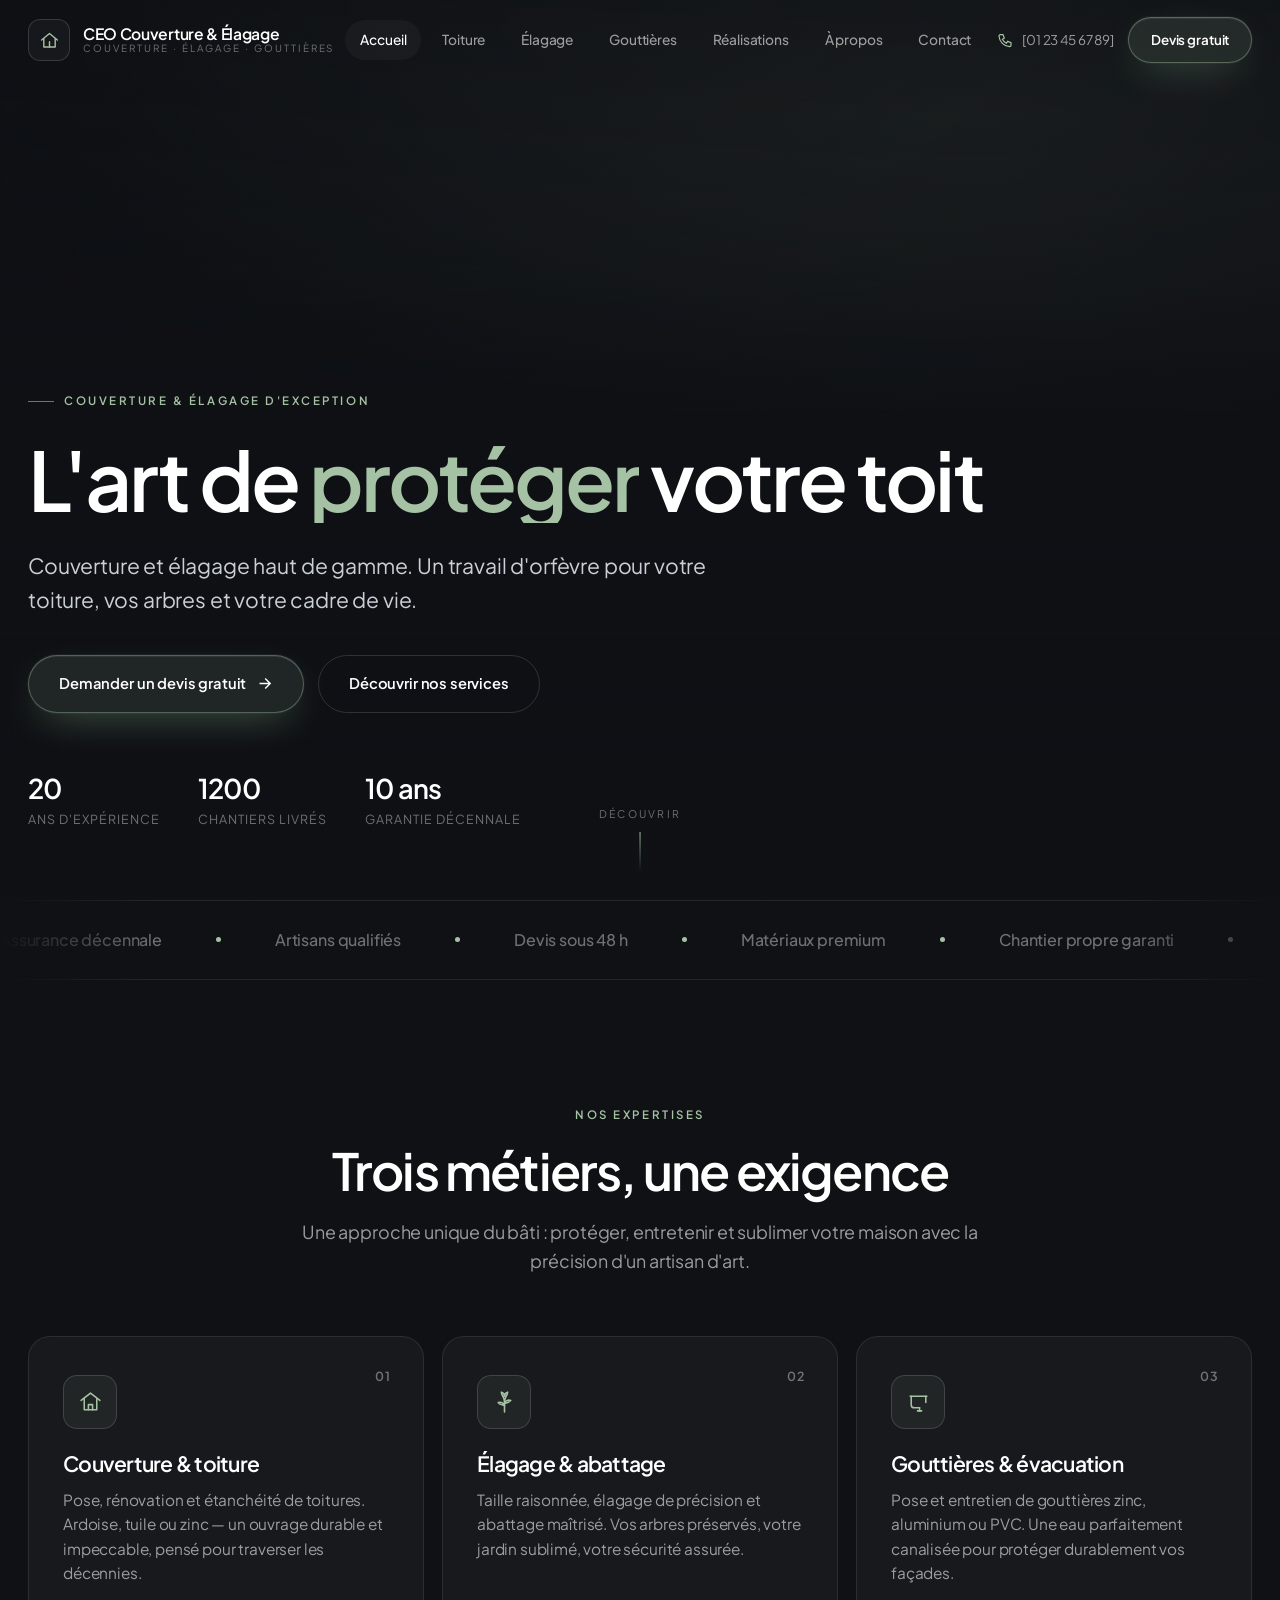
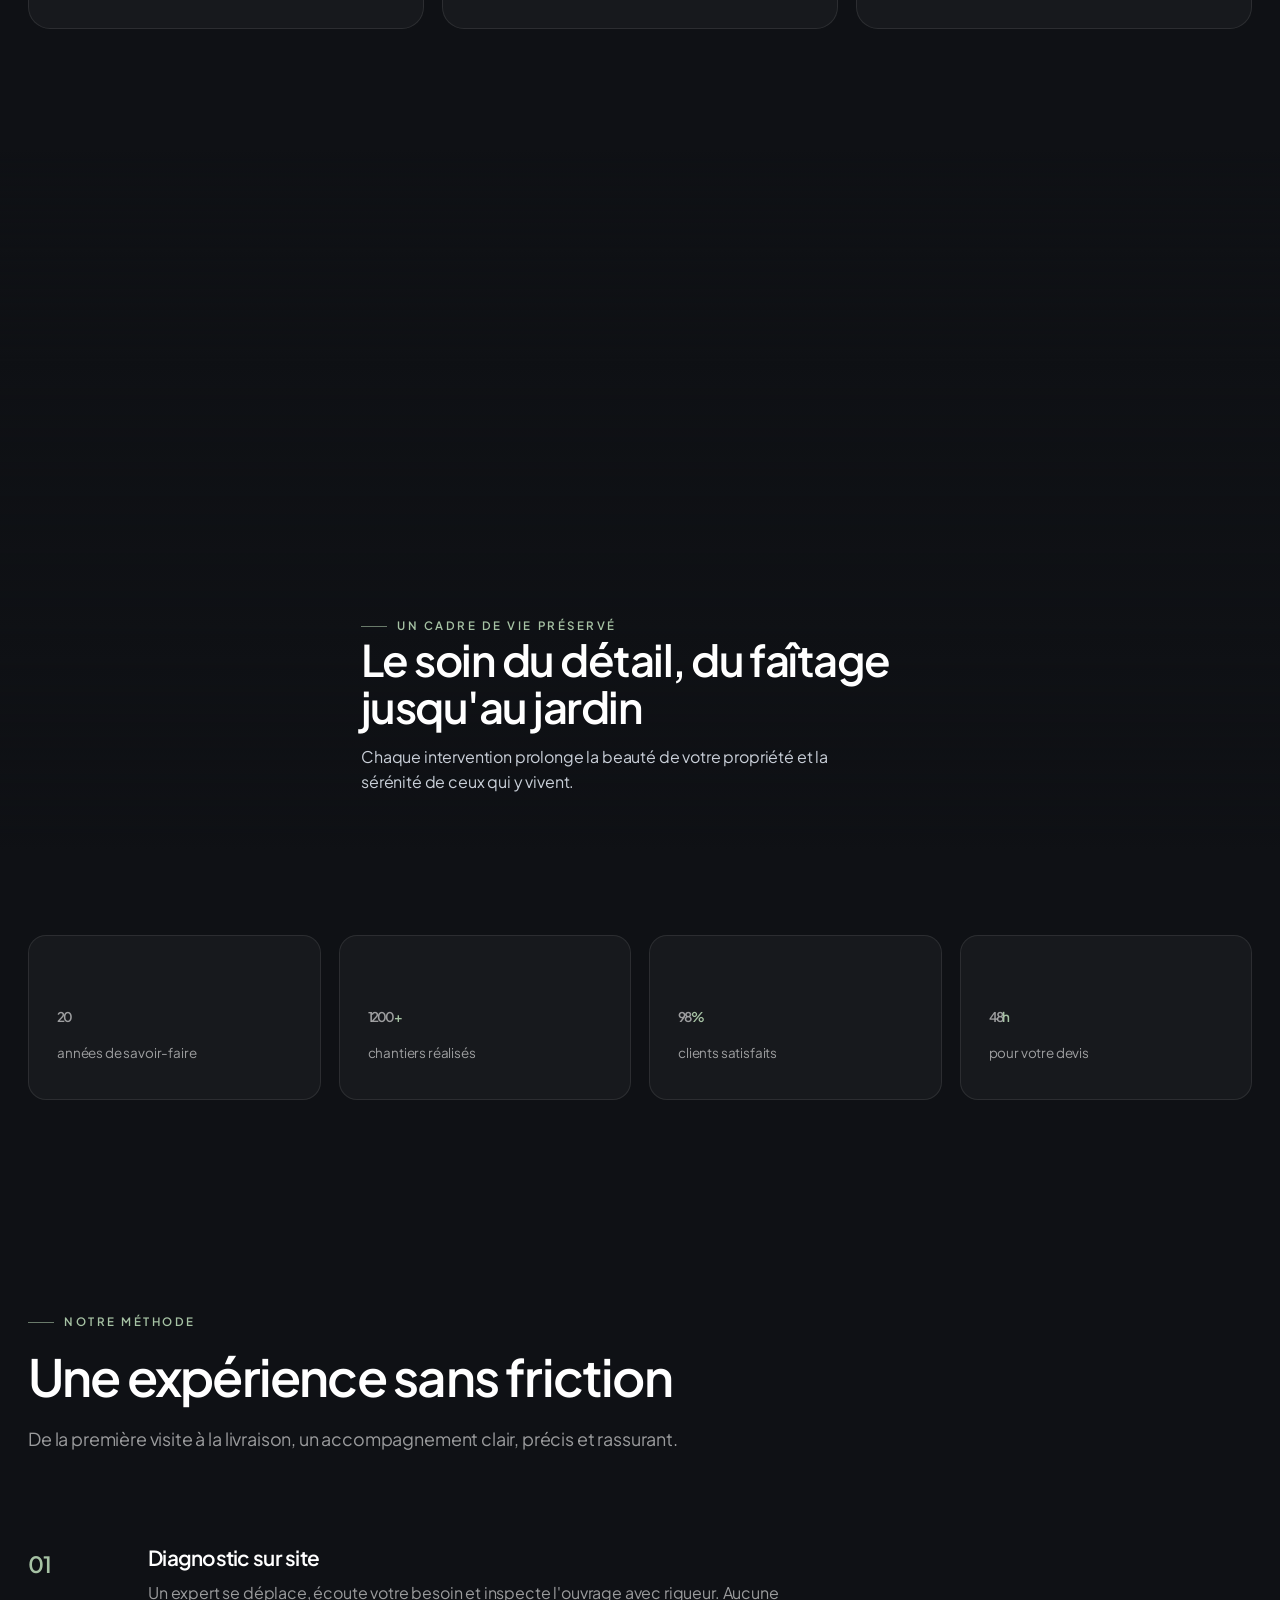
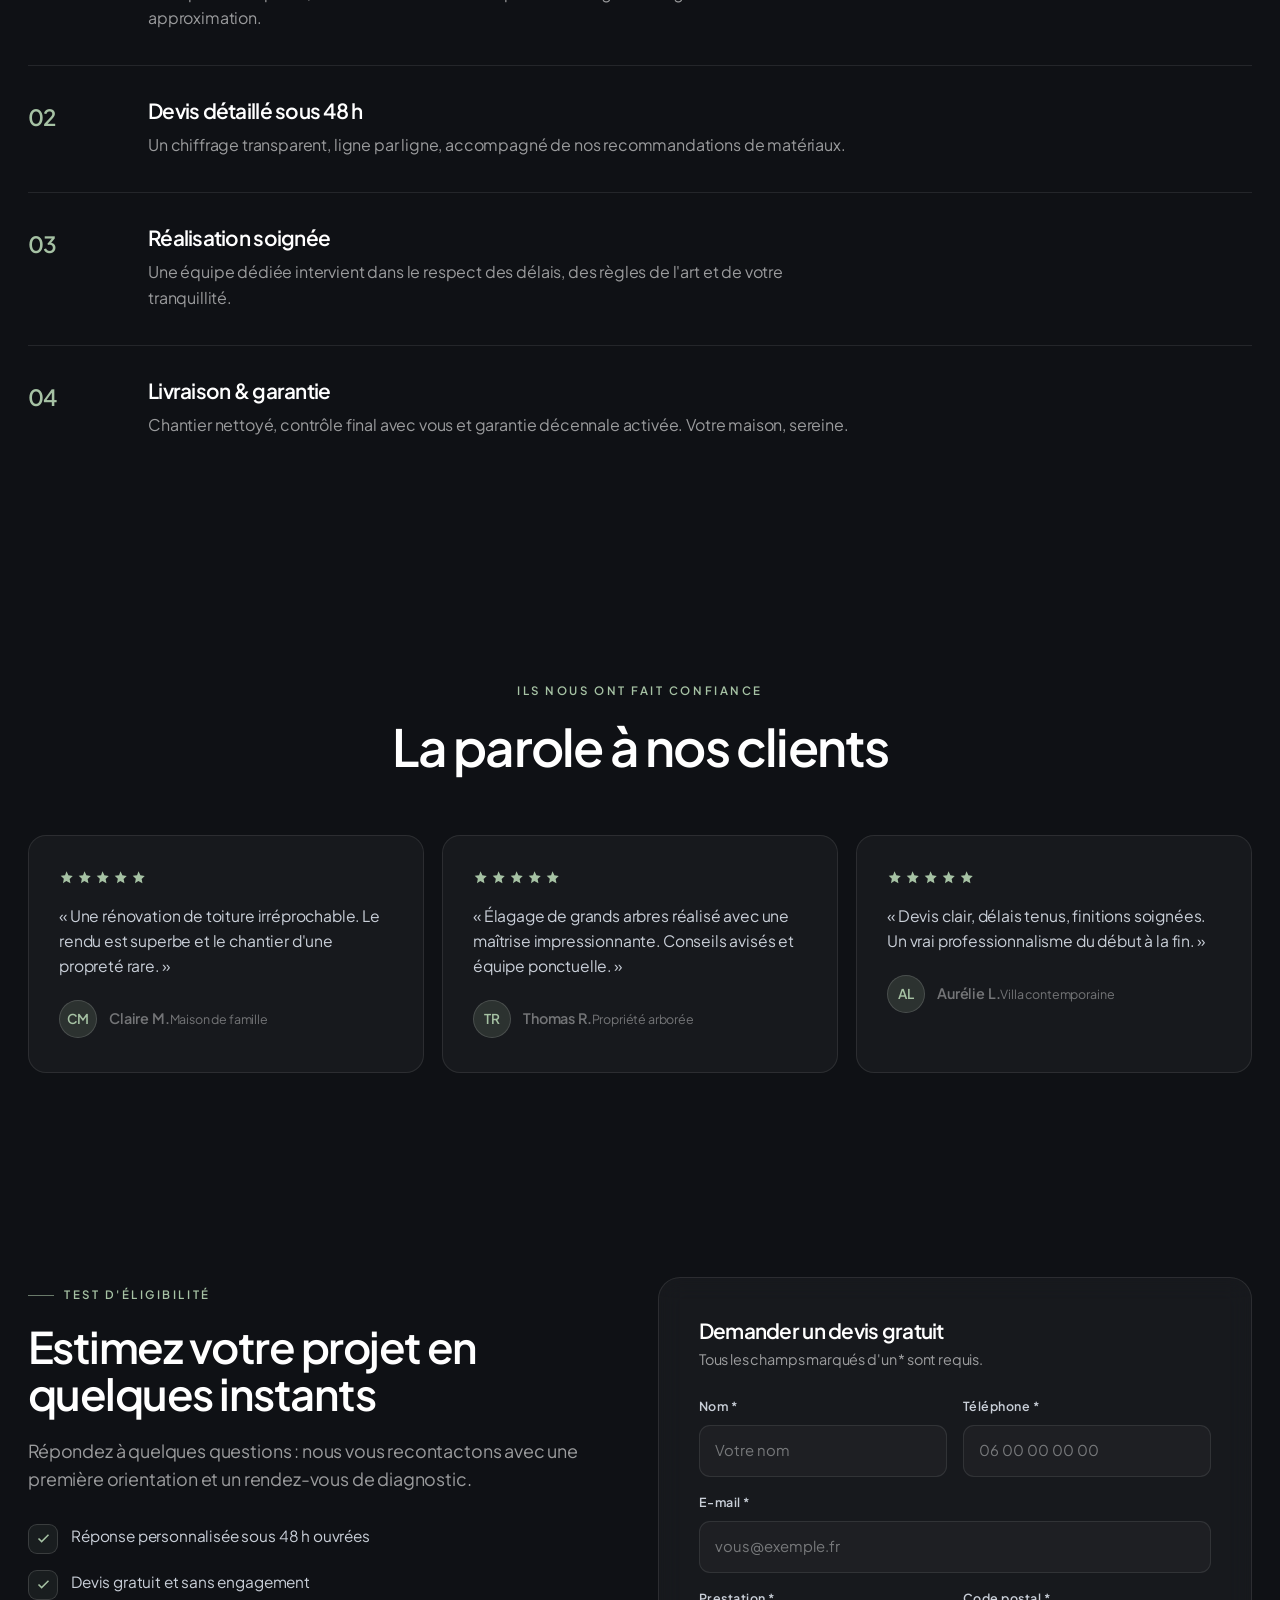
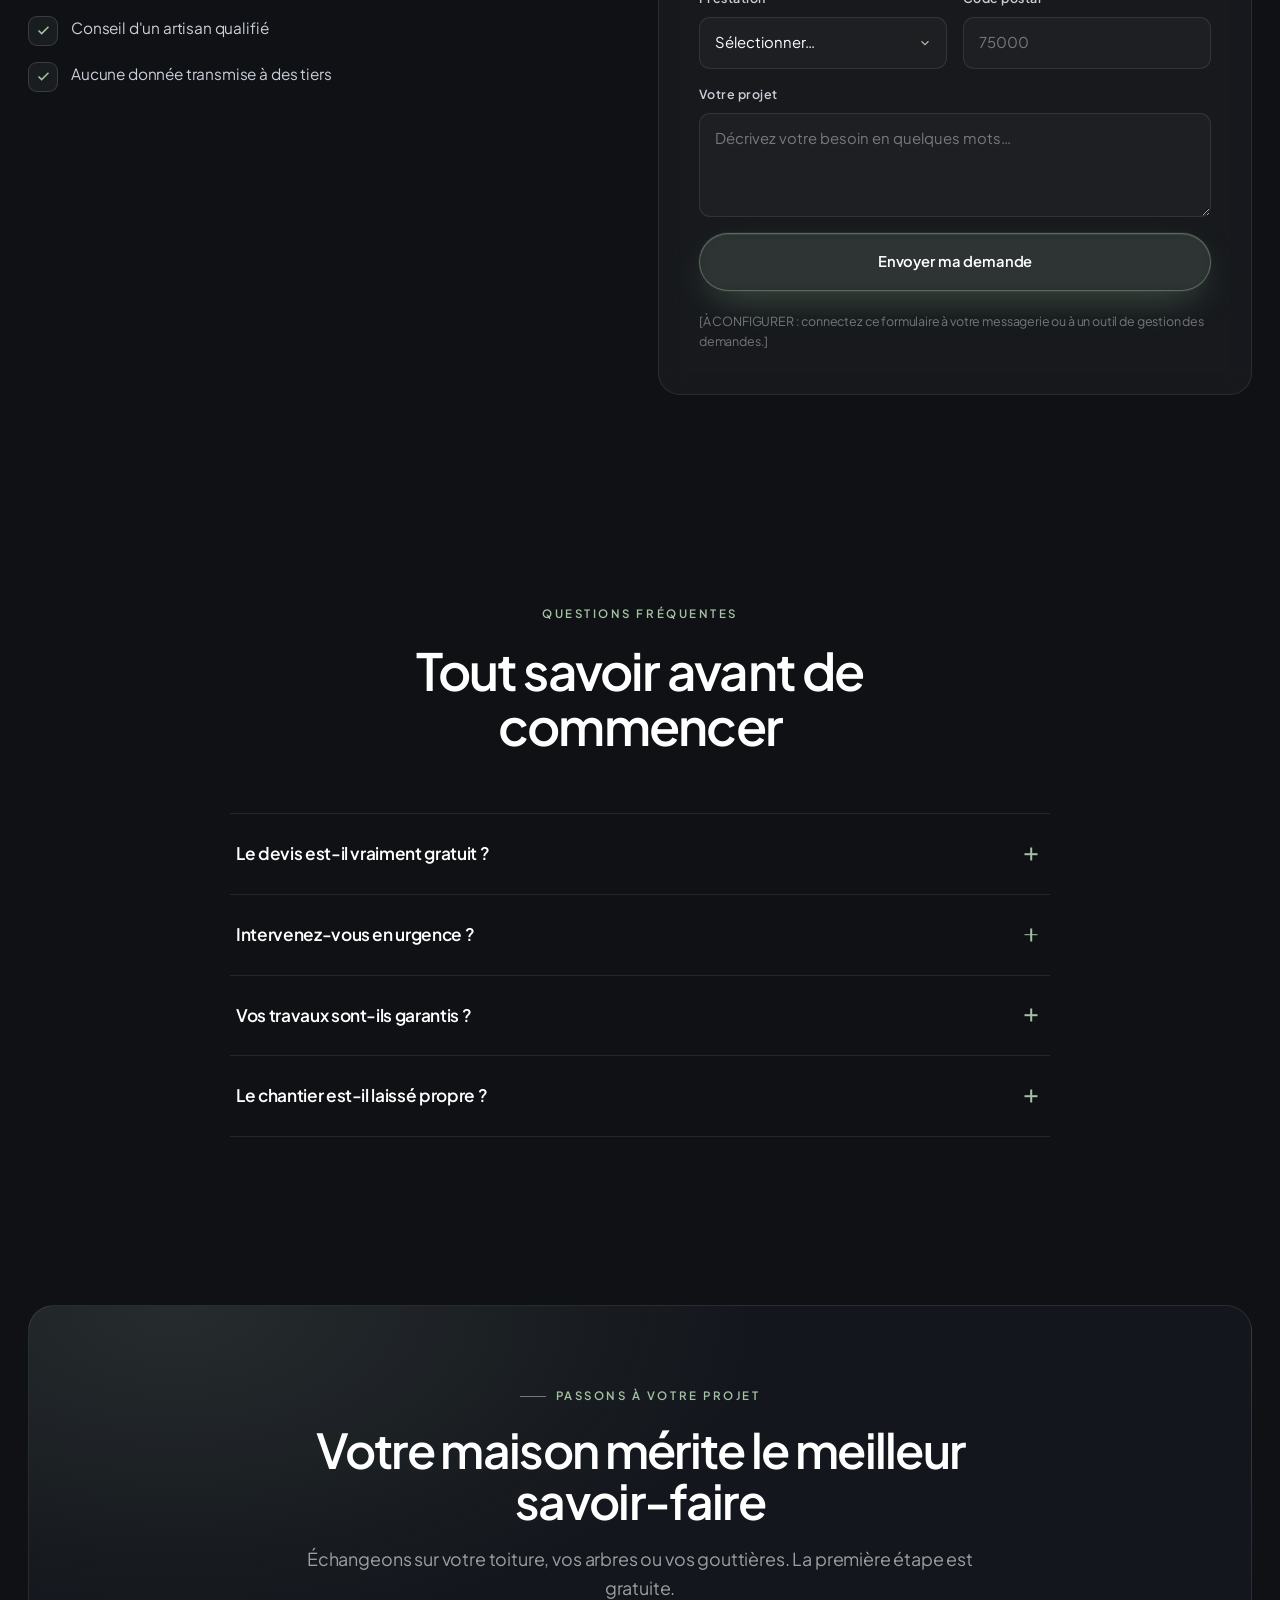
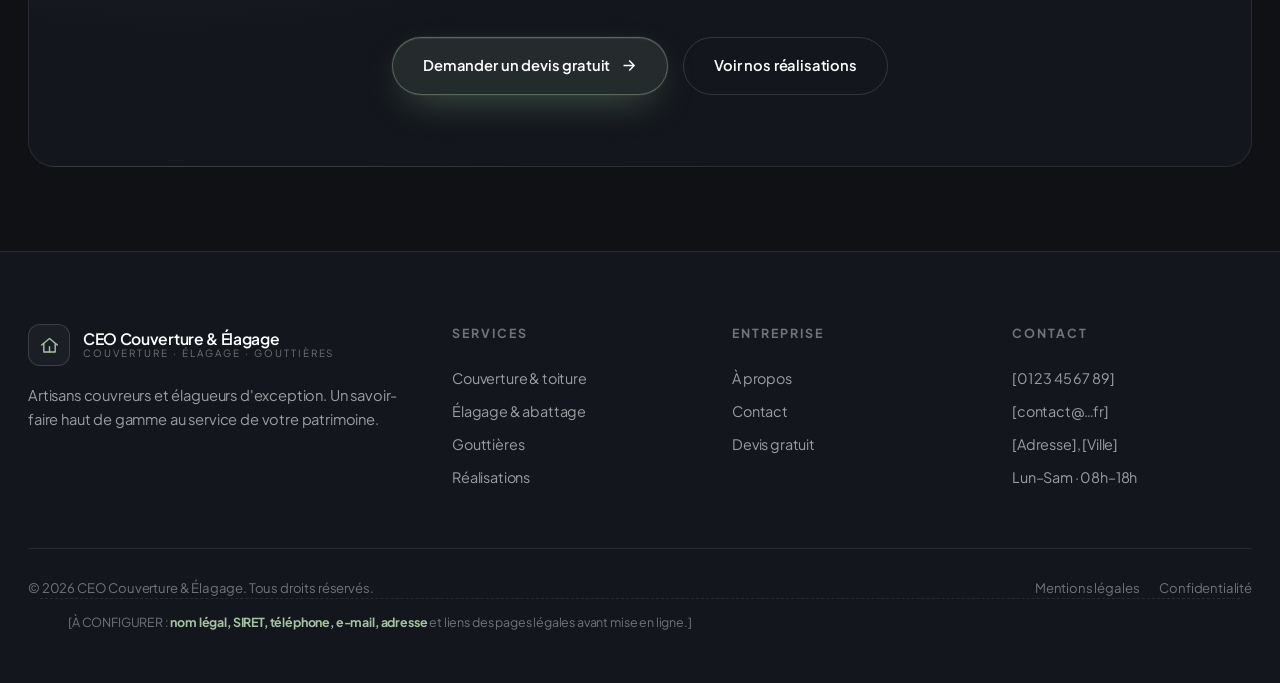
==== commit 13b7f9f9: "Refonte luxe sombre : charbon, sauge & argent, design Tesla/Apple Nouvelle identité minimaliste haut" ====
--- a/index.html
+++ b/index.html
@@ -3,36 +3,33 @@
 <head>
 <meta charset="UTF-8">
 <meta name="viewport" content="width=device-width, initial-scale=1">
-<title>[Nom de l'entreprise] — Couverture, Élagage & Gouttières à [Ville]</title>
-<meta name="description" content="Artisans couvreurs et élagueurs à [Ville]. Couverture, rénovation de toiture, élagage, abattage et gouttières zinc, aluminium ou PVC. Travail soigné, assurance décennale, devis gratuit sous 48 h.">
+<title>CEO Couverture &amp; Élagage — Couverture et élagage haut de gamme</title>
+<meta name="description" content="CEO Couverture &amp; Élagage : artisans couvreurs et élagueurs d'exception. Toitures, élagage et gouttières réalisés avec un savoir-faire d'orfèvre. Devis gratuit sous 48 h.">
 <meta name="robots" content="index, follow">
-<link rel="canonical" href="https://www.[votre-domaine].fr/">
+<link rel="canonical" href="https://www.ceo-couverture-elagage.fr/">
 <meta property="og:type" content="website">
-<meta property="og:title" content="[Nom de l'entreprise] — Couverture, Élagage & Gouttières">
-<meta property="og:description" content="Le métier qui protège votre maison. Couverture, élagage et gouttières par des artisans à [Ville].">
+<meta property="og:title" content="CEO Couverture &amp; Élagage — Couverture et élagage haut de gamme">
+<meta property="og:description" content="L'art de protéger votre toit. Couverture, élagage et gouttières par des artisans d'exception.">
 <meta property="og:locale" content="fr_FR">
-<meta property="og:url" content="https://www.[votre-domaine].fr/">
-<meta name="theme-color" content="#15181a">
+<meta name="theme-color" content="#0F1115">
 <link rel="icon" href="favicon.svg" type="image/svg+xml">
 <link rel="preconnect" href="https://fonts.googleapis.com">
 <link rel="preconnect" href="https://fonts.gstatic.com" crossorigin>
-<link href="https://fonts.googleapis.com/css2?family=Fraunces:ital,opsz,wght@0,9..144,400;0,9..144,500;1,9..144,400&family=Hanken+Grotesk:wght@400;500;600;700&display=swap" rel="stylesheet">
+<link href="https://fonts.googleapis.com/css2?family=Plus+Jakarta+Sans:wght@400;500;600;700&display=swap" rel="stylesheet">
 <link rel="stylesheet" href="assets/css/styles.css">
 <script type="application/ld+json">
 {
   "@context": "https://schema.org",
   "@type": "RoofingContractor",
-  "name": "[Nom de l'entreprise]",
-  "image": "https://www.[votre-domaine].fr/favicon.svg",
-  "url": "https://www.[votre-domaine].fr/",
+  "name": "CEO Couverture & Élagage",
+  "image": "https://www.ceo-couverture-elagage.fr/favicon.svg",
+  "url": "https://www.ceo-couverture-elagage.fr/",
   "telephone": "[01 23 45 67 89]",
-  "email": "[contact@votre-domaine.fr]",
-  "priceRange": "€€",
-  "description": "Entreprise artisanale de couverture, d'élagage et de pose de gouttières. Assurance décennale, qualification RGE.",
+  "email": "[contact@ceo-couverture-elagage.fr]",
+  "priceRange": "€€€",
+  "description": "Entreprise artisanale haut de gamme de couverture, d'élagage et de pose de gouttières.",
   "address": { "@type": "PostalAddress", "streetAddress": "[Numéro et rue]", "addressLocality": "[Ville]", "postalCode": "[Code postal]", "addressCountry": "FR" },
-  "geo": { "@type": "GeoCoordinates", "latitude": "[Latitude]", "longitude": "[Longitude]" },
-  "openingHoursSpecification": [{ "@type": "OpeningHoursSpecification", "dayOfWeek": ["Monday","Tuesday","Wednesday","Thursday","Friday","Saturday"], "opens": "[08:00]", "closes": "[18:00]" }],
-  "areaServed": ["[Ville 1]","[Ville 2]","[Ville 3]","[Département]"],
+  "openingHoursSpecification": [{ "@type": "OpeningHoursSpecification", "dayOfWeek": ["Monday","Tuesday","Wednesday","Thursday","Friday","Saturday"], "opens": "08:00", "closes": "18:00" }],
   "makesOffer": [
     { "@type": "Offer", "itemOffered": { "@type": "Service", "name": "Couverture et rénovation de toiture" } },
     { "@type": "Offer", "itemOffered": { "@type": "Service", "name": "Élagage et abattage d'arbres" } },
@@ -46,9 +43,9 @@
 <!-- ===================== HEADER ===================== -->
 <header class="site-header">
   <div class="wrap wrap-wide header-inner">
-    <a class="brand" href="index.html" aria-label="Accueil — [Nom de l'entreprise]">
-      <span class="brand-mark"><svg viewBox="0 0 24 24" fill="none" stroke="currentColor" stroke-width="1.7" stroke-linejoin="round" stroke-linecap="round"><path d="M3 12 12 5l9 7"/><path d="M6 11v8h12v-8"/></svg></span>
-      <span class="brand-name"><strong>[Nom de l'entreprise]</strong><small>Couverture · Élagage · Gouttières</small></span>
+    <a class="brand" href="index.html" aria-label="Accueil — CEO Couverture &amp; Élagage">
+      <span class="brand-mark"><svg viewBox="0 0 24 24" fill="none" stroke="currentColor" stroke-width="1.6" stroke-linejoin="round" stroke-linecap="round"><path d="M3 11.5 12 4l9 7.5"/><path d="M5.5 10v9.5h13V10"/><path d="M12 19.5v-6"/></svg></span>
+      <span class="brand-name"><strong>CEO Couverture &amp; Élagage</strong><small>Couverture · Élagage · Gouttières</small></span>
     </a>
     <nav class="nav-main" aria-label="Navigation principale">
       <a href="index.html" class="current" aria-current="page">Accueil</a>
@@ -62,9 +59,9 @@
     <div class="header-side">
       <a class="header-phone" href="tel:+33000000000">
         <svg viewBox="0 0 24 24" fill="none" stroke="currentColor" stroke-width="1.8"><path d="M5 4h4l2 5-3 2a14 14 0 0 0 6 6l2-3 5 2v4a2 2 0 0 1-2 2A17 17 0 0 1 3 6a2 2 0 0 1 2-2Z"/></svg>
-        <span class="num-wrap"><span class="pre">Urgence &amp; devis</span><span class="num">[01 23 45 67 89]</span></span>
+        <span>[01 23 45 67 89]</span>
       </a>
-      <a href="contact.html#devis" class="btn btn-rust header-cta"><span>Devis gratuit</span></a>
+      <a href="contact.html#devis" class="btn btn-primary header-cta">Devis gratuit</a>
       <button class="nav-toggle" aria-label="Ouvrir le menu" aria-expanded="false"><span></span><span></span><span></span></button>
     </div>
   </div>
@@ -79,266 +76,261 @@
     <a href="a-propos.html"><span class="idx">06</span>À propos</a>
     <a href="contact.html"><span class="idx">07</span>Contact</a>
   </nav>
-  <div class="nav-overlay-foot">
-    <a href="tel:+33000000000"><span class="lbl">Téléphone</span>[01 23 45 67 89]</a>
-    <a href="mailto:[contact@votre-domaine.fr]"><span class="lbl">E-mail</span>[contact@votre-domaine.fr]</a>
-    <a href="contact.html#devis"><span class="lbl">Un projet ?</span>Demander un devis</a>
-  </div>
+  <div class="nav-overlay-foot">CEO Couverture &amp; Élagage — Devis gratuit sous 48 h</div>
 </div>
 
 <main>
 
 <!-- ===================== HERO ===================== -->
 <section class="hero">
-  <div class="hero-bg" data-parallax="0.06"></div>
-  <!-- PHOTO DU HERO : pour mettre une vraie photo (toiture, couvreur au travail…),
-       décommentez la ligne ci-dessous et collez une URL Unsplash dans src.
-       Recherche conseillée sur unsplash.com : « slate roof » ou « roofer at work ».
-  <img class="hero-img" src="[URL UNSPLASH — toiture / couvreur]" alt="Couvreur au travail sur une toiture en ardoise">
-  -->
-  <div class="hero-veil"></div>
+  <div class="hero-media" data-parallax="0.1">
+    <img class="hero-img" data-fallback src="https://images.unsplash.com/photo-1600585154340-be6161a56a0c?auto=format&fit=crop&w=2000&q=80" alt="Toiture moderne et élégante d'une maison contemporaine">
+  </div>
+  <div class="hero-grain"></div>
   <div class="wrap wrap-wide hero-inner">
-    <span class="over hero-eyebrow">Couvreurs &amp; élagueurs · [Ville] · depuis [année]</span>
-    <h1 class="display hero-title" data-split>Le métier qui *protège* votre maison.</h1>
-    <div class="hero-foot">
-      <p><strong>Couverture, élagage, gouttières.</strong> Trois savoir-faire réunis sous le même toit, une seule exigence : un travail d'artisan qui tient dans le temps.</p>
-      <div class="hero-cta-row">
-        <a href="contact.html#devis" class="btn btn-rust"><span>Demander un devis</span><span class="ar">→</span></a>
-        <div class="hero-trust">
-          <span><svg viewBox="0 0 24 24" fill="none" stroke="currentColor" stroke-width="1.6" stroke-linejoin="round"><path d="M12 3 4 6v6c0 5 3.5 8 8 9 4.5-1 8-4 8-9V6Z"/><path d="m9 12 2 2 4-4"/></svg> Assurance décennale</span>
-          <span><svg viewBox="0 0 24 24" fill="none" stroke="currentColor" stroke-width="1.6" stroke-linejoin="round"><circle cx="12" cy="9" r="6"/><path d="m8.5 14-2 7 5.5-3 5.5 3-2-7"/></svg> Qualification RGE</span>
-          <span><svg viewBox="0 0 24 24" fill="none" stroke="currentColor" stroke-width="1.6"><circle cx="12" cy="12" r="9"/><path d="M12 7v5l3 3"/></svg> Devis sous 48 h</span>
-        </div>
-      </div>
-    </div>
-  </div>
-  <div class="wrap wrap-wide"><span class="hero-scroll"><span class="line"></span> Faites défiler</span></div>
+    <span class="eyebrow">Couverture &amp; Élagage d'exception</span>
+    <h1 class="display" data-split>L'art de *protéger* votre toit</h1>
+    <p class="hero-sub">Couverture et élagage haut de gamme. Un travail d'orfèvre pour votre toiture, vos arbres et votre cadre de vie.</p>
+    <div class="hero-actions">
+      <a href="contact.html#devis" class="btn btn-primary">
+        Demander un devis gratuit
+        <svg viewBox="0 0 24 24" fill="none" stroke="currentColor" stroke-width="2"><path d="M5 12h14M13 5l7 7-7 7"/></svg>
+      </a>
+      <a href="#services" class="btn btn-ghost">Découvrir nos services</a>
+    </div>
+    <div class="hero-meta">
+      <div><strong data-count="20">20</strong><span>ans d'expérience</span></div>
+      <div><strong data-count="1200">1200</strong><span>chantiers livrés</span></div>
+      <div><strong>10&nbsp;ans</strong><span>garantie décennale</span></div>
+    </div>
+  </div>
+  <div class="scroll-cue"><span>Découvrir</span><i></i></div>
 </section>
 
 <!-- ===================== MARQUEE ===================== -->
 <div class="marquee" aria-hidden="true">
   <div class="marquee-track">
-    <span>Couverture</span><span class="sep">·</span>
-    <span>Rénovation de toiture</span><span class="sep">·</span>
-    <span>Élagage</span><span class="sep">·</span>
-    <span>Abattage</span><span class="sep">·</span>
-    <span>Zinguerie</span><span class="sep">·</span>
-    <span>Gouttières</span><span class="sep">·</span>
-    <span>Isolation</span><span class="sep">·</span>
-    <span>Urgences</span><span class="sep">·</span>
+    <span>Assurance décennale</span>
+    <span>Artisans qualifiés</span>
+    <span>Devis sous 48 h</span>
+    <span>Matériaux premium</span>
+    <span>Chantier propre garanti</span>
+    <span>Conseil personnalisé</span>
   </div>
 </div>
 
-<!-- ===================== MANIFESTO ===================== -->
-<section class="section bg-stone tex tex-stone">
-  <div class="wrap manifesto-grid">
-    <div>
-      <span class="over" data-reveal>La maison d'abord</span>
-      <p class="manifesto-statement" data-split data-delay="1" style="margin-top:26px">Depuis [XX] ans, nous montons sur les toits et grimpons dans les arbres pour une seule raison : que vous puissiez *ne plus y penser.*</p>
-    </div>
-    <div class="manifesto-side">
-      <div class="mini" data-reveal>
-        <span class="mini-ico"><svg viewBox="0 0 24 24" fill="none" stroke="currentColor" stroke-width="1.5" stroke-linejoin="round"><rect x="2" y="9" width="20" height="6" rx="1"/><circle cx="12" cy="12" r="1.7"/><path d="M10.3 12h3.4"/></svg></span>
-        <h4>Diagnostic honnête</h4>
-        <p>Nous vous disons ce qui doit être fait — ni plus, ni moins. Le devis suit, sans surprise.</p>
-      </div>
-      <div class="mini" data-reveal data-delay="1">
-        <span class="mini-ico"><svg viewBox="0 0 24 24" fill="none" stroke="currentColor" stroke-width="1.5" stroke-linejoin="round"><path d="M12 3 3 8l9 5 9-5Z"/><path d="m3 13 9 5 9-5M3 17l9 5 9-5"/></svg></span>
-        <h4>Matériaux durables</h4>
-        <p>Ardoise, tuile, zinc, aluminium : la juste matière, posée au juste endroit.</p>
-      </div>
-      <div class="mini" data-reveal data-delay="2">
-        <span class="mini-ico"><svg viewBox="0 0 24 24" fill="none" stroke="currentColor" stroke-width="1.5" stroke-linejoin="round"><path d="m14 3 7 7-9 2.5L9.5 15 9 9z"/><path d="M9 15 4 20"/></svg></span>
-        <h4>Finitions soignées</h4>
-        <p>C'est le détail invisible qui fait la toiture qui dure et le chantier qu'on recommande.</p>
-      </div>
-    </div>
-  </div>
-</section>
-
-<!-- ===================== SERVICES ===================== -->
-<section class="section bg-anthra tex tex-zinc grain" id="services">
-  <div class="wrap wrap-wide">
-    <div class="sec-head">
-      <div class="st-left">
-        <span class="over" data-reveal>Nos métiers</span>
-        <h2 class="h-xl" data-split data-delay="1">Trois métiers, une même main.</h2>
-      </div>
-      <p class="st-right mut" data-reveal data-delay="2">Couverture, élagage, zinguerie : un seul interlocuteur pour tout ce qui protège votre maison, du ciel comme des arbres.</p>
-    </div>
-    <div class="svc-grid">
-      <article class="svc" data-reveal>
-        <div class="svc-top">
-          <span class="svc-idx">01</span>
-          <span class="svc-ico"><svg viewBox="0 0 24 24" fill="none" stroke="currentColor" stroke-width="1.4" stroke-linejoin="round" stroke-linecap="round"><path d="M2 11.5 12 3l10 8.5"/><path d="M5 9.8V20h14V9.8"/><path d="M9.3 20v-6.2h5.4V20"/></svg></span>
+<!-- ===================== SERVICES — BENTO ===================== -->
+<section class="section-pad" id="services">
+  <div class="wrap wrap-wide">
+    <div class="section-head center" data-reveal>
+      <span class="eyebrow">Nos expertises</span>
+      <h2 class="h-section">Trois métiers, une exigence</h2>
+      <p class="lead">Une approche unique du bâti : protéger, entretenir et sublimer votre maison avec la précision d'un artisan d'art.</p>
+    </div>
+    <div class="bento">
+      <article class="bento-card" data-reveal data-reveal-d="1">
+        <span class="bento-num">01</span>
+        <span class="bento-ico"><svg viewBox="0 0 24 24" fill="none" stroke="currentColor" stroke-width="1.5" stroke-linejoin="round" stroke-linecap="round"><path d="M3 11 12 4l9 7"/><path d="M6 9.5V20h12V9.5"/><path d="M10 20v-5h4v5"/></svg></span>
+        <h3>Couverture &amp; toiture</h3>
+        <p>Pose, rénovation et étanchéité de toitures. Ardoise, tuile ou zinc — un ouvrage durable et impeccable, pensé pour traverser les décennies.</p>
+      </article>
+      <article class="bento-card" data-reveal data-reveal-d="2">
+        <span class="bento-num">02</span>
+        <span class="bento-ico"><svg viewBox="0 0 24 24" fill="none" stroke="currentColor" stroke-width="1.5" stroke-linejoin="round" stroke-linecap="round"><path d="M12 22V12"/><path d="M12 12c0-4 3-6 3-9 0 0-3 1-3 4 0-3-3-4-3-4 0 3 3 5 3 9Z"/><path d="M12 14c2-1 5-1 6-3 0 0-3-1-5 1-1 1-1 2-1 2Z"/><path d="M12 16c-2-1-5-1-6-3 0 0 3-1 5 1 1 1 1 2 1 2Z"/></svg></span>
+        <h3>Élagage &amp; abattage</h3>
+        <p>Taille raisonnée, élagage de précision et abattage maîtrisé. Vos arbres préservés, votre jardin sublimé, votre sécurité assurée.</p>
+      </article>
+      <article class="bento-card" data-reveal data-reveal-d="3">
+        <span class="bento-num">03</span>
+        <span class="bento-ico"><svg viewBox="0 0 24 24" fill="none" stroke="currentColor" stroke-width="1.5" stroke-linejoin="round" stroke-linecap="round"><path d="M4 7h16"/><path d="M5 7v8a3 3 0 0 0 3 3h5"/><path d="M19 7v6"/><path d="M13 18v3"/><path d="M11 21h4"/></svg></span>
+        <h3>Gouttières &amp; évacuation</h3>
+        <p>Pose et entretien de gouttières zinc, aluminium ou PVC. Une eau parfaitement canalisée pour protéger durablement vos façades.</p>
+      </article>
+    </div>
+  </div>
+</section>
+
+<!-- ===================== FULL-WIDTH GARDEN IMAGE ===================== -->
+<section class="imgband">
+  <div class="imgband-media" data-parallax="0.08">
+    <img class="imgband-img" data-fallback src="https://images.unsplash.com/photo-1416879595882-3373a0480b5b?auto=format&fit=crop&w=2000&q=80" alt="Jardin parfaitement entretenu et paysagé">
+  </div>
+  <div class="wrap wrap-wide imgband-cap" data-reveal>
+    <span class="eyebrow">Un cadre de vie préservé</span>
+    <h2>Le soin du détail, du faîtage jusqu'au jardin</h2>
+    <p>Chaque intervention prolonge la beauté de votre propriété et la sérénité de ceux qui y vivent.</p>
+  </div>
+</section>
+
+<!-- ===================== STATS ===================== -->
+<section class="section-pad-sm">
+  <div class="wrap wrap-wide">
+    <div class="stats">
+      <div class="stat" data-reveal data-reveal-d="1"><strong><span data-count="20">20</span></strong><span>années de savoir-faire</span></div>
+      <div class="stat" data-reveal data-reveal-d="2"><strong><span data-count="1200">1200</span><span class="suf">+</span></strong><span>chantiers réalisés</span></div>
+      <div class="stat" data-reveal data-reveal-d="3"><strong><span data-count="98">98</span><span class="suf">%</span></strong><span>clients satisfaits</span></div>
+      <div class="stat" data-reveal data-reveal-d="4"><strong><span data-count="48">48</span><span class="suf">h</span></strong><span>pour votre devis</span></div>
+    </div>
+  </div>
+</section>
+
+<!-- ===================== PROCESS ===================== -->
+<section class="section-pad">
+  <div class="wrap wrap-wide">
+    <div class="section-head" data-reveal>
+      <span class="eyebrow">Notre méthode</span>
+      <h2 class="h-section">Une expérience sans friction</h2>
+      <p class="lead">De la première visite à la livraison, un accompagnement clair, précis et rassurant.</p>
+    </div>
+    <div class="timeline">
+      <div class="tl-item" data-reveal>
+        <span class="tl-n">01</span>
+        <div><h3>Diagnostic sur site</h3><p>Un expert se déplace, écoute votre besoin et inspecte l'ouvrage avec rigueur. Aucune approximation.</p></div>
+      </div>
+      <div class="tl-item" data-reveal>
+        <span class="tl-n">02</span>
+        <div><h3>Devis détaillé sous 48 h</h3><p>Un chiffrage transparent, ligne par ligne, accompagné de nos recommandations de matériaux.</p></div>
+      </div>
+      <div class="tl-item" data-reveal>
+        <span class="tl-n">03</span>
+        <div><h3>Réalisation soignée</h3><p>Une équipe dédiée intervient dans le respect des délais, des règles de l'art et de votre tranquillité.</p></div>
+      </div>
+      <div class="tl-item" data-reveal>
+        <span class="tl-n">04</span>
+        <div><h3>Livraison &amp; garantie</h3><p>Chantier nettoyé, contrôle final avec vous et garantie décennale activée. Votre maison, sereine.</p></div>
+      </div>
+    </div>
+  </div>
+</section>
+
+<!-- ===================== TESTIMONIALS ===================== -->
+<section class="section-pad-sm">
+  <div class="wrap wrap-wide">
+    <div class="section-head center" data-reveal>
+      <span class="eyebrow">Ils nous ont fait confiance</span>
+      <h2 class="h-section">La parole à nos clients</h2>
+    </div>
+    <div class="quotes">
+      <figure class="quote" data-reveal data-reveal-d="1">
+        <div class="stars">
+          <svg viewBox="0 0 24 24" fill="currentColor"><path d="m12 2 3 6.5 7 .9-5 4.8 1.3 7-6.6-3.6L6.4 21l1.3-7-5-4.8 7-.9Z"/></svg>
+          <svg viewBox="0 0 24 24" fill="currentColor"><path d="m12 2 3 6.5 7 .9-5 4.8 1.3 7-6.6-3.6L6.4 21l1.3-7-5-4.8 7-.9Z"/></svg>
+          <svg viewBox="0 0 24 24" fill="currentColor"><path d="m12 2 3 6.5 7 .9-5 4.8 1.3 7-6.6-3.6L6.4 21l1.3-7-5-4.8 7-.9Z"/></svg>
+          <svg viewBox="0 0 24 24" fill="currentColor"><path d="m12 2 3 6.5 7 .9-5 4.8 1.3 7-6.6-3.6L6.4 21l1.3-7-5-4.8 7-.9Z"/></svg>
+          <svg viewBox="0 0 24 24" fill="currentColor"><path d="m12 2 3 6.5 7 .9-5 4.8 1.3 7-6.6-3.6L6.4 21l1.3-7-5-4.8 7-.9Z"/></svg>
         </div>
-        <h3>Toiture<br>&amp; couverture</h3>
-        <p>Pose, rénovation, isolation et dépannage d'urgence sur tous types de toitures — tuiles, ardoises, zinc.</p>
-        <ul class="svc-tags"><li>Couverture neuve</li><li>Rénovation</li><li>Isolation</li><li>Urgences</li></ul>
-        <a href="toiture.html" class="ulink svc-link">Explorer le métier<span class="ar">→</span></a>
-      </article>
-      <article class="svc" data-reveal data-delay="1">
-        <div class="svc-top">
-          <span class="svc-idx">02</span>
-          <span class="svc-ico"><svg viewBox="0 0 24 24" fill="none" stroke="currentColor" stroke-width="1.4" stroke-linejoin="round" stroke-linecap="round"><path d="M12 22v-6"/><path d="M12 16c-3.9 0-7-2.7-7-6.3C5 5.9 8.1 2 12 2s7 3.9 7 7.7C19 13.3 15.9 16 12 16Z"/><path d="m8.6 10 3.4 3 3.4-3"/></svg></span>
+        <p>« Une rénovation de toiture irréprochable. Le rendu est superbe et le chantier d'une propreté rare. »</p>
+        <figcaption class="who"><span class="av">CM</span><span><strong>Claire M.</strong><span>Maison de famille</span></span></figcaption>
+      </figure>
+      <figure class="quote" data-reveal data-reveal-d="2">
+        <div class="stars">
+          <svg viewBox="0 0 24 24" fill="currentColor"><path d="m12 2 3 6.5 7 .9-5 4.8 1.3 7-6.6-3.6L6.4 21l1.3-7-5-4.8 7-.9Z"/></svg>
+          <svg viewBox="0 0 24 24" fill="currentColor"><path d="m12 2 3 6.5 7 .9-5 4.8 1.3 7-6.6-3.6L6.4 21l1.3-7-5-4.8 7-.9Z"/></svg>
+          <svg viewBox="0 0 24 24" fill="currentColor"><path d="m12 2 3 6.5 7 .9-5 4.8 1.3 7-6.6-3.6L6.4 21l1.3-7-5-4.8 7-.9Z"/></svg>
+          <svg viewBox="0 0 24 24" fill="currentColor"><path d="m12 2 3 6.5 7 .9-5 4.8 1.3 7-6.6-3.6L6.4 21l1.3-7-5-4.8 7-.9Z"/></svg>
+          <svg viewBox="0 0 24 24" fill="currentColor"><path d="m12 2 3 6.5 7 .9-5 4.8 1.3 7-6.6-3.6L6.4 21l1.3-7-5-4.8 7-.9Z"/></svg>
         </div>
-        <h3>Élagage<br>&amp; abattage</h3>
-        <p>Taille raisonnée, abattage sécurisé, broyage et entretien de vos arbres par des grimpeurs aguerris.</p>
-        <ul class="svc-tags"><li>Abattage</li><li>Taille</li><li>Broyage</li><li>Entretien</li></ul>
-        <a href="elagage.html" class="ulink svc-link">Explorer le métier<span class="ar">→</span></a>
-      </article>
-      <article class="svc" data-reveal data-delay="2">
-        <div class="svc-top">
-          <span class="svc-idx">03</span>
-          <span class="svc-ico"><svg viewBox="0 0 24 24" fill="none" stroke="currentColor" stroke-width="1.4" stroke-linejoin="round" stroke-linecap="round"><path d="M3 6h18"/><path d="M4 6.5 5.4 14a2 2 0 0 0 2 1.6h9.2a2 2 0 0 0 2-1.6L20 6.5"/><path d="M12 15.6V21M9 21h6"/></svg></span>
+        <p>« Élagage de grands arbres réalisé avec une maîtrise impressionnante. Conseils avisés et équipe ponctuelle. »</p>
+        <figcaption class="who"><span class="av">TR</span><span><strong>Thomas R.</strong><span>Propriété arborée</span></span></figcaption>
+      </figure>
+      <figure class="quote" data-reveal data-reveal-d="3">
+        <div class="stars">
+          <svg viewBox="0 0 24 24" fill="currentColor"><path d="m12 2 3 6.5 7 .9-5 4.8 1.3 7-6.6-3.6L6.4 21l1.3-7-5-4.8 7-.9Z"/></svg>
+          <svg viewBox="0 0 24 24" fill="currentColor"><path d="m12 2 3 6.5 7 .9-5 4.8 1.3 7-6.6-3.6L6.4 21l1.3-7-5-4.8 7-.9Z"/></svg>
+          <svg viewBox="0 0 24 24" fill="currentColor"><path d="m12 2 3 6.5 7 .9-5 4.8 1.3 7-6.6-3.6L6.4 21l1.3-7-5-4.8 7-.9Z"/></svg>
+          <svg viewBox="0 0 24 24" fill="currentColor"><path d="m12 2 3 6.5 7 .9-5 4.8 1.3 7-6.6-3.6L6.4 21l1.3-7-5-4.8 7-.9Z"/></svg>
+          <svg viewBox="0 0 24 24" fill="currentColor"><path d="m12 2 3 6.5 7 .9-5 4.8 1.3 7-6.6-3.6L6.4 21l1.3-7-5-4.8 7-.9Z"/></svg>
         </div>
-        <h3>Gouttières<br>&amp; zinguerie</h3>
-        <p>Pose, nettoyage et réparation de gouttières en zinc, aluminium ou PVC pour une eau bien canalisée.</p>
-        <ul class="svc-tags"><li>Pose</li><li>Nettoyage</li><li>Réparation</li><li>Zinc · Alu · PVC</li></ul>
-        <a href="gouttieres.html" class="ulink svc-link">Explorer le métier<span class="ar">→</span></a>
-      </article>
-    </div>
-  </div>
-</section>
-
-<!-- ===================== RÉALISATIONS ===================== -->
-<section class="section bg-noir">
-  <div class="wrap wrap-wide">
-    <div class="sec-head">
-      <div class="st-left">
-        <span class="over" data-reveal>Réalisations</span>
-        <h2 class="h-xl" data-split data-delay="1">Le chantier parle pour nous.</h2>
-      </div>
-      <a href="realisations.html" class="ulink accent" data-reveal data-delay="2">Toutes nos réalisations<span class="ar">→</span></a>
-    </div>
-    <div class="gal-grid">
-      <a href="realisations.html" class="gal-item g-feat">
-        <span class="gal-photo"></span>
-        <!-- PHOTO : remplacez .gal-photo par <img class="gal-img" src="[URL UNSPLASH]" alt="…"> — recherche : « slate roof renovation » -->
-        <span class="gal-tag"><svg viewBox="0 0 24 24" fill="none" stroke="currentColor" stroke-width="1.6" stroke-linejoin="round"><path d="M3 8h3.5L8 6h8l1.5 2H21v11H3z"/><circle cx="12" cy="13" r="3.4"/></svg> Image Unsplash — « slate roof »</span>
-        <span class="gal-meta"><span class="tag">Toiture · Rénovation complète</span><h3>[Titre du chantier signature]</h3><span class="loc">[Commune] — [Année]</span></span>
-        <span class="gal-badge"><svg viewBox="0 0 24 24" fill="none" stroke="currentColor" stroke-width="1.6"><path d="M7 17 17 7M9 7h8v8"/></svg></span>
-      </a>
-      <a href="realisations.html" class="gal-item g-3">
-        <span class="gal-photo"></span>
-        <span class="gal-tag"><svg viewBox="0 0 24 24" fill="none" stroke="currentColor" stroke-width="1.6" stroke-linejoin="round"><path d="M3 8h3.5L8 6h8l1.5 2H21v11H3z"/><circle cx="12" cy="13" r="3.4"/></svg> Image — « tree pruning »</span>
-        <span class="gal-meta"><span class="tag">Élagage</span><h3>[Titre du chantier]</h3><span class="loc">[Commune]</span></span>
-        <span class="gal-badge"><svg viewBox="0 0 24 24" fill="none" stroke="currentColor" stroke-width="1.6"><path d="M7 17 17 7M9 7h8v8"/></svg></span>
-      </a>
-      <a href="realisations.html" class="gal-item g-3">
-        <span class="gal-photo"></span>
-        <span class="gal-tag"><svg viewBox="0 0 24 24" fill="none" stroke="currentColor" stroke-width="1.6" stroke-linejoin="round"><path d="M3 8h3.5L8 6h8l1.5 2H21v11H3z"/><circle cx="12" cy="13" r="3.4"/></svg> Image — « rain gutter »</span>
-        <span class="gal-meta"><span class="tag">Gouttières</span><h3>[Titre du chantier]</h3><span class="loc">[Commune]</span></span>
-        <span class="gal-badge"><svg viewBox="0 0 24 24" fill="none" stroke="currentColor" stroke-width="1.6"><path d="M7 17 17 7M9 7h8v8"/></svg></span>
-      </a>
-      <a href="realisations.html" class="gal-item g-3">
-        <span class="gal-photo"></span>
-        <span class="gal-tag"><svg viewBox="0 0 24 24" fill="none" stroke="currentColor" stroke-width="1.6" stroke-linejoin="round"><path d="M3 8h3.5L8 6h8l1.5 2H21v11H3z"/><circle cx="12" cy="13" r="3.4"/></svg> Image — « zinc roof »</span>
-        <span class="gal-meta"><span class="tag">Toiture · Zinguerie</span><h3>[Titre du chantier]</h3><span class="loc">[Commune]</span></span>
-        <span class="gal-badge"><svg viewBox="0 0 24 24" fill="none" stroke="currentColor" stroke-width="1.6"><path d="M7 17 17 7M9 7h8v8"/></svg></span>
-      </a>
-    </div>
-  </div>
-</section>
-
-<!-- ===================== PARALLAX STATS ===================== -->
-<section class="px-section bg-noir tex tex-slate grain">
-  <div class="px-bg" data-parallax="0.12" aria-hidden="true">RGE</div>
-  <div class="wrap wrap-wide px-inner">
-    <div class="sec-head" style="margin-bottom:52px">
-      <div class="st-left">
-        <span class="over" data-reveal>En chiffres</span>
-        <h2 class="h-lg" data-split data-delay="1">Une exigence qui se mesure.</h2>
-      </div>
-      <p class="st-right mut" data-reveal data-delay="2">Des repères concrets — à compléter avec vos propres données — qui disent l'expérience accumulée chantier après chantier.</p>
-    </div>
-    <div class="stats-row">
-      <div class="stat" data-reveal><div class="stat-n"><span data-count="20">0</span></div><div class="stat-l">années de métier au service de l'habitat</div></div>
-      <div class="stat" data-reveal data-delay="1"><div class="stat-n"><span data-count="850">0</span><span class="u">+</span></div><div class="stat-l">toitures, arbres et gouttières traités</div></div>
-      <div class="stat" data-reveal data-delay="2"><div class="stat-n"><span data-count="48">0</span><span class="u"> h</span></div><div class="stat-l">délai moyen pour recevoir votre devis</div></div>
-      <div class="stat" data-reveal data-delay="3"><div class="stat-n"><span data-count="98">0</span><span class="u">%</span></div><div class="stat-l">de clients qui nous recommanderaient</div></div>
-    </div>
-  </div>
-</section>
-
-<!-- ===================== PROCESS ===================== -->
-<section class="section bg-stone tex tex-stone">
-  <div class="wrap wrap-wide">
-    <div class="sec-head">
-      <div class="st-left">
-        <span class="over" data-reveal>La méthode</span>
-        <h2 class="h-xl" data-split data-delay="1">De l'appel au chantier livré.</h2>
-      </div>
-      <p class="st-right mut" data-reveal data-delay="2">Un déroulé clair, sans zone d'ombre, du premier contact jusqu'à la remise des clés de votre toiture.</p>
-    </div>
-    <div class="steps">
-      <div class="step" data-reveal>
-        <span class="s-num">01</span>
-        <div class="s-body"><h3>Prise de contact</h3><p>Vous nous appelez ou remplissez le formulaire. Nous cernons ensemble votre besoin et son contexte.</p></div>
-        <span class="s-ico"><svg viewBox="0 0 24 24" fill="none" stroke="currentColor" stroke-width="1.4"><path d="M5 4h4l2 5-3 2a14 14 0 0 0 6 6l2-3 5 2v4a2 2 0 0 1-2 2A17 17 0 0 1 3 6a2 2 0 0 1 2-2Z"/></svg></span>
-      </div>
-      <div class="step" data-reveal>
-        <span class="s-num">02</span>
-        <div class="s-body"><h3>Visite &amp; diagnostic</h3><p>Nous évaluons sur place l'état de votre toiture, de vos arbres ou de vos gouttières.</p></div>
-        <span class="s-ico"><svg viewBox="0 0 24 24" fill="none" stroke="currentColor" stroke-width="1.4" stroke-linejoin="round"><rect x="2" y="9" width="20" height="6" rx="1"/><circle cx="12" cy="12" r="1.8"/><path d="M10.2 12h3.6"/></svg></span>
-      </div>
-      <div class="step" data-reveal>
-        <span class="s-num">03</span>
-        <div class="s-body"><h3>Devis détaillé</h3><p>Vous recevez une proposition transparente et chiffrée, en général sous 48 heures.</p></div>
-        <span class="s-ico"><svg viewBox="0 0 24 24" fill="none" stroke="currentColor" stroke-width="1.4" stroke-linejoin="round"><rect x="5" y="4" width="14" height="17" rx="1.5"/><path d="M9 4V3h6v1M9 11h6M9 15h4"/></svg></span>
-      </div>
-      <div class="step" data-reveal>
-        <span class="s-num">04</span>
-        <div class="s-body"><h3>Réalisation</h3><p>Nos équipes interviennent aux dates convenues et vous remettent un chantier net et contrôlé.</p></div>
-        <span class="s-ico"><svg viewBox="0 0 24 24" fill="none" stroke="currentColor" stroke-width="1.4" stroke-linejoin="round" stroke-linecap="round"><path d="M3 19h18"/><path d="M5 19v-3.5A7 7 0 0 1 19 15.5V19"/><path d="M10 9.2V6a2 2 0 0 1 4 0v3.2"/></svg></span>
-      </div>
-    </div>
-  </div>
-</section>
-
-<!-- ===================== TÉMOIGNAGES ===================== -->
-<section class="section bg-anthra tex tex-wood grain">
-  <div class="wrap wrap-wide">
-    <div class="sec-head">
-      <div class="st-left">
-        <span class="over" data-reveal>Témoignages</span>
-        <p class="quote-lead" data-split data-delay="1">Ce que l'on dit de nous, *une fois la dernière tuile posée.*</p>
-      </div>
-      <p class="st-right mut" data-reveal data-delay="2">Remplacez ces avis par de véritables retours clients ou par les avis publiés sur votre fiche d'établissement.</p>
-    </div>
-    <div class="quotes">
-      <figure class="quote" data-reveal>
-        <div class="stars" aria-label="5 sur 5"><svg viewBox="0 0 24 24" fill="currentColor"><path d="m12 3 2.5 5 5.5.8-4 3.9 1 5.5L12 21l-5-2.3 1-5.5-4-3.9 5.5-.8Z"/></svg><svg viewBox="0 0 24 24" fill="currentColor"><path d="m12 3 2.5 5 5.5.8-4 3.9 1 5.5L12 21l-5-2.3 1-5.5-4-3.9 5.5-.8Z"/></svg><svg viewBox="0 0 24 24" fill="currentColor"><path d="m12 3 2.5 5 5.5.8-4 3.9 1 5.5L12 21l-5-2.3 1-5.5-4-3.9 5.5-.8Z"/></svg><svg viewBox="0 0 24 24" fill="currentColor"><path d="m12 3 2.5 5 5.5.8-4 3.9 1 5.5L12 21l-5-2.3 1-5.5-4-3.9 5.5-.8Z"/></svg><svg viewBox="0 0 24 24" fill="currentColor"><path d="m12 3 2.5 5 5.5.8-4 3.9 1 5.5L12 21l-5-2.3 1-5.5-4-3.9 5.5-.8Z"/></svg></div>
-        <blockquote>« [Témoignage client à remplacer — évoquez la qualité du travail, le sérieux et le conseil reçu.] »</blockquote>
-        <figcaption class="who"><span class="av">A</span><span><strong>[Prénom N.]</strong><span>[Commune] · Rénovation de toiture</span></span></figcaption>
+        <p>« Devis clair, délais tenus, finitions soignées. Un vrai professionnalisme du début à la fin. »</p>
+        <figcaption class="who"><span class="av">AL</span><span><strong>Aurélie L.</strong><span>Villa contemporaine</span></span></figcaption>
       </figure>
-      <figure class="quote" data-reveal data-delay="1">
-        <div class="stars" aria-label="5 sur 5"><svg viewBox="0 0 24 24" fill="currentColor"><path d="m12 3 2.5 5 5.5.8-4 3.9 1 5.5L12 21l-5-2.3 1-5.5-4-3.9 5.5-.8Z"/></svg><svg viewBox="0 0 24 24" fill="currentColor"><path d="m12 3 2.5 5 5.5.8-4 3.9 1 5.5L12 21l-5-2.3 1-5.5-4-3.9 5.5-.8Z"/></svg><svg viewBox="0 0 24 24" fill="currentColor"><path d="m12 3 2.5 5 5.5.8-4 3.9 1 5.5L12 21l-5-2.3 1-5.5-4-3.9 5.5-.8Z"/></svg><svg viewBox="0 0 24 24" fill="currentColor"><path d="m12 3 2.5 5 5.5.8-4 3.9 1 5.5L12 21l-5-2.3 1-5.5-4-3.9 5.5-.8Z"/></svg><svg viewBox="0 0 24 24" fill="currentColor"><path d="m12 3 2.5 5 5.5.8-4 3.9 1 5.5L12 21l-5-2.3 1-5.5-4-3.9 5.5-.8Z"/></svg></div>
-        <blockquote>« [Témoignage client à remplacer — mentionnez le respect des délais et la propreté du chantier.] »</blockquote>
-        <figcaption class="who"><span class="av">B</span><span><strong>[Prénom N.]</strong><span>[Commune] · Élagage</span></span></figcaption>
-      </figure>
-      <figure class="quote" data-reveal data-delay="2">
-        <div class="stars" aria-label="5 sur 5"><svg viewBox="0 0 24 24" fill="currentColor"><path d="m12 3 2.5 5 5.5.8-4 3.9 1 5.5L12 21l-5-2.3 1-5.5-4-3.9 5.5-.8Z"/></svg><svg viewBox="0 0 24 24" fill="currentColor"><path d="m12 3 2.5 5 5.5.8-4 3.9 1 5.5L12 21l-5-2.3 1-5.5-4-3.9 5.5-.8Z"/></svg><svg viewBox="0 0 24 24" fill="currentColor"><path d="m12 3 2.5 5 5.5.8-4 3.9 1 5.5L12 21l-5-2.3 1-5.5-4-3.9 5.5-.8Z"/></svg><svg viewBox="0 0 24 24" fill="currentColor"><path d="m12 3 2.5 5 5.5.8-4 3.9 1 5.5L12 21l-5-2.3 1-5.5-4-3.9 5.5-.8Z"/></svg><svg viewBox="0 0 24 24" fill="currentColor"><path d="m12 3 2.5 5 5.5.8-4 3.9 1 5.5L12 21l-5-2.3 1-5.5-4-3.9 5.5-.8Z"/></svg></div>
-        <blockquote>« [Témoignage client à remplacer — idéal pour une intervention d'urgence ou un chantier de gouttières.] »</blockquote>
-        <figcaption class="who"><span class="av">C</span><span><strong>[Prénom N.]</strong><span>[Commune] · Gouttières</span></span></figcaption>
-      </figure>
+    </div>
+  </div>
+</section>
+
+<!-- ===================== ELIGIBILITY / CONTACT FORM ===================== -->
+<section class="section-pad" id="devis">
+  <div class="wrap wrap-wide">
+    <div class="elig">
+      <div class="elig-aside" data-reveal>
+        <span class="eyebrow">Test d'éligibilité</span>
+        <h2>Estimez votre projet en quelques instants</h2>
+        <p class="lead">Répondez à quelques questions : nous vous recontactons avec une première orientation et un rendez-vous de diagnostic.</p>
+        <ul class="elig-list">
+          <li><span class="dot"><svg viewBox="0 0 24 24" fill="none" stroke="currentColor" stroke-width="2.4"><path d="M20 6 9 17l-5-5"/></svg></span>Réponse personnalisée sous 48 h ouvrées</li>
+          <li><span class="dot"><svg viewBox="0 0 24 24" fill="none" stroke="currentColor" stroke-width="2.4"><path d="M20 6 9 17l-5-5"/></svg></span>Devis gratuit et sans engagement</li>
+          <li><span class="dot"><svg viewBox="0 0 24 24" fill="none" stroke="currentColor" stroke-width="2.4"><path d="M20 6 9 17l-5-5"/></svg></span>Conseil d'un artisan qualifié</li>
+          <li><span class="dot"><svg viewBox="0 0 24 24" fill="none" stroke="currentColor" stroke-width="2.4"><path d="M20 6 9 17l-5-5"/></svg></span>Aucune donnée transmise à des tiers</li>
+        </ul>
+      </div>
+      <div class="form-card" data-reveal data-reveal-d="1">
+        <h3>Demander un devis gratuit</h3>
+        <p class="form-intro">Tous les champs marqués d'un * sont requis.</p>
+        <form class="form-grid" data-quote-form novalidate>
+          <div class="field"><label for="f-nom">Nom *</label><input id="f-nom" name="nom" type="text" placeholder="Votre nom" required></div>
+          <div class="field"><label for="f-tel">Téléphone *</label><input id="f-tel" name="tel" type="tel" placeholder="06 00 00 00 00" required></div>
+          <div class="field col-2"><label for="f-mail">E-mail *</label><input id="f-mail" name="email" type="email" placeholder="vous@exemple.fr" required></div>
+          <div class="field"><label for="f-svc">Prestation *</label>
+            <select id="f-svc" name="prestation" required>
+              <option value="">Sélectionner…</option>
+              <option>Couverture / Toiture</option>
+              <option>Élagage / Abattage</option>
+              <option>Gouttières</option>
+              <option>Plusieurs prestations</option>
+            </select>
+          </div>
+          <div class="field"><label for="f-cp">Code postal *</label><input id="f-cp" name="cp" type="text" inputmode="numeric" placeholder="75000" required></div>
+          <div class="field col-2"><label for="f-msg">Votre projet</label><textarea id="f-msg" name="message" placeholder="Décrivez votre besoin en quelques mots…"></textarea></div>
+          <p class="form-msg" hidden role="status"></p>
+          <div class="field col-2"><button type="submit" class="btn btn-primary btn-block">Envoyer ma demande</button></div>
+          <p class="form-foot">[À CONFIGURER : connectez ce formulaire à votre messagerie ou à un outil de gestion des demandes.]</p>
+        </form>
+      </div>
+    </div>
+  </div>
+</section>
+
+<!-- ===================== FAQ ===================== -->
+<section class="section-pad-sm">
+  <div class="wrap">
+    <div class="section-head center" data-reveal>
+      <span class="eyebrow">Questions fréquentes</span>
+      <h2 class="h-section">Tout savoir avant de commencer</h2>
+    </div>
+    <div class="faq" data-reveal>
+      <div class="faq-item">
+        <button class="faq-q" aria-expanded="false">Le devis est-il vraiment gratuit ?<span class="pm"></span></button>
+        <div class="faq-a"><p>Oui. Le déplacement, le diagnostic et le devis détaillé sont entièrement gratuits et sans engagement de votre part.</p></div>
+      </div>
+      <div class="faq-item">
+        <button class="faq-q" aria-expanded="false">Intervenez-vous en urgence ?<span class="pm"></span></button>
+        <div class="faq-a"><p>Oui, pour les fuites de toiture ou les arbres dangereux, nous proposons une intervention rapide. Contactez-nous par téléphone pour une prise en charge prioritaire.</p></div>
+      </div>
+      <div class="faq-item">
+        <button class="faq-q" aria-expanded="false">Vos travaux sont-ils garantis ?<span class="pm"></span></button>
+        <div class="faq-a"><p>Tous nos ouvrages de couverture bénéficient de la garantie décennale. Nous sommes assurés en responsabilité civile professionnelle.</p></div>
+      </div>
+      <div class="faq-item">
+        <button class="faq-q" aria-expanded="false">Le chantier est-il laissé propre ?<span class="pm"></span></button>
+        <div class="faq-a"><p>Absolument. Le nettoyage et l'évacuation des déchets sont systématiquement inclus. Nous rendons un chantier impeccable.</p></div>
+      </div>
     </div>
   </div>
 </section>
 
 <!-- ===================== CTA ===================== -->
-<section class="section bg-noir tex tex-wood grain">
-  <div class="wrap cta">
-    <span class="over solo" data-reveal>Parlons de votre projet</span>
-    <h2 class="cta-title" data-split data-delay="1">Votre toiture mérite *un artisan.*</h2>
-    <p data-reveal data-delay="2">Devis gratuit, sans engagement, et le conseil franc d'un professionnel qui connaît son métier.</p>
-    <div class="cta-actions" data-reveal data-delay="2">
-      <a href="contact.html#devis" class="btn btn-rust"><span>Demander mon devis</span><span class="ar">→</span></a>
-      <a href="realisations.html" class="btn btn-line-l"><span>Voir les réalisations</span></a>
-    </div>
-    <div class="cta-phone" data-reveal data-delay="3">
-      <span class="lbl">ou appelez-nous</span>
-      <a href="tel:+33000000000">[01 23 45 67 89]</a>
+<section class="section-pad-sm">
+  <div class="wrap wrap-wide">
+    <div class="cta-split" data-reveal>
+      <span class="eyebrow">Passons à votre projet</span>
+      <h2>Votre maison mérite le meilleur savoir-faire</h2>
+      <p class="lead">Échangeons sur votre toiture, vos arbres ou vos gouttières. La première étape est gratuite.</p>
+      <div class="hero-actions">
+        <a href="contact.html#devis" class="btn btn-primary">Demander un devis gratuit
+          <svg viewBox="0 0 24 24" fill="none" stroke="currentColor" stroke-width="2"><path d="M5 12h14M13 5l7 7-7 7"/></svg>
+        </a>
+        <a href="realisations.html" class="btn btn-ghost">Voir nos réalisations</a>
+      </div>
     </div>
   </div>
 </section>
@@ -350,39 +342,43 @@
   <div class="wrap wrap-wide">
     <div class="footer-top">
       <div class="footer-brand">
-        <p class="f-big">Couvreurs &amp;<br>élagueurs, <em>artisans</em>.</p>
-        <p>[Nom de l'entreprise] — couverture, élagage et gouttières à [Ville]. Un travail soigné, des conseils honnêtes, des chantiers qui durent.</p>
-      </div>
-      <div class="footer-col"><h4>Métiers</h4><ul>
-        <li><a href="toiture.html">Toiture &amp; couverture</a></li>
-        <li><a href="elagage.html">Élagage &amp; abattage</a></li>
-        <li><a href="gouttieres.html">Gouttières</a></li>
-        <li><a href="realisations.html">Réalisations</a></li>
-      </ul></div>
-      <div class="footer-col"><h4>Entreprise</h4><ul>
-        <li><a href="a-propos.html">À propos</a></li>
-        <li><a href="contact.html">Contact</a></li>
-        <li><a href="contact.html#devis">Devis gratuit</a></li>
-        <li><a href="contact.html#zones">Zones d'intervention</a></li>
-      </ul></div>
-      <div class="footer-col"><h4>Contact</h4><ul class="footer-contact">
-        <li><svg viewBox="0 0 24 24" fill="none" stroke="currentColor" stroke-width="1.8"><path d="M5 4h4l2 5-3 2a14 14 0 0 0 6 6l2-3 5 2v4a2 2 0 0 1-2 2A17 17 0 0 1 3 6a2 2 0 0 1 2-2Z"/></svg> <a href="tel:+33000000000">[01 23 45 67 89]</a></li>
-        <li><svg viewBox="0 0 24 24" fill="none" stroke="currentColor" stroke-width="1.8"><rect x="3" y="5" width="18" height="14" rx="1.5"/><path d="m3 7 9 6 9-6"/></svg> <a href="mailto:[contact@votre-domaine.fr]">[contact@votre-domaine.fr]</a></li>
-        <li><svg viewBox="0 0 24 24" fill="none" stroke="currentColor" stroke-width="1.8"><path d="M12 21s-7-5.5-7-11a7 7 0 0 1 14 0c0 5.5-7 11-7 11Z"/><circle cx="12" cy="10" r="2.5"/></svg> [Numéro et rue], [Code postal] [Ville]</li>
-        <li><svg viewBox="0 0 24 24" fill="none" stroke="currentColor" stroke-width="1.8"><circle cx="12" cy="12" r="9"/><path d="M12 7v5l3 3"/></svg> Lun – Sam : [08 h – 18 h]</li>
-      </ul></div>
+        <a class="brand" href="index.html">
+          <span class="brand-mark"><svg viewBox="0 0 24 24" fill="none" stroke="currentColor" stroke-width="1.6" stroke-linejoin="round" stroke-linecap="round"><path d="M3 11.5 12 4l9 7.5"/><path d="M5.5 10v9.5h13V10"/><path d="M12 19.5v-6"/></svg></span>
+          <span class="brand-name"><strong>CEO Couverture &amp; Élagage</strong><small>Couverture · Élagage · Gouttières</small></span>
+        </a>
+        <p>Artisans couvreurs et élagueurs d'exception. Un savoir-faire haut de gamme au service de votre patrimoine.</p>
+      </div>
+      <div class="footer-col">
+        <h4>Services</h4>
+        <a href="toiture.html">Couverture &amp; toiture</a>
+        <a href="elagage.html">Élagage &amp; abattage</a>
+        <a href="gouttieres.html">Gouttières</a>
+        <a href="realisations.html">Réalisations</a>
+      </div>
+      <div class="footer-col">
+        <h4>Entreprise</h4>
+        <a href="a-propos.html">À propos</a>
+        <a href="contact.html">Contact</a>
+        <a href="contact.html#devis">Devis gratuit</a>
+      </div>
+      <div class="footer-col">
+        <h4>Contact</h4>
+        <a href="tel:+33000000000">[01 23 45 67 89]</a>
+        <a href="mailto:contact@ceo-couverture-elagage.fr">[contact@…fr]</a>
+        <p>[Adresse], [Ville]</p>
+        <p>Lun–Sam · 08h–18h</p>
+      </div>
     </div>
     <div class="footer-bottom">
-      <span>© <span id="year">2026</span> [Nom de l'entreprise] — SIRET [Numéro SIRET]. Assurance décennale [Compagnie].</span>
-      <span class="legal"><a href="contact.html">Mentions légales</a><a href="contact.html">Confidentialité</a><a href="#">Haut de page ↑</a></span>
-    </div>
-  </div>
+      <p>© <span id="year">2026</span> CEO Couverture &amp; Élagage. Tous droits réservés.</p>
+      <div class="fb-links">
+        <a href="#">Mentions légales</a>
+        <a href="#">Confidentialité</a>
+      </div>
+    </div>
+  </div>
+  <p class="config-note">[À CONFIGURER : <b>nom légal, SIRET, téléphone, e-mail, adresse</b> et liens des pages légales avant mise en ligne.]</p>
 </footer>
-
-<div class="m-bar">
-  <a href="tel:+33000000000" class="btn btn-line-l"><span>Appeler</span></a>
-  <a href="contact.html#devis" class="btn btn-rust"><span>Devis gratuit</span></a>
-</div>
 
 <script src="assets/js/main.js"></script>
 </body>
--- a/assets/css/styles.css
+++ b/assets/css/styles.css
@@ -1,635 +1,542 @@
-/* =========================================================
-   [Nom de l'entreprise] — Couverture · Élagage · Gouttières
-   Identité « artisan » — ardoise · zinc · bois · pierre
-   ========================================================= */
-
-:root {
-  --noir:    #15181a;
-  --anthra:  #1e2427;
-  --slate:   #2a3236;
-  --graphite:#343d41;
-  --bone:    #ece7db;
-  --zinc:    #aeb4b3;
-  --zinc-d:  #767e7e;
-  --forest:  #7ba374;
-  --forest-d:#2d4733;
-  --rust:    #c06a3c;
-  --rust-br: #d3845a;
-  --stone:   #e7e1d1;
-  --stone-2: #ddd5c0;
-  --ink:     #1f2320;
-  --mut-l:   #6d6857;
-
-  --line-d:  rgba(236,231,219,.14);
-  --line-l:  rgba(31,35,32,.16);
-
-  --serif: "Fraunces", "Iowan Old Style", Georgia, serif;
-  --sans:  "Hanken Grotesk", -apple-system, BlinkMacSystemFont, "Segoe UI", sans-serif;
-
-  --tex-slate: url("../textures/slate.svg");
-  --tex-zinc:  url("../textures/zinc.svg");
-  --tex-wood:  url("../textures/wood.svg");
-  --tex-stone: url("../textures/stone.svg");
-
-  --ease:   cubic-bezier(.16,1,.3,1);
-  --ease-2: cubic-bezier(.62,.05,.2,1);
-  --pad:    clamp(22px, 5vw, 58px);
-  --wrap:   1340px;
-}
-
-*, *::before, *::after { box-sizing: border-box; }
-* { margin: 0; }
-html { -webkit-text-size-adjust: 100%; scroll-behavior: smooth; }
-body {
-  font-family: var(--sans);
-  background: var(--noir);
-  color: var(--bone);
-  line-height: 1.62;
-  font-size: 17px;
-  -webkit-font-smoothing: antialiased;
-  text-rendering: optimizeLegibility;
-  overflow-x: hidden;
-}
-img, svg { display: block; max-width: 100%; }
-a { color: inherit; text-decoration: none; }
-ul { list-style: none; padding: 0; }
-button { font: inherit; color: inherit; cursor: pointer; border: 0; background: none; }
-input, select, textarea { font: inherit; }
-::selection { background: var(--rust); color: #fff; }
-:focus-visible { outline: 2px solid var(--forest); outline-offset: 3px; }
-
-/* ---------- Typo ---------- */
-h1,h2,h3,h4 { font-family: var(--serif); font-weight: 400; line-height: 1.05; letter-spacing: -.018em; }
-em { font-style: italic; }
-.serif { font-family: var(--serif); }
-.display { font-family: var(--serif); font-weight: 400; font-size: clamp(2.9rem, 8vw, 7.6rem); line-height: 1; letter-spacing: -.03em; }
-.h-xl { font-size: clamp(2.2rem, 5.1vw, 4.4rem); line-height: 1.04; letter-spacing: -.026em; }
-.h-lg { font-size: clamp(1.85rem, 3.4vw, 2.95rem); line-height: 1.08; letter-spacing: -.02em; }
-.lead { font-size: clamp(1.04rem, 1.35vw, 1.26rem); line-height: 1.56; }
-
-.over {
-  font-family: var(--sans); font-size: .74rem; font-weight: 700;
-  letter-spacing: .22em; text-transform: uppercase;
-  display: inline-flex; align-items: center; gap: 13px;
-}
-.over::before { content: ""; width: 26px; height: 9px; flex: none;
-  background: var(--rust);
-  -webkit-mask: url("data:image/svg+xml,%3Csvg xmlns='http://www.w3.org/2000/svg' width='26' height='9'%3E%3Cpath d='M0 9 4.3 0h4.3L4.3 9zM8.6 9 12.9 0h4.3L12.9 9zM17.2 9 21.5 0h4.3L21.5 9z' fill='%23000'/%3E%3C/svg%3E") no-repeat;
-          mask: url("data:image/svg+xml,%3Csvg xmlns='http://www.w3.org/2000/svg' width='26' height='9'%3E%3Cpath d='M0 9 4.3 0h4.3L4.3 9zM8.6 9 12.9 0h4.3L12.9 9zM17.2 9 21.5 0h4.3L21.5 9z' fill='%23000'/%3E%3C/svg%3E") no-repeat;
-}
-.over.solo::before { display: none; }
-.accent { color: var(--forest); }
-.accent-r { color: var(--rust-br); }
-.mut { color: var(--zinc); }
-.bg-stone .mut { color: var(--mut-l); }
-
-/* ---------- Layout ---------- */
-.wrap { width: 100%; max-width: var(--wrap); margin: 0 auto; padding-left: var(--pad); padding-right: var(--pad); }
-.wrap-wide { max-width: 1640px; }
-.section { padding: clamp(82px, 12vh, 158px) 0; position: relative; }
-.section.pt0 { padding-top: 0; }
-
-.bg-noir   { background: var(--noir); }
-.bg-anthra { background: var(--anthra); }
-.bg-stone  { background: var(--stone); color: var(--ink); }
-
-.tex { position: relative; }
-.tex::before {
-  content: ""; position: absolute; inset: 0; z-index: 0; pointer-events: none;
-  background-size: 420px; background-position: center;
-}
-.tex-slate::before { background-image: var(--tex-slate); opacity: .26; }
-.tex-zinc::before  { background-image: var(--tex-zinc);  opacity: .22; }
-.tex-wood::before  { background-image: var(--tex-wood);  opacity: .3; }
-.tex-stone::before { background-image: var(--tex-stone); opacity: .5; mix-blend-mode: multiply; }
-.tex > * { position: relative; z-index: 1; }
-
-.grain::after {
-  content: ""; position: absolute; inset: 0; pointer-events: none; z-index: 2;
-  background-image: url("data:image/svg+xml,%3Csvg xmlns='http://www.w3.org/2000/svg' width='150' height='150'%3E%3Cfilter id='n'%3E%3CfeTurbulence type='fractalNoise' baseFrequency='0.85' numOctaves='2'/%3E%3C/filter%3E%3Crect width='100%25' height='100%25' filter='url(%23n)'/%3E%3C/svg%3E");
-  opacity: .04; mix-blend-mode: overlay;
-}
+/* ============================================================
+   CEO Couverture et Élagage — Luxury dark design system
+   Charcoal #0F1115 · sage green · frosted silver
+   ============================================================ */
+
+/* ---------- Reset ---------- */
+*,*::before,*::after{box-sizing:border-box;margin:0;padding:0}
+html{-webkit-text-size-adjust:100%;scroll-behavior:smooth}
+@media (prefers-reduced-motion:reduce){html{scroll-behavior:auto}
+  *,*::before,*::after{animation-duration:.001ms!important;animation-iteration-count:1!important;transition-duration:.001ms!important}}
+img,svg{display:block;max-width:100%}
+button,input,select,textarea{font:inherit;color:inherit}
+a{color:inherit;text-decoration:none}
+ul{list-style:none}
+
+/* ---------- Tokens ---------- */
+:root{
+  --bg:#0F1115;
+  --bg-2:#13161c;
+  --bg-3:#171b22;
+  --panel:rgba(255,255,255,.035);
+  --panel-2:rgba(255,255,255,.055);
+  --line:rgba(255,255,255,.09);
+  --line-2:rgba(255,255,255,.14);
+  --white:#FFFFFF;
+  --silver:#C9CFD8;
+  --muted:rgba(255,255,255,.58);
+  --faint:rgba(255,255,255,.4);
+  --sage:#A6C2A4;
+  --sage-deep:#7F9D80;
+  --sage-glow:rgba(150,196,150,.45);
+  --ease:cubic-bezier(.22,.61,.36,1);
+  --wrap:1200px;
+  --wrap-wide:1400px;
+}
+
+/* ---------- Base ---------- */
+body{
+  font-family:"Plus Jakarta Sans","Inter",-apple-system,BlinkMacSystemFont,"Segoe UI",sans-serif;
+  background:var(--bg);
+  color:var(--white);
+  line-height:1.6;
+  font-weight:400;
+  letter-spacing:-.01em;
+  -webkit-font-smoothing:antialiased;
+  overflow-x:hidden;
+}
+::selection{background:var(--sage);color:#0F1115}
+
+.wrap{max-width:var(--wrap);margin:0 auto;padding:0 28px}
+.wrap-wide{max-width:var(--wrap-wide)}
+section{position:relative}
+
+/* ---------- Typography ---------- */
+h1,h2,h3{font-weight:600;line-height:1.08;letter-spacing:-.035em}
+.eyebrow{
+  display:inline-flex;align-items:center;gap:10px;
+  font-size:.72rem;font-weight:600;letter-spacing:.22em;text-transform:uppercase;
+  color:var(--sage);
+}
+.eyebrow::before{content:"";width:26px;height:1px;background:var(--sage);opacity:.6}
+.lead{font-size:1.12rem;color:var(--muted);font-weight:400;max-width:54ch}
+.display{font-size:clamp(2.6rem,6.4vw,5.2rem);font-weight:600}
+.h-section{font-size:clamp(2rem,4vw,3.2rem);font-weight:600}
 
 /* ---------- Buttons ---------- */
-.btn {
-  position: relative; display: inline-flex; align-items: center; gap: 12px;
-  font-family: var(--sans); font-size: .8rem; font-weight: 700;
-  letter-spacing: .13em; text-transform: uppercase;
-  padding: 18px 32px; overflow: hidden; isolation: isolate;
-  transition: color .45s var(--ease), border-color .45s var(--ease);
-}
-.btn span { position: relative; z-index: 2; }
-.btn .ar { transition: transform .4s var(--ease); }
-.btn:hover .ar { transform: translateX(5px); }
-.btn::before {
-  content: ""; position: absolute; inset: 0; z-index: 1;
-  transform: translateY(101%); transition: transform .5s var(--ease-2);
-}
-.btn:hover::before { transform: translateY(0); }
-.btn-rust  { background: var(--rust); color: #fff; }
-.btn-rust::before { background: var(--bone); }
-.btn-rust:hover { color: var(--ink); }
-.btn-line-l { border: 1px solid var(--line-d); color: var(--bone); }
-.btn-line-l::before { background: var(--bone); }
-.btn-line-l:hover { color: var(--ink); border-color: var(--bone); }
-.btn-line-d { border: 1px solid var(--line-l); color: var(--ink); }
-.btn-line-d::before { background: var(--forest-d); }
-.btn-line-d:hover { color: #fff; border-color: var(--forest-d); }
-.btn-forest { background: var(--forest-d); color: var(--bone); }
-.btn-forest::before { background: var(--rust); }
-.btn-forest:hover { color: #fff; }
-
-.ulink {
-  display: inline-flex; align-items: center; gap: 10px;
-  font-size: .79rem; font-weight: 700; letter-spacing: .12em; text-transform: uppercase;
-  padding-bottom: 5px; position: relative;
-}
-.ulink::after {
-  content: ""; position: absolute; left: 0; bottom: 0; height: 1.5px; width: 100%;
-  background: currentColor; transform-origin: left;
-  transition: transform .5s var(--ease-2);
-}
-.ulink:hover::after { transform: scaleX(.18); }
-.ulink .ar { transition: transform .4s var(--ease); }
-.ulink:hover .ar { transform: translateX(5px); }
-
-/* =========================================================
-   HEADER
-   ========================================================= */
-.site-header {
-  position: fixed; inset: 0 0 auto 0; z-index: 200;
-  border-bottom: 1px solid transparent;
-  transition: background .5s var(--ease), backdrop-filter .5s var(--ease), border-color .5s var(--ease);
-}
-.site-header.scrolled {
-  background: rgba(21,24,26,.9); backdrop-filter: blur(13px);
-  border-bottom-color: var(--line-d);
-}
-.header-inner { display: flex; align-items: center; justify-content: space-between; gap: 24px; height: 96px; transition: height .45s var(--ease); }
-.site-header.scrolled .header-inner { height: 76px; }
-
-.brand { display: flex; align-items: center; gap: 14px; }
-.brand-mark {
-  width: 46px; height: 46px; flex: none; position: relative;
-  background: var(--rust); color: #fff; display: grid; place-items: center;
-  clip-path: polygon(50% 0, 100% 32%, 100% 100%, 0 100%, 0 32%);
-}
-.brand-mark svg { width: 23px; height: 23px; margin-top: 5px; }
-.brand-name strong { font-family: var(--serif); font-weight: 400; font-size: 1.2rem; }
-.brand-name small { display: block; font-size: .58rem; letter-spacing: .22em; text-transform: uppercase; color: var(--zinc-d); margin-top: 2px; }
-
-.nav-main { display: flex; align-items: center; gap: 2px; }
-.nav-main a { font-size: .82rem; font-weight: 600; letter-spacing: .03em; padding: 10px 15px; color: var(--bone); opacity: .76; transition: opacity .3s var(--ease), color .3s var(--ease); }
-.nav-main a:hover { opacity: 1; color: var(--rust-br); }
-.nav-main a.current { opacity: 1; color: var(--forest); }
-
-.header-side { display: flex; align-items: center; gap: 16px; }
-.header-phone { display: inline-flex; align-items: center; gap: 10px; }
-.header-phone svg { width: 30px; height: 30px; padding: 6px; border: 1px solid var(--line-d); border-radius: 50%; color: var(--forest); flex: none; }
-.header-phone .num-wrap { display: flex; flex-direction: column; line-height: 1.2; }
-.header-phone .pre { color: var(--zinc-d); font-weight: 600; letter-spacing: .14em; text-transform: uppercase; font-size: .56rem; }
-.header-phone .num { font-size: .86rem; font-weight: 700; }
-.header-cta { padding: 13px 24px; }
-
-.nav-toggle { display: none; width: 48px; height: 48px; border: 1px solid var(--line-d); }
-.nav-toggle span { display: block; width: 19px; height: 1.5px; background: var(--bone); margin: 4.5px auto; transition: transform .35s var(--ease), opacity .2s; }
-.nav-toggle.open span:nth-child(1) { transform: translateY(6px) rotate(45deg); }
-.nav-toggle.open span:nth-child(2) { opacity: 0; }
-.nav-toggle.open span:nth-child(3) { transform: translateY(-6px) rotate(-45deg); }
-
-.nav-overlay {
-  position: fixed; inset: 0; z-index: 190; background: var(--anthra);
-  padding: 124px var(--pad) 38px; display: flex; flex-direction: column;
-  clip-path: inset(0 0 100% 0); transition: clip-path .65s var(--ease-2); pointer-events: none;
-}
-.nav-overlay.open { clip-path: inset(0 0 0 0); pointer-events: auto; }
-.nav-overlay-links a {
-  font-family: var(--serif); font-weight: 400; font-size: clamp(2rem, 8.5vw, 3.3rem);
-  line-height: 1.22; padding: 5px 0; display: flex; align-items: baseline; gap: 16px;
-  opacity: 0; transform: translateY(28px);
-}
-.nav-overlay.open .nav-overlay-links a { opacity: 1; transform: none; transition: opacity .55s var(--ease), transform .55s var(--ease); }
-.nav-overlay.open .nav-overlay-links a:nth-child(1){transition-delay:.16s}
-.nav-overlay.open .nav-overlay-links a:nth-child(2){transition-delay:.22s}
-.nav-overlay.open .nav-overlay-links a:nth-child(3){transition-delay:.28s}
-.nav-overlay.open .nav-overlay-links a:nth-child(4){transition-delay:.34s}
-.nav-overlay.open .nav-overlay-links a:nth-child(5){transition-delay:.40s}
-.nav-overlay.open .nav-overlay-links a:nth-child(6){transition-delay:.46s}
-.nav-overlay.open .nav-overlay-links a:nth-child(7){transition-delay:.52s}
-.nav-overlay-links a .idx { font-family: var(--sans); font-size: .78rem; font-weight: 700; color: var(--rust-br); }
-.nav-overlay-foot { margin-top: auto; padding-top: 34px; border-top: 1px solid var(--line-d); display: flex; flex-wrap: wrap; gap: 18px 40px; justify-content: space-between; }
-.nav-overlay-foot a { font-size: 1.04rem; font-weight: 700; }
-.nav-overlay-foot .lbl { display: block; font-size: .62rem; letter-spacing: .2em; text-transform: uppercase; color: var(--zinc-d); margin-bottom: 5px; }
-
-/* =========================================================
-   HERO
-   ========================================================= */
-.hero { position: relative; min-height: 100svh; display: flex; flex-direction: column; padding: 152px 0 46px; overflow: hidden; }
-.hero-bg { position: absolute; inset: 0; z-index: 0; background: var(--noir); }
-.hero-bg::before {
-  content: ""; position: absolute; inset: 0;
-  background-image: var(--tex-slate); background-size: 460px; opacity: .55;
-}
-.hero-img { position: absolute; inset: 0; z-index: 1; width: 100%; height: 100%; object-fit: cover; }
-.hero-veil {
-  position: absolute; inset: 0; z-index: 2;
-  background: linear-gradient(180deg, rgba(21,24,26,.5) 0%, rgba(21,24,26,.8) 56%, var(--noir) 100%),
-              radial-gradient(ellipse 58% 50% at 80% 16%, rgba(192,106,60,.18), transparent 70%);
-}
-.hero-inner { position: relative; z-index: 3; flex: 1; display: flex; flex-direction: column; }
-.hero-eyebrow { color: var(--zinc); margin-bottom: clamp(26px, 5vh, 56px); }
-.hero-title { max-width: 17ch; }
-.hero-title em { color: var(--forest); }
-.hero-foot { margin-top: auto; padding-top: clamp(34px, 6vh, 70px); display: grid; grid-template-columns: 1fr auto; gap: 40px; align-items: end; }
-.hero-foot p { max-width: 40ch; color: var(--zinc); }
-.hero-foot p strong { color: var(--bone); font-weight: 600; }
-.hero-cta-row { display: flex; flex-direction: column; gap: 22px; align-items: flex-start; }
-.hero-trust { display: flex; gap: 24px; flex-wrap: wrap; }
-.hero-trust span { font-size: .72rem; letter-spacing: .1em; text-transform: uppercase; color: var(--zinc); display: inline-flex; align-items: center; gap: 9px; }
-.hero-trust svg { width: 18px; height: 18px; color: var(--forest); flex: none; }
-.hero-scroll { position: relative; z-index: 3; margin-top: 30px; display: inline-flex; align-items: center; gap: 13px; font-size: .66rem; letter-spacing: .2em; text-transform: uppercase; color: var(--zinc-d); }
-.hero-scroll .line { width: 54px; height: 1px; background: var(--line-d); position: relative; overflow: hidden; }
-.hero-scroll .line::after { content: ""; position: absolute; inset: 0; background: var(--rust); animation: scrollline 2.4s var(--ease) infinite; }
-@keyframes scrollline { 0%{transform:translateX(-100%)} 60%,100%{transform:translateX(100%)} }
-
-/* =========================================================
-   SHOT — emplacement photo
-   ========================================================= */
-.shot { position: relative; overflow: hidden; background: var(--anthra); }
-.shot-bg { position: absolute; inset: 0; background-size: cover; background-position: center; transform: scale(1.16); transition: transform 1.5s var(--ease); }
-.shot.tx-slate .shot-bg { background-image: var(--tex-slate); background-size: 300px; }
-.shot.tx-wood  .shot-bg { background-image: var(--tex-wood);  background-size: 320px; }
-.shot.tx-zinc  .shot-bg { background-image: var(--tex-zinc);  background-size: 300px; }
-.shot.tx-stone .shot-bg { background-image: var(--tex-stone); background-size: 300px; }
-.shot::after {
-  content: ""; position: absolute; inset: 0; z-index: 4; background: var(--graphite);
-  transform-origin: bottom; transition: transform 1s var(--ease-2);
-}
-.shot.is-in .shot-bg { transform: scale(1); }
-.shot.is-in::after { transform: scaleY(0); }
-.shot-tag {
-  position: absolute; left: 16px; bottom: 16px; z-index: 3;
-  display: inline-flex; align-items: center; gap: 9px;
-  background: rgba(21,24,26,.72); border: 1px solid var(--line-d);
-  padding: 9px 14px; font-size: .66rem; font-weight: 700;
-  letter-spacing: .08em; text-transform: uppercase; color: var(--zinc);
-}
-.shot-tag svg { width: 15px; height: 15px; color: var(--rust-br); flex: none; }
-.shot-img { position: absolute; inset: 0; z-index: 3; width: 100%; height: 100%; object-fit: cover; }
-.shot-img + .shot-tag { display: none; }
-
-/* =========================================================
-   MARQUEE
-   ========================================================= */
-.marquee { border-top: 1px solid var(--line-d); border-bottom: 1px solid var(--line-d); padding: 24px 0; overflow: hidden; white-space: nowrap; background: var(--anthra); }
-.marquee-track { display: inline-flex; animation: marquee 36s linear infinite; will-change: transform; }
-.marquee:hover .marquee-track { animation-play-state: paused; }
-.marquee-track span { font-family: var(--serif); font-weight: 400; font-size: clamp(1.5rem, 3.2vw, 2.7rem); letter-spacing: -.02em; padding: 0 .5em; display: inline-flex; align-items: center; }
-.marquee-track .sep { color: var(--rust); }
-@keyframes marquee { to { transform: translateX(-50%); } }
-
-/* =========================================================
-   SECTION HEAD
-   ========================================================= */
-.sec-head { display: grid; grid-template-columns: 1fr auto; gap: 30px; align-items: end; margin-bottom: clamp(46px, 7vh, 88px); }
-.sec-head .st-left { max-width: 660px; }
-.sec-head .over { margin-bottom: 24px; }
-.sec-head .st-right { max-width: 33ch; padding-bottom: 6px; }
-
-/* =========================================================
-   MANIFESTO
-   ========================================================= */
-.manifesto-grid { display: grid; grid-template-columns: 1fr; gap: clamp(34px, 5vw, 72px); }
-.manifesto-statement { font-family: var(--serif); font-weight: 400; font-size: clamp(1.65rem, 3.3vw, 2.9rem); line-height: 1.18; letter-spacing: -.02em; max-width: 23ch; }
-.manifesto-statement em { color: var(--forest-d); }
-.manifesto-side { display: grid; grid-template-columns: repeat(3, 1fr); gap: 28px; }
-.mini { border-top: 2px solid var(--ink); padding-top: 20px; }
-.mini .mini-ico { display: block; width: 34px; height: 34px; color: var(--rust); }
-.mini .mini-ico svg { width: 100%; height: 100%; }
-.mini h4 { font-family: var(--sans); font-size: .82rem; font-weight: 700; letter-spacing: .03em; margin: 16px 0 7px; }
-.mini p { font-size: .92rem; color: var(--mut-l); }
-
-/* =========================================================
-   SERVICES
-   ========================================================= */
-.svc-grid { display: grid; grid-template-columns: repeat(3, 1fr); gap: 20px; }
-.svc {
-  position: relative; border: 1px solid var(--line-d);
-  padding: 34px 32px 32px; overflow: hidden; isolation: isolate;
-  min-height: 470px; display: flex; flex-direction: column;
-  transition: transform .55s var(--ease), border-color .55s var(--ease);
-}
-.svc::before { content: ""; position: absolute; inset: 0; z-index: -1; background: var(--slate); transform: translateY(101%); transition: transform .6s var(--ease-2); }
-.svc:hover { transform: translateY(-9px); border-color: rgba(192,106,60,.42); }
-.svc:hover::before { transform: translateY(0); }
-.svc-top { display: flex; justify-content: space-between; align-items: flex-start; }
-.svc-idx { font-family: var(--serif); font-size: 1.05rem; color: var(--rust-br); }
-.svc-ico { width: 52px; height: 52px; color: var(--forest); transition: transform .55s var(--ease), color .4s var(--ease); }
-.svc:hover .svc-ico { transform: rotate(-6deg) scale(1.05); color: var(--rust-br); }
-.svc-ico svg { width: 100%; height: 100%; }
-.svc h3 { font-size: 1.95rem; font-weight: 400; margin: clamp(44px, 9vh, 100px) 0 13px; }
-.svc p { color: var(--zinc); font-size: .96rem; }
-.svc-tags { margin: 20px 0 26px; display: flex; flex-wrap: wrap; gap: 8px; }
-.svc-tags li { font-size: .71rem; font-weight: 600; letter-spacing: .04em; color: var(--bone); border: 1px solid var(--line-d); padding: 6px 12px; }
-.svc-link { margin-top: auto; color: var(--forest); }
-
-/* =========================================================
-   GALLERY
-   ========================================================= */
-.gal-grid { display: grid; grid-template-columns: repeat(12, 1fr); gap: 20px; }
-.gal-item { position: relative; overflow: hidden; border: 1px solid var(--line-d); display: block; }
-.gal-item.g-feat { grid-column: span 12; aspect-ratio: 16/7.4; }
-.gal-item.g-2 { grid-column: span 6; aspect-ratio: 5/4; }
-.gal-item.g-3 { grid-column: span 4; aspect-ratio: 4/5; }
-.gal-photo { position: absolute; inset: 0; background: var(--anthra) var(--tex-slate); background-size: 300px; transition: transform .9s var(--ease-2); }
-.gal-item:nth-child(2n) .gal-photo { background-image: var(--tex-wood); }
-.gal-item:nth-child(3n) .gal-photo { background-image: var(--tex-zinc); }
-.gal-photo::after { content: ""; position: absolute; inset: 0; background: linear-gradient(180deg, rgba(21,24,26,.15), rgba(21,24,26,.82)); }
-.gal-item:hover .gal-photo { transform: scale(1.06); }
-.gal-img { position: absolute; inset: 0; width: 100%; height: 100%; object-fit: cover; z-index: 1; }
-.gal-tag {
-  position: absolute; top: 16px; left: 16px; z-index: 2;
-  display: inline-flex; align-items: center; gap: 8px;
-  background: rgba(21,24,26,.72); border: 1px solid var(--line-d);
-  padding: 8px 12px; font-size: .62rem; font-weight: 700; letter-spacing: .1em;
-  text-transform: uppercase; color: var(--zinc);
-}
-.gal-tag svg { width: 13px; height: 13px; color: var(--rust-br); }
-.gal-meta { position: absolute; left: 24px; right: 24px; bottom: 22px; z-index: 2; }
-.gal-meta .tag { font-size: .66rem; font-weight: 700; letter-spacing: .14em; text-transform: uppercase; color: var(--rust-br); }
-.gal-meta h3 { font-size: clamp(1.3rem, 1.9vw, 1.8rem); font-weight: 400; margin-top: 8px; }
-.gal-meta .loc { font-size: .84rem; color: var(--zinc); margin-top: 3px; }
-.gal-badge { position: absolute; bottom: 22px; right: 22px; z-index: 2; width: 54px; height: 54px; border: 1px solid var(--line-d); display: grid; place-items: center; color: var(--bone); transition: background .4s var(--ease), color .4s var(--ease), transform .5s var(--ease); }
-.gal-item:hover .gal-badge { background: var(--rust); color: #fff; transform: rotate(45deg); }
-.filters { display: flex; flex-wrap: wrap; gap: 10px; margin-bottom: 34px; }
-.filters .btn.current { background: var(--ink); color: var(--bone); border-color: var(--ink); }
-
-/* =========================================================
-   PARALLAX STATS
-   ========================================================= */
-.px-section { position: relative; overflow: hidden; padding: clamp(104px,16vh,196px) 0; }
-.px-bg { position: absolute; left: 50%; top: 50%; z-index: 0; transform: translate(-50%,-50%); will-change: transform; font-family: var(--serif); font-weight: 400; font-size: clamp(17rem, 44vw, 53rem); line-height: .8; color: rgba(236,231,219,.045); white-space: nowrap; user-select: none; }
-.px-inner { position: relative; z-index: 2; }
-.stats-row { display: grid; grid-template-columns: repeat(4, 1fr); gap: 26px; border-top: 1px solid var(--line-d); padding-top: 48px; }
-.stat .stat-n { font-family: var(--serif); font-weight: 400; font-size: clamp(3.3rem, 5.6vw, 5.2rem); line-height: 1; color: var(--bone); }
-.stat .stat-n .u { color: var(--rust-br); }
-.stat .stat-l { margin-top: 13px; font-size: .85rem; color: var(--zinc); max-width: 19ch; }
-
-/* =========================================================
-   PROCESS
-   ========================================================= */
-.steps { display: grid; }
-.step { display: grid; grid-template-columns: 96px 1fr auto; gap: 34px; align-items: center; padding: 36px 0; border-top: 1px solid var(--line-l); transition: padding-left .45s var(--ease); }
-.bg-noir .step, .bg-anthra .step { border-top-color: var(--line-d); }
-.step:last-child { border-bottom: 1px solid var(--line-l); }
-.bg-noir .step:last-child, .bg-anthra .step:last-child { border-bottom-color: var(--line-d); }
-.step:hover { padding-left: 14px; }
-.step .s-num { font-family: var(--serif); font-size: 2.5rem; font-weight: 400; color: var(--rust-br); }
-.step .s-body h3 { font-size: clamp(1.45rem, 2.5vw, 2.2rem); font-weight: 400; }
-.step .s-body p { color: var(--mut-l); margin-top: 7px; max-width: 54ch; }
-.bg-noir .step .s-body p, .bg-anthra .step .s-body p { color: var(--zinc); }
-.step .s-ico { width: 44px; height: 44px; color: var(--forest); }
-.step .s-ico svg { width: 100%; height: 100%; }
-
-/* =========================================================
-   TESTIMONIALS
-   ========================================================= */
-.quote-lead { font-family: var(--serif); font-weight: 400; font-size: clamp(1.85rem, 3.9vw, 3.4rem); line-height: 1.2; letter-spacing: -.02em; max-width: 21ch; }
-.quote-lead em { color: var(--rust-br); }
-.quotes { display: grid; grid-template-columns: repeat(3, 1fr); gap: 20px; }
-.quote { border: 1px solid var(--line-d); padding: 32px 28px; display: flex; flex-direction: column; gap: 20px; transition: border-color .5s var(--ease), background .5s var(--ease); }
-.quote:hover { border-color: rgba(192,106,60,.36); background: var(--anthra); }
-.quote .stars { display: flex; gap: 3px; color: var(--rust); }
-.quote .stars svg { width: 16px; height: 16px; }
-.quote blockquote { font-family: var(--serif); font-weight: 400; font-size: 1.16rem; line-height: 1.5; }
-.quote .who { margin-top: auto; display: flex; align-items: center; gap: 13px; }
-.quote .who .av { width: 44px; height: 44px; flex: none; background: var(--forest-d); color: var(--bone); display: grid; place-items: center; font-family: var(--serif); }
-.quote .who strong { font-family: var(--sans); font-weight: 700; font-size: .92rem; display: block; }
-.quote .who span { font-size: .78rem; color: var(--zinc); }
-
-/* =========================================================
-   CTA
-   ========================================================= */
-.cta { text-align: center; }
-.cta .over { margin-bottom: 28px; }
-.cta-title { font-size: clamp(2.5rem, 7.4vw, 6.6rem); font-weight: 400; line-height: 1; }
-.cta-title em { color: var(--rust-br); }
-.cta p { color: var(--zinc); max-width: 46ch; margin: 28px auto 0; }
-.cta-actions { margin-top: 40px; display: flex; gap: 15px; justify-content: center; flex-wrap: wrap; }
-.cta-phone { margin-top: 38px; display: inline-flex; align-items: baseline; gap: 15px; }
-.cta-phone .lbl { font-size: .66rem; letter-spacing: .2em; text-transform: uppercase; color: var(--zinc-d); }
-.cta-phone a { font-family: var(--serif); font-weight: 400; font-size: clamp(1.5rem, 3.4vw, 2.6rem); }
-.cta-phone a:hover { color: var(--rust-br); }
-
-/* =========================================================
-   PAGE HERO
-   ========================================================= */
-.page-hero { padding: 176px 0 clamp(66px, 10vh, 120px); position: relative; overflow: hidden; }
-.page-hero .crumb { display: flex; gap: 10px; font-size: .72rem; letter-spacing: .13em; text-transform: uppercase; color: var(--zinc-d); margin-bottom: 34px; }
-.page-hero .crumb a:hover { color: var(--rust-br); }
-.page-hero .crumb .sep { opacity: .5; }
-.page-hero h1 { max-width: 18ch; }
-.page-hero h1 em { color: var(--forest); }
-.page-hero .ph-lead { margin-top: 24px; max-width: 52ch; color: var(--zinc); }
-.page-hero .ph-actions { margin-top: 36px; display: flex; gap: 14px; flex-wrap: wrap; }
-.page-hero .px-bg { font-size: clamp(12rem, 32vw, 38rem); }
-
-/* =========================================================
-   CONTENT BLOCKS
-   ========================================================= */
-.split { display: grid; grid-template-columns: 1.04fr .96fr; gap: clamp(38px, 5.5vw, 90px); align-items: center; }
-.split.rev .split-media { order: -1; }
-.split-text h2 { margin-bottom: 20px; }
-.split-text p + p { margin-top: 15px; }
-.split-media .shot { aspect-ratio: 4/5; }
-
-.checklist { display: grid; margin-top: 28px; }
-.checklist li { display: grid; grid-template-columns: auto 1fr; gap: 17px; align-items: start; padding: 17px 0; border-top: 1px solid var(--line-l); }
-.bg-noir .checklist li, .bg-anthra .checklist li { border-top-color: var(--line-d); }
-.checklist .ck { width: 24px; height: 24px; flex: none; color: var(--forest); margin-top: 1px; }
-.bg-stone .checklist .ck { color: var(--forest-d); }
-.checklist .ck svg { width: 100%; height: 100%; }
-.checklist strong { font-family: var(--sans); font-weight: 700; display: block; font-size: 1rem; }
-.checklist span { font-size: .92rem; color: var(--zinc); }
-.bg-stone .checklist span { color: var(--mut-l); }
-
-.detail-grid { display: grid; grid-template-columns: repeat(2, 1fr); gap: 1px; background: var(--line-d); border: 1px solid var(--line-d); }
-.bg-stone .detail-grid { background: var(--line-l); border-color: var(--line-l); }
-.detail { background: var(--noir); padding: 42px 38px; transition: background .5s var(--ease); }
-.bg-anthra .detail { background: var(--anthra); }
-.bg-stone .detail { background: var(--stone); }
-.detail:hover { background: var(--slate); }
-.bg-stone .detail:hover { background: var(--stone-2); }
-.detail .d-ico { display: block; width: 40px; height: 40px; color: var(--forest); margin-bottom: 20px; }
-.bg-stone .detail .d-ico { color: var(--forest-d); }
-.detail .d-ico svg { width: 100%; height: 100%; }
-.detail .d-num { font-family: var(--serif); font-size: .95rem; color: var(--rust-br); }
-.detail h3 { font-size: 1.5rem; font-weight: 400; margin: 8px 0 11px; }
-.detail p { font-size: .95rem; color: var(--zinc); }
-.bg-stone .detail p { color: var(--mut-l); }
-
-.badges { display: grid; grid-template-columns: repeat(3, 1fr); gap: 20px; }
-.badge { border: 1px solid var(--line-d); padding: 30px; display: flex; gap: 18px; align-items: flex-start; }
-.bg-stone .badge { border-color: var(--line-l); }
-.badge .b-ico { width: 40px; height: 40px; flex: none; color: var(--rust-br); }
-.bg-stone .badge .b-ico { color: var(--rust); }
-.badge .b-ico svg { width: 100%; height: 100%; }
-.badge strong { font-family: var(--serif); font-weight: 400; font-size: 1.22rem; display: block; }
-.badge span { font-size: .85rem; color: var(--zinc); display: block; margin-top: 5px; }
-.bg-stone .badge span { color: var(--mut-l); }
-
-.faq { border-top: 1px solid var(--line-l); }
-.bg-noir .faq, .bg-anthra .faq { border-top-color: var(--line-d); }
-.faq-item { border-bottom: 1px solid var(--line-l); }
-.bg-noir .faq-item, .bg-anthra .faq-item { border-bottom-color: var(--line-d); }
-.faq-q { width: 100%; text-align: left; display: flex; justify-content: space-between; align-items: center; gap: 26px; padding: 28px 4px; font-family: var(--serif); font-weight: 400; font-size: clamp(1.2rem, 2vw, 1.6rem); }
-.faq-q .pm { position: relative; width: 22px; height: 22px; flex: none; }
-.faq-q .pm::before, .faq-q .pm::after { content: ""; position: absolute; background: var(--rust); }
-.faq-q .pm::before { left: 0; right: 0; top: 50%; height: 1.6px; margin-top: -.8px; }
-.faq-q .pm::after { top: 0; bottom: 0; left: 50%; width: 1.6px; margin-left: -.8px; transition: transform .35s var(--ease); }
-.faq-item.open .faq-q .pm::after { transform: scaleY(0); }
-.faq-a { max-height: 0; overflow: hidden; transition: max-height .45s var(--ease-2); }
-.faq-a-in { padding: 0 4px 30px; max-width: 70ch; color: var(--zinc); }
-.bg-stone .faq-a-in { color: var(--mut-l); }
-
-.team-grid { display: grid; grid-template-columns: repeat(4, 1fr); gap: 20px; }
-.team .shot { aspect-ratio: 3/4; margin-bottom: 16px; }
-.team h3 { font-size: 1.32rem; font-weight: 400; }
-.team .role { font-size: .74rem; font-weight: 700; letter-spacing: .1em; text-transform: uppercase; color: var(--rust-br); margin-top: 5px; }
-.bg-stone .team .role { color: var(--rust); }
-.team p { font-size: .89rem; color: var(--zinc); margin-top: 10px; }
-.bg-stone .team p { color: var(--mut-l); }
-
-.values { display: grid; grid-template-columns: repeat(3, 1fr); gap: 20px; }
-.value { border-top: 2px solid var(--line-l); padding-top: 24px; }
-.bg-noir .value, .bg-anthra .value { border-top-color: var(--line-d); }
-.value .v-ico { display: block; width: 38px; height: 38px; color: var(--forest); }
-.bg-stone .value .v-ico { color: var(--forest-d); }
-.value .v-ico svg { width: 100%; height: 100%; }
-.value h3 { font-size: 1.5rem; font-weight: 400; margin: 16px 0 9px; }
-.value p { font-size: .93rem; color: var(--zinc); }
-.bg-stone .value p { color: var(--mut-l); }
-
-/* =========================================================
-   FORM / CONTACT
-   ========================================================= */
-.contact-grid { display: grid; grid-template-columns: 1.12fr .88fr; gap: clamp(34px, 5vw, 70px); }
-.form-row { display: grid; grid-template-columns: 1fr 1fr; gap: 0 26px; }
-.field { display: flex; flex-direction: column; gap: 8px; padding: 15px 0; border-bottom: 1px solid var(--line-d); }
-.field label { font-size: .7rem; letter-spacing: .12em; text-transform: uppercase; color: var(--zinc-d); }
-.field label .req { color: var(--rust-br); }
-.field input, .field select, .field textarea { background: transparent; border: 0; padding: 4px 0; color: inherit; font-size: 1.04rem; font-family: var(--serif); font-weight: 400; }
-.field textarea { resize: vertical; min-height: 84px; line-height: 1.5; }
-.field select option { background: var(--anthra); color: var(--bone); }
-.field input::placeholder, .field textarea::placeholder { color: var(--zinc-d); }
-.field input:focus, .field select:focus, .field textarea:focus { outline: none; }
-.field.focus { border-bottom-color: var(--rust); }
-.consent { display: flex; gap: 13px; align-items: flex-start; padding: 22px 0; font-size: .85rem; color: var(--zinc); }
-.consent input { width: 18px; height: 18px; flex: none; margin-top: 2px; accent-color: var(--rust); }
-.form-foot { margin-top: 26px; display: flex; align-items: center; gap: 20px; flex-wrap: wrap; }
-.form-note { font-size: .79rem; color: var(--zinc-d); }
-.form-msg { margin-top: 18px; color: var(--forest); font-weight: 700; font-size: .92rem; }
-
-.contact-aside .ci-item { padding: 23px 0; border-bottom: 1px solid var(--line-d); }
-.ci-item .ci-l { font-size: .66rem; letter-spacing: .16em; text-transform: uppercase; color: var(--zinc-d); margin-bottom: 9px; display: flex; align-items: center; gap: 9px; }
-.ci-item .ci-l svg { width: 15px; height: 15px; color: var(--forest); }
-.ci-item a, .ci-item p { font-family: var(--serif); font-weight: 400; font-size: 1.3rem; }
-.ci-item a:hover { color: var(--rust-br); }
-
-.map-frame { border: 1px solid var(--line-d); min-height: 420px; position: relative; overflow: hidden; }
-.map-frame iframe { width: 100%; min-height: 420px; border: 0; display: block; }
-
-.zones { display: grid; grid-template-columns: repeat(4, 1fr); gap: 1px; background: var(--line-l); border: 1px solid var(--line-l); }
-.zone { background: var(--stone); padding: 22px 24px; display: flex; align-items: center; gap: 12px; transition: background .4s var(--ease); }
-.zone:hover { background: var(--stone-2); }
-.zone svg { width: 16px; height: 16px; color: var(--rust); flex: none; }
-.zone span { font-size: .98rem; font-weight: 500; }
-
-/* =========================================================
-   FOOTER
-   ========================================================= */
-.site-footer { background: var(--noir); border-top: 1px solid var(--line-d); padding: clamp(66px,10vh,120px) 0 38px; }
-.footer-top { display: grid; grid-template-columns: 1.6fr 1fr 1fr 1.2fr; gap: 42px; padding-bottom: 56px; border-bottom: 1px solid var(--line-d); }
-.footer-brand .f-big { font-family: var(--serif); font-weight: 400; font-size: clamp(2rem,3.3vw,2.8rem); line-height: 1.06; }
-.footer-brand .f-big em { color: var(--rust-br); }
-.footer-brand p { color: var(--zinc); max-width: 32ch; margin-top: 18px; font-size: .93rem; }
-.footer-col h4 { font-family: var(--sans); font-size: .66rem; font-weight: 700; letter-spacing: .17em; text-transform: uppercase; color: var(--zinc-d); margin-bottom: 20px; }
-.footer-col ul { display: grid; gap: 12px; }
-.footer-col a { font-size: .97rem; opacity: .78; transition: opacity .3s var(--ease), color .3s var(--ease); }
-.footer-col a:hover { opacity: 1; color: var(--rust-br); }
-.footer-contact li { display: flex; gap: 11px; font-size: .95rem; color: var(--zinc); align-items: flex-start; }
-.footer-contact svg { width: 16px; height: 16px; color: var(--forest); flex: none; margin-top: 4px; }
-.footer-bottom { padding-top: 30px; display: flex; justify-content: space-between; gap: 16px 36px; flex-wrap: wrap; font-size: .79rem; color: var(--zinc-d); }
-.footer-bottom .legal { display: flex; gap: 22px; flex-wrap: wrap; }
-.footer-bottom a:hover { color: var(--rust-br); }
-
-.m-bar { display: none; position: fixed; inset: auto 0 0 0; z-index: 180; background: rgba(21,24,26,.94); backdrop-filter: blur(12px); border-top: 1px solid var(--line-d); padding: 10px var(--pad); gap: 10px; }
-.m-bar a { flex: 1; justify-content: center; padding: 15px; font-size: .72rem; }
-
-/* =========================================================
-   SCROLL ANIMATIONS
-   ========================================================= */
-[data-reveal] { opacity: 0; transform: translateY(46px); transition: opacity 1.05s var(--ease), transform 1.05s var(--ease); }
-[data-reveal].is-in { opacity: 1; transform: none; }
-[data-delay="1"]{transition-delay:.09s}
-[data-delay="2"]{transition-delay:.18s}
-[data-delay="3"]{transition-delay:.27s}
-[data-delay="4"]{transition-delay:.36s}
-
-.word { display: inline-block; overflow: hidden; vertical-align: top; }
-.word > span { display: inline-block; transform: translateY(110%); transition: transform .92s var(--ease-2); }
-.word > span.wacc { color: var(--forest); font-style: italic; }
-.split-done.is-in .word > span { transform: translateY(0); }
-.split-done.is-in .word:nth-child(1) > span{transition-delay:.04s}
-.split-done.is-in .word:nth-child(2) > span{transition-delay:.09s}
-.split-done.is-in .word:nth-child(3) > span{transition-delay:.14s}
-.split-done.is-in .word:nth-child(4) > span{transition-delay:.19s}
-.split-done.is-in .word:nth-child(5) > span{transition-delay:.24s}
-.split-done.is-in .word:nth-child(6) > span{transition-delay:.29s}
-.split-done.is-in .word:nth-child(7) > span{transition-delay:.34s}
-.split-done.is-in .word:nth-child(8) > span{transition-delay:.39s}
-.split-done.is-in .word:nth-child(9) > span{transition-delay:.44s}
-.split-done.is-in .word:nth-child(n+10) > span{transition-delay:.49s}
-
-@media (prefers-reduced-motion: reduce) {
-  html { scroll-behavior: auto; }
-  *,*::before,*::after { animation-duration:.01ms!important; animation-iteration-count:1!important; transition-duration:.01ms!important; }
-  [data-reveal], .word > span { opacity:1!important; transform:none!important; }
-  .shot::after { display: none; }
-  .shot-bg { transform: none !important; }
-}
-
-/* =========================================================
-   RESPONSIVE
-   ========================================================= */
-@media (max-width: 1080px) {
-  .svc-grid, .quotes, .values, .badges { grid-template-columns: 1fr 1fr; }
-  .gal-item.g-feat, .gal-item.g-2, .gal-item.g-3 { grid-column: span 12; aspect-ratio: 16/10; }
-  .team-grid { grid-template-columns: 1fr 1fr; }
-  .stats-row { grid-template-columns: 1fr 1fr; gap: 38px 26px; }
-  .manifesto-side { grid-template-columns: 1fr; }
-  .contact-grid { grid-template-columns: 1fr; }
-  .zones { grid-template-columns: 1fr 1fr; }
-}
-@media (max-width: 920px) {
-  .nav-main, .header-phone .num-wrap { display: none; }
-  .nav-toggle { display: block; }
-  .header-cta { display: none; }
-  .split, .split.rev { grid-template-columns: 1fr; gap: 38px; }
-  .split.rev .split-media { order: 0; }
-  .detail-grid { grid-template-columns: 1fr; }
-  .sec-head { grid-template-columns: 1fr; align-items: start; }
-  .hero-foot { grid-template-columns: 1fr; gap: 28px; align-items: start; }
-  .m-bar { display: flex; }
-  body { padding-bottom: 66px; }
-}
-@media (max-width: 600px) {
-  body { font-size: 16px; }
-  .svc-grid, .quotes, .values, .badges, .team-grid, .stats-row, .zones, .form-row { grid-template-columns: 1fr; }
-  .svc { min-height: 0; }
-  .svc h3 { margin-top: 56px; }
-  .step { grid-template-columns: 1fr; gap: 12px; padding: 28px 0; }
-  .step .s-ico { display: none; }
-  .footer-top { grid-template-columns: 1fr; gap: 34px; }
-  .gal-item.g-feat, .gal-item.g-2, .gal-item.g-3 { aspect-ratio: 4/3; }
-}
+.btn{
+  display:inline-flex;align-items:center;justify-content:center;gap:10px;
+  padding:16px 30px;border-radius:100px;
+  font-size:.92rem;font-weight:600;letter-spacing:-.01em;
+  cursor:pointer;border:1px solid transparent;
+  transition:transform .4s var(--ease),box-shadow .4s var(--ease),background .3s,border-color .3s;
+  will-change:transform;
+}
+.btn svg{width:17px;height:17px}
+.btn-primary{
+  background:rgba(166,194,164,.12);
+  border-color:rgba(166,194,164,.4);
+  color:var(--white);
+  -webkit-backdrop-filter:blur(10px);backdrop-filter:blur(10px);
+  box-shadow:0 0 0 1px rgba(166,194,164,.06),0 14px 40px -14px var(--sage-glow),inset 0 1px 0 rgba(255,255,255,.08);
+}
+.btn-primary:hover{
+  transform:translateY(-3px);
+  background:rgba(166,194,164,.2);
+  box-shadow:0 0 0 1px rgba(166,194,164,.16),0 22px 60px -16px var(--sage-glow),0 0 50px -6px var(--sage-glow);
+}
+.btn-ghost{
+  background:transparent;border-color:var(--line-2);color:var(--white);
+}
+.btn-ghost:hover{transform:translateY(-3px);border-color:var(--sage);background:rgba(255,255,255,.04)}
+.btn-light{background:var(--white);color:#0F1115}
+.btn-light:hover{transform:translateY(-3px);box-shadow:0 18px 44px -16px rgba(255,255,255,.4)}
+.btn-block{width:100%}
+
+/* ---------- Header ---------- */
+.site-header{
+  position:fixed;top:0;left:0;right:0;z-index:90;
+  transition:background .4s var(--ease),border-color .4s,backdrop-filter .4s;
+  border-bottom:1px solid transparent;
+}
+.site-header.scrolled{
+  background:rgba(15,17,21,.78);
+  -webkit-backdrop-filter:blur(18px) saturate(140%);backdrop-filter:blur(18px) saturate(140%);
+  border-bottom-color:var(--line);
+}
+.header-inner{display:flex;align-items:center;justify-content:space-between;height:80px}
+.brand{display:flex;align-items:center;gap:13px}
+.brand-mark{
+  width:42px;height:42px;border-radius:12px;display:grid;place-items:center;
+  border:1px solid var(--line-2);background:var(--panel);color:var(--sage);
+}
+.brand-mark svg{width:21px;height:21px}
+.brand-name{display:flex;flex-direction:column;line-height:1.15}
+.brand-name strong{font-size:.98rem;font-weight:600;letter-spacing:-.02em}
+.brand-name small{font-size:.62rem;letter-spacing:.2em;text-transform:uppercase;color:var(--faint)}
+.nav-main{display:flex;gap:6px}
+.nav-main a{
+  padding:9px 15px;border-radius:100px;font-size:.86rem;font-weight:500;color:var(--muted);
+  transition:color .25s,background .25s;
+}
+.nav-main a:hover{color:var(--white)}
+.nav-main a.current{color:var(--white);background:var(--panel)}
+.header-side{display:flex;align-items:center;gap:14px}
+.header-phone{display:flex;align-items:center;gap:9px;font-size:.84rem;color:var(--muted);transition:color .25s}
+.header-phone svg{width:16px;height:16px;color:var(--sage)}
+.header-phone:hover{color:var(--white)}
+.header-cta{padding:11px 22px;font-size:.84rem}
+.nav-toggle{display:none;width:44px;height:44px;border:1px solid var(--line-2);border-radius:11px;background:var(--panel);flex-direction:column;gap:5px;align-items:center;justify-content:center;cursor:pointer}
+.nav-toggle span{width:18px;height:1.6px;background:var(--white);transition:transform .3s var(--ease),opacity .2s}
+.nav-toggle.open span:nth-child(1){transform:translateY(6.6px) rotate(45deg)}
+.nav-toggle.open span:nth-child(2){opacity:0}
+.nav-toggle.open span:nth-child(3){transform:translateY(-6.6px) rotate(-45deg)}
+
+/* ---------- Mobile overlay ---------- */
+.nav-overlay{
+  position:fixed;inset:0;z-index:80;background:rgba(15,17,21,.97);
+  -webkit-backdrop-filter:blur(20px);backdrop-filter:blur(20px);
+  display:flex;flex-direction:column;justify-content:center;
+  opacity:0;pointer-events:none;transition:opacity .4s var(--ease);
+}
+.nav-overlay.open{opacity:1;pointer-events:auto}
+.nav-overlay-links{display:flex;flex-direction:column;padding:0 32px;gap:4px}
+.nav-overlay-links a{
+  display:flex;align-items:baseline;gap:18px;padding:16px 0;
+  font-size:1.9rem;font-weight:600;letter-spacing:-.03em;border-bottom:1px solid var(--line);
+  opacity:0;transform:translateY(14px);
+}
+.nav-overlay.open .nav-overlay-links a{animation:navIn .5s var(--ease) forwards}
+.nav-overlay.open .nav-overlay-links a:nth-child(1){animation-delay:.06s}
+.nav-overlay.open .nav-overlay-links a:nth-child(2){animation-delay:.1s}
+.nav-overlay.open .nav-overlay-links a:nth-child(3){animation-delay:.14s}
+.nav-overlay.open .nav-overlay-links a:nth-child(4){animation-delay:.18s}
+.nav-overlay.open .nav-overlay-links a:nth-child(5){animation-delay:.22s}
+.nav-overlay.open .nav-overlay-links a:nth-child(6){animation-delay:.26s}
+.nav-overlay.open .nav-overlay-links a:nth-child(7){animation-delay:.3s}
+@keyframes navIn{to{opacity:1;transform:none}}
+.nav-overlay-links .idx{font-size:.75rem;color:var(--sage);font-weight:600;letter-spacing:.1em}
+.nav-overlay-foot{padding:32px;color:var(--muted);font-size:.9rem}
+
+/* ---------- Hero ---------- */
+.hero{
+  min-height:100vh;display:flex;align-items:flex-end;
+  padding:140px 0 70px;overflow:hidden;
+}
+.hero-media{position:absolute;inset:0;z-index:-2}
+.hero-media::after{
+  content:"";position:absolute;inset:0;
+  background:
+    linear-gradient(180deg,rgba(15,17,21,.72) 0%,rgba(15,17,21,.3) 38%,rgba(15,17,21,.78) 78%,var(--bg) 100%),
+    radial-gradient(120% 60% at 75% 18%,rgba(166,194,164,.16),transparent 60%);
+}
+.hero-img{
+  width:100%;height:100%;object-fit:cover;
+  background:linear-gradient(160deg,#1c2128,#0f1115 60%,#10141a);
+}
+.hero-grain{position:absolute;inset:0;z-index:-1;opacity:.5;
+  background:radial-gradient(60% 50% at 50% 0%,transparent,rgba(15,17,21,.55))}
+.hero-inner{width:100%}
+.hero h1{margin:24px 0 0}
+.hero .word{display:inline-block;overflow:hidden;vertical-align:top}
+.hero .word>span{display:inline-block;transform:translateY(110%);transition:transform .9s var(--ease)}
+.hero .word>span.wacc{color:var(--sage);font-style:normal}
+.hero h1.is-in .word>span{transform:none}
+.hero h1.is-in .word:nth-child(2)>span{transition-delay:.07s}
+.hero h1.is-in .word:nth-child(3)>span{transition-delay:.14s}
+.hero h1.is-in .word:nth-child(4)>span{transition-delay:.21s}
+.hero h1.is-in .word:nth-child(5)>span{transition-delay:.28s}
+.hero h1.is-in .word:nth-child(6)>span{transition-delay:.35s}
+.hero-sub{
+  margin:26px 0 0;font-size:clamp(1.05rem,1.7vw,1.32rem);
+  color:var(--silver);font-weight:400;max-width:46ch;
+  opacity:0;transform:translateY(20px);transition:opacity .8s var(--ease) .5s,transform .8s var(--ease) .5s;
+}
+.hero.is-in .hero-sub{opacity:1;transform:none}
+.hero-actions{
+  margin-top:38px;display:flex;gap:14px;flex-wrap:wrap;
+  opacity:0;transform:translateY(20px);transition:opacity .8s var(--ease) .65s,transform .8s var(--ease) .65s;
+}
+.hero.is-in .hero-actions{opacity:1;transform:none}
+.hero-meta{
+  margin-top:54px;display:flex;gap:38px;flex-wrap:wrap;
+  opacity:0;transform:translateY(20px);transition:opacity .8s var(--ease) .8s,transform .8s var(--ease) .8s;
+}
+.hero.is-in .hero-meta{opacity:1;transform:none}
+.hero-meta div{display:flex;flex-direction:column}
+.hero-meta strong{font-size:1.7rem;font-weight:600;letter-spacing:-.03em}
+.hero-meta span{font-size:.78rem;color:var(--faint);letter-spacing:.08em;text-transform:uppercase}
+.scroll-cue{
+  position:absolute;left:50%;bottom:28px;transform:translateX(-50%);
+  display:flex;flex-direction:column;align-items:center;gap:9px;
+  font-size:.66rem;letter-spacing:.22em;text-transform:uppercase;color:var(--faint);
+}
+.scroll-cue i{width:1px;height:40px;background:linear-gradient(var(--sage),transparent);animation:cue 2.4s var(--ease) infinite}
+@keyframes cue{0%{transform:scaleY(0);transform-origin:top}45%{transform:scaleY(1);transform-origin:top}55%{transform:scaleY(1);transform-origin:bottom}100%{transform:scaleY(0);transform-origin:bottom}}
+
+/* ---------- Section heads ---------- */
+.section-pad{padding:120px 0}
+.section-pad-sm{padding:84px 0}
+.section-head{max-width:680px;margin-bottom:60px}
+.section-head.center{margin-left:auto;margin-right:auto;text-align:center}
+.section-head.center .eyebrow{justify-content:center}
+.section-head.center .eyebrow::before{display:none}
+.section-head h2{margin:18px 0 20px}
+.section-head .lead{margin:0}
+.section-head.center .lead{margin:0 auto}
+
+/* ---------- Reveal ---------- */
+[data-reveal]{opacity:0;transform:translateY(34px);transition:opacity .9s var(--ease),transform .9s var(--ease)}
+[data-reveal].is-in{opacity:1;transform:none}
+[data-reveal-d="1"]{transition-delay:.09s}
+[data-reveal-d="2"]{transition-delay:.18s}
+[data-reveal-d="3"]{transition-delay:.27s}
+[data-reveal-d="4"]{transition-delay:.36s}
+
+/* ---------- Bento grid ---------- */
+.bento{display:grid;grid-template-columns:repeat(3,1fr);gap:18px}
+.bento-card{
+  position:relative;padding:38px 34px 42px;border-radius:22px;
+  background:var(--panel);border:1px solid var(--line);overflow:hidden;
+  transition:transform .5s var(--ease),border-color .4s,background .4s;
+}
+.bento-card::before{
+  content:"";position:absolute;inset:0;border-radius:22px;pointer-events:none;
+  background:radial-gradient(80% 60% at 50% 0%,rgba(166,194,164,.1),transparent 70%);
+  opacity:0;transition:opacity .5s;
+}
+.bento-card:hover{transform:translateY(-6px);border-color:var(--line-2);background:var(--panel-2)}
+.bento-card:hover::before{opacity:1}
+.bento-ico{
+  width:54px;height:54px;border-radius:14px;display:grid;place-items:center;
+  border:1px solid var(--line-2);background:rgba(166,194,164,.07);color:var(--sage);margin-bottom:24px;
+}
+.bento-ico svg{width:25px;height:25px}
+.bento-card h3{font-size:1.32rem;margin-bottom:12px}
+.bento-card p{color:var(--muted);font-size:.96rem}
+.bento-num{position:absolute;top:30px;right:32px;font-size:.78rem;color:var(--faint);font-weight:600;letter-spacing:.1em}
+
+/* ---------- Full-width image band ---------- */
+.imgband{height:78vh;min-height:480px;overflow:hidden;position:relative;display:flex;align-items:flex-end}
+.imgband-media{position:absolute;inset:0;z-index:-1}
+.imgband-img{
+  width:100%;height:120%;object-fit:cover;
+  background:linear-gradient(150deg,#1d2620,#10141a 65%);
+}
+.imgband::after{content:"";position:absolute;inset:0;z-index:-1;
+  background:linear-gradient(180deg,var(--bg),transparent 30%,rgba(15,17,21,.55) 75%,var(--bg))}
+.imgband-cap{padding:0 0 56px}
+.imgband-cap h2{font-size:clamp(1.8rem,3.4vw,2.8rem);max-width:18ch}
+.imgband-cap p{margin-top:14px;color:var(--silver);max-width:42ch}
+
+/* ---------- Services list (alternating rows) ---------- */
+.svc-row{
+  display:grid;grid-template-columns:1fr 1fr;gap:56px;align-items:center;
+  padding:60px 0;border-top:1px solid var(--line);
+}
+.svc-row:first-child{border-top:none}
+.svc-row.flip .svc-visual{order:2}
+.svc-visual{
+  position:relative;border-radius:20px;overflow:hidden;aspect-ratio:4/3;
+  border:1px solid var(--line);
+  background:linear-gradient(150deg,#1d2228,#101319);
+}
+.svc-visual img{width:100%;height:100%;object-fit:cover}
+.svc-body h3{font-size:clamp(1.5rem,2.6vw,2.1rem);margin:18px 0 16px}
+.svc-body p{color:var(--muted)}
+.svc-feats{margin-top:24px;display:flex;flex-direction:column;gap:11px}
+.svc-feats li{display:flex;gap:12px;align-items:flex-start;font-size:.95rem;color:var(--silver)}
+.svc-feats svg{width:18px;height:18px;color:var(--sage);flex:none;margin-top:3px}
+
+/* ---------- Stats strip ---------- */
+.stats{display:grid;grid-template-columns:repeat(4,1fr);gap:18px}
+.stat{padding:34px 28px;border-radius:18px;border:1px solid var(--line);background:var(--panel)}
+.stat strong{display:block;font-size:2.7rem;font-weight:600;letter-spacing:-.04em}
+.stat strong .suf{color:var(--sage)}
+.stat span{font-size:.84rem;color:var(--muted)}
+
+/* ---------- Process steps ---------- */
+.steps{display:grid;grid-template-columns:repeat(4,1fr);gap:18px}
+.step{padding:34px 28px;border-radius:18px;border:1px solid var(--line);background:var(--panel);position:relative}
+.step-n{font-size:.8rem;color:var(--sage);font-weight:600;letter-spacing:.14em}
+.step h3{font-size:1.18rem;margin:16px 0 10px}
+.step p{font-size:.92rem;color:var(--muted)}
+
+/* ---------- Process timeline (vertical) ---------- */
+.timeline{display:flex;flex-direction:column;gap:0}
+.tl-item{display:grid;grid-template-columns:90px 1fr;gap:30px;padding:34px 0;border-top:1px solid var(--line)}
+.tl-item:first-child{border-top:none}
+.tl-n{font-size:1.4rem;font-weight:600;color:var(--sage);letter-spacing:-.03em}
+.tl-item h3{font-size:1.3rem;margin-bottom:10px}
+.tl-item p{color:var(--muted);max-width:60ch}
+
+/* ---------- Split CTA ---------- */
+.cta-split{
+  border-radius:26px;border:1px solid var(--line);overflow:hidden;
+  background:
+    radial-gradient(80% 120% at 12% 0%,rgba(166,194,164,.13),transparent 60%),
+    var(--bg-2);
+  padding:72px 60px;text-align:center;
+}
+.cta-split h2{font-size:clamp(2rem,4vw,3rem);max-width:20ch;margin:18px auto 18px}
+.cta-split .lead{margin:0 auto 34px}
+.cta-split .hero-actions{justify-content:center;opacity:1;transform:none;margin-top:0}
+
+/* ---------- Eligibility / form ---------- */
+.elig{display:grid;grid-template-columns:1fr 1.05fr;gap:64px;align-items:start}
+.elig-aside .eyebrow{margin-bottom:18px}
+.elig-aside h2{font-size:clamp(1.9rem,3.4vw,2.8rem);margin-bottom:20px}
+.elig-aside .lead{margin-bottom:30px}
+.elig-list{display:flex;flex-direction:column;gap:16px}
+.elig-list li{display:flex;gap:13px;align-items:flex-start;color:var(--silver);font-size:.96rem}
+.elig-list .dot{width:30px;height:30px;border-radius:9px;flex:none;display:grid;place-items:center;
+  border:1px solid var(--line-2);background:rgba(166,194,164,.07);color:var(--sage)}
+.elig-list svg{width:15px;height:15px}
+
+.form-card{
+  padding:42px 40px;border-radius:22px;
+  border:1px solid var(--line);background:var(--panel);
+  -webkit-backdrop-filter:blur(12px);backdrop-filter:blur(12px);
+}
+.form-card h3{font-size:1.3rem;margin-bottom:6px}
+.form-card .form-intro{font-size:.9rem;color:var(--muted);margin-bottom:26px}
+.form-grid{display:grid;grid-template-columns:1fr 1fr;gap:16px}
+.field{display:flex;flex-direction:column;gap:8px}
+.field.col-2{grid-column:span 2}
+.field label{font-size:.78rem;font-weight:600;letter-spacing:.04em;color:var(--silver)}
+.field input,.field select,.field textarea{
+  width:100%;padding:13px 15px;border-radius:11px;
+  background:rgba(255,255,255,.03);border:1px solid var(--line);color:var(--white);
+  font-size:.93rem;transition:border-color .25s,background .25s,box-shadow .25s;
+}
+.field textarea{resize:vertical;min-height:104px}
+.field input::placeholder,.field textarea::placeholder{color:var(--faint)}
+.field.focus input,.field.focus select,.field.focus textarea,
+.field input:focus,.field select:focus,.field textarea:focus{
+  outline:none;border-color:var(--sage);
+  background:rgba(255,255,255,.05);
+  box-shadow:0 0 0 4px rgba(166,194,164,.1);
+}
+.field select{appearance:none;-webkit-appearance:none;
+  background-image:url("data:image/svg+xml,%3Csvg xmlns='http://www.w3.org/2000/svg' width='14' height='14' viewBox='0 0 24 24' fill='none' stroke='%23A6C2A4' stroke-width='2'%3E%3Cpath d='M6 9l6 6 6-6'/%3E%3C/svg%3E");
+  background-repeat:no-repeat;background-position:right 14px center;padding-right:38px}
+.form-msg{
+  grid-column:span 2;margin-top:4px;padding:14px 16px;border-radius:11px;
+  background:rgba(166,194,164,.1);border:1px solid rgba(166,194,164,.3);
+  color:var(--sage);font-size:.88rem;
+}
+.form-foot{grid-column:span 2;margin-top:6px;font-size:.78rem;color:var(--faint)}
+
+/* ---------- FAQ ---------- */
+.faq{display:flex;flex-direction:column;max-width:820px;margin:0 auto}
+.faq-item{border-top:1px solid var(--line)}
+.faq-item:last-child{border-bottom:1px solid var(--line)}
+.faq-q{
+  width:100%;display:flex;justify-content:space-between;align-items:center;gap:24px;
+  padding:26px 6px;background:none;border:none;cursor:pointer;text-align:left;
+  font-size:1.08rem;font-weight:600;letter-spacing:-.02em;color:var(--white);
+}
+.faq-q .pm{width:26px;height:26px;flex:none;position:relative}
+.faq-q .pm::before,.faq-q .pm::after{
+  content:"";position:absolute;left:50%;top:50%;background:var(--sage);
+  transition:transform .35s var(--ease);
+}
+.faq-q .pm::before{width:13px;height:1.6px;transform:translate(-50%,-50%)}
+.faq-q .pm::after{width:1.6px;height:13px;transform:translate(-50%,-50%)}
+.faq-item.open .pm::after{transform:translate(-50%,-50%) scaleY(0)}
+.faq-a{max-height:0;overflow:hidden;transition:max-height .4s var(--ease)}
+.faq-a p{padding:0 6px 26px;color:var(--muted);max-width:70ch}
+
+/* ---------- Gallery ---------- */
+.gal-filters{display:flex;gap:10px;flex-wrap:wrap;margin-bottom:36px}
+.gal-filters button{
+  padding:9px 18px;border-radius:100px;font-size:.84rem;font-weight:500;cursor:pointer;
+  background:var(--panel);border:1px solid var(--line);color:var(--muted);
+  transition:color .25s,border-color .25s,background .25s;
+}
+.gal-filters button:hover{color:var(--white)}
+.gal-filters button.current{color:#0F1115;background:var(--sage);border-color:var(--sage);font-weight:600}
+.gal-grid{display:grid;grid-template-columns:repeat(3,1fr);gap:16px}
+.gal-item{
+  position:relative;border-radius:16px;overflow:hidden;aspect-ratio:4/5;
+  border:1px solid var(--line);
+  background:linear-gradient(150deg,#1d2228,#101319);
+}
+.gal-item:nth-child(3n+1){aspect-ratio:4/3}
+.gal-item img{width:100%;height:100%;object-fit:cover;transition:transform .7s var(--ease)}
+.gal-item:hover img{transform:scale(1.05)}
+.gal-cap{
+  position:absolute;left:0;right:0;bottom:0;padding:20px;
+  background:linear-gradient(transparent,rgba(15,17,21,.92));
+}
+.gal-cap strong{display:block;font-size:.98rem;font-weight:600}
+.gal-cap span{font-size:.78rem;color:var(--sage)}
+
+/* ---------- Testimonials ---------- */
+.quotes{display:grid;grid-template-columns:repeat(3,1fr);gap:18px}
+.quote{padding:34px 30px;border-radius:18px;border:1px solid var(--line);background:var(--panel)}
+.quote .stars{display:flex;gap:3px;color:var(--sage);margin-bottom:18px}
+.quote .stars svg{width:15px;height:15px}
+.quote p{color:var(--silver);font-size:.98rem;margin-bottom:22px}
+.quote .who{display:flex;align-items:center;gap:12px}
+.quote .who .av{width:38px;height:38px;border-radius:50%;background:rgba(166,194,164,.15);
+  display:grid;place-items:center;color:var(--sage);font-weight:600;font-size:.85rem;border:1px solid var(--line-2)}
+.quote .who strong{font-size:.9rem;font-weight:600}
+.quote .who span{font-size:.78rem;color:var(--faint)}
+
+/* ---------- Marquee ---------- */
+.marquee{overflow:hidden;border-top:1px solid var(--line);border-bottom:1px solid var(--line);padding:26px 0;
+  -webkit-mask-image:linear-gradient(90deg,transparent,#000 12%,#000 88%,transparent);
+  mask-image:linear-gradient(90deg,transparent,#000 12%,#000 88%,transparent)}
+.marquee-track{display:flex;gap:54px;width:max-content;animation:marquee 34s linear infinite}
+.marquee:hover .marquee-track{animation-play-state:paused}
+@keyframes marquee{to{transform:translateX(-50%)}}
+.marquee-track span{display:flex;align-items:center;gap:54px;font-size:1rem;color:var(--faint);font-weight:500;white-space:nowrap}
+.marquee-track span::after{content:"";width:5px;height:5px;border-radius:50%;background:var(--sage)}
+
+/* ---------- Page hero (inner pages) ---------- */
+.page-hero{padding:160px 0 70px;position:relative;overflow:hidden}
+.page-hero::before{content:"";position:absolute;top:-30%;right:-10%;width:560px;height:560px;
+  background:radial-gradient(circle,rgba(166,194,164,.13),transparent 65%);pointer-events:none}
+.page-hero .crumbs{font-size:.8rem;color:var(--faint);margin-bottom:20px}
+.page-hero .crumbs a{color:var(--muted)}
+.page-hero .crumbs a:hover{color:var(--sage)}
+.page-hero h1{font-size:clamp(2.4rem,5vw,4rem);margin-bottom:22px;max-width:18ch}
+.page-hero .lead{font-size:1.14rem}
+
+/* ---------- Feature cards (2-col) ---------- */
+.feat-grid{display:grid;grid-template-columns:repeat(2,1fr);gap:18px}
+.feat-card{padding:36px 32px;border-radius:18px;border:1px solid var(--line);background:var(--panel);
+  transition:transform .5s var(--ease),border-color .4s}
+.feat-card:hover{transform:translateY(-5px);border-color:var(--line-2)}
+.feat-card .bento-ico{margin-bottom:20px}
+.feat-card h3{font-size:1.2rem;margin-bottom:10px}
+.feat-card p{color:var(--muted);font-size:.95rem}
+
+/* ---------- Offer tiles ---------- */
+.tiles{display:grid;grid-template-columns:repeat(3,1fr);gap:18px}
+.tile{padding:34px 30px;border-radius:20px;border:1px solid var(--line);background:var(--panel);
+  display:flex;flex-direction:column;gap:10px}
+.tile .tag{font-size:.74rem;letter-spacing:.14em;text-transform:uppercase;color:var(--sage);font-weight:600}
+.tile h3{font-size:1.3rem}
+.tile p{color:var(--muted);font-size:.94rem}
+.tile ul{margin-top:8px;display:flex;flex-direction:column;gap:9px}
+.tile ul li{display:flex;gap:10px;font-size:.9rem;color:var(--silver)}
+.tile ul svg{width:16px;height:16px;color:var(--sage);flex:none;margin-top:3px}
+
+/* ---------- About split ---------- */
+.about-split{display:grid;grid-template-columns:1.1fr 1fr;gap:60px;align-items:center}
+.about-visual{border-radius:22px;overflow:hidden;aspect-ratio:5/6;border:1px solid var(--line);
+  background:linear-gradient(150deg,#1d2228,#101319)}
+.about-visual img{width:100%;height:100%;object-fit:cover}
+.values{display:flex;flex-direction:column;gap:2px;margin-top:30px}
+.value{display:grid;grid-template-columns:auto 1fr;gap:20px;padding:22px 0;border-top:1px solid var(--line)}
+.value .vn{font-size:.85rem;color:var(--sage);font-weight:600}
+.value h3{font-size:1.1rem;margin-bottom:6px}
+.value p{color:var(--muted);font-size:.92rem}
+
+/* ---------- Contact info ---------- */
+.contact-grid{display:grid;grid-template-columns:repeat(3,1fr);gap:18px;margin-bottom:60px}
+.contact-card{padding:32px 28px;border-radius:18px;border:1px solid var(--line);background:var(--panel)}
+.contact-card .bento-ico{width:46px;height:46px;margin-bottom:18px}
+.contact-card .bento-ico svg{width:21px;height:21px}
+.contact-card h3{font-size:1.04rem;margin-bottom:8px}
+.contact-card p,.contact-card a{color:var(--muted);font-size:.92rem;display:block}
+.contact-card a:hover{color:var(--sage)}
+.map-frame{border-radius:20px;overflow:hidden;border:1px solid var(--line);height:340px;
+  background:linear-gradient(150deg,#1a1f26,#10141a);display:grid;place-items:center}
+.map-frame .map-note{color:var(--faint);font-size:.86rem;text-align:center;padding:24px}
+
+/* ---------- Footer ---------- */
+.site-footer{border-top:1px solid var(--line);padding:72px 0 36px;background:var(--bg-2)}
+.footer-top{display:grid;grid-template-columns:1.6fr 1fr 1fr 1fr;gap:40px;padding-bottom:54px;border-bottom:1px solid var(--line)}
+.footer-brand .brand{margin-bottom:18px}
+.footer-brand p{color:var(--muted);font-size:.92rem;max-width:34ch}
+.footer-col h4{font-size:.78rem;letter-spacing:.16em;text-transform:uppercase;color:var(--faint);margin-bottom:18px}
+.footer-col a,.footer-col p{display:block;color:var(--muted);font-size:.9rem;padding:5px 0;transition:color .2s}
+.footer-col a:hover{color:var(--sage)}
+.footer-bottom{display:flex;justify-content:space-between;align-items:center;gap:20px;padding-top:28px;flex-wrap:wrap}
+.footer-bottom p{color:var(--faint);font-size:.82rem}
+.footer-bottom .fb-links{display:flex;gap:20px}
+.footer-bottom .fb-links a{color:var(--faint);font-size:.82rem}
+.footer-bottom .fb-links a:hover{color:var(--sage)}
+
+/* ---------- Config note ---------- */
+.config-note{
+  margin:0 auto;max-width:var(--wrap);padding:14px 28px;
+  font-size:.78rem;color:var(--faint);border-top:1px dashed var(--line);
+}
+.config-note b{color:var(--sage)}
+
+/* ---------- Responsive ---------- */
+@media (max-width:1080px){
+  .nav-main,.header-phone{display:none}
+  .nav-toggle{display:flex}
+  .bento,.stats,.steps,.quotes,.tiles,.gal-grid,.contact-grid{grid-template-columns:repeat(2,1fr)}
+  .footer-top{grid-template-columns:1fr 1fr}
+}
+@media (max-width:760px){
+  .wrap{padding:0 20px}
+  .section-pad{padding:84px 0}
+  .section-pad-sm{padding:60px 0}
+  .hero{padding:130px 0 90px;min-height:auto}
+  .hero-meta{gap:26px}
+  .bento,.stats,.steps,.quotes,.tiles,.gal-grid,.contact-grid,.feat-grid,
+  .elig,.about-split,.svc-row,.cta-split{grid-template-columns:1fr}
+  .svc-row{display:flex;flex-direction:column;gap:28px;padding:44px 0}
+  .svc-row.flip .svc-visual{order:0}
+  .form-grid{grid-template-columns:1fr}
+  .field.col-2{grid-column:span 1}
+  .form-msg,.form-foot{grid-column:span 1}
+  .cta-split{padding:52px 26px}
+  .form-card{padding:30px 24px}
+  .elig{gap:40px}
+  .tl-item{grid-template-columns:1fr;gap:10px}
+  .header-cta{display:none}
+  .imgband{height:62vh}
+  .footer-bottom{flex-direction:column;align-items:flex-start}
+}
+@media (max-width:440px){
+  .bento,.stats,.steps,.quotes,.tiles,.gal-grid,.contact-grid,.feat-grid{grid-template-columns:1fr}
+  .display{font-size:2.5rem}
+}
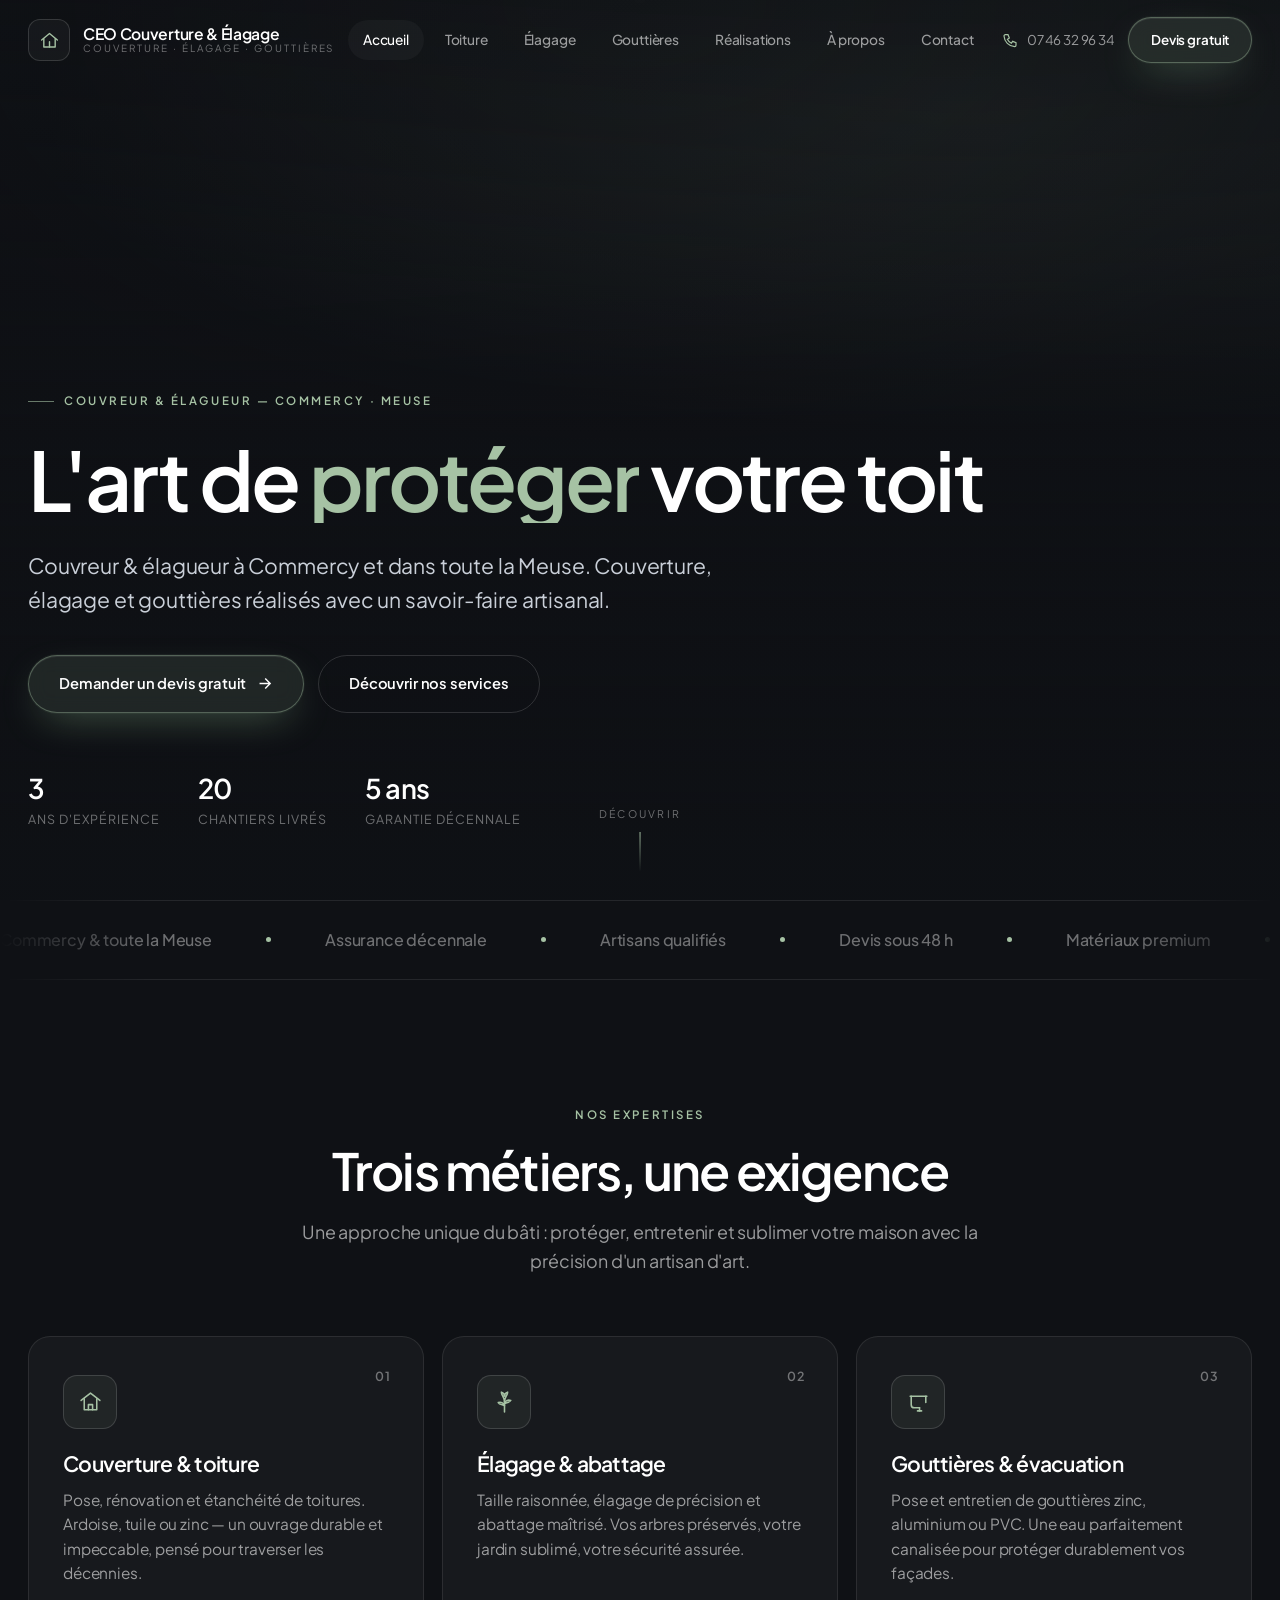
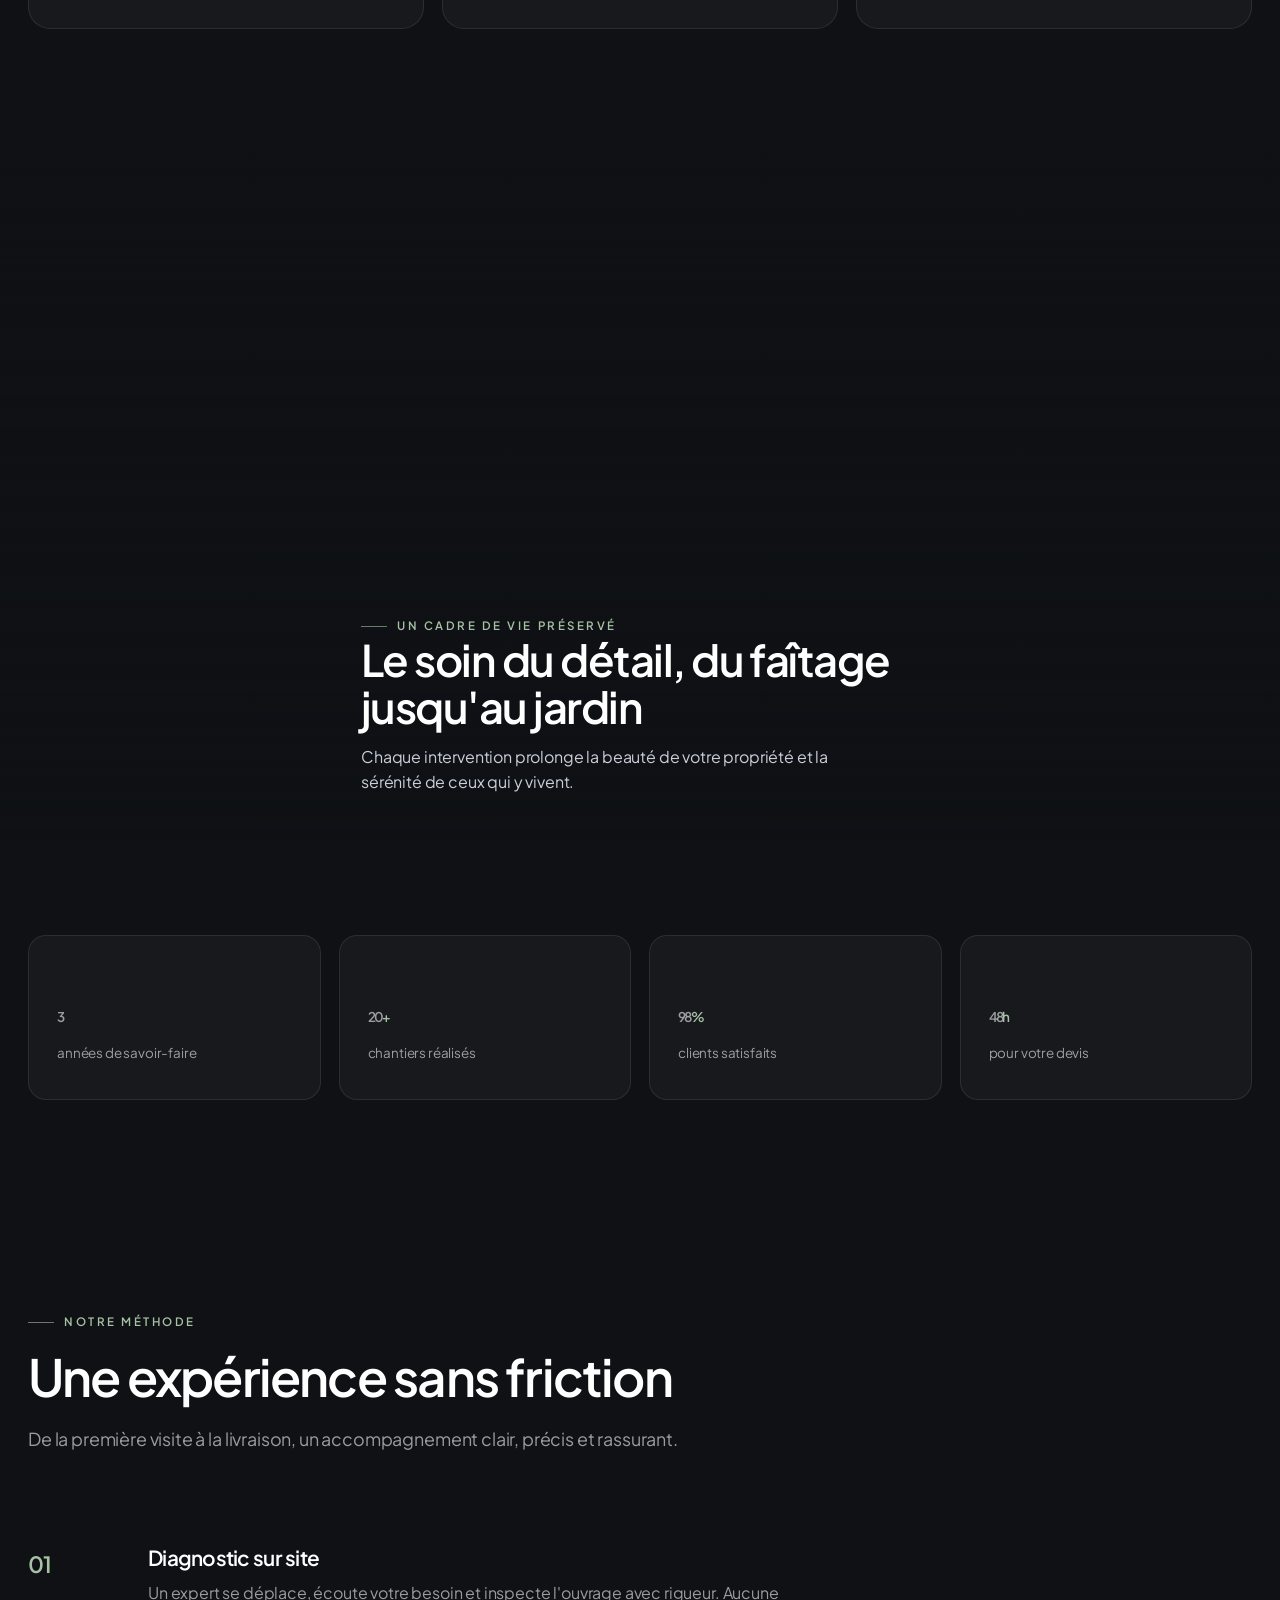
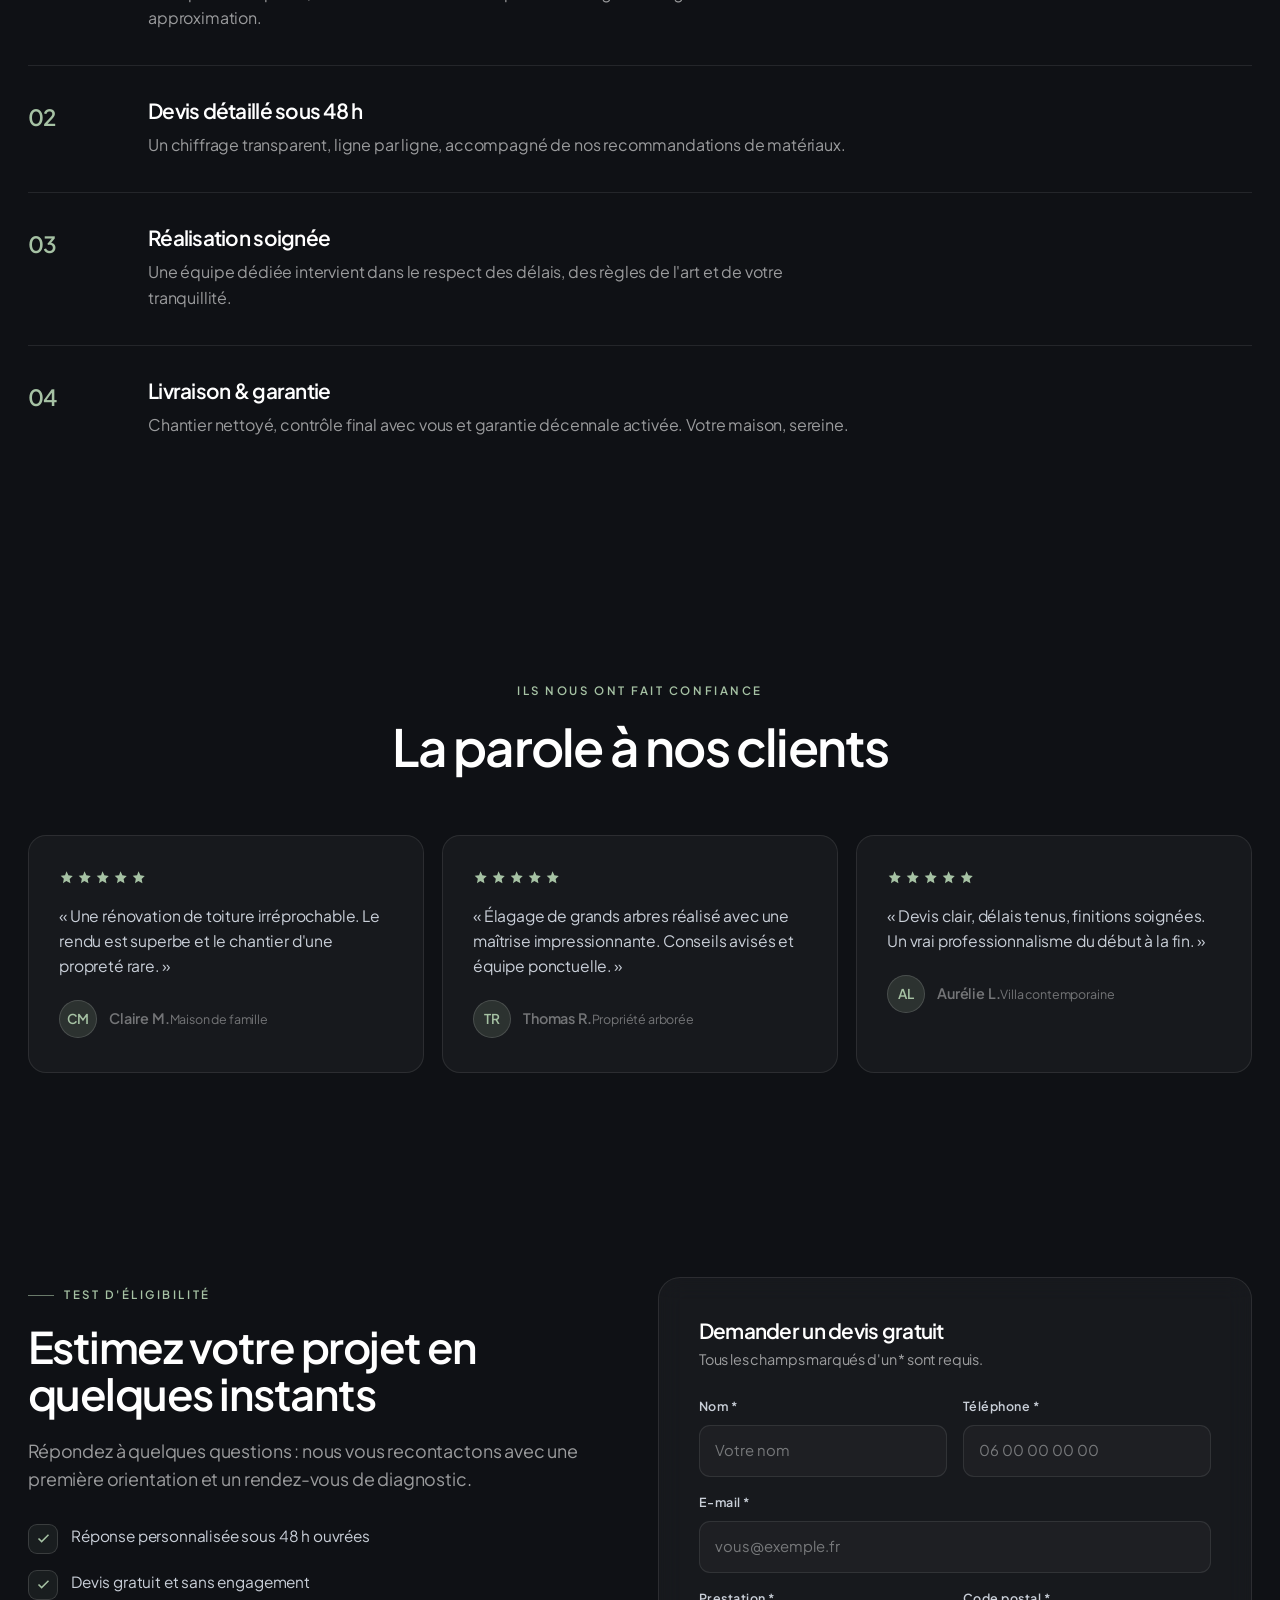
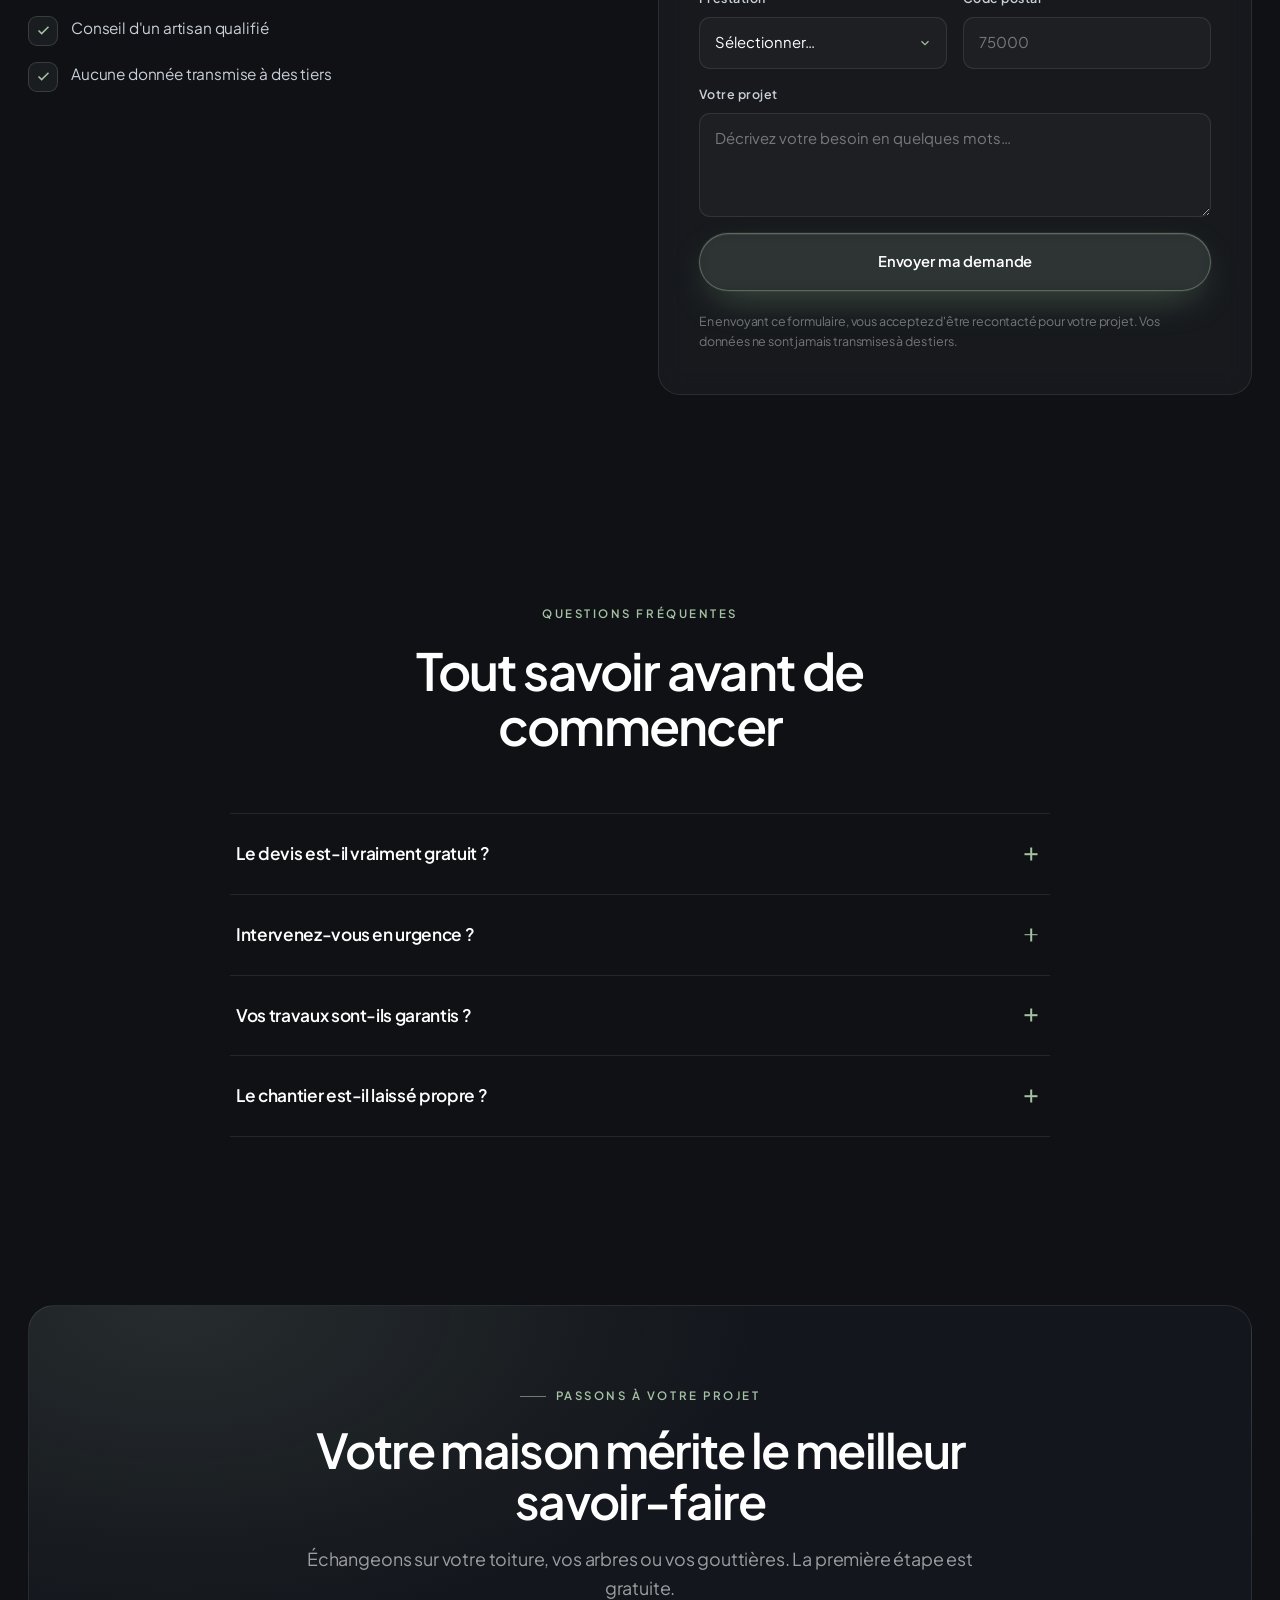
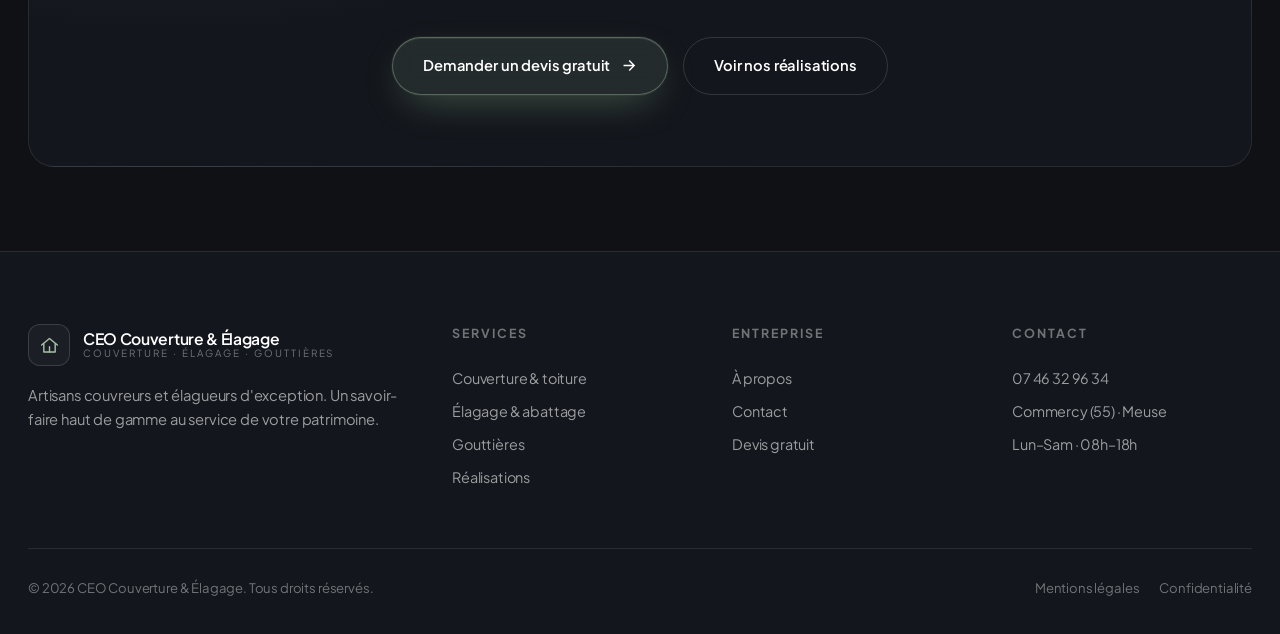
==== commit 443bec83: "Infos client, SEO local Commercy/Meuse, pages légales - Téléphone réel : 07 46 32 96 34 - Localisati" ====
--- a/index.html
+++ b/index.html
@@ -3,14 +3,27 @@
 <head>
 <meta charset="UTF-8">
 <meta name="viewport" content="width=device-width, initial-scale=1">
-<title>CEO Couverture &amp; Élagage — Couverture et élagage haut de gamme</title>
-<meta name="description" content="CEO Couverture &amp; Élagage : artisans couvreurs et élagueurs d'exception. Toitures, élagage et gouttières réalisés avec un savoir-faire d'orfèvre. Devis gratuit sous 48 h.">
-<meta name="robots" content="index, follow">
+<title>Couvreur &amp; Élagueur Commercy (Meuse 55) — CEO Couverture &amp; Élagage</title>
+<meta name="description" content="CEO Couverture &amp; Élagage : couvreur, élagueur et poseur de gouttières à Commercy et dans toute la Meuse (55). Rénovation de toiture, abattage, gouttières zinc. Devis gratuit sous 48 h. ☎ 07 46 32 96 34">
+<meta name="keywords" content="couvreur Commercy, élagueur Commercy, couvreur Meuse, élagueur Meuse, rénovation toiture Commercy, abattage arbre Commercy, gouttières Meuse, pose gouttières zinc, démoussage toiture, couvreur 55, élagueur 55, Bar-le-Duc, Saint-Mihiel, Vaucouleurs">
+<meta name="author" content="CEO Couverture &amp; Élagage">
+<meta name="robots" content="index, follow, max-image-preview:large">
+<meta name="geo.region" content="FR-55">
+<meta name="geo.placename" content="Commercy">
+<meta name="geo.position" content="48.7625;5.5933">
+<meta name="ICBM" content="48.7625, 5.5933">
 <link rel="canonical" href="https://www.ceo-couverture-elagage.fr/">
+<link rel="alternate" hreflang="fr-FR" href="https://www.ceo-couverture-elagage.fr/">
 <meta property="og:type" content="website">
-<meta property="og:title" content="CEO Couverture &amp; Élagage — Couverture et élagage haut de gamme">
-<meta property="og:description" content="L'art de protéger votre toit. Couverture, élagage et gouttières par des artisans d'exception.">
+<meta property="og:site_name" content="CEO Couverture &amp; Élagage">
+<meta property="og:title" content="Couvreur &amp; Élagueur Commercy (55) — CEO Couverture &amp; Élagage">
+<meta property="og:description" content="Couverture, élagage et gouttières à Commercy et dans toute la Meuse. Savoir-faire artisanal, devis gratuit sous 48 h.">
+<meta property="og:url" content="https://www.ceo-couverture-elagage.fr/">
 <meta property="og:locale" content="fr_FR">
+<meta property="og:image" content="https://www.ceo-couverture-elagage.fr/favicon.svg">
+<meta name="twitter:card" content="summary_large_image">
+<meta name="twitter:title" content="Couvreur &amp; Élagueur Commercy (55) — CEO Couverture &amp; Élagage">
+<meta name="twitter:description" content="Couverture, élagage et gouttières à Commercy et dans toute la Meuse. Devis gratuit sous 48 h.">
 <meta name="theme-color" content="#0F1115">
 <link rel="icon" href="favicon.svg" type="image/svg+xml">
 <link rel="preconnect" href="https://fonts.googleapis.com">
@@ -20,20 +33,59 @@
 <script type="application/ld+json">
 {
   "@context": "https://schema.org",
-  "@type": "RoofingContractor",
+  "@type": ["RoofingContractor","LocalBusiness"],
+  "@id": "https://www.ceo-couverture-elagage.fr/#business",
   "name": "CEO Couverture & Élagage",
+  "alternateName": "CEO Couverture et Élagage",
   "image": "https://www.ceo-couverture-elagage.fr/favicon.svg",
+  "logo": "https://www.ceo-couverture-elagage.fr/favicon.svg",
   "url": "https://www.ceo-couverture-elagage.fr/",
-  "telephone": "[01 23 45 67 89]",
-  "email": "[contact@ceo-couverture-elagage.fr]",
-  "priceRange": "€€€",
-  "description": "Entreprise artisanale haut de gamme de couverture, d'élagage et de pose de gouttières.",
-  "address": { "@type": "PostalAddress", "streetAddress": "[Numéro et rue]", "addressLocality": "[Ville]", "postalCode": "[Code postal]", "addressCountry": "FR" },
+  "telephone": "+33746329634",
+  "priceRange": "€€",
+  "description": "Couvreur, élagueur et poseur de gouttières à Commercy (Meuse 55). Rénovation de toiture, élagage, abattage, pose et entretien de gouttières. Devis gratuit sous 48 h.",
+  "address": { "@type": "PostalAddress", "addressLocality": "Commercy", "postalCode": "55200", "addressRegion": "Meuse", "addressCountry": "FR" },
+  "geo": { "@type": "GeoCoordinates", "latitude": 48.7625, "longitude": 5.5933 },
+  "hasMap": "https://www.openstreetmap.org/?mlat=48.7625&mlon=5.5933#map=13/48.7625/5.5933",
   "openingHoursSpecification": [{ "@type": "OpeningHoursSpecification", "dayOfWeek": ["Monday","Tuesday","Wednesday","Thursday","Friday","Saturday"], "opens": "08:00", "closes": "18:00" }],
+  "areaServed": [
+    { "@type": "City", "name": "Commercy" },
+    { "@type": "City", "name": "Bar-le-Duc" },
+    { "@type": "City", "name": "Saint-Mihiel" },
+    { "@type": "City", "name": "Vaucouleurs" },
+    { "@type": "City", "name": "Void-Vacon" },
+    { "@type": "City", "name": "Vignot" },
+    { "@type": "City", "name": "Lérouville" },
+    { "@type": "City", "name": "Pagny-sur-Meuse" },
+    { "@type": "City", "name": "Sampigny" },
+    { "@type": "City", "name": "Euville" },
+    { "@type": "AdministrativeArea", "name": "Meuse" }
+  ],
   "makesOffer": [
-    { "@type": "Offer", "itemOffered": { "@type": "Service", "name": "Couverture et rénovation de toiture" } },
-    { "@type": "Offer", "itemOffered": { "@type": "Service", "name": "Élagage et abattage d'arbres" } },
-    { "@type": "Offer", "itemOffered": { "@type": "Service", "name": "Pose et entretien de gouttières" } }
+    { "@type": "Offer", "itemOffered": { "@type": "Service", "name": "Couverture et rénovation de toiture", "areaServed": "Meuse" } },
+    { "@type": "Offer", "itemOffered": { "@type": "Service", "name": "Élagage et abattage d'arbres", "areaServed": "Meuse" } },
+    { "@type": "Offer", "itemOffered": { "@type": "Service", "name": "Pose et entretien de gouttières", "areaServed": "Meuse" } }
+  ],
+  "knowsAbout": ["Couverture","Élagage","Abattage","Gouttières","Rénovation de toiture","Démoussage","Zinguerie"]
+}
+</script>
+<script type="application/ld+json">
+{
+  "@context": "https://schema.org",
+  "@type": "WebSite",
+  "url": "https://www.ceo-couverture-elagage.fr/",
+  "name": "CEO Couverture & Élagage",
+  "inLanguage": "fr-FR"
+}
+</script>
+<script type="application/ld+json">
+{
+  "@context": "https://schema.org",
+  "@type": "FAQPage",
+  "mainEntity": [
+    { "@type": "Question", "name": "Le devis est-il vraiment gratuit ?", "acceptedAnswer": { "@type": "Answer", "text": "Oui. Le déplacement, le diagnostic et le devis détaillé sont entièrement gratuits et sans engagement de votre part." } },
+    { "@type": "Question", "name": "Intervenez-vous en urgence ?", "acceptedAnswer": { "@type": "Answer", "text": "Oui, pour les fuites de toiture ou les arbres dangereux, nous proposons une intervention rapide à Commercy et dans toute la Meuse. Contactez-nous par téléphone au 07 46 32 96 34." } },
+    { "@type": "Question", "name": "Vos travaux sont-ils garantis ?", "acceptedAnswer": { "@type": "Answer", "text": "Tous nos ouvrages de couverture bénéficient de la garantie décennale. Nous sommes assurés en responsabilité civile professionnelle." } },
+    { "@type": "Question", "name": "Le chantier est-il laissé propre ?", "acceptedAnswer": { "@type": "Answer", "text": "Absolument. Le nettoyage et l'évacuation des déchets sont systématiquement inclus." } }
   ]
 }
 </script>
@@ -57,9 +109,9 @@
       <a href="contact.html">Contact</a>
     </nav>
     <div class="header-side">
-      <a class="header-phone" href="tel:+33000000000">
+      <a class="header-phone" href="tel:+33746329634">
         <svg viewBox="0 0 24 24" fill="none" stroke="currentColor" stroke-width="1.8"><path d="M5 4h4l2 5-3 2a14 14 0 0 0 6 6l2-3 5 2v4a2 2 0 0 1-2 2A17 17 0 0 1 3 6a2 2 0 0 1 2-2Z"/></svg>
-        <span>[01 23 45 67 89]</span>
+        <span>07 46 32 96 34</span>
       </a>
       <a href="contact.html#devis" class="btn btn-primary header-cta">Devis gratuit</a>
       <button class="nav-toggle" aria-label="Ouvrir le menu" aria-expanded="false"><span></span><span></span><span></span></button>
@@ -88,9 +140,9 @@
   </div>
   <div class="hero-grain"></div>
   <div class="wrap wrap-wide hero-inner">
-    <span class="eyebrow">Couverture &amp; Élagage d'exception</span>
+    <span class="eyebrow">Couvreur &amp; Élagueur — Commercy · Meuse</span>
     <h1 class="display" data-split>L'art de *protéger* votre toit</h1>
-    <p class="hero-sub">Couverture et élagage haut de gamme. Un travail d'orfèvre pour votre toiture, vos arbres et votre cadre de vie.</p>
+    <p class="hero-sub">Couvreur &amp; élagueur à Commercy et dans toute la Meuse. Couverture, élagage et gouttières réalisés avec un savoir-faire artisanal.</p>
     <div class="hero-actions">
       <a href="contact.html#devis" class="btn btn-primary">
         Demander un devis gratuit
@@ -99,9 +151,9 @@
       <a href="#services" class="btn btn-ghost">Découvrir nos services</a>
     </div>
     <div class="hero-meta">
-      <div><strong data-count="20">20</strong><span>ans d'expérience</span></div>
-      <div><strong data-count="1200">1200</strong><span>chantiers livrés</span></div>
-      <div><strong>10&nbsp;ans</strong><span>garantie décennale</span></div>
+      <div><strong data-count="3">3</strong><span>ans d'expérience</span></div>
+      <div><strong data-count="20">20</strong><span>chantiers livrés</span></div>
+      <div><strong>5&nbsp;ans</strong><span>garantie décennale</span></div>
     </div>
   </div>
   <div class="scroll-cue"><span>Découvrir</span><i></i></div>
@@ -110,6 +162,7 @@
 <!-- ===================== MARQUEE ===================== -->
 <div class="marquee" aria-hidden="true">
   <div class="marquee-track">
+    <span>Commercy &amp; toute la Meuse</span>
     <span>Assurance décennale</span>
     <span>Artisans qualifiés</span>
     <span>Devis sous 48 h</span>
@@ -166,8 +219,8 @@
 <section class="section-pad-sm">
   <div class="wrap wrap-wide">
     <div class="stats">
-      <div class="stat" data-reveal data-reveal-d="1"><strong><span data-count="20">20</span></strong><span>années de savoir-faire</span></div>
-      <div class="stat" data-reveal data-reveal-d="2"><strong><span data-count="1200">1200</span><span class="suf">+</span></strong><span>chantiers réalisés</span></div>
+      <div class="stat" data-reveal data-reveal-d="1"><strong><span data-count="3">3</span></strong><span>années de savoir-faire</span></div>
+      <div class="stat" data-reveal data-reveal-d="2"><strong><span data-count="20">20</span><span class="suf">+</span></strong><span>chantiers réalisés</span></div>
       <div class="stat" data-reveal data-reveal-d="3"><strong><span data-count="98">98</span><span class="suf">%</span></strong><span>clients satisfaits</span></div>
       <div class="stat" data-reveal data-reveal-d="4"><strong><span data-count="48">48</span><span class="suf">h</span></strong><span>pour votre devis</span></div>
     </div>
@@ -283,7 +336,7 @@
           <div class="field col-2"><label for="f-msg">Votre projet</label><textarea id="f-msg" name="message" placeholder="Décrivez votre besoin en quelques mots…"></textarea></div>
           <p class="form-msg" hidden role="status"></p>
           <div class="field col-2"><button type="submit" class="btn btn-primary btn-block">Envoyer ma demande</button></div>
-          <p class="form-foot">[À CONFIGURER : connectez ce formulaire à votre messagerie ou à un outil de gestion des demandes.]</p>
+          <p class="form-foot">En envoyant ce formulaire, vous acceptez d&#39;être recontacté pour votre projet. Vos données ne sont jamais transmises à des tiers.</p>
         </form>
       </div>
     </div>
@@ -363,21 +416,19 @@
       </div>
       <div class="footer-col">
         <h4>Contact</h4>
-        <a href="tel:+33000000000">[01 23 45 67 89]</a>
-        <a href="mailto:contact@ceo-couverture-elagage.fr">[contact@…fr]</a>
-        <p>[Adresse], [Ville]</p>
+        <a href="tel:+33746329634">07 46 32 96 34</a>
+        <p>Commercy (55) · Meuse</p>
         <p>Lun–Sam · 08h–18h</p>
       </div>
     </div>
     <div class="footer-bottom">
       <p>© <span id="year">2026</span> CEO Couverture &amp; Élagage. Tous droits réservés.</p>
       <div class="fb-links">
-        <a href="#">Mentions légales</a>
-        <a href="#">Confidentialité</a>
-      </div>
-    </div>
-  </div>
-  <p class="config-note">[À CONFIGURER : <b>nom légal, SIRET, téléphone, e-mail, adresse</b> et liens des pages légales avant mise en ligne.]</p>
+        <a href="mentions-legales.html">Mentions légales</a>
+        <a href="confidentialite.html">Confidentialité</a>
+      </div>
+    </div>
+  </div>
 </footer>
 
 <script src="assets/js/main.js"></script>
--- a/assets/css/styles.css
+++ b/assets/css/styles.css
@@ -6,8 +6,6 @@
 /* ---------- Reset ---------- */
 *,*::before,*::after{box-sizing:border-box;margin:0;padding:0}
 html{-webkit-text-size-adjust:100%;scroll-behavior:smooth}
-@media (prefers-reduced-motion:reduce){html{scroll-behavior:auto}
-  *,*::before,*::after{animation-duration:.001ms!important;animation-iteration-count:1!important;transition-duration:.001ms!important}}
 img,svg{display:block;max-width:100%}
 button,input,select,textarea{font:inherit;color:inherit}
 a{color:inherit;text-decoration:none}
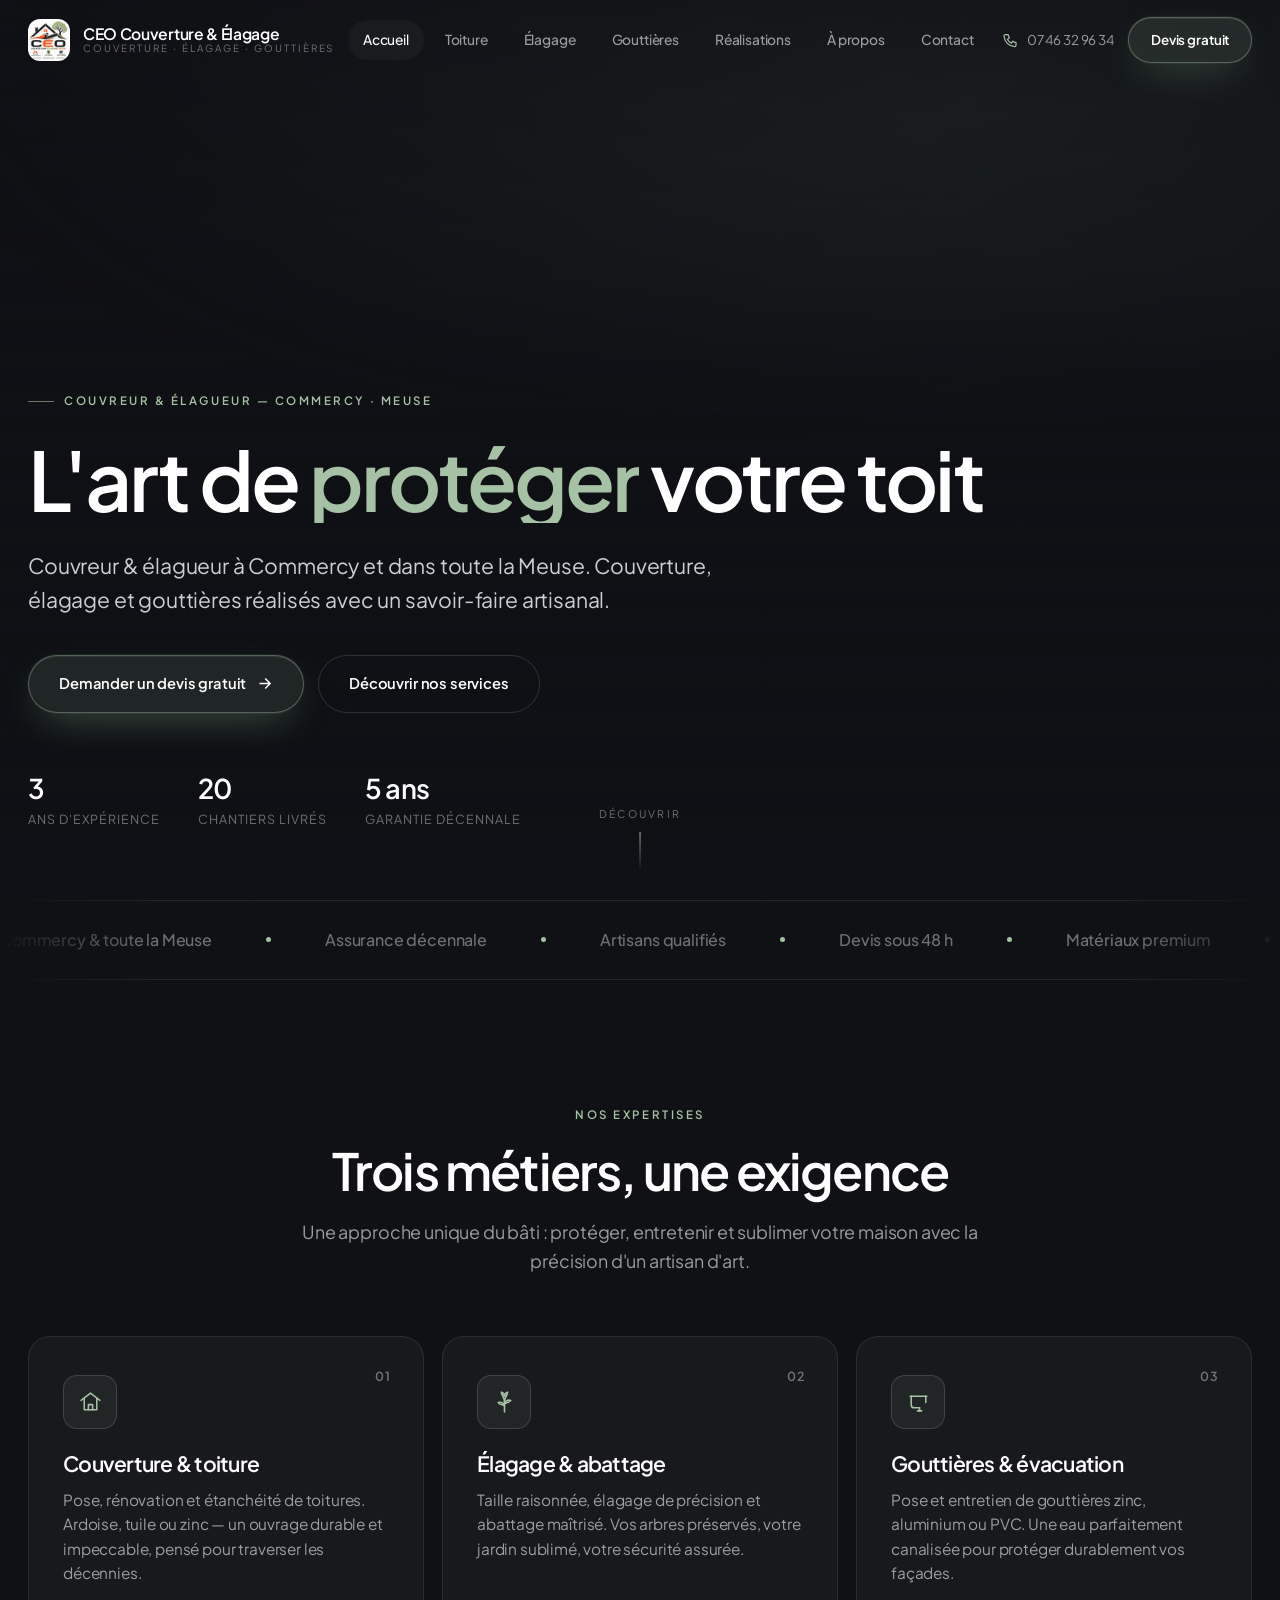
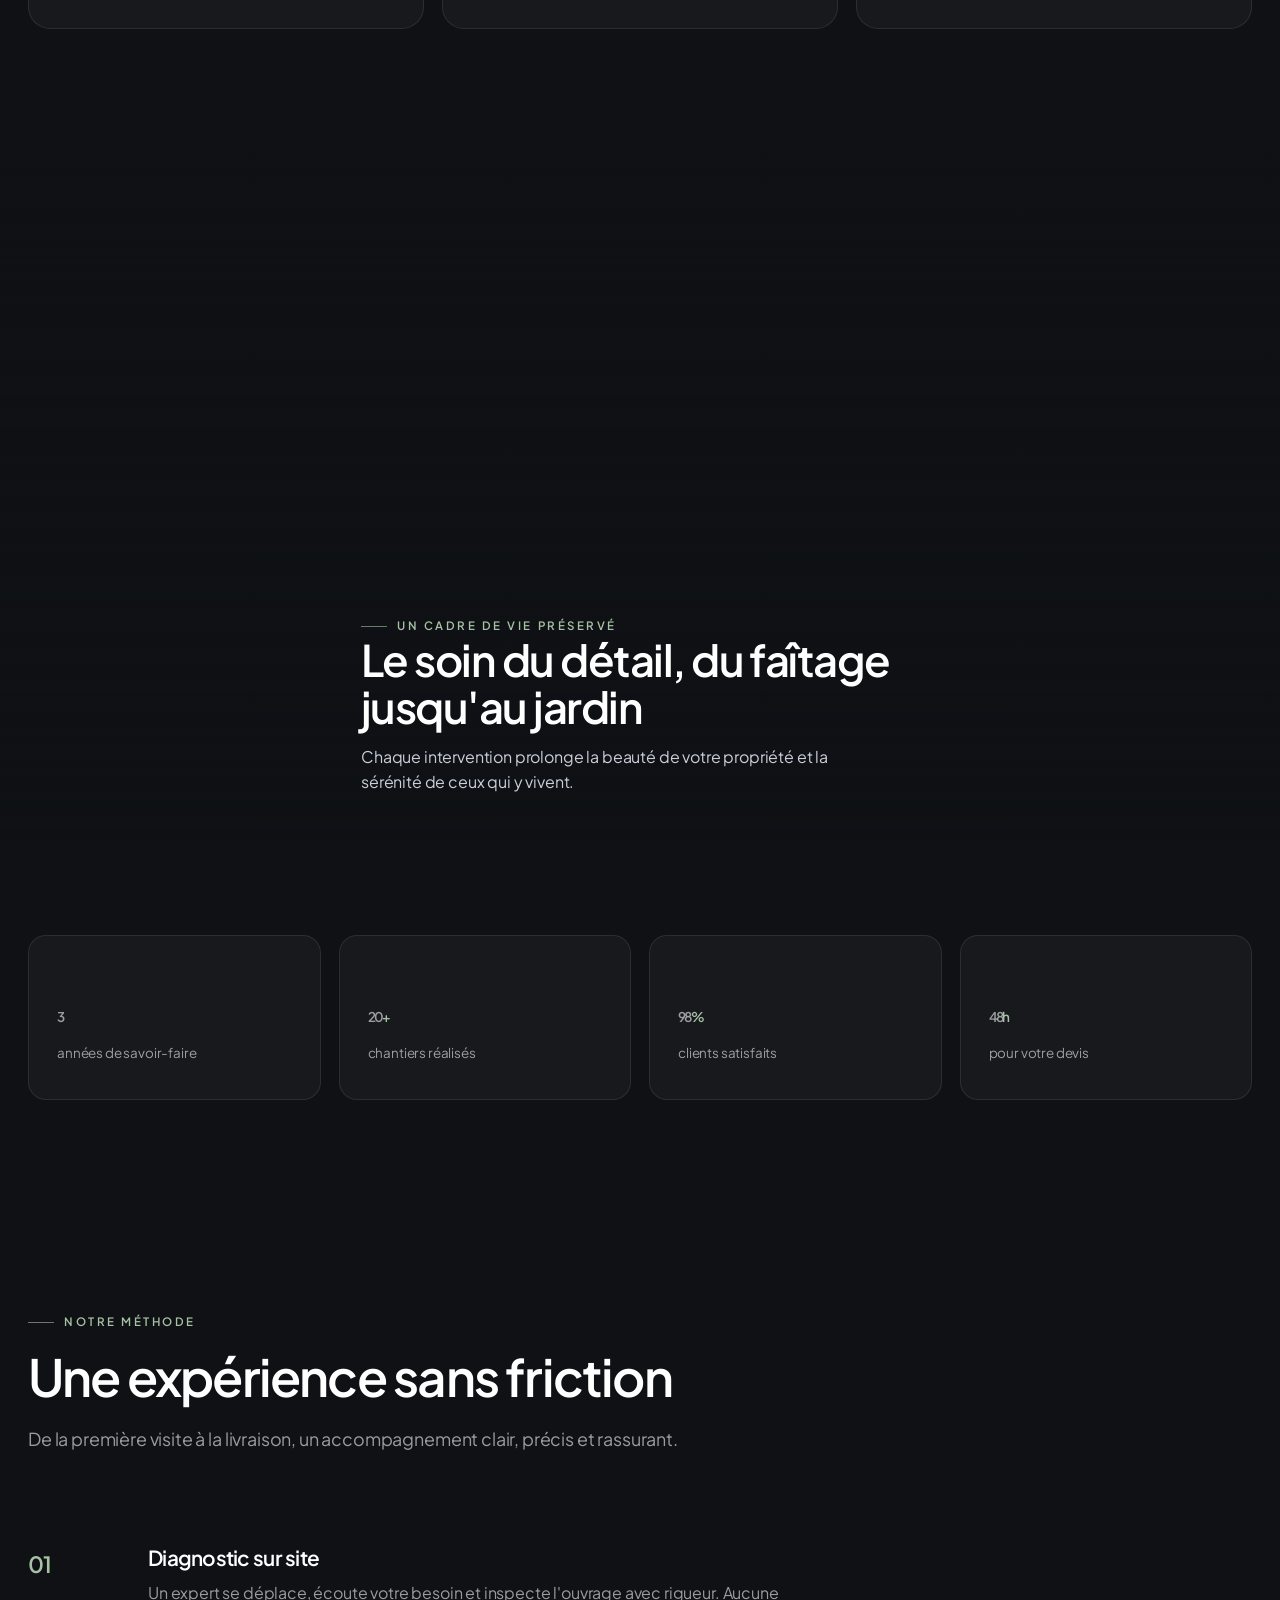
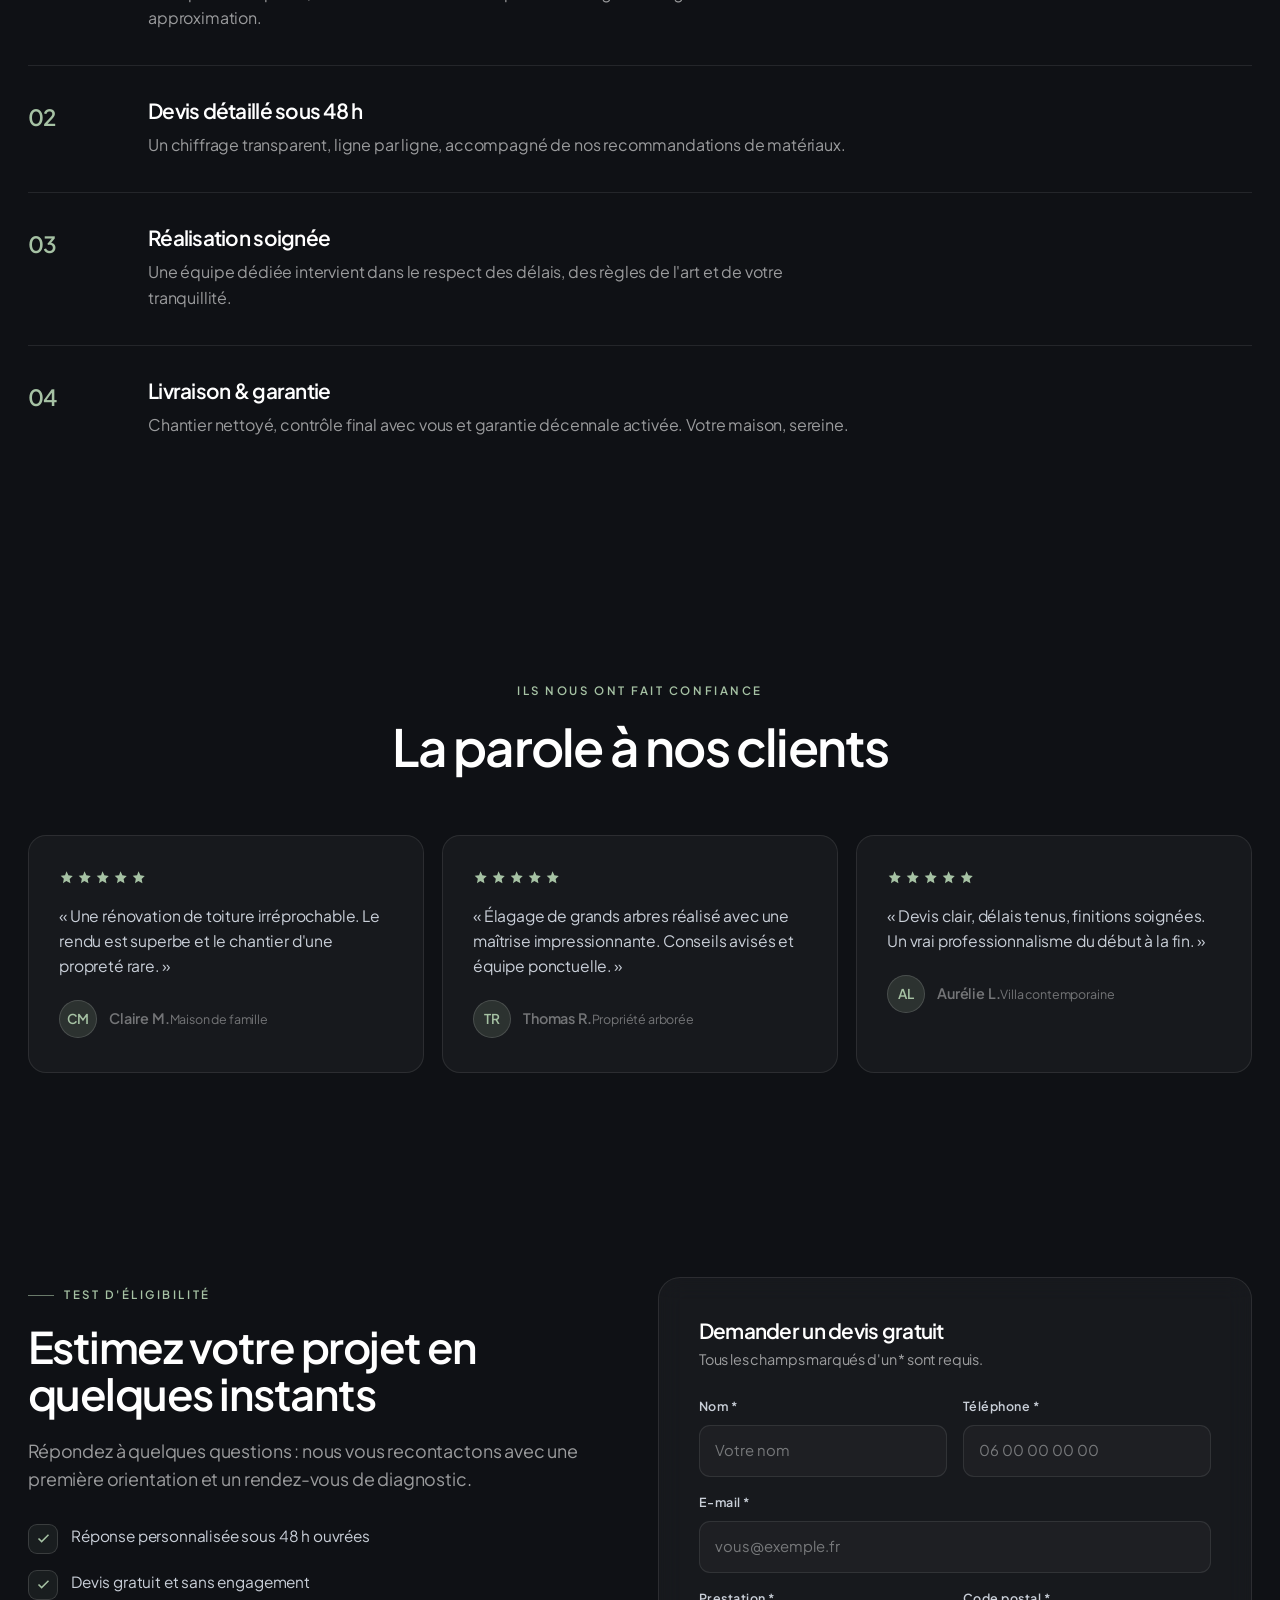
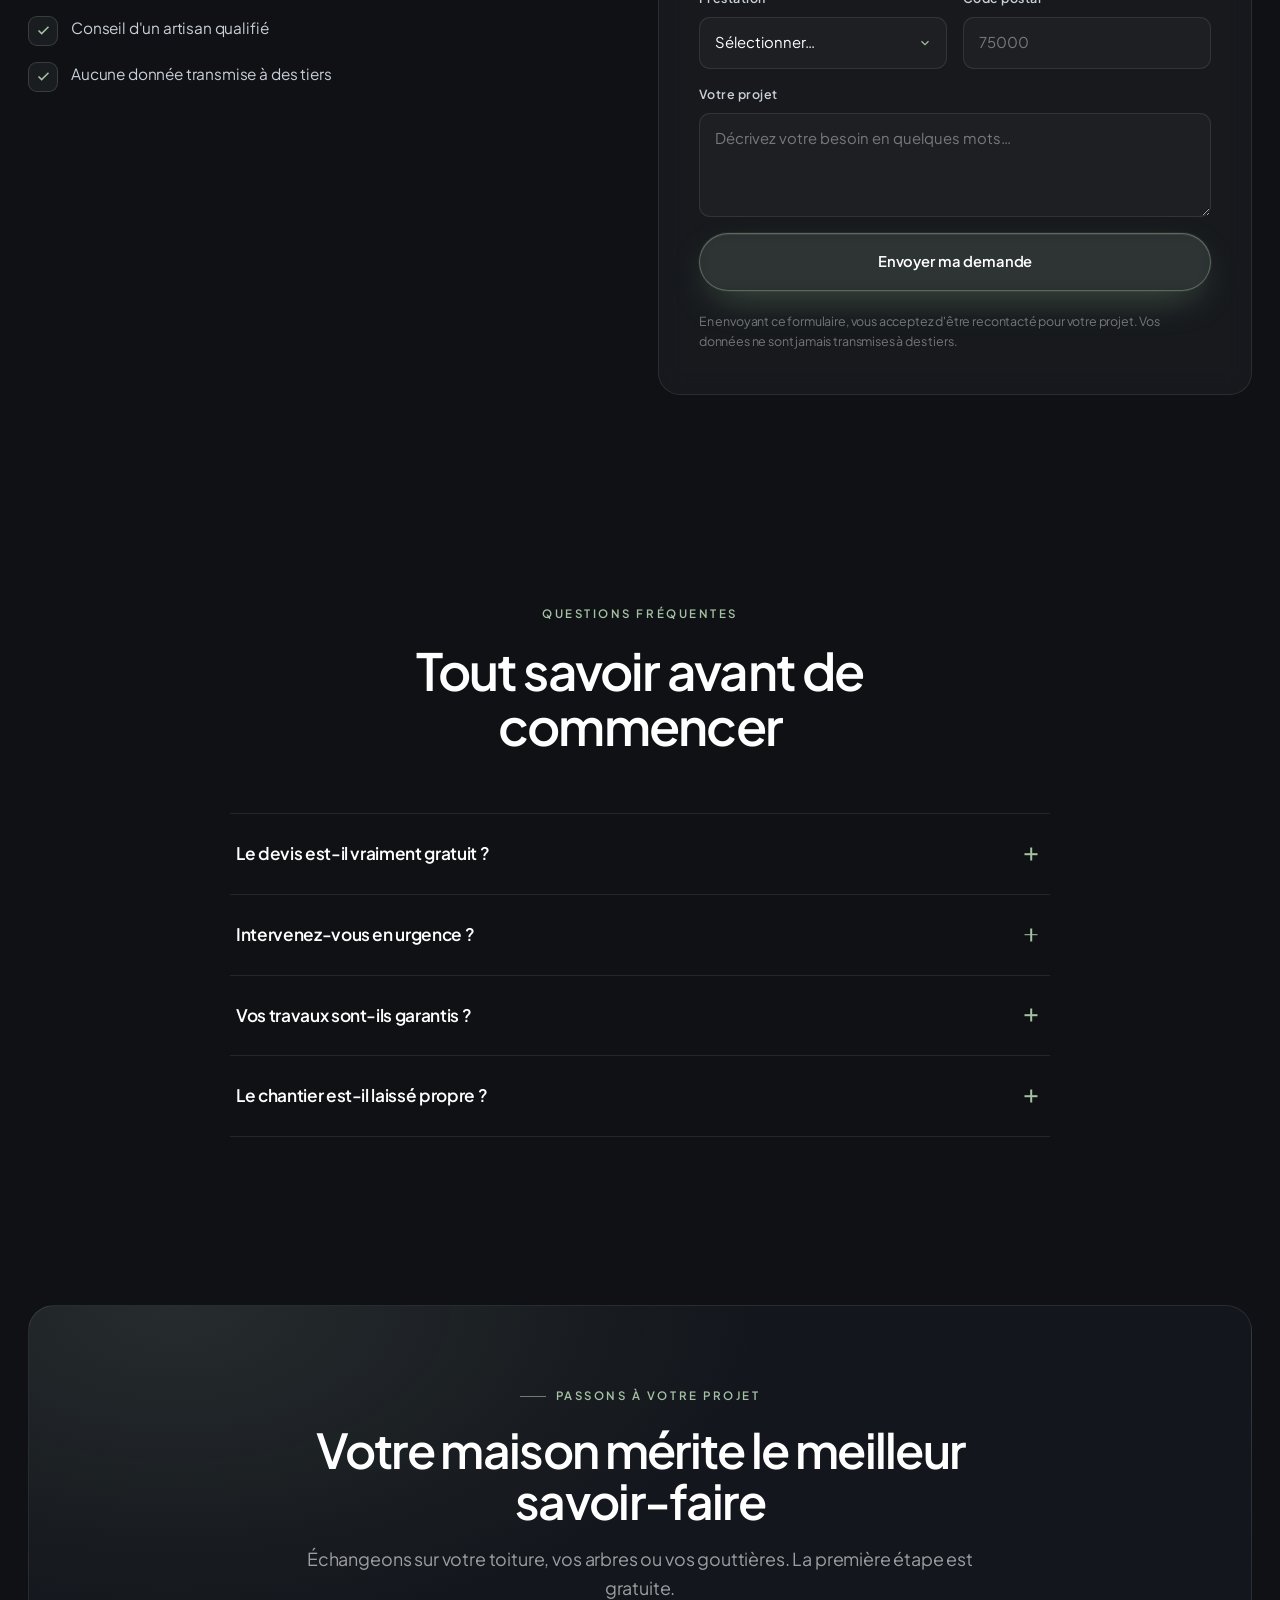
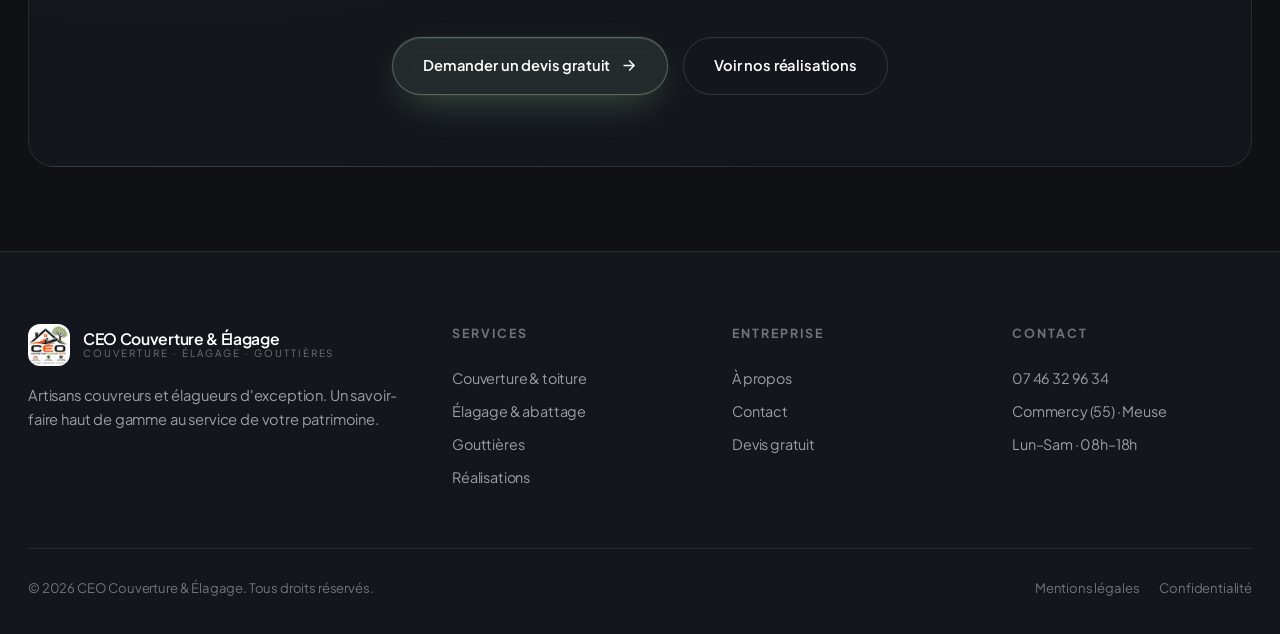
==== commit 6e455989: "Logo officiel, formulaire de devis fonctionnel et photos réelles - Logo CEO intégré dans l'en-tête e" ====
--- a/index.html
+++ b/index.html
@@ -96,7 +96,7 @@
 <header class="site-header">
   <div class="wrap wrap-wide header-inner">
     <a class="brand" href="index.html" aria-label="Accueil — CEO Couverture &amp; Élagage">
-      <span class="brand-mark"><svg viewBox="0 0 24 24" fill="none" stroke="currentColor" stroke-width="1.6" stroke-linejoin="round" stroke-linecap="round"><path d="M3 11.5 12 4l9 7.5"/><path d="M5.5 10v9.5h13V10"/><path d="M12 19.5v-6"/></svg></span>
+      <span class="brand-mark"><img src="assets/logo-ceo.png" alt="Logo CEO Couverture &amp; Élagage"></span>
       <span class="brand-name"><strong>CEO Couverture &amp; Élagage</strong><small>Couverture · Élagage · Gouttières</small></span>
     </a>
     <nav class="nav-main" aria-label="Navigation principale">
@@ -319,7 +319,11 @@
       <div class="form-card" data-reveal data-reveal-d="1">
         <h3>Demander un devis gratuit</h3>
         <p class="form-intro">Tous les champs marqués d'un * sont requis.</p>
-        <form class="form-grid" data-quote-form novalidate>
+        <form class="form-grid" data-quote-form action="https://formsubmit.co/ceo.couverture.elagage@gmail.com" method="POST" novalidate>
+          <input type="hidden" name="_subject" value="Nouvelle demande de devis — site CEO Couverture &amp; Élagage">
+          <input type="hidden" name="_template" value="table">
+          <input type="hidden" name="_captcha" value="false">
+          <input type="text" name="_honey" tabindex="-1" autocomplete="off" aria-hidden="true" style="position:absolute;left:-9999px;width:1px;height:1px;opacity:0">
           <div class="field"><label for="f-nom">Nom *</label><input id="f-nom" name="nom" type="text" placeholder="Votre nom" required></div>
           <div class="field"><label for="f-tel">Téléphone *</label><input id="f-tel" name="tel" type="tel" placeholder="06 00 00 00 00" required></div>
           <div class="field col-2"><label for="f-mail">E-mail *</label><input id="f-mail" name="email" type="email" placeholder="vous@exemple.fr" required></div>
@@ -396,7 +400,7 @@
     <div class="footer-top">
       <div class="footer-brand">
         <a class="brand" href="index.html">
-          <span class="brand-mark"><svg viewBox="0 0 24 24" fill="none" stroke="currentColor" stroke-width="1.6" stroke-linejoin="round" stroke-linecap="round"><path d="M3 11.5 12 4l9 7.5"/><path d="M5.5 10v9.5h13V10"/><path d="M12 19.5v-6"/></svg></span>
+          <span class="brand-mark"><img src="assets/logo-ceo.png" alt="Logo CEO Couverture &amp; Élagage"></span>
           <span class="brand-name"><strong>CEO Couverture &amp; Élagage</strong><small>Couverture · Élagage · Gouttières</small></span>
         </a>
         <p>Artisans couvreurs et élagueurs d'exception. Un savoir-faire haut de gamme au service de votre patrimoine.</p>
--- a/assets/css/styles.css
+++ b/assets/css/styles.css
@@ -105,10 +105,11 @@
 .header-inner{display:flex;align-items:center;justify-content:space-between;height:80px}
 .brand{display:flex;align-items:center;gap:13px}
 .brand-mark{
-  width:42px;height:42px;border-radius:12px;display:grid;place-items:center;
-  border:1px solid var(--line-2);background:var(--panel);color:var(--sage);
+  width:42px;height:42px;border-radius:12px;display:grid;place-items:center;overflow:hidden;
+  border:1px solid var(--line-2);background:#fff;color:var(--sage);
 }
 .brand-mark svg{width:21px;height:21px}
+.brand-mark img{width:100%;height:100%;object-fit:contain}
 .brand-name{display:flex;flex-direction:column;line-height:1.15}
 .brand-name strong{font-size:.98rem;font-weight:600;letter-spacing:-.02em}
 .brand-name small{font-size:.62rem;letter-spacing:.2em;text-transform:uppercase;color:var(--faint)}
@@ -363,6 +364,9 @@
   background:rgba(166,194,164,.1);border:1px solid rgba(166,194,164,.3);
   color:var(--sage);font-size:.88rem;
 }
+.form-msg.is-error{
+  background:rgba(224,122,95,.1);border-color:rgba(224,122,95,.32);color:#E8A593;
+}
 .form-foot{grid-column:span 2;margin-top:6px;font-size:.78rem;color:var(--faint)}
 
 /* ---------- FAQ ---------- */
@@ -409,6 +413,90 @@
 }
 .gal-cap strong{display:block;font-size:.98rem;font-weight:600}
 .gal-cap span{font-size:.78rem;color:var(--sage)}
+
+/* ---------- Video gallery ---------- */
+.vid-grid{display:grid;grid-template-columns:repeat(3,1fr);gap:16px}
+.vid-card{
+  position:relative;border-radius:16px;overflow:hidden;aspect-ratio:4/5;
+  border:1px solid var(--line);cursor:pointer;
+  background:linear-gradient(150deg,#1d2228,#101319);
+  transition:transform .5s var(--ease),border-color .4s;
+}
+.vid-card.is-empty{cursor:default}
+.vid-card:hover{transform:translateY(-5px);border-color:var(--line-2)}
+.vid-thumb{width:100%;height:100%;object-fit:cover;transition:transform .7s var(--ease)}
+.vid-card:hover .vid-thumb{transform:scale(1.05)}
+.vid-card::after{content:"";position:absolute;inset:0;background:linear-gradient(180deg,transparent 45%,rgba(15,17,21,.9));pointer-events:none}
+.vid-play{
+  position:absolute;top:50%;left:50%;transform:translate(-50%,-50%);
+  width:62px;height:62px;border-radius:50%;display:grid;place-items:center;z-index:2;
+  background:rgba(166,194,164,.16);border:1px solid rgba(166,194,164,.45);
+  -webkit-backdrop-filter:blur(8px);backdrop-filter:blur(8px);
+  box-shadow:0 0 36px -6px var(--sage-glow);
+  transition:transform .4s var(--ease),background .3s;
+}
+.vid-card:hover .vid-play{transform:translate(-50%,-50%) scale(1.1);background:rgba(166,194,164,.28)}
+.vid-play svg{width:24px;height:24px;color:var(--white);margin-left:3px}
+.vid-card.is-empty .vid-play{display:none}
+.vid-cap{position:absolute;left:0;right:0;bottom:0;padding:20px;z-index:2}
+.vid-cap strong{display:block;font-size:.98rem;font-weight:600}
+.vid-cap span{font-size:.78rem;color:var(--sage)}
+.vid-badge{
+  position:absolute;top:14px;left:14px;z-index:2;
+  font-size:.66rem;font-weight:600;letter-spacing:.05em;text-transform:uppercase;
+  padding:5px 10px;border-radius:999px;color:var(--white);
+  background:rgba(166,194,164,.18);border:1px solid rgba(166,194,164,.42);
+  -webkit-backdrop-filter:blur(6px);backdrop-filter:blur(6px);
+}
+.vid-card.is-empty .vid-badge{display:none}
+.vid-empty-note{
+  position:absolute;left:0;right:0;bottom:0;top:0;z-index:2;
+  display:flex;align-items:center;justify-content:center;text-align:center;
+  padding:24px;font-size:.82rem;color:var(--faint);
+}
+
+/* ---------- Lightbox vidéo ---------- */
+.lightbox{
+  position:fixed;inset:0;z-index:120;display:flex;align-items:center;justify-content:center;
+  padding:24px;background:rgba(8,9,12,.92);
+  -webkit-backdrop-filter:blur(14px);backdrop-filter:blur(14px);
+  opacity:0;pointer-events:none;transition:opacity .35s var(--ease);
+}
+.lightbox.open{opacity:1;pointer-events:auto}
+.lightbox-inner{
+  position:relative;transform:scale(.96);transition:transform .35s var(--ease);
+}
+.lightbox.open .lightbox-inner{transform:scale(1)}
+.lightbox-toggle{
+  display:flex;gap:4px;margin:0 auto 14px;width:max-content;
+  padding:4px;border-radius:999px;background:var(--panel-2);border:1px solid var(--line-2);
+}
+.lightbox-toggle[hidden]{display:none}
+.lightbox-toggle button{
+  padding:8px 24px;border-radius:999px;font-size:.85rem;font-weight:600;
+  color:var(--muted);background:transparent;border:0;cursor:pointer;
+  transition:color .25s,background .25s var(--ease);
+}
+.lightbox-toggle button:hover{color:var(--white)}
+.lightbox-toggle button.current{color:var(--bg);background:var(--sage)}
+.lightbox-frame{display:flex;align-items:center;justify-content:center}
+.lightbox-frame video,
+.lightbox-frame img{
+  display:block;max-width:min(880px,92vw);max-height:82vh;width:auto;height:auto;
+  border-radius:16px;border:1px solid var(--line-2);background:#000;
+}
+.lightbox-close{
+  position:absolute;top:-52px;right:0;width:42px;height:42px;border-radius:50%;
+  display:grid;place-items:center;cursor:pointer;
+  background:var(--panel-2);border:1px solid var(--line-2);color:var(--white);
+  transition:background .25s,transform .25s var(--ease);
+}
+.lightbox-close:hover{background:rgba(255,255,255,.12);transform:rotate(90deg)}
+.lightbox-close svg{width:20px;height:20px}
+@media (max-width:760px){
+  .lightbox-close{top:auto;bottom:-52px;right:50%;transform:translateX(50%)}
+  .lightbox-close:hover{transform:translateX(50%) rotate(90deg)}
+}
 
 /* ---------- Testimonials ---------- */
 .quotes{display:grid;grid-template-columns:repeat(3,1fr);gap:18px}
@@ -510,7 +598,7 @@
 @media (max-width:1080px){
   .nav-main,.header-phone{display:none}
   .nav-toggle{display:flex}
-  .bento,.stats,.steps,.quotes,.tiles,.gal-grid,.contact-grid{grid-template-columns:repeat(2,1fr)}
+  .bento,.stats,.steps,.quotes,.tiles,.gal-grid,.vid-grid,.contact-grid{grid-template-columns:repeat(2,1fr)}
   .footer-top{grid-template-columns:1fr 1fr}
 }
 @media (max-width:760px){
@@ -519,7 +607,7 @@
   .section-pad-sm{padding:60px 0}
   .hero{padding:130px 0 90px;min-height:auto}
   .hero-meta{gap:26px}
-  .bento,.stats,.steps,.quotes,.tiles,.gal-grid,.contact-grid,.feat-grid,
+  .bento,.stats,.steps,.quotes,.tiles,.gal-grid,.vid-grid,.contact-grid,.feat-grid,
   .elig,.about-split,.svc-row,.cta-split{grid-template-columns:1fr}
   .svc-row{display:flex;flex-direction:column;gap:28px;padding:44px 0}
   .svc-row.flip .svc-visual{order:0}
@@ -536,5 +624,6 @@
 }
 @media (max-width:440px){
   .bento,.stats,.steps,.quotes,.tiles,.gal-grid,.contact-grid,.feat-grid{grid-template-columns:1fr}
+  .vid-grid{grid-template-columns:repeat(2,1fr)}
   .display{font-size:2.5rem}
 }
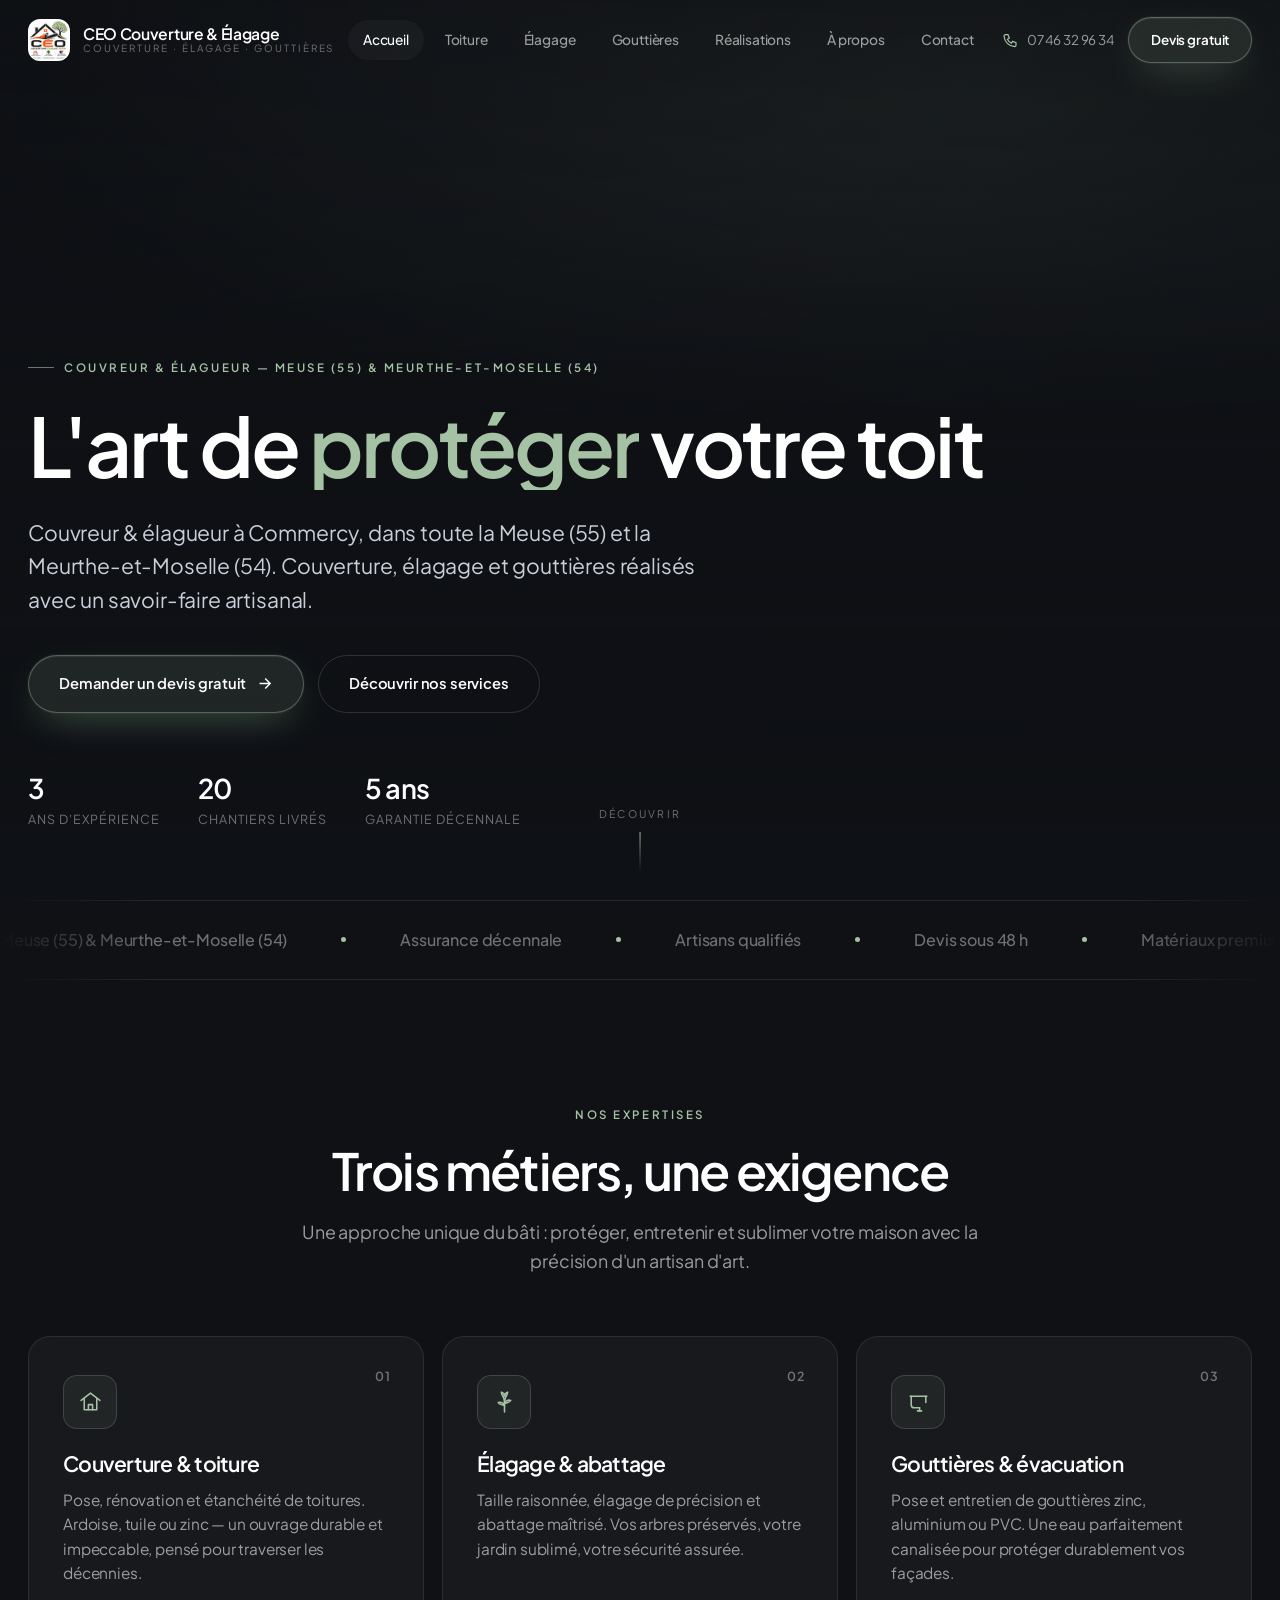
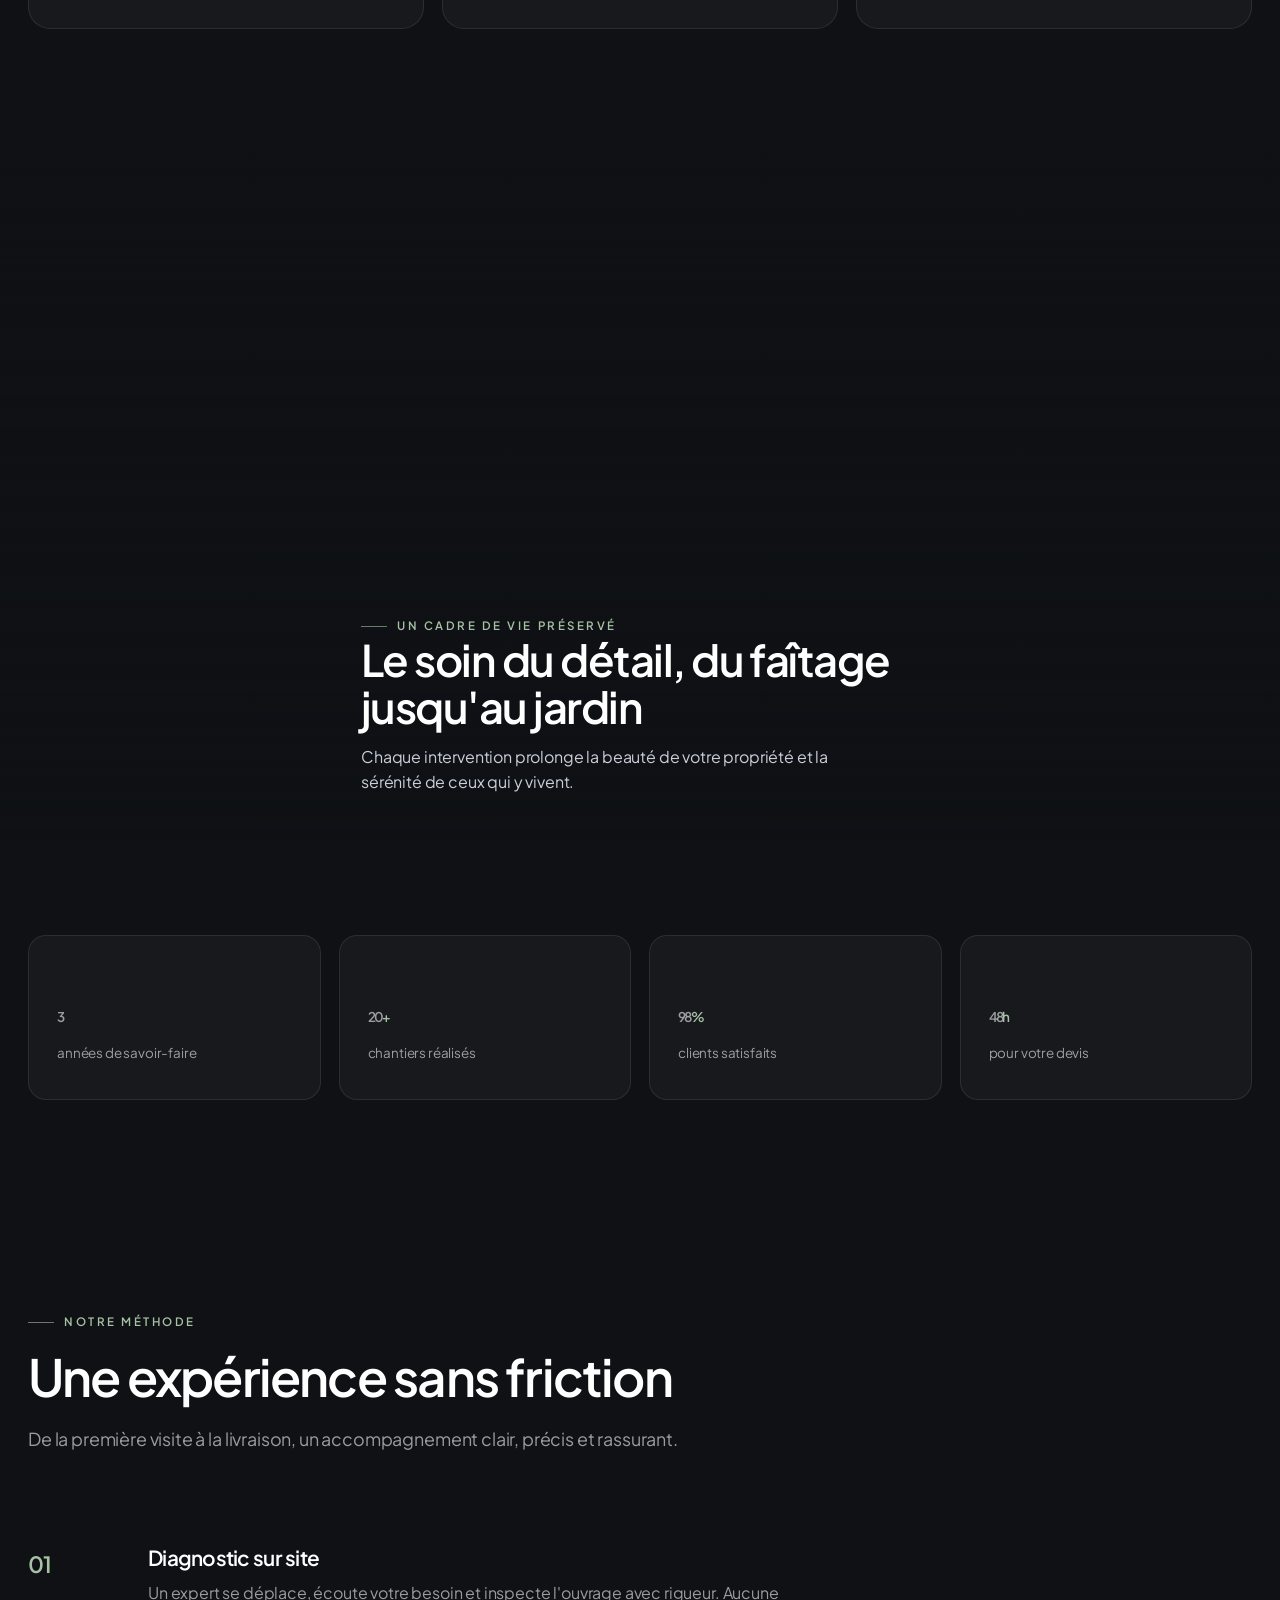
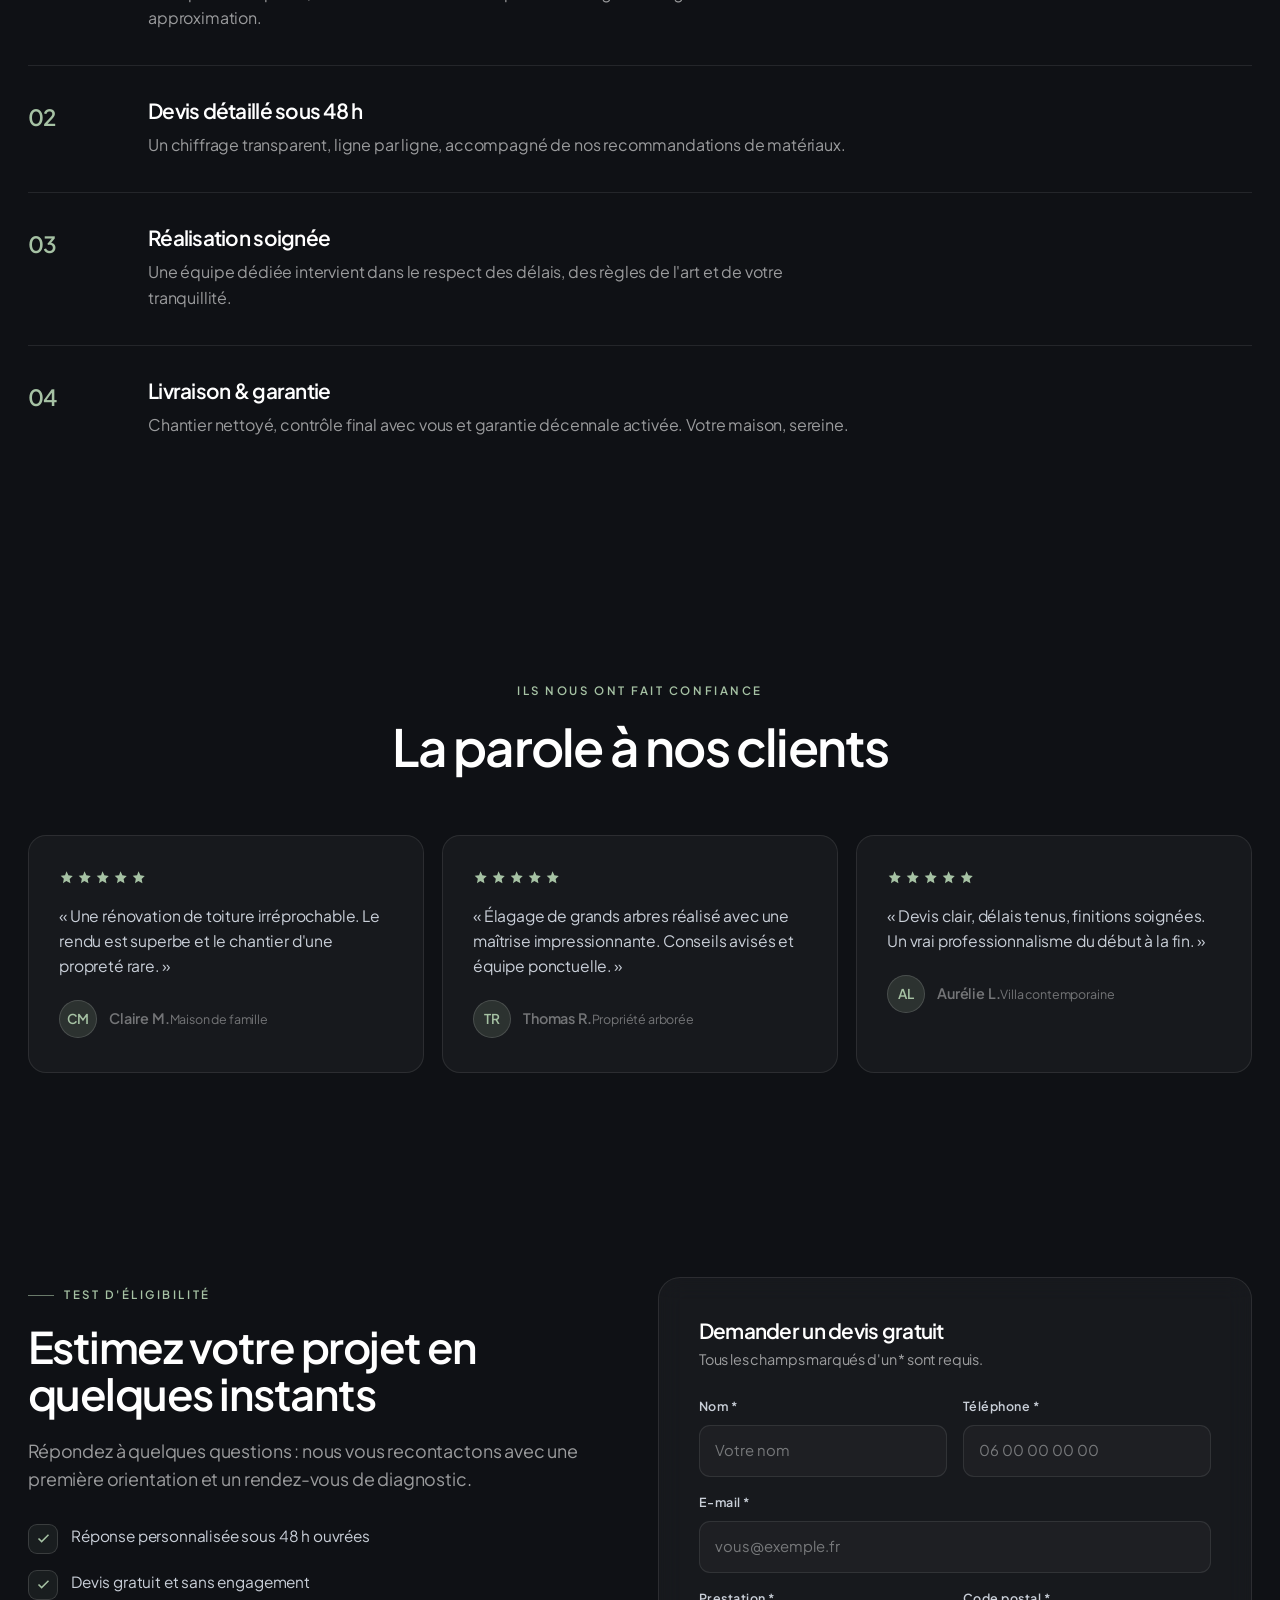
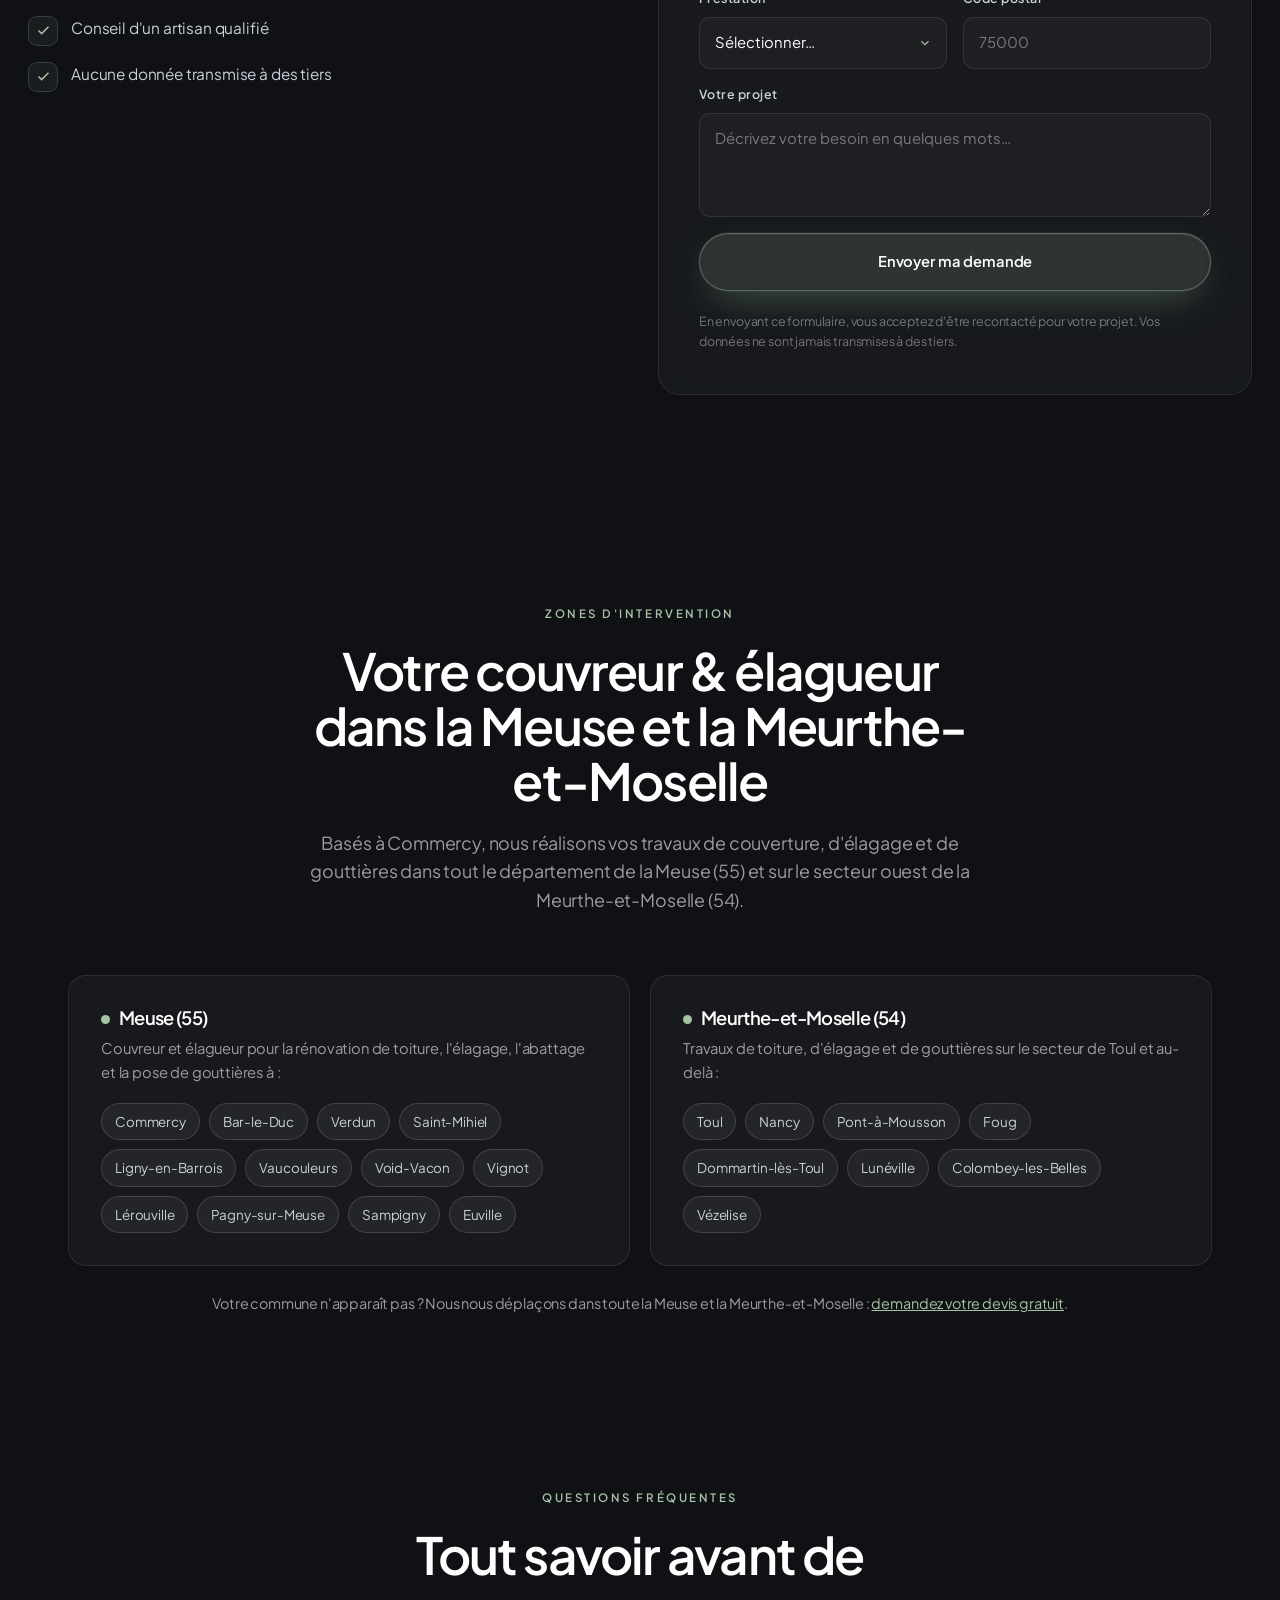
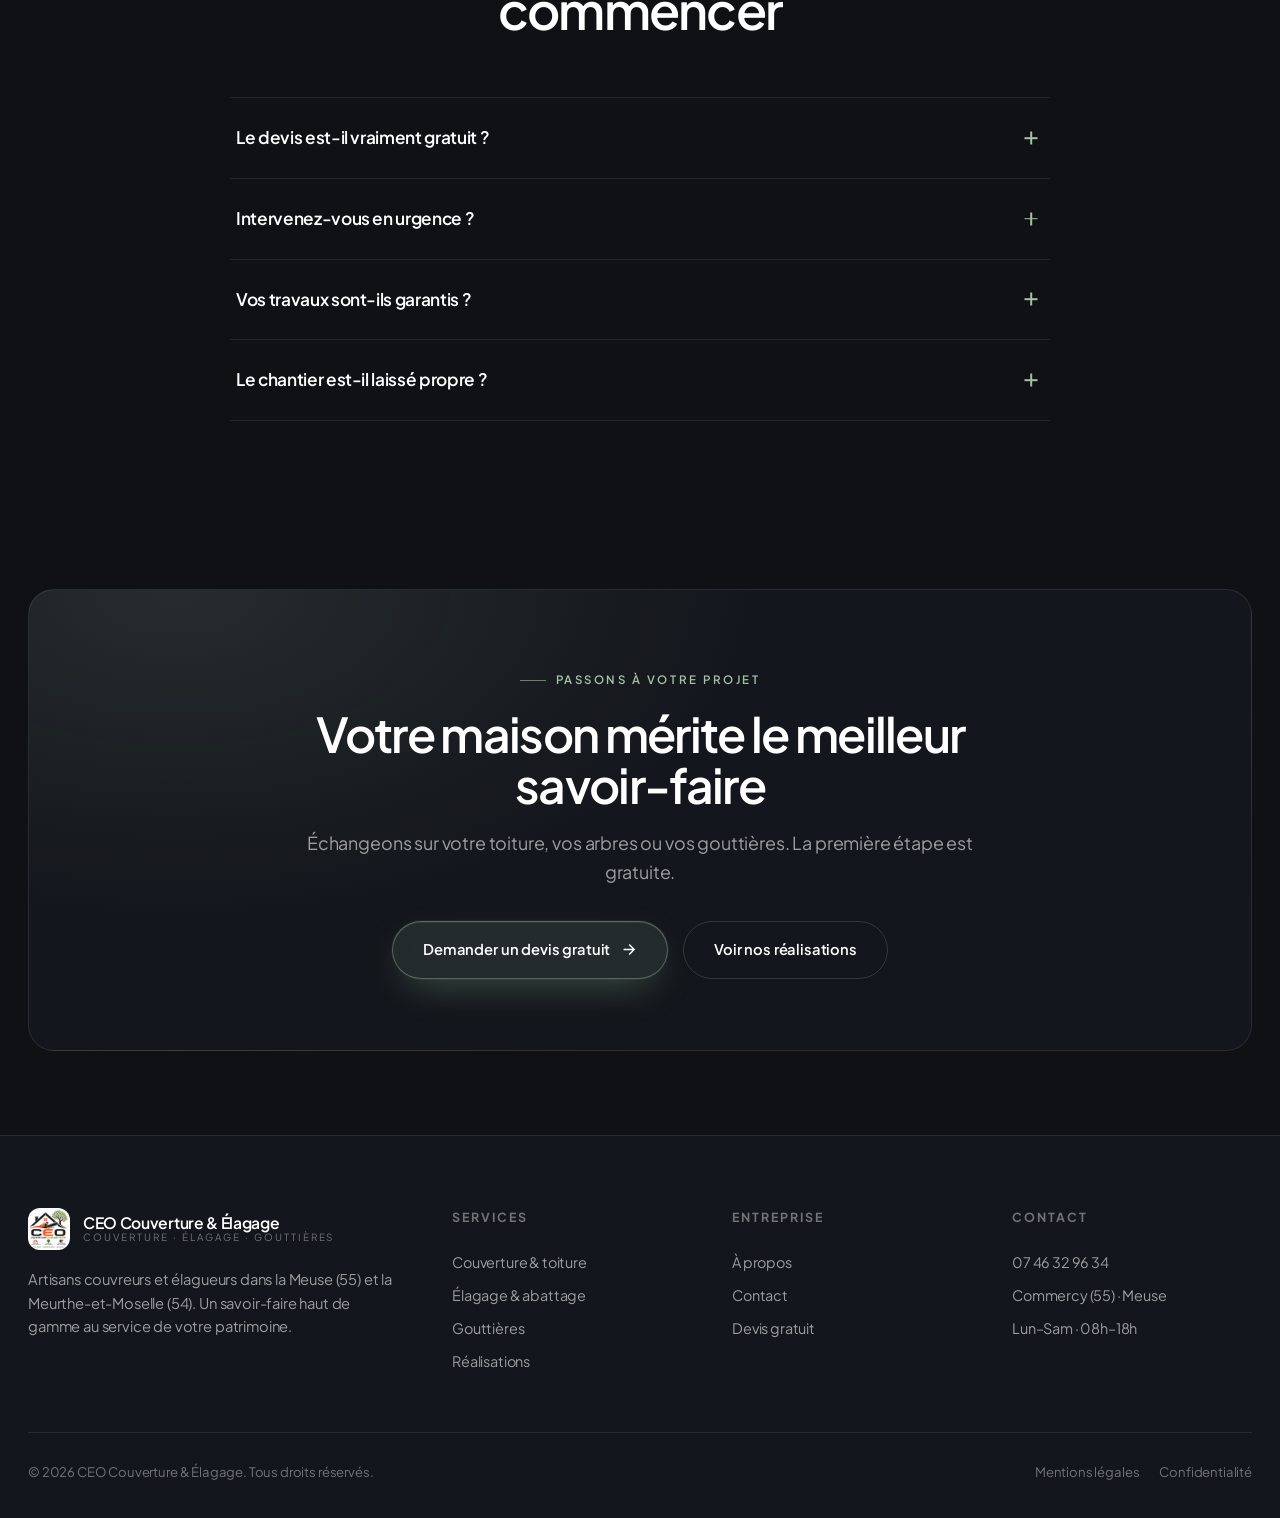
==== commit b073b0c5: "SEO local Meuse (55) et Meurthe-et-Moselle (54) - Titres, meta-descriptions et mots-clés de toutes l" ====
--- a/index.html
+++ b/index.html
@@ -3,27 +3,28 @@
 <head>
 <meta charset="UTF-8">
 <meta name="viewport" content="width=device-width, initial-scale=1">
-<title>Couvreur &amp; Élagueur Commercy (Meuse 55) — CEO Couverture &amp; Élagage</title>
-<meta name="description" content="CEO Couverture &amp; Élagage : couvreur, élagueur et poseur de gouttières à Commercy et dans toute la Meuse (55). Rénovation de toiture, abattage, gouttières zinc. Devis gratuit sous 48 h. ☎ 07 46 32 96 34">
-<meta name="keywords" content="couvreur Commercy, élagueur Commercy, couvreur Meuse, élagueur Meuse, rénovation toiture Commercy, abattage arbre Commercy, gouttières Meuse, pose gouttières zinc, démoussage toiture, couvreur 55, élagueur 55, Bar-le-Duc, Saint-Mihiel, Vaucouleurs">
+<title>Couvreur &amp; Élagueur Meuse (55) et Meurthe-et-Moselle (54) — CEO Couverture &amp; Élagage</title>
+<meta name="description" content="Couvreur, élagueur et poseur de gouttières dans la Meuse (55) et la Meurthe-et-Moselle (54). Rénovation de toiture, élagage, abattage et gouttières à Commercy, Toul, Bar-le-Duc, Verdun et Nancy. Devis gratuit sous 48 h. ☎ 07 46 32 96 34">
+<meta name="keywords" content="couvreur Meuse, couvreur 55, couvreur 54, couvreur Meurthe-et-Moselle, toiture Meuse, toiture 55, toiture 54, élagueur Meuse, élagage Meuse, élagage 55, élagage 54, rénovation toiture Meuse, abattage arbre Meuse, gouttières Meuse, couvreur Commercy, couvreur Toul, couvreur Bar-le-Duc, couvreur Verdun, élagueur Nancy, Saint-Mihiel, Ligny-en-Barrois">
 <meta name="author" content="CEO Couverture &amp; Élagage">
 <meta name="robots" content="index, follow, max-image-preview:large">
 <meta name="geo.region" content="FR-55">
-<meta name="geo.placename" content="Commercy">
+<meta name="geo.region" content="FR-54">
+<meta name="geo.placename" content="Commercy, Meuse">
 <meta name="geo.position" content="48.7625;5.5933">
 <meta name="ICBM" content="48.7625, 5.5933">
 <link rel="canonical" href="https://www.ceo-couverture-elagage.fr/">
 <link rel="alternate" hreflang="fr-FR" href="https://www.ceo-couverture-elagage.fr/">
 <meta property="og:type" content="website">
 <meta property="og:site_name" content="CEO Couverture &amp; Élagage">
-<meta property="og:title" content="Couvreur &amp; Élagueur Commercy (55) — CEO Couverture &amp; Élagage">
-<meta property="og:description" content="Couverture, élagage et gouttières à Commercy et dans toute la Meuse. Savoir-faire artisanal, devis gratuit sous 48 h.">
+<meta property="og:title" content="Couvreur &amp; Élagueur Meuse (55) et Meurthe-et-Moselle (54)">
+<meta property="og:description" content="Couverture, élagage et gouttières dans la Meuse (55) et la Meurthe-et-Moselle (54). Savoir-faire artisanal, devis gratuit sous 48 h.">
 <meta property="og:url" content="https://www.ceo-couverture-elagage.fr/">
 <meta property="og:locale" content="fr_FR">
-<meta property="og:image" content="https://www.ceo-couverture-elagage.fr/favicon.svg">
+<meta property="og:image" content="https://www.ceo-couverture-elagage.fr/assets/logo-ceo.png">
 <meta name="twitter:card" content="summary_large_image">
-<meta name="twitter:title" content="Couvreur &amp; Élagueur Commercy (55) — CEO Couverture &amp; Élagage">
-<meta name="twitter:description" content="Couverture, élagage et gouttières à Commercy et dans toute la Meuse. Devis gratuit sous 48 h.">
+<meta name="twitter:title" content="Couvreur &amp; Élagueur Meuse (55) et Meurthe-et-Moselle (54)">
+<meta name="twitter:description" content="Couverture, élagage et gouttières dans la Meuse (55) et la Meurthe-et-Moselle (54). Devis gratuit sous 48 h.">
 <meta name="theme-color" content="#0F1115">
 <link rel="icon" href="favicon.svg" type="image/svg+xml">
 <link rel="preconnect" href="https://fonts.googleapis.com">
@@ -37,12 +38,12 @@
   "@id": "https://www.ceo-couverture-elagage.fr/#business",
   "name": "CEO Couverture & Élagage",
   "alternateName": "CEO Couverture et Élagage",
-  "image": "https://www.ceo-couverture-elagage.fr/favicon.svg",
-  "logo": "https://www.ceo-couverture-elagage.fr/favicon.svg",
+  "image": "https://www.ceo-couverture-elagage.fr/assets/logo-ceo.png",
+  "logo": "https://www.ceo-couverture-elagage.fr/assets/logo-ceo.png",
   "url": "https://www.ceo-couverture-elagage.fr/",
   "telephone": "+33746329634",
   "priceRange": "€€",
-  "description": "Couvreur, élagueur et poseur de gouttières à Commercy (Meuse 55). Rénovation de toiture, élagage, abattage, pose et entretien de gouttières. Devis gratuit sous 48 h.",
+  "description": "Couvreur, élagueur et poseur de gouttières dans la Meuse (55) et la Meurthe-et-Moselle (54). Rénovation de toiture, élagage, abattage, pose et entretien de gouttières. Devis gratuit sous 48 h.",
   "address": { "@type": "PostalAddress", "addressLocality": "Commercy", "postalCode": "55200", "addressRegion": "Meuse", "addressCountry": "FR" },
   "geo": { "@type": "GeoCoordinates", "latitude": 48.7625, "longitude": 5.5933 },
   "hasMap": "https://www.openstreetmap.org/?mlat=48.7625&mlon=5.5933#map=13/48.7625/5.5933",
@@ -51,6 +52,8 @@
     { "@type": "City", "name": "Commercy" },
     { "@type": "City", "name": "Bar-le-Duc" },
     { "@type": "City", "name": "Saint-Mihiel" },
+    { "@type": "City", "name": "Verdun" },
+    { "@type": "City", "name": "Ligny-en-Barrois" },
     { "@type": "City", "name": "Vaucouleurs" },
     { "@type": "City", "name": "Void-Vacon" },
     { "@type": "City", "name": "Vignot" },
@@ -58,12 +61,19 @@
     { "@type": "City", "name": "Pagny-sur-Meuse" },
     { "@type": "City", "name": "Sampigny" },
     { "@type": "City", "name": "Euville" },
-    { "@type": "AdministrativeArea", "name": "Meuse" }
+    { "@type": "City", "name": "Toul" },
+    { "@type": "City", "name": "Nancy" },
+    { "@type": "City", "name": "Pont-à-Mousson" },
+    { "@type": "City", "name": "Foug" },
+    { "@type": "City", "name": "Dommartin-lès-Toul" },
+    { "@type": "City", "name": "Lunéville" },
+    { "@type": "AdministrativeArea", "name": "Meuse (55)" },
+    { "@type": "AdministrativeArea", "name": "Meurthe-et-Moselle (54)" }
   ],
   "makesOffer": [
-    { "@type": "Offer", "itemOffered": { "@type": "Service", "name": "Couverture et rénovation de toiture", "areaServed": "Meuse" } },
-    { "@type": "Offer", "itemOffered": { "@type": "Service", "name": "Élagage et abattage d'arbres", "areaServed": "Meuse" } },
-    { "@type": "Offer", "itemOffered": { "@type": "Service", "name": "Pose et entretien de gouttières", "areaServed": "Meuse" } }
+    { "@type": "Offer", "itemOffered": { "@type": "Service", "name": "Couverture et rénovation de toiture", "areaServed": ["Meuse (55)","Meurthe-et-Moselle (54)"] } },
+    { "@type": "Offer", "itemOffered": { "@type": "Service", "name": "Élagage et abattage d'arbres", "areaServed": ["Meuse (55)","Meurthe-et-Moselle (54)"] } },
+    { "@type": "Offer", "itemOffered": { "@type": "Service", "name": "Pose et entretien de gouttières", "areaServed": ["Meuse (55)","Meurthe-et-Moselle (54)"] } }
   ],
   "knowsAbout": ["Couverture","Élagage","Abattage","Gouttières","Rénovation de toiture","Démoussage","Zinguerie"]
 }
@@ -140,9 +150,9 @@
   </div>
   <div class="hero-grain"></div>
   <div class="wrap wrap-wide hero-inner">
-    <span class="eyebrow">Couvreur &amp; Élagueur — Commercy · Meuse</span>
+    <span class="eyebrow">Couvreur &amp; Élagueur — Meuse (55) &amp; Meurthe-et-Moselle (54)</span>
     <h1 class="display" data-split>L'art de *protéger* votre toit</h1>
-    <p class="hero-sub">Couvreur &amp; élagueur à Commercy et dans toute la Meuse. Couverture, élagage et gouttières réalisés avec un savoir-faire artisanal.</p>
+    <p class="hero-sub">Couvreur &amp; élagueur à Commercy, dans toute la Meuse (55) et la Meurthe-et-Moselle (54). Couverture, élagage et gouttières réalisés avec un savoir-faire artisanal.</p>
     <div class="hero-actions">
       <a href="contact.html#devis" class="btn btn-primary">
         Demander un devis gratuit
@@ -162,7 +172,7 @@
 <!-- ===================== MARQUEE ===================== -->
 <div class="marquee" aria-hidden="true">
   <div class="marquee-track">
-    <span>Commercy &amp; toute la Meuse</span>
+    <span>Meuse (55) &amp; Meurthe-et-Moselle (54)</span>
     <span>Assurance décennale</span>
     <span>Artisans qualifiés</span>
     <span>Devis sous 48 h</span>
@@ -348,6 +358,36 @@
 </section>
 
 <!-- ===================== FAQ ===================== -->
+<section class="section-pad-sm" id="zones">
+  <div class="wrap">
+    <div class="section-head center" data-reveal>
+      <span class="eyebrow">Zones d'intervention</span>
+      <h2 class="h-section">Votre couvreur &amp; élagueur dans la Meuse et la Meurthe-et-Moselle</h2>
+      <p class="lead">Basés à Commercy, nous réalisons vos travaux de couverture, d'élagage et de gouttières dans tout le département de la Meuse (55) et sur le secteur ouest de la Meurthe-et-Moselle (54).</p>
+    </div>
+    <div class="zones-grid" data-reveal>
+      <div class="zone-col">
+        <h3>Meuse (55)</h3>
+        <p>Couvreur et élagueur pour la rénovation de toiture, l'élagage, l'abattage et la pose de gouttières à&nbsp;:</p>
+        <ul class="zone-chips">
+          <li>Commercy</li><li>Bar-le-Duc</li><li>Verdun</li><li>Saint-Mihiel</li>
+          <li>Ligny-en-Barrois</li><li>Vaucouleurs</li><li>Void-Vacon</li><li>Vignot</li>
+          <li>Lérouville</li><li>Pagny-sur-Meuse</li><li>Sampigny</li><li>Euville</li>
+        </ul>
+      </div>
+      <div class="zone-col">
+        <h3>Meurthe-et-Moselle (54)</h3>
+        <p>Travaux de toiture, d'élagage et de gouttières sur le secteur de Toul et au-delà&nbsp;:</p>
+        <ul class="zone-chips">
+          <li>Toul</li><li>Nancy</li><li>Pont-à-Mousson</li><li>Foug</li>
+          <li>Dommartin-lès-Toul</li><li>Lunéville</li><li>Colombey-les-Belles</li><li>Vézelise</li>
+        </ul>
+      </div>
+    </div>
+    <p class="zones-foot" data-reveal>Votre commune n'apparaît pas&nbsp;? Nous nous déplaçons dans toute la Meuse et la Meurthe-et-Moselle&nbsp;: <a href="contact.html#devis">demandez votre devis gratuit</a>.</p>
+  </div>
+</section>
+
 <section class="section-pad-sm">
   <div class="wrap">
     <div class="section-head center" data-reveal>
@@ -403,7 +443,7 @@
           <span class="brand-mark"><img src="assets/logo-ceo.png" alt="Logo CEO Couverture &amp; Élagage"></span>
           <span class="brand-name"><strong>CEO Couverture &amp; Élagage</strong><small>Couverture · Élagage · Gouttières</small></span>
         </a>
-        <p>Artisans couvreurs et élagueurs d'exception. Un savoir-faire haut de gamme au service de votre patrimoine.</p>
+        <p>Artisans couvreurs et élagueurs dans la Meuse (55) et la Meurthe-et-Moselle (54). Un savoir-faire haut de gamme au service de votre patrimoine.</p>
       </div>
       <div class="footer-col">
         <h4>Services</h4>
--- a/assets/css/styles.css
+++ b/assets/css/styles.css
@@ -594,6 +594,23 @@
 }
 .config-note b{color:var(--sage)}
 
+/* ---------- Zones d'intervention ---------- */
+.zones-grid{display:grid;grid-template-columns:repeat(2,1fr);gap:20px}
+.zone-col{padding:32px;border-radius:18px;border:1px solid var(--line);background:var(--panel)}
+.zone-col h3{font-size:1.15rem;font-weight:600;margin-bottom:10px}
+.zone-col h3::before{
+  content:"";display:inline-block;width:9px;height:9px;border-radius:50%;
+  background:var(--sage);margin-right:9px;vertical-align:middle;
+}
+.zone-col>p{color:var(--muted);font-size:.92rem;margin-bottom:18px}
+.zone-chips{list-style:none;display:flex;flex-wrap:wrap;gap:9px}
+.zone-chips li{
+  font-size:.84rem;padding:7px 13px;border-radius:999px;
+  background:var(--panel-2);border:1px solid var(--line-2);color:var(--silver);
+}
+.zones-foot{margin-top:26px;text-align:center;font-size:.9rem;color:var(--muted)}
+.zones-foot a{color:var(--sage);text-decoration:underline}
+
 /* ---------- Responsive ---------- */
 @media (max-width:1080px){
   .nav-main,.header-phone{display:none}
@@ -608,7 +625,7 @@
   .hero{padding:130px 0 90px;min-height:auto}
   .hero-meta{gap:26px}
   .bento,.stats,.steps,.quotes,.tiles,.gal-grid,.vid-grid,.contact-grid,.feat-grid,
-  .elig,.about-split,.svc-row,.cta-split{grid-template-columns:1fr}
+  .elig,.about-split,.svc-row,.cta-split,.zones-grid{grid-template-columns:1fr}
   .svc-row{display:flex;flex-direction:column;gap:28px;padding:44px 0}
   .svc-row.flip .svc-visual{order:0}
   .form-grid{grid-template-columns:1fr}
